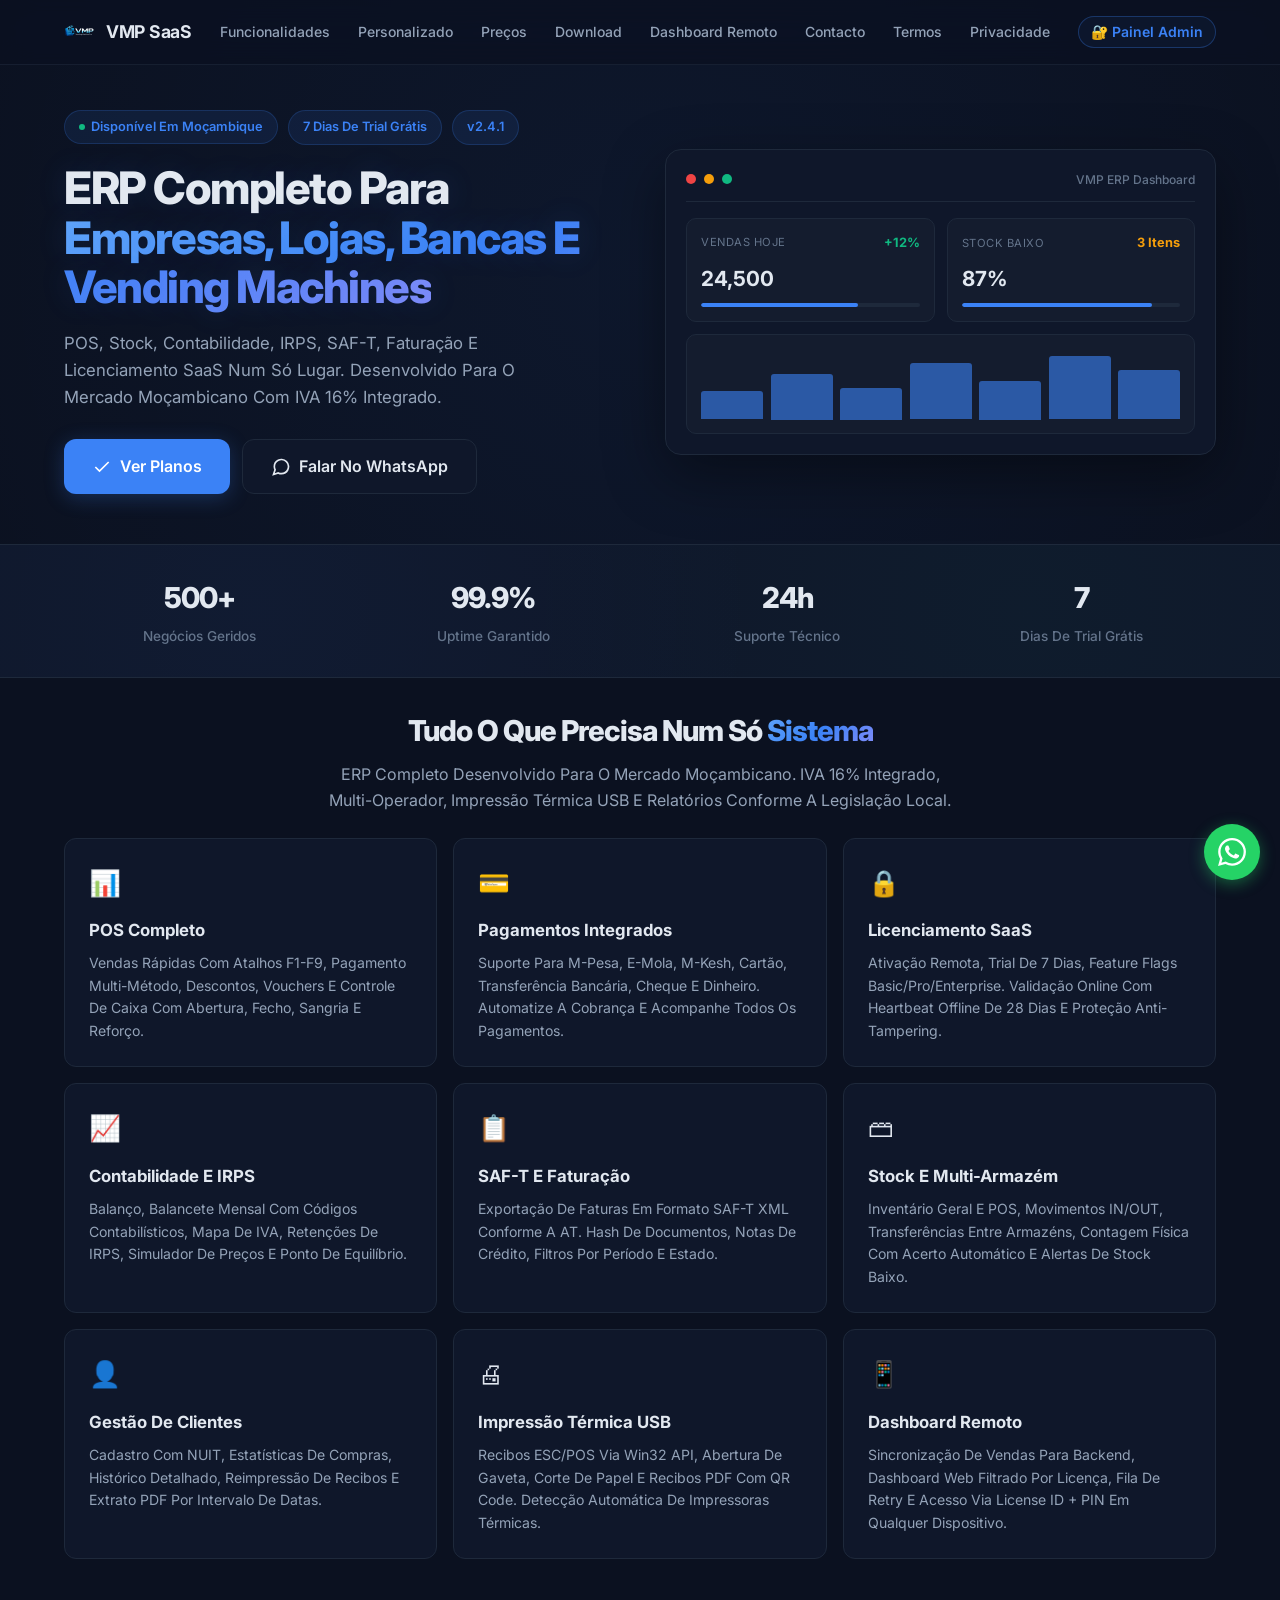
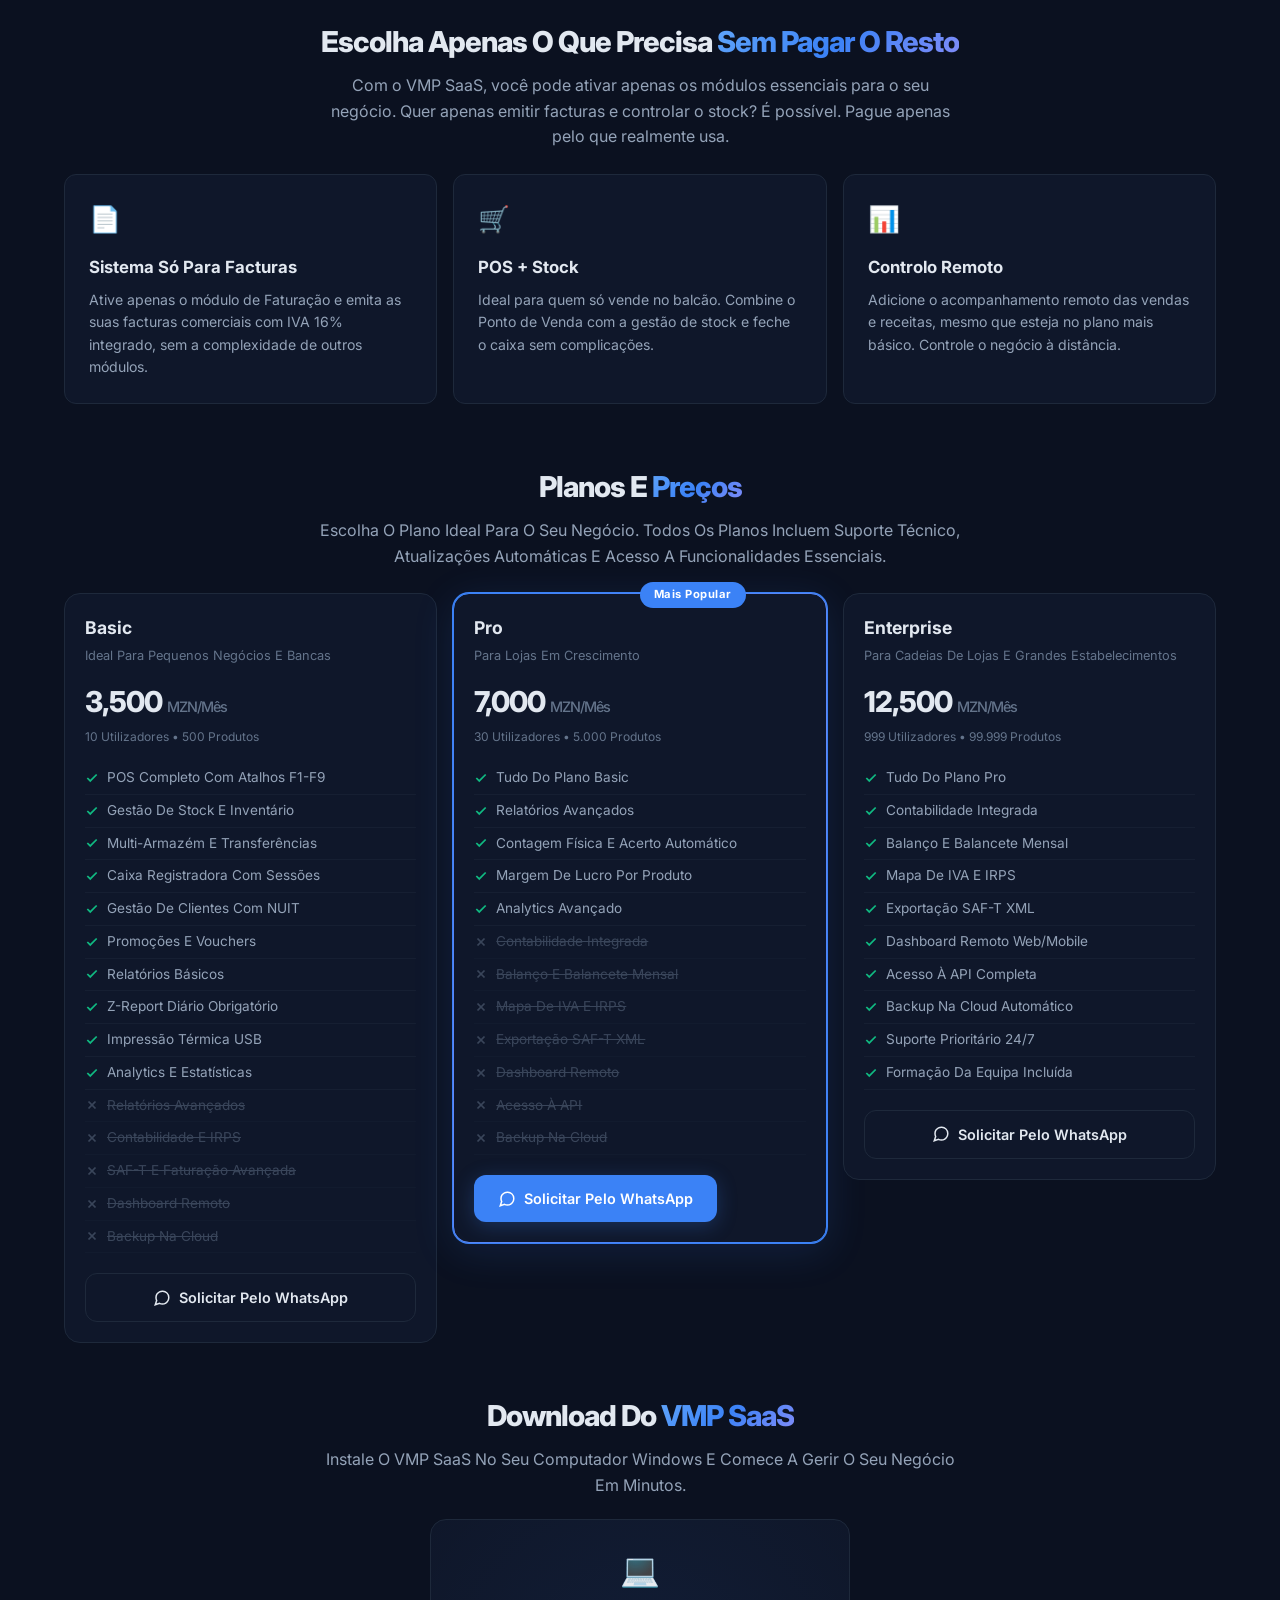
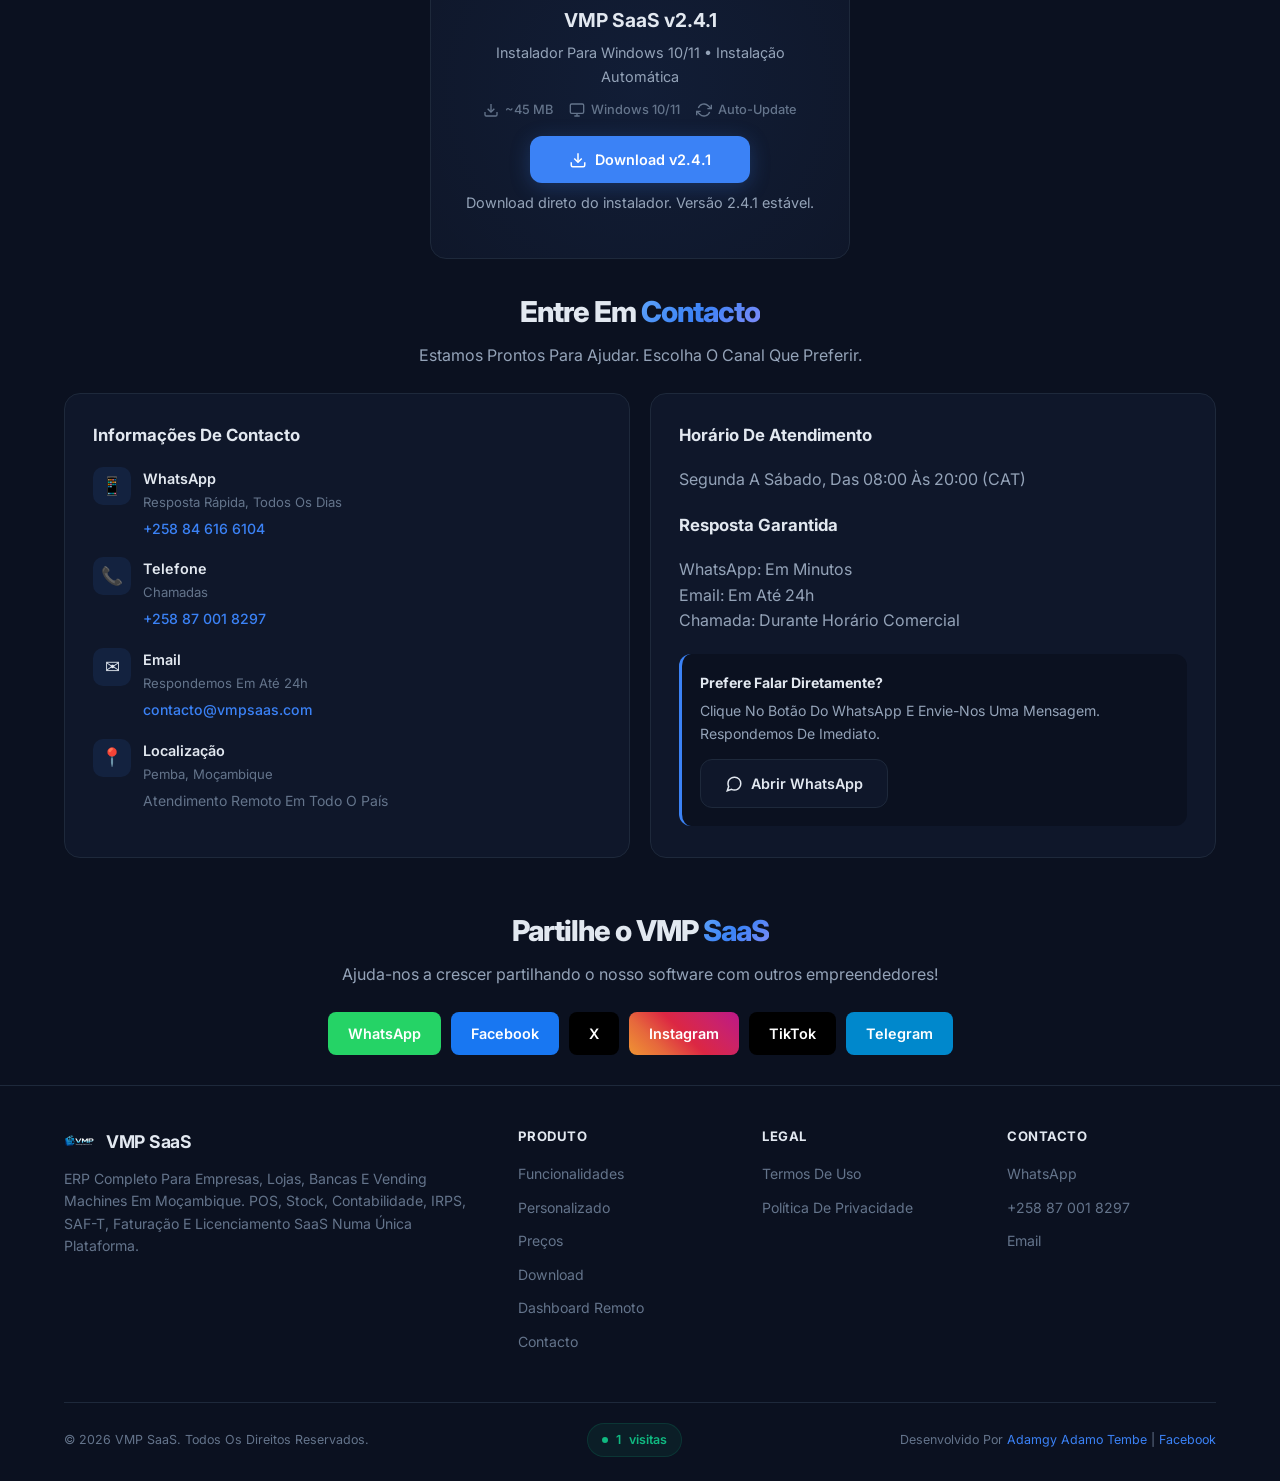
==== index.html @ 2eb7088d "fix: corrige canonical para www e reduz headings estruturais" ====
<!DOCTYPE html>
<html lang="pt">
<head>
  <meta charset="UTF-8">
  <meta name="viewport" content="width=device-width, initial-scale=1.0">
  <meta name="description" content="VMP SaaS v2.4.1 - ERP Offline-First para Moçambique. POS, Stock, Contabilidade, IRPS, SAF-T, Faturação. Trial grátis de 7 dias.">
  <meta name="keywords" content="ERP Moçambique, POS Moçambique, software gestão stock, contabilidade Moçambique, SAF-T, IRPS, faturação electrónica, VMP SaaS, sistema POS, gestão de lojas, vending machine software, M-Pesa integração, software banca Moçambique">
  <meta name="author" content="Adamgy Adamo Tembe">
  <meta name="theme-color" content="#0B1120">
  <meta name="robots" content="index, follow">
  <meta name="googlebot" content="index, follow">
  <meta name="language" content="pt">
  <meta name="revisit-after" content="7 days">
  <meta name="rating" content="general">
  <meta name="distribution" content="global">
  <meta name="geo.region" content="MZ">
  <meta name="geo.placename" content="Pemba, Moçambique">
  <meta name="geo.position" content="-12.9732;40.5178">
  <meta name="ICBM" content="-12.9732, 40.5178">

  <!-- Open Graph -->
  <meta property="og:title" content="VMP SaaS — ERP Completo Para Moçambique">
  <meta property="og:description" content="ERP Offline-First para Moçambique. POS, Stock, Contabilidade, IRPS, SAF-T, Faturação. Trial grátis de 7 dias.">
  <meta property="og:type" content="website">
  <meta property="og:url" content="https://vmpsaas.com">
  <meta property="og:image" content="https://vmpsaas.com/assets/images/logo.png">
  <meta property="og:image:width" content="512">
  <meta property="og:image:height" content="512">
  <meta property="og:image:alt" content="VMP SaaS Logo">
  <meta property="og:site_name" content="VMP SaaS">
  <meta property="og:locale" content="pt_MZ">

  <!-- Twitter Cards -->
  <meta name="twitter:card" content="summary_large_image">
  <meta name="twitter:title" content="VMP SaaS — ERP Completo Para Moçambique">
  <meta name="twitter:description" content="POS, Stock, Contabilidade, IRPS, SAF-T, Faturação. Trial grátis de 7 dias.">
  <meta name="twitter:image" content="https://vmpsaas.com/assets/images/logo.png">
  <meta name="twitter:creator" content="@adamgytembe">

  <!-- Canonical CORRIGIDO para www -->
  <link rel="canonical" href="https://www.vmpsaas.com/">

  <title>VMP SaaS — ERP Completo Para Moçambique</title>

  <link rel="preconnect" href="https://fonts.googleapis.com">
  <link rel="preconnect" href="https://fonts.gstatic.com" crossorigin>
  <link href="https://fonts.googleapis.com/css2?family=Inter:wght@400;500;600;700;800&display=swap" rel="stylesheet">
  <link rel="manifest" href="manifest.json">
  <link rel="icon" type="image/png" href="assets/images/logo.png">
  <link rel="apple-touch-icon" href="assets/images/logo.png">

  <!-- Schema.org JSON-LD (Plano Enterprise atualizado para 12.500 MZN/Mês) -->
  <script type="application/ld+json">
  {
    "@context": "https://schema.org",
    "@type": "SoftwareApplication",
    "name": "VMP SaaS",
    "applicationCategory": "BusinessApplication",
    "operatingSystem": "Windows 10, Windows 11",
    "softwareVersion": "2.4.1",
    "offers": [
      {
        "@type": "Offer",
        "name": "Basic",
        "price": "3500",
        "priceCurrency": "MZN",
        "priceValidUntil": "2027-12-31",
        "availability": "https://schema.org/InStock"
      },
      {
        "@type": "Offer",
        "name": "Pro",
        "price": "7000",
        "priceCurrency": "MZN",
        "priceValidUntil": "2027-12-31",
        "availability": "https://schema.org/InStock"
      },
      {
        "@type": "Offer",
        "name": "Enterprise",
        "price": "12500",
        "priceCurrency": "MZN",
        "priceValidUntil": "2027-12-31",
        "availability": "https://schema.org/InStock"
      }
    ],
    "aggregateRating": {
      "@type": "AggregateRating",
      "ratingValue": "4.9",
      "ratingCount": "500"
    },
    "author": {
      "@type": "Person",
      "name": "Adamgy Adamo Tembe",
      "email": "contacto@vmpsaas.com",
      "telephone": "+258846166104"
    },
    "publisher": {
      "@type": "Organization",
      "name": "VMP SaaS",
      "logo": {
        "@type": "ImageObject",
        "url": "https://vmpsaas.com/assets/images/logo.png"
      }
    },
    "description": "ERP Completo Para Empresas, Lojas, Bancas E Vending Machines Em Moçambique. POS, Stock, Contabilidade, IRPS, SAF-T, Faturação E Licenciamento SaaS.",
    "featureList": "POS Completo, Gestão de Stock, Contabilidade, IRPS, SAF-T, Faturação, Dashboard Remoto, Impressão Térmica USB, Multi-Armazém, Gestão de Clientes",
    "downloadUrl": "https://github.com/rozaytech/vmp/releases/download/v2.4.1/VMP-2.4.1-setup.exe",
    "screenshot": "https://vmpsaas.com/assets/images/logo.png",
    "inLanguage": "pt-MZ",
    "countriesSupported": "MZ",
    "availableOnDevice": "Desktop"
  }
  </script>

  <script type="application/ld+json">
  {
    "@context": "https://schema.org",
    "@type": "Organization",
    "name": "VMP SaaS",
    "url": "https://vmpsaas.com",
    "logo": "https://vmpsaas.com/assets/images/logo.png",
    "sameAs": [
      "https://github.com/rozaytech/vmp"
    ],
    "contactPoint": {
      "@type": "ContactPoint",
      "telephone": "+258-84-616-6104",
      "contactType": "customer support",
      "availableLanguage": ["Portuguese"],
      "areaServed": "MZ"
    }
  }
  </script>

  <script type="application/ld+json">
  {
    "@context": "https://schema.org",
    "@type": "FAQPage",
    "mainEntity": [
      {
        "@type": "Question",
        "name": "Quanto custa o VMP SaaS?",
        "acceptedAnswer": {
          "@type": "Answer",
          "text": "O VMP SaaS tem três planos: Basic por 3.500 MZN/mês, Pro por 7.000 MZN/mês e Enterprise por 12.500 MZN/mês. Todos incluem 7 dias de trial grátis."
        }
      },
      {
        "@type": "Question",
        "name": "O VMP SaaS funciona offline?",
        "acceptedAnswer": {
          "@type": "Answer",
          "text": "Sim, o VMP SaaS é offline-first. Funciona sem internet e sincroniza quando a conexão é restabelecida. O heartbeat offline permite 28 dias de operação sem validação online."
        }
      },
      {
        "@type": "Question",
        "name": "Quais são os requisitos do sistema?",
        "acceptedAnswer": {
          "@type": "Answer",
          "text": "Windows 10 ou Windows 11, aproximadamente 45 MB de espaço em disco, e uma impressora térmica USB opcional para recibos."
        }
      }
    ]
  }
  </script>
  <style>
    :root {
      --bg: #0B1120;
      --bg-elevated: #0F172A;
      --bg-card: #0F172A;
      --border: #1E293B;
      --border-hover: #334155;
      --text: #E2E8F0;
      --text-secondary: #94A3B8;
      --text-muted: #64748B;
      --accent: #3B82F6;
      --accent-hover: #2563EB;
      --accent-soft: rgba(59, 130, 246, 0.1);
      --success: #10B981;
      --warning: #F59E0B;
      --danger: #EF4444;
      --radius: 12px;
      --radius-lg: 16px;
      --max-width: 1200px;
    }
    * { margin: 0; padding: 0; box-sizing: border-box; }
    html { scroll-behavior: smooth; }
    body {
      font-family: 'Inter', -apple-system, BlinkMacSystemFont, sans-serif;
      background: var(--bg);
      color: var(--text);
      line-height: 1.6;
      -webkit-font-smoothing: antialiased;
      overflow-x: hidden;
    }
    ::selection {
      background: rgba(59, 130, 246, 0.3);
      color: #fff;
    }

    /* ===== LOADER ===== */
    #page-loader {
      position: fixed;
      inset: 0;
      z-index: 99999;
      background: var(--bg);
      display: flex;
      align-items: center;
      justify-content: center;
      flex-direction: column;
      gap: 24px;
      transition: opacity 0.6s ease, visibility 0.6s ease;
    }
    #page-loader.done {
      opacity: 0;
      visibility: hidden;
      pointer-events: none;
    }
    .loader-logo {
      width: 64px;
      height: 64px;
      border-radius: 16px;
      object-fit: cover;
      animation: loaderPulse 1.8s ease-in-out infinite;
      box-shadow: 0 0 40px rgba(59, 130, 246, 0.25);
    }
    @keyframes loaderPulse {
      0%, 100% { transform: scale(1); opacity: 1; }
      50% { transform: scale(1.08); opacity: 0.85; }
    }
    .loader-track {
      width: 160px;
      height: 3px;
      background: var(--border);
      border-radius: 3px;
      overflow: hidden;
      position: relative;
    }
    .loader-fill {
      position: absolute;
      left: 0; top: 0; bottom: 0;
      width: 0%;
      background: linear-gradient(90deg, var(--accent), #60A5FA);
      border-radius: 3px;
      animation: loaderFill 1.4s cubic-bezier(0.4, 0, 0.2, 1) forwards;
    }
    @keyframes loaderFill {
      0% { width: 0%; }
      40% { width: 60%; }
      100% { width: 100%; }
    }
    .loader-text {
      font-size: 0.8rem;
      color: var(--text-muted);
      font-weight: 500;
      letter-spacing: 0.5px;
      animation: fadeInUp 0.4s ease-out 0.2s both;
    }

    /* ===== VISIT COUNTER ===== */
    .visit-counter {
      display: inline-flex;
      align-items: center;
      gap: 8px;
      padding: 6px 14px;
      background: rgba(16, 185, 129, 0.08);
      border: 1px solid rgba(16, 185, 129, 0.15);
      border-radius: 20px;
      font-size: 0.78rem;
      font-weight: 600;
      color: var(--success);
      transition: all 0.3s;
    }
    .visit-counter:hover {
      background: rgba(16, 185, 129, 0.15);
      transform: translateY(-1px);
    }
    .visit-counter .vc-dot {
      width: 6px; height: 6px;
      background: var(--success);
      border-radius: 50%;
      animation: pulse 2s infinite;
    }

    .container {
      max-width: var(--max-width);
      margin: 0 auto;
      padding: 0 24px;
    }
    .header {
      position: fixed;
      top: 0; left: 0; right: 0;
      z-index: 1000;
      background: rgba(11, 17, 32, 0.75);
      backdrop-filter: blur(16px) saturate(1.2);
      -webkit-backdrop-filter: blur(16px) saturate(1.2);
      border-bottom: 1px solid rgba(30, 41, 59, 0.6);
      animation: fadeInDown 0.6s ease-out;
    }
    .header-inner {
      display: flex;
      align-items: center;
      justify-content: space-between;
      height: 64px;
    }
    .logo {
      display: flex;
      align-items: center;
      gap: 10px;
      text-decoration: none;
      color: var(--text);
      font-weight: 700;
      font-size: 1.1rem;
      letter-spacing: -0.3px;
      transition: opacity 0.2s;
    }
    .logo:hover { opacity: 0.85; }
    .logo img {
      width: 32px;
      height: 32px;
      border-radius: 8px;
      object-fit: cover;
    }
    .nav {
      display: flex;
      align-items: center;
      gap: 28px;
    }
    .nav a {
      color: var(--text-secondary);
      text-decoration: none;
      font-size: 0.875rem;
      font-weight: 500;
      transition: color 0.2s;
      position: relative;
    }
    .nav a::after {
      content: '';
      position: absolute;
      bottom: -4px;
      left: 0;
      width: 0;
      height: 2px;
      background: var(--accent);
      transition: width 0.3s;
      border-radius: 2px;
    }
    .nav a:hover { color: var(--text); }
    .nav a:hover::after { width: 100%; }
    /* Botão Discreto do Admin */
    .nav .btn-admin {
      color: var(--accent);
      font-weight: 600;
      padding: 4px 12px;
      border: 1px solid rgba(59, 130, 246, 0.3);
      border-radius: 20px;
      background: rgba(59, 130, 246, 0.05);
      transition: all 0.3s;
    }
    .nav .btn-admin:hover {
      background: rgba(59, 130, 246, 0.15);
      border-color: var(--accent);
      color: var(--accent);
    }
    .nav .btn-admin::after { display: none; }
    .nav-toggle {
      display: none;
      background: none;
      border: none;
      color: var(--text);
      cursor: pointer;
      padding: 6px;
    }
    .hero {
      position: relative;
      padding: 110px 0 50px;
      overflow: hidden;
    }
    .hero::before {
      content: '';
      position: absolute;
      top: -50%; left: -50%;
      width: 200%; height: 200%;
      background: radial-gradient(circle at 50% 50%, rgba(59, 130, 246, 0.06) 0%, transparent 55%);
      pointer-events: none;
      animation: pulseGlow 6s ease-in-out infinite;
    }
    @keyframes pulseGlow {
      0%, 100% { opacity: 0.6; transform: scale(1); }
      50% { opacity: 1; transform: scale(1.05); }
    }
    .hero-inner {
      position: relative;
      display: grid;
      grid-template-columns: 1fr 1fr;
      gap: 50px;
      align-items: center;
    }
    .hero-badges {
      display: flex;
      gap: 10px;
      margin-bottom: 20px;
      flex-wrap: wrap;
    }
    .hero-badge {
      display: inline-flex;
      align-items: center;
      gap: 6px;
      padding: 6px 14px;
      background: var(--accent-soft);
      border: 1px solid rgba(59, 130, 246, 0.2);
      border-radius: 20px;
      font-size: 0.8rem;
      font-weight: 600;
      color: var(--accent);
      animation: fadeInUp 0.5s ease-out both;
      position: relative;
      overflow: hidden;
    }
    .hero-badge:nth-child(2) { animation-delay: 0.1s; }
    .hero-badge::before {
      content: '';
      position: absolute;
      top: 0; left: -100%;
      width: 100%; height: 100%;
      background: linear-gradient(90deg, transparent, rgba(255,255,255,0.08), transparent);
      animation: shimmer 3s infinite;
    }
    @keyframes shimmer {
      0% { left: -100%; }
      50%, 100% { left: 100%; }
    }
    .dot {
      width: 6px; height: 6px;
      background: var(--success);
      border-radius: 50%;
      animation: pulse 2s infinite;
    }
    @keyframes pulse {
      0%, 100% { opacity: 1; }
      50% { opacity: 0.5; }
    }
    .hero h1 {
      font-size: 2.8rem;
      font-weight: 800;
      line-height: 1.1;
      letter-spacing: -1.5px;
      margin-bottom: 18px;
      animation: fadeInUp 0.6s ease-out 0.15s both;
      text-shadow: 0 0 30px rgba(59, 130, 246, 0.15);
    }
    .text-gradient {
      background: linear-gradient(135deg, #60A5FA 0%, #3B82F6 50%, #818CF8 100%);
      -webkit-background-clip: text;
      -webkit-text-fill-color: transparent;
      background-clip: text;
    }
    .hero p {
      font-size: 1.05rem;
      color: var(--text-secondary);
      max-width: 480px;
      margin-bottom: 28px;
      animation: fadeInUp 0.6s ease-out 0.25s both;
    }
    .hero-actions {
      display: flex;
      gap: 12px;
      flex-wrap: wrap;
      animation: fadeInUp 0.6s ease-out 0.35s both;
    }
    .btn {
      display: inline-flex;
      align-items: center;
      justify-content: center;
      gap: 8px;
      padding: 12px 24px;
      border-radius: var(--radius);
      font-size: 0.9rem;
      font-weight: 600;
      text-decoration: none;
      border: none;
      cursor: pointer;
      transition: all 0.25s cubic-bezier(0.4, 0, 0.2, 1);
      white-space: nowrap;
      position: relative;
      overflow: hidden;
    }
    .btn::before {
      content: '';
      position: absolute;
      inset: 0;
      background: linear-gradient(90deg, transparent, rgba(255,255,255,0.1), transparent);
      transform: translateX(-100%);
      transition: transform 0.5s;
    }
    .btn:hover::before { transform: translateX(100%); }
    .btn-lg {
      padding: 14px 28px;
      font-size: 1rem;
    }
    .btn-primary {
      background: var(--accent);
      color: #fff;
      box-shadow: 0 4px 20px rgba(59, 130, 246, 0.25);
    }
    .btn-primary:hover {
      background: var(--accent-hover);
      transform: translateY(-2px);
      box-shadow: 0 8px 30px rgba(59, 130, 246, 0.35);
    }
    .btn-accent {
      background: var(--bg-elevated);
      color: var(--text);
      border: 1px solid var(--border);
    }
    .btn-accent:hover {
      border-color: var(--border-hover);
      background: #1E293B;
      transform: translateY(-2px);
    }
    .btn-outline {
      background: transparent;
      color: var(--text);
      border: 1px solid var(--border);
      width: 100%;
    }
    .btn-outline:hover {
      border-color: var(--accent);
      color: var(--accent);
      transform: translateY(-2px);
    }
    .hero-visual {
      position: relative;
      animation: fadeInUp 0.8s ease-out 0.4s both;
    }
    .hero-visual-inner {
      background: var(--bg-elevated);
      border: 1px solid var(--border);
      border-radius: var(--radius-lg);
      padding: 20px;
      box-shadow: 0 20px 60px rgba(0, 0, 0, 0.4);
      transition: transform 0.4s, box-shadow 0.4s;
    }
    .hero-visual:hover .hero-visual-inner {
      transform: translateY(-4px);
      box-shadow: 0 30px 80px rgba(0, 0, 0, 0.5);
    }
    .mock-header {
      display: flex;
      align-items: center;
      gap: 8px;
      margin-bottom: 16px;
      padding-bottom: 12px;
      border-bottom: 1px solid var(--border);
    }
    .mock-dot { width: 10px; height: 10px; border-radius: 50%; }
    .mock-dot.red { background: #EF4444; }
    .mock-dot.yellow { background: #F59E0B; }
    .mock-dot.green { background: #10B981; }
    .mock-title {
      margin-left: auto;
      font-size: 0.75rem;
      color: var(--text-muted);
      font-weight: 500;
    }
    .mock-grid {
      display: grid;
      grid-template-columns: 1fr 1fr;
      gap: 12px;
    }
    .mock-card {
      background: rgba(255,255,255,0.02);
      border: 1px solid var(--border);
      border-radius: 10px;
      padding: 14px;
      transition: border-color 0.3s, transform 0.3s;
    }
    .mock-card:hover {
      border-color: var(--border-hover);
      transform: translateY(-2px);
    }
    .mock-card-header {
      display: flex;
      justify-content: space-between;
      align-items: center;
      margin-bottom: 8px;
    }
    .mock-label { font-size: 0.7rem; color: var(--text-muted); text-transform: uppercase; letter-spacing: 0.5px; }
    .mock-value { font-size: 1.3rem; font-weight: 700; }
    .mock-value.up { color: var(--success); font-size: 0.8rem; }
    .mock-value.down { color: var(--warning); font-size: 0.8rem; }
    .mock-bar {
      height: 4px;
      background: var(--border);
      border-radius: 2px;
      overflow: hidden;
      margin-top: 8px;
    }
    .mock-bar-fill {
      height: 100%;
      background: var(--accent);
      border-radius: 2px;
      animation: fillBar 1.5s ease-out forwards;
      width: 0;
    }
    @keyframes fillBar {
      to { width: var(--w, 70%); }
    }
    .mock-chart {
      grid-column: 1 / -1;
      display: flex;
      align-items: flex-end;
      gap: 8px;
      height: 100px;
      padding: 14px;
      background: rgba(255,255,255,0.02);
      border: 1px solid var(--border);
      border-radius: 10px;
    }
    .mock-bar-chart {
      flex: 1;
      background: var(--accent);
      border-radius: 3px 3px 0 0;
      opacity: 0.6;
      animation: grow 1.5s ease-out forwards;
      transform-origin: bottom;
      transition: opacity 0.3s;
    }
    .mock-bar-chart:hover { opacity: 1; }
    @keyframes grow {
      from { transform: scaleY(0); }
      to { transform: scaleY(1); }
    }
    .stats-bar {
      background: var(--bg-elevated);
      border-top: 1px solid var(--border);
      border-bottom: 1px solid var(--border);
      padding: 30px 0;
      position: relative;
      overflow: hidden;
    }
    .stats-bar::before {
      content: '';
      position: absolute;
      top: 0; left: 0; right: 0; bottom: 0;
      background: radial-gradient(circle at 20% 50%, rgba(59, 130, 246, 0.04) 0%, transparent 50%),
                  radial-gradient(circle at 80% 50%, rgba(16, 185, 129, 0.03) 0%, transparent 50%);
      pointer-events: none;
    }
    .stats-grid {
      display: grid;
      grid-template-columns: repeat(4, 1fr);
      gap: 24px;
      text-align: center;
      position: relative;
    }
    .stat-number {
      font-size: 1.8rem;
      font-weight: 800;
      color: var(--text);
      letter-spacing: -1px;
      animation: countUp 0.8s ease-out both;
    }
    .stat-label {
      font-size: 0.85rem;
      color: var(--text-muted);
      margin-top: 4px;
      font-weight: 500;
    }
    .section {
      padding: 30px 0;
      position: relative;
    }
    .section-header {
      text-align: center;
      max-width: 640px;
      margin: 0 auto 24px;
    }
    .section-header h2 {
      font-size: 1.8rem;
      font-weight: 800;
      letter-spacing: -1px;
      margin-bottom: 8px;
      animation: fadeInUp 0.6s ease-out both;
    }
    .section-header p {
      color: var(--text-secondary);
      font-size: 1rem;
      animation: fadeInUp 0.6s ease-out 0.1s both;
    }
    .grid {
      display: grid;
      gap: 16px;
    }
    .grid-3 {
      grid-template-columns: repeat(3, 1fr);
    }
    .card {
      background: var(--bg-card);
      border: 1px solid var(--border);
      border-radius: var(--radius);
      padding: 24px;
      transition: border-color 0.3s, transform 0.3s, box-shadow 0.3s;
      animation: fadeInUp 0.5s ease-out both;
      position: relative;
      overflow: hidden;
    }
    .card::before {
      content: '';
      position: absolute;
      top: 0; left: 0; right: 0;
      height: 2px;
      background: linear-gradient(90deg, transparent, var(--accent), transparent);
      opacity: 0;
      transition: opacity 0.3s;
    }
    .card:hover::before { opacity: 0.5; }
    .card:hover {
      border-color: var(--border-hover);
      transform: translateY(-4px);
      box-shadow: 0 12px 40px rgba(0, 0, 0, 0.25);
    }
    .card:nth-child(1) { animation-delay: 0.05s; }
    .card:nth-child(2) { animation-delay: 0.1s; }
    .card:nth-child(3) { animation-delay: 0.15s; }
    .card:nth-child(4) { animation-delay: 0.2s; }
    .card:nth-child(5) { animation-delay: 0.25s; }
    .card:nth-child(6) { animation-delay: 0.3s; }
    .card:nth-child(7) { animation-delay: 0.35s; }
    .card:nth-child(8) { animation-delay: 0.4s; }
    .card:nth-child(9) { animation-delay: 0.45s; }
    .card-icon {
      font-size: 1.6rem;
      margin-bottom: 14px;
      display: inline-block;
      transition: transform 0.3s;
    }
    .card:hover .card-icon { transform: scale(1.15); }
    /* NOVO: Classe para títulos de cartões (reduz headings sem quebrar visual) */
    .card-title {
      font-size: 1.05rem;
      font-weight: 700;
      margin-bottom: 8px;
      color: var(--text);
    }
    .card p {
      font-size: 0.88rem;
      color: var(--text-secondary);
      line-height: 1.6;
    }
    .pricing-grid {
      display: grid;
      grid-template-columns: repeat(3, 1fr);
      gap: 16px;
      align-items: start;
    }
    .pricing-card {
      background: var(--bg-card);
      border: 1px solid var(--border);
      border-radius: var(--radius-lg);
      padding: 20px;
      position: relative;
      transition: transform 0.3s, box-shadow 0.3s;
      animation: fadeInUp 0.6s ease-out both;
    }
    .pricing-card:nth-child(1) { animation-delay: 0.1s; }
    .pricing-card:nth-child(2) { animation-delay: 0.2s; }
    .pricing-card:nth-child(3) { animation-delay: 0.3s; }
    .pricing-card:hover {
      transform: translateY(-4px);
      box-shadow: 0 16px 50px rgba(0, 0, 0, 0.3);
    }
    .pricing-card.popular {
      border-color: var(--accent);
      box-shadow: 0 0 0 1px var(--accent), 0 8px 40px rgba(59, 130, 246, 0.15);
      position: relative;
    }
    .pricing-card.popular::after {
      content: '';
      position: absolute;
      inset: -1px;
      border-radius: var(--radius-lg);
      padding: 1px;
      background: linear-gradient(135deg, var(--accent), #818CF8, var(--accent));
      -webkit-mask: linear-gradient(#fff 0 0) content-box, linear-gradient(#fff 0 0);
      mask: linear-gradient(#fff 0 0) content-box, linear-gradient(#fff 0 0);
      -webkit-mask-composite: xor;
      mask-composite: exclude;
      opacity: 0.6;
      animation: borderRotate 4s linear infinite;
      pointer-events: none;
    }
    @keyframes borderRotate {
      0% { filter: hue-rotate(0deg); }
      100% { filter: hue-rotate(360deg); }
    }
    .pricing-card.popular:hover {
      box-shadow: 0 0 0 1px var(--accent), 0 16px 60px rgba(59, 130, 246, 0.25);
    }
    .badge-popular {
      position: absolute;
      top: -12px;
      left: 50%;
      transform: translateX(-50%);
      background: var(--accent);
      color: #fff;
      padding: 4px 14px;
      border-radius: 20px;
      font-size: 0.7rem;
      font-weight: 700;
      letter-spacing: 0.5px;
      animation: fadeInDown 0.5s ease-out 0.4s both;
      z-index: 2;
    }
    .pricing-card h3 {
      font-size: 1.1rem;
      font-weight: 700;
      margin-bottom: 4px;
    }
    .pricing-card .desc {
      font-size: 0.8rem;
      color: var(--text-muted);
      margin-bottom: 12px;
    }
    .price {
      font-size: 1.8rem;
      font-weight: 800;
      letter-spacing: -1px;
      margin-bottom: 2px;
    }
    .price span {
      font-size: 0.9rem;
      color: var(--text-muted);
      font-weight: 500;
    }
    .price-note {
      font-size: 0.75rem;
      color: var(--text-muted);
      margin-bottom: 16px;
    }
    .pricing-card ul {
      list-style: none;
      margin-bottom: 20px;
    }
    .pricing-card ul li {
      padding: 5px 0;
      font-size: 0.85rem;
      color: var(--text-secondary);
      border-bottom: 1px solid rgba(30, 41, 59, 0.5);
      display: flex;
      align-items: center;
      gap: 8px;
    }
    .pricing-card ul li::before {
      content: '';
      width: 14px; height: 14px;
      background-image: url("data:image/svg+xml,%3Csvg xmlns='http://www.w3.org/2000/svg' viewBox='0 0 24 24' fill='none' stroke='%2310B981' stroke-width='3'%3E%3Cpolyline points='20 6 9 17 4 12'/%3E%3C/svg%3E");
      background-size: contain;
      flex-shrink: 0;
    }
    .pricing-card ul li.missing {
      color: var(--text-muted);
      text-decoration: line-through;
      opacity: 0.5;
    }
    .pricing-card ul li.missing::before {
      background-image: url("data:image/svg+xml,%3Csvg xmlns='http://www.w3.org/2000/svg' viewBox='0 0 24 24' fill='none' stroke='%2364748B' stroke-width='3'%3E%3Cline x1='18' y1='6' x2='6' y2='18'/%3E%3Cline x1='6' y1='6' x2='18' y2='18'/%3E%3C/svg%3E");
    }
    .download-section { padding: 20px 0 30px; }
    .download-card {
      background: var(--bg-elevated);
      border: 1px solid var(--border);
      border-radius: var(--radius-lg);
      padding: 24px;
      text-align: center;
      max-width: 420px;
      margin: 0 auto;
      animation: fadeInUp 0.7s ease-out both;
      transition: border-color 0.3s, box-shadow 0.3s;
      position: relative;
      overflow: hidden;
    }
    .download-card::before {
      content: '';
      position: absolute;
      top: -50%; left: -50%;
      width: 200%; height: 200%;
      background: radial-gradient(circle at 50% 50%, rgba(59, 130, 246, 0.06) 0%, transparent 50%);
      pointer-events: none;
    }
    .download-card:hover {
      border-color: var(--border-hover);
      box-shadow: 0 20px 60px rgba(0, 0, 0, 0.3);
    }
    .download-card h3 {
      font-size: 1.2rem;
      font-weight: 700;
      margin-bottom: 6px;
      position: relative;
    }
    .download-card > p {
      color: var(--text-secondary);
      font-size: 0.9rem;
      margin-bottom: 20px;
      position: relative;
    }
    .download-meta {
      display: flex;
      justify-content: center;
      gap: 16px;
      margin-bottom: 20px;
      flex-wrap: wrap;
      position: relative;
    }
    .download-meta-item {
      display: flex;
      align-items: center;
      gap: 6px;
      color: var(--text-muted);
      font-size: 0.8rem;
      font-weight: 500;
    }
    .download-meta-item svg {
      width: 16px; height: 16px;
    }
    .download-btn-wrap {
      display: flex;
      justify-content: center;
      position: relative;
    }
    .download-btn-wrap .btn {
      min-width: 240px;
    }
    .mt-2 { margin-top: 12px; }
    .text-muted { color: var(--text-muted); font-size: 0.8rem; }
    .contact-section { padding-top: 0; }
    .contact-grid {
      display: grid;
      grid-template-columns: 1fr 1fr;
      gap: 20px;
    }
    .contact-info {
      background: var(--bg-elevated);
      border: 1px solid var(--border);
      border-radius: var(--radius-lg);
      padding: 28px;
      transition: border-color 0.3s, transform 0.3s;
    }
    .contact-info:hover {
      border-color: var(--border-hover);
      transform: translateY(-2px);
    }
    .contact-info h3 {
      font-size: 1.05rem;
      font-weight: 700;
      margin-bottom: 18px;
      color: var(--text);
    }
    .contact-item {
      display: flex;
      gap: 12px;
      margin-bottom: 16px;
    }
    .contact-icon {
      width: 38px; height: 38px;
      display: flex;
      align-items: center;
      justify-content: center;
      background: var(--accent-soft);
      border-radius: 10px;
      font-size: 1.1rem;
      flex-shrink: 0;
      transition: transform 0.3s, background 0.3s;
    }
    .contact-item:hover .contact-icon {
      transform: scale(1.1);
      background: rgba(59, 130, 246, 0.2);
    }
    /* NOVO: Classe para títulos de contacto (reduz headings) */
    .contact-title {
      font-size: 0.9rem;
      font-weight: 600;
      margin-bottom: 2px;
    }
    .contact-item p {
      font-size: 0.82rem;
      color: var(--text-muted);
      margin-bottom: 3px;
    }
    .contact-item a {
      color: var(--accent);
      text-decoration: none;
      font-size: 0.88rem;
      font-weight: 500;
      transition: color 0.2s;
    }
    .contact-item a:hover { text-decoration: underline; }
    .contact-highlight {
      margin-top: 20px;
      padding: 18px;
      background: var(--bg);
      border-radius: var(--radius);
      border-left: 3px solid var(--accent);
      transition: transform 0.3s;
    }
    .contact-highlight:hover { transform: translateX(4px); }
    .contact-highlight p {
      margin: 0;
      color: var(--text-secondary);
      font-size: 0.88rem;
    }
    .contact-highlight strong {
      color: var(--text);
    }

    /* ===== PARTILHA SOCIAL ===== */
    .social-section { padding: 20px 0 30px; }
    .social-share-grid { display: flex; justify-content: center; flex-wrap: wrap; gap: 10px; }
    .social-btn {
      padding: 10px 20px;
      border-radius: 8px;
      color: #fff;
      font-size: 0.9rem;
      font-weight: 600;
      text-decoration: none;
      transition: transform 0.2s, box-shadow 0.2s;
    }
    .social-btn:hover { transform: translateY(-3px); box-shadow: 0 4px 15px rgba(0,0,0,0.3); }
    .social-btn.wa { background: #25D366; }
    .social-btn.fb { background: #1877F2; }
    .social-btn.x { background: #000; }
    .social-btn.ig { background: linear-gradient(45deg, #f09433, #e6683c, #dc2743, #cc2366, #bc1888); }
    .social-btn.tiktok { background: #000; }
    .social-btn.tg { background: #0088cc; }

    .footer {
      border-top: 1px solid var(--border);
      padding: 40px 0 24px;
      position: relative;
    }
    .footer-grid {
      display: grid;
      grid-template-columns: 2fr 1fr 1fr 1fr;
      gap: 36px;
      margin-bottom: 40px;
    }
    .footer-brand p {
      color: var(--text-muted);
      font-size: 0.88rem;
      margin-top: 10px;
      line-height: 1.6;
    }
    .footer-col h4 {
      font-size: 0.82rem;
      font-weight: 700;
      text-transform: uppercase;
      letter-spacing: 0.5px;
      color: var(--text);
      margin-bottom: 14px;
    }
    .footer-col ul { list-style: none; }
    .footer-col li { margin-bottom: 8px; }
    .footer-col a {
      color: var(--text-muted);
      text-decoration: none;
      font-size: 0.88rem;
      transition: color 0.2s, transform 0.2s;
      display: inline-block;
    }
    .footer-col a:hover { color: var(--text); transform: translateX(2px); }
    .footer-bottom {
      display: flex;
      justify-content: space-between;
      align-items: center;
      padding-top: 20px;
      border-top: 1px solid var(--border);
      font-size: 0.78rem;
      color: var(--text-muted);
      flex-wrap: wrap;
      gap: 12px;
    }
    .footer-bottom a {
      color: var(--accent);
      text-decoration: none;
    }
    .scroll-top {
      position: fixed;
      bottom: 80px;
      right: 20px;
      width: 44px; height: 44px;
      background: var(--bg-elevated);
      border: 1px solid var(--border);
      border-radius: 50%;
      color: var(--text);
      display: flex;
      align-items: center;
      justify-content: center;
      cursor: pointer;
      opacity: 0;
      visibility: hidden;
      transition: all 0.3s;
      z-index: 999;
    }
    .scroll-top.visible {
      opacity: 1;
      visibility: visible;
    }
    .scroll-top:hover {
      border-color: var(--accent);
      color: var(--accent);
      transform: translateY(-3px);
      box-shadow: 0 4px 15px rgba(59, 130, 246, 0.2);
    }

    /* ===== NOVO: BOTÃO FLUTUANTE DE WHATSAPP ===== */
    .float-wa {
      position: fixed;
      bottom: 20px;
      right: 20px;
      width: 56px;
      height: 56px;
      background: #25D366;
      border-radius: 50%;
      display: flex;
      align-items: center;
      justify-content: center;
      color: #fff;
      text-decoration: none;
      box-shadow: 0 4px 15px rgba(37, 211, 102, 0.4);
      z-index: 1000;
      transition: all 0.3s ease;
    }
    .float-wa:hover {
      transform: scale(1.1);
      box-shadow: 0 6px 25px rgba(37, 211, 102, 0.6);
    }
    .float-wa svg {
      width: 28px; height: 28px;
      fill: currentColor;
    }

    @keyframes fadeInUp {
      from { opacity: 0; transform: translateY(24px); }
      to { opacity: 1; transform: translateY(0); }
    }
    @keyframes fadeInDown {
      from { opacity: 0; transform: translateY(-16px); }
      to { opacity: 1; transform: translateY(0); }
    }
    @keyframes countUp {
      from { opacity: 0; transform: scale(0.8); }
      to { opacity: 1; transform: scale(1); }
    }
    @media (prefers-reduced-motion: reduce) {
      *, *::before, *::after {
        animation-duration: 0.01ms !important;
        transition-duration: 0.01ms !important;
      }
      #page-loader { display: none !important; }
    }
    @media (max-width: 1024px) {
      .hero-inner { grid-template-columns: 1fr; gap: 40px; }
      .hero h1 { font-size: 2.2rem; }
      .stats-grid { grid-template-columns: repeat(2, 1fr); gap: 20px; }
      .grid-3 { grid-template-columns: repeat(2, 1fr); }
      .pricing-grid { grid-template-columns: 1fr; max-width: 400px; margin: 0 auto; }
      .contact-grid { grid-template-columns: 1fr; }
      .footer-grid { grid-template-columns: repeat(2, 1fr); }
    }
    @media (max-width: 640px) {
      .nav { display: none; }
      .nav-toggle { display: block; }
      .hero { padding: 90px 0 40px; }
      .hero h1 { font-size: 1.8rem; letter-spacing: -0.5px; }
      .hero-actions { flex-direction: column; }
      .hero-actions .btn { width: 100%; }
      .stats-grid { grid-template-columns: 1fr 1fr; gap: 16px; }
      .stat-number { font-size: 1.3rem; }
      .grid-3 { grid-template-columns: 1fr; }
      .section { padding: 40px 0; }
      .section-header h2 { font-size: 1.6rem; }
      .pricing-card { padding: 16px; }
      .download-card { padding: 24px 16px; }
      .download-btn-wrap .btn { width: 100%; min-width: unset; }
      .download-meta { flex-direction: column; gap: 8px; }
      .footer-grid { grid-template-columns: 1fr; gap: 20px; }
      .footer-bottom { flex-direction: column; gap: 8px; text-align: center; }
      .mock-grid { grid-template-columns: 1fr; }
      .loader-track { width: 120px; }
      .social-share-grid { flex-direction: column; align-items: stretch; }
      .social-btn { text-align: center; }
    }
  </style>
</head>
<body>

<!-- ===== LOADER ===== -->
<div id="page-loader">
  <img src="assets/images/logo.png" alt="VMP SaaS ERP Moçambique" class="loader-logo">
  <div class="loader-track">
    <div class="loader-fill"></div>
  </div>
  <div class="loader-text">A carregar VMP SaaS v2.4.1...</div>
</div>

<header class="header">
  <div class="container header-inner">
    <a href="/" class="logo">
      <img src="assets/images/logo.png" alt="VMP SaaS Logo">
      <span>VMP SaaS</span>
    </a>
    <nav class="nav">
      <a href="#funcionalidades">Funcionalidades</a>
      <a href="#personalizado">Personalizado</a>
      <a href="#precos">Preços</a>
      <a href="#download">Download</a>
      <a href="dashboard.html">Dashboard Remoto</a>
      <a href="#contacto">Contacto</a>
      <a href="termos.html">Termos</a>
      <a href="privacidade.html">Privacidade</a>
      <a href="https://vmp-admin-panel.vercel.app" target="_blank" class="btn-admin">🔐 Painel Admin</a>
    </nav>
    <button class="nav-toggle" aria-label="Menu">
      <svg width="24" height="24" viewBox="0 0 24 24" fill="none" stroke="currentColor" stroke-width="2">
        <line x1="3" y1="12" x2="21" y2="12"/><line x1="3" y1="6" x2="21" y2="6"/><line x1="3" y1="18" x2="21" y2="18"/>
      </svg>
    </button>
  </div>
</header>

<section class="hero">
  <div class="container hero-inner">
    <div class="hero-content">
      <div class="hero-badges">
        <span class="hero-badge"><span class="dot"></span> Disponível Em Moçambique</span>
        <span class="hero-badge">7 Dias De Trial Grátis</span>
        <span class="hero-badge">v2.4.1</span>
      </div>
      <h1>ERP Completo Para <span class="text-gradient">Empresas, Lojas, Bancas E Vending Machines</span></h1>
      <p>POS, Stock, Contabilidade, IRPS, SAF-T, Faturação E Licenciamento SaaS Num Só Lugar. Desenvolvido Para O Mercado Moçambicano Com IVA 16% Integrado.</p>
      <div class="hero-actions">
        <a href="#precos" class="btn btn-primary btn-lg">
          <svg width="20" height="20" viewBox="0 0 24 24" fill="none" stroke="currentColor" stroke-width="2"><polyline points="20 6 9 17 4 12"/></svg>
          Ver Planos
        </a>
        <a href="https://wa.me/258846166104?text=Ola!%20Tenho%20interesse%20no%20VMP%20SaaS" class="btn btn-accent btn-lg" target="_blank" rel="noopener">
          <svg width="20" height="20" viewBox="0 0 24 24" fill="none" stroke="currentColor" stroke-width="2"><path d="M21 11.5a8.38 8.38 0 0 1-.9 3.8 8.5 8.5 0 0 1-7.6 4.7 8.38 8.38 0 0 1-3.8-.9L3 21l1.9-5.7a8.38 8.38 0 0 1-.9-3.8 8.5 8.5 0 0 1 4.7-7.6 8.38 8.38 0 0 1 3.8-.9h.5a8.48 8.48 0 0 1 8 8v.5z"/></svg>
          Falar No WhatsApp
        </a>
      </div>
    </div>
    <div class="hero-visual">
      <div class="hero-visual-inner">
        <div class="mock-header">
          <div class="mock-dot red"></div>
          <div class="mock-dot yellow"></div>
          <div class="mock-dot green"></div>
          <span class="mock-title">VMP ERP Dashboard</span>
        </div>
        <div class="mock-grid">
          <div class="mock-card">
            <div class="mock-card-header">
              <span class="mock-label">Vendas Hoje</span>
              <span class="mock-value up">+12%</span>
            </div>
            <div class="mock-value">24,500</div>
            <div class="mock-bar"><div class="mock-bar-fill" style="--w:72%"></div></div>
          </div>
          <div class="mock-card">
            <div class="mock-card-header">
              <span class="mock-label">Stock Baixo</span>
              <span class="mock-value down">3 Itens</span>
            </div>
            <div class="mock-value">87%</div>
            <div class="mock-bar"><div class="mock-bar-fill" style="--w:87%"></div></div>
          </div>
          <div class="mock-chart">
            <div class="mock-bar-chart" style="height:40%"></div>
            <div class="mock-bar-chart" style="height:65%"></div>
            <div class="mock-bar-chart" style="height:45%"></div>
            <div class="mock-bar-chart" style="height:80%"></div>
            <div class="mock-bar-chart" style="height:55%"></div>
            <div class="mock-bar-chart" style="height:90%"></div>
            <div class="mock-bar-chart" style="height:70%"></div>
          </div>
        </div>
      </div>
    </div>
  </div>
</section>

<section class="stats-bar">
  <div class="container">
    <div class="stats-grid">
      <div>
        <div class="stat-number">500+</div>
        <div class="stat-label">Negócios Geridos</div>
      </div>
      <div>
        <div class="stat-number">99.9%</div>
        <div class="stat-label">Uptime Garantido</div>
      </div>
      <div>
        <div class="stat-number">24h</div>
        <div class="stat-label">Suporte Técnico</div>
      </div>
      <div>
        <div class="stat-number">7</div>
        <div class="stat-label">Dias De Trial Grátis</div>
      </div>
    </div>
  </div>
</section>

<section class="section features-section" id="funcionalidades">
  <div class="container">
    <div class="section-header">
      <h2>Tudo O Que Precisa Num Só <span class="text-gradient">Sistema</span></h2>
      <p>ERP Completo Desenvolvido Para O Mercado Moçambicano. IVA 16% Integrado, Multi-Operador, Impressão Térmica USB E Relatórios Conforme A Legislação Local.</p>
    </div>
    <div class="grid grid-3">
      <div class="card">
        <div class="card-icon">&#128202;</div>
        <div class="card-title">POS Completo</div>
        <p>Vendas Rápidas Com Atalhos F1-F9, Pagamento Multi-Método, Descontos, Vouchers E Controle De Caixa Com Abertura, Fecho, Sangria E Reforço.</p>
      </div>
      <div class="card">
        <div class="card-icon">&#128179;</div>
        <div class="card-title">Pagamentos Integrados</div>
        <p>Suporte Para M-Pesa, E-Mola, M-Kesh, Cartão, Transferência Bancária, Cheque E Dinheiro. Automatize A Cobrança E Acompanhe Todos Os Pagamentos.</p>
      </div>
      <div class="card">
        <div class="card-icon">&#128274;</div>
        <div class="card-title">Licenciamento SaaS</div>
        <p>Ativação Remota, Trial De 7 Dias, Feature Flags Basic/Pro/Enterprise. Validação Online Com Heartbeat Offline De 28 Dias E Proteção Anti-Tampering.</p>
      </div>
      <div class="card">
        <div class="card-icon">&#128200;</div>
        <div class="card-title">Contabilidade E IRPS</div>
        <p>Balanço, Balancete Mensal Com Códigos Contabilísticos, Mapa De IVA, Retenções De IRPS, Simulador De Preços E Ponto De Equilíbrio.</p>
      </div>
      <div class="card">
        <div class="card-icon">&#128203;</div>
        <div class="card-title">SAF-T E Faturação</div>
        <p>Exportação De Faturas Em Formato SAF-T XML Conforme A AT. Hash De Documentos, Notas De Crédito, Filtros Por Período E Estado.</p>
      </div>
      <div class="card">
        <div class="card-icon">&#128451;</div>
        <div class="card-title">Stock E Multi-Armazém</div>
        <p>Inventário Geral E POS, Movimentos IN/OUT, Transferências Entre Armazéns, Contagem Física Com Acerto Automático E Alertas De Stock Baixo.</p>
      </div>
      <div class="card">
        <div class="card-icon">&#128100;</div>
        <div class="card-title">Gestão De Clientes</div>
        <p>Cadastro Com NUIT, Estatísticas De Compras, Histórico Detalhado, Reimpressão De Recibos E Extrato PDF Por Intervalo De Datas.</p>
      </div>
      <div class="card">
        <div class="card-icon">&#128424;</div>
        <div class="card-title">Impressão Térmica USB</div>
        <p>Recibos ESC/POS Via Win32 API, Abertura De Gaveta, Corte De Papel E Recibos PDF Com QR Code. Detecção Automática De Impressoras Térmicas.</p>
      </div>
      <div class="card">
        <div class="card-icon">&#128241;</div>
        <div class="card-title">Dashboard Remoto</div>
        <p>Sincronização De Vendas Para Backend, Dashboard Web Filtrado Por Licença, Fila De Retry E Acesso Via License ID + PIN Em Qualquer Dispositivo.</p>
      </div>
    </div>
  </div>
</section>

<!-- NOVA SECÇÃO: PERSONALIZAÇÃO DE MÓDULOS -->
<section class="section" id="personalizado">
  <div class="container">
    <div class="section-header">
      <h2>Escolha Apenas O Que Precisa <span class="text-gradient">Sem Pagar O Resto</span></h2>
      <p>Com o VMP SaaS, você pode ativar apenas os módulos essenciais para o seu negócio. Quer apenas emitir facturas e controlar o stock? É possível. Pague apenas pelo que realmente usa.</p>
    </div>
    <div class="grid grid-3">
      <div class="card">
        <div class="card-icon">📄</div>
        <div class="card-title">Sistema Só Para Facturas</div>
        <p>Ative apenas o módulo de Faturação e emita as suas facturas comerciais com IVA 16% integrado, sem a complexidade de outros módulos.</p>
      </div>
      <div class="card">
        <div class="card-icon">🛒</div>
        <div class="card-title">POS + Stock</div>
        <p>Ideal para quem só vende no balcão. Combine o Ponto de Venda com a gestão de stock e feche o caixa sem complicações.</p>
      </div>
      <div class="card">
        <div class="card-icon">📊</div>
        <div class="card-title">Controlo Remoto</div>
        <p>Adicione o acompanhamento remoto das vendas e receitas, mesmo que esteja no plano mais básico. Controle o negócio à distância.</p>
      </div>
    </div>
  </div>
</section>

<section class="section" id="precos">
  <div class="container">
    <div class="section-header">
      <h2>Planos E <span class="text-gradient">Preços</span></h2>
      <p>Escolha O Plano Ideal Para O Seu Negócio. Todos Os Planos Incluem Suporte Técnico, Atualizações Automáticas E Acesso A Funcionalidades Essenciais.</p>
    </div>
    <div class="pricing-grid">
      <div class="pricing-card">
        <h3>Basic</h3>
        <p class="desc">Ideal Para Pequenos Negócios E Bancas</p>
        <div class="price">3,500 <span>MZN/Mês</span></div>
        <p class="price-note">10 Utilizadores &#8226; 500 Produtos</p>
        <ul>
          <li>POS Completo Com Atalhos F1-F9</li>
          <li>Gestão De Stock E Inventário</li>
          <li>Multi-Armazém E Transferências</li>
          <li>Caixa Registradora Com Sessões</li>
          <li>Gestão De Clientes Com NUIT</li>
          <li>Promoções E Vouchers</li>
          <li>Relatórios Básicos</li>
          <li>Z-Report Diário Obrigatório</li>
          <li>Impressão Térmica USB</li>
          <li>Analytics E Estatísticas</li>
          <li class="missing">Relatórios Avançados</li>
          <li class="missing">Contabilidade E IRPS</li>
          <li class="missing">SAF-T E Faturação Avançada</li>
          <li class="missing">Dashboard Remoto</li>
          <li class="missing">Backup Na Cloud</li>
        </ul>
        <a href="https://wa.me/258846166104?text=Quero%20o%20plano%20Basic%20do%20VMP%20SaaS" class="btn btn-outline" target="_blank" rel="noopener">
          <svg width="18" height="18" viewBox="0 0 24 24" fill="none" stroke="currentColor" stroke-width="2"><path d="M21 11.5a8.38 8.38 0 0 1-.9 3.8 8.5 8.5 0 0 1-7.6 4.7 8.38 8.38 0 0 1-3.8-.9L3 21l1.9-5.7a8.38 8.38 0 0 1-.9-3.8 8.5 8.5 0 0 1 4.7-7.6 8.38 8.38 0 0 1 3.8-.9h.5a8.48 8.48 0 0 1 8 8v.5z"/></svg>
          Solicitar Pelo WhatsApp
        </a>
      </div>
      <div class="pricing-card popular">
        <span class="badge badge-popular">Mais Popular</span>
        <h3>Pro</h3>
        <p class="desc">Para Lojas Em Crescimento</p>
        <div class="price">7,000 <span>MZN/Mês</span></div>
        <p class="price-note">30 Utilizadores &#8226; 5.000 Produtos</p>
        <ul>
          <li>Tudo Do Plano Basic</li>
          <li>Relatórios Avançados</li>
          <li>Contagem Física E Acerto Automático</li>
          <li>Margem De Lucro Por Produto</li>
          <li>Analytics Avançado</li>
          <li class="missing">Contabilidade Integrada</li>
          <li class="missing">Balanço E Balancete Mensal</li>
          <li class="missing">Mapa De IVA E IRPS</li>
          <li class="missing">Exportação SAF-T XML</li>
          <li class="missing">Dashboard Remoto</li>
          <li class="missing">Acesso À API</li>
          <li class="missing">Backup Na Cloud</li>
        </ul>
        <a href="https://wa.me/258846166104?text=Quero%20o%20plano%20Pro%20do%20VMP%20SaaS" class="btn btn-primary" target="_blank" rel="noopener">
          <svg width="18" height="18" viewBox="0 0 24 24" fill="none" stroke="currentColor" stroke-width="2"><path d="M21 11.5a8.38 8.38 0 0 1-.9 3.8 8.5 8.5 0 0 1-7.6 4.7 8.38 8.38 0 0 1-3.8-.9L3 21l1.9-5.7a8.38 8.38 0 0 1-.9-3.8 8.5 8.5 0 0 1 4.7-7.6 8.38 8.38 0 0 1 3.8-.9h.5a8.48 8.48 0 0 1 8 8v.5z"/></svg>
          Solicitar Pelo WhatsApp
        </a>
      </div>
      <div class="pricing-card">
        <h3>Enterprise</h3>
        <p class="desc">Para Cadeias De Lojas E Grandes Estabelecimentos</p>
        <div class="price">12,500 <span>MZN/Mês</span></div>
        <p class="price-note">999 Utilizadores &#8226; 99.999 Produtos</p>
        <ul>
          <li>Tudo Do Plano Pro</li>
          <li>Contabilidade Integrada</li>
          <li>Balanço E Balancete Mensal</li>
          <li>Mapa De IVA E IRPS</li>
          <li>Exportação SAF-T XML</li>
          <li>Dashboard Remoto Web/Mobile</li>
          <li>Acesso À API Completa</li>
          <li>Backup Na Cloud Automático</li>
          <li>Suporte Prioritário 24/7</li>
          <li>Formação Da Equipa Incluída</li>
        </ul>
        <a href="https://wa.me/258846166104?text=Quero%20o%20plano%20Enterprise%20do%20VMP%20SaaS" class="btn btn-outline" target="_blank" rel="noopener">
          <svg width="18" height="18" viewBox="0 0 24 24" fill="none" stroke="currentColor" stroke-width="2"><path d="M21 11.5a8.38 8.38 0 0 1-.9 3.8 8.5 8.5 0 0 1-7.6 4.7 8.38 8.38 0 0 1-3.8-.9L3 21l1.9-5.7a8.38 8.38 0 0 1-.9-3.8 8.5 8.5 0 0 1 4.7-7.6 8.38 8.38 0 0 1 3.8-.9h.5a8.48 8.48 0 0 1 8 8v.5z"/></svg>
          Solicitar Pelo WhatsApp
        </a>
      </div>
    </div>
  </div>
</section>

<section class="section download-section" id="download">
  <div class="container">
    <div class="section-header" style="margin-bottom: 20px;">
      <h2>Download Do <span class="text-gradient">VMP SaaS</span></h2>
      <p>Instale O VMP SaaS No Seu Computador Windows E Comece A Gerir O Seu Negócio Em Minutos.</p>
    </div>
    <div class="download-card">
      <div style="font-size: 2rem; margin-bottom: 10px;">&#128187;</div>
      <h3>VMP SaaS <span id="dl-version">v2.4.1</span></h3>
      <p style="margin-bottom: 12px;">Instalador Para Windows 10/11 &#8226; Instalação Automática</p>
      <div class="download-meta" style="margin-bottom: 16px;">
        <div class="download-meta-item">
          <svg viewBox="0 0 24 24" fill="none" stroke="currentColor" stroke-width="2"><path d="M21 15v4a2 2 0 0 1-2 2H5a2 2 0 0 1-2-2v-4"/><polyline points="7 10 12 15 17 10"/><line x1="12" y1="15" x2="12" y2="3"/></svg>
          <span>~45 MB</span>
        </div>
        <div class="download-meta-item">
          <svg viewBox="0 0 24 24" fill="none" stroke="currentColor" stroke-width="2"><rect x="2" y="3" width="20" height="14" rx="2" ry="2"/><line x1="8" y1="21" x2="16" y2="21"/><line x1="12" y1="17" x2="12" y2="21"/></svg>
          <span>Windows 10/11</span>
        </div>
        <div class="download-meta-item">
          <svg viewBox="0 0 24 24" fill="none" stroke="currentColor" stroke-width="2"><polyline points="23 4 23 10 17 10"/><polyline points="1 20 1 14 7 14"/><path d="M3.51 9a9 9 0 0 1 14.85-3.36L23 10M1 14l4.64 4.36A9 9 0 0 0 20.49 15"/></svg>
          <span>Auto-Update</span>
        </div>
      </div>
      <div class="download-btn-wrap">
        <a id="dl-link" href="https://github.com/rozaytech/vmp/releases/download/v2.4.1/VMP-2.4.1-setup.exe" class="btn btn-primary btn-lg" target="_blank" rel="noopener" style="min-width: 220px; padding: 12px 24px; font-size: 0.9rem;">
          <svg width="18" height="18" viewBox="0 0 24 24" fill="none" stroke="currentColor" stroke-width="2"><path d="M21 15v4a2 2 0 0 1-2 2H5a2 2 0 0 1-2-2v-4"/><polyline points="7 10 12 15 17 10"/><line x1="12" y1="15" x2="12" y2="3"/></svg>
          <span id="dl-text">Download v2.4.1</span>
        </a>
      </div>
      <p class="mt-2 text-muted" id="dl-note" style="margin-top: 8px;">Download direto do instalador. Versão 2.4.1 estável.</p>
    </div>
  </div>
</section>

<section class="section contact-section" id="contacto">
  <div class="container">
    <div class="section-header">
      <h2>Entre Em <span class="text-gradient">Contacto</span></h2>
      <p>Estamos Prontos Para Ajudar. Escolha O Canal Que Preferir.</p>
    </div>
    <div class="contact-grid">
      <div class="contact-info">
        <h3>Informações De Contacto</h3>
        <div class="contact-item">
          <div class="contact-icon">&#128241;</div>
          <div>
            <div class="contact-title">WhatsApp</div>
            <p>Resposta Rápida, Todos Os Dias</p>
            <a href="https://wa.me/258846166104" target="_blank" rel="noopener">+258 84 616 6104</a>
          </div>
        </div>
        <div class="contact-item">
          <div class="contact-icon">&#128222;</div>
          <div>
            <div class="contact-title">Telefone</div>
            <p>Chamadas</p>
            <a href="tel:+258870018297">+258 87 001 8297</a>
          </div>
        </div>
        <div class="contact-item">
          <div class="contact-icon">&#9993;</div>
          <div>
            <div class="contact-title">Email</div>
            <p>Respondemos Em Até 24h</p>
            <a href="mailto:contacto@vmpsaas.com">contacto@vmpsaas.com</a>
          </div>
        </div>
        <div class="contact-item">
          <div class="contact-icon">&#128205;</div>
          <div>
            <div class="contact-title">Localização</div>
            <p>Pemba, Moçambique</p>
            <span style="color: var(--text-muted); font-size: 0.875rem;">Atendimento Remoto Em Todo O País</span>
          </div>
        </div>
      </div>
      <div class="contact-info">
        <h3>Horário De Atendimento</h3>
        <p style="margin-bottom: 20px; color: var(--text-secondary);">Segunda A Sábado, Das 08:00 Às 20:00 (CAT)</p>
        <h3>Resposta Garantida</h3>
        <p style="color: var(--text-secondary);">WhatsApp: Em Minutos<br>Email: Em Até 24h<br>Chamada: Durante Horário Comercial</p>
        <div class="contact-highlight">
          <p><strong>Prefere Falar Diretamente?</strong></p>
          <p style="margin-top: 6px;">Clique No Botão Do WhatsApp E Envie-Nos Uma Mensagem. Respondemos De Imediato.</p>
          <a href="https://wa.me/258846166104" class="btn btn-accent" style="margin-top: 14px;" target="_blank" rel="noopener">
            <svg width="18" height="18" viewBox="0 0 24 24" fill="none" stroke="currentColor" stroke-width="2"><path d="M21 11.5a8.38 8.38 0 0 1-.9 3.8 8.5 8.5 0 0 1-7.6 4.7 8.38 8.38 0 0 1-3.8-.9L3 21l1.9-5.7a8.38 8.38 0 0 1-.9-3.8 8.5 8.5 0 0 1 4.7-7.6 8.38 8.38 0 0 1 3.8-.9h.5a8.48 8.48 0 0 1 8 8v.5z"/></svg>
            Abrir WhatsApp
          </a>
        </div>
      </div>
    </div>
  </div>
</section>

<!-- NOVA SECÇÃO: PARTILHA SOCIAL -->
<section class="section social-section" id="partilhar">
  <div class="container">
    <div class="section-header">
      <h2>Partilhe o VMP <span class="text-gradient">SaaS</span></h2>
      <p>Ajuda-nos a crescer partilhando o nosso software com outros empreendedores!</p>
    </div>
    <div class="social-share-grid">
      <a href="https://api.whatsapp.com/send?text=Confira%20o%20VMP%20SaaS!%20https://vmpsaas.com" class="social-btn wa" target="_blank" rel="noopener">WhatsApp</a>
      <a href="https://www.facebook.com/sharer/sharer.php?u=https://vmpsaas.com" class="social-btn fb" target="_blank" rel="noopener">Facebook</a>
      <a href="https://twitter.com/intent/tweet?url=https://vmpsaas.com&text=VMP%20SaaS%20-%20ERP%20Completo%20Para%20Mo%C3%A7ambique" class="social-btn x" target="_blank" rel="noopener">X</a>
      <a href="https://www.instagram.com/rozay_camuflado" class="social-btn ig" target="_blank" rel="noopener">Instagram</a>
      <a href="https://www.tiktok.com/share?url=https://vmpsaas.com" class="social-btn tiktok" target="_blank" rel="noopener">TikTok</a>
      <a href="https://t.me/share/url?url=https://vmpsaas.com&text=VMP%20SaaS" class="social-btn tg" target="_blank" rel="noopener">Telegram</a>
    </div>
  </div>
</section>

<footer class="footer">
  <div class="container">
    <div class="footer-grid">
      <div class="footer-brand">
        <a href="/" class="logo">
          <img src="assets/images/logo.png" alt="VMP SaaS" style="width: 32px; height: 32px;">
          <span>VMP SaaS</span>
        </a>
        <p>ERP Completo Para Empresas, Lojas, Bancas E Vending Machines Em Moçambique. POS, Stock, Contabilidade, IRPS, SAF-T, Faturação E Licenciamento SaaS Numa Única Plataforma.</p>
      </div>
      <div class="footer-col">
        <h4>Produto</h4>
        <ul>
          <li><a href="#funcionalidades">Funcionalidades</a></li>
          <li><a href="#personalizado">Personalizado</a></li>
          <li><a href="#precos">Preços</a></li>
          <li><a href="#download">Download</a></li>
          <li><a href="dashboard.html">Dashboard Remoto</a></li>
          <li><a href="#contacto">Contacto</a></li>
        </ul>
      </div>
      <div class="footer-col">
        <h4>Legal</h4>
        <ul>
          <li><a href="termos.html">Termos De Uso</a></li>
          <li><a href="privacidade.html">Política De Privacidade</a></li>
        </ul>
      </div>
      <div class="footer-col">
        <h4>Contacto</h4>
        <ul>
          <li><a href="https://wa.me/258846166104" target="_blank" rel="noopener">WhatsApp</a></li>
          <li><a href="tel:+258870018297">+258 87 001 8297</a></li>
          <li><a href="mailto:contacto@vmpsaas.com">Email</a></li>
        </ul>
      </div>
    </div>
    <div class="footer-bottom">
      <span>&#169; <span class="current-year">2026</span> VMP SaaS. Todos Os Direitos Reservados.</span>
      <span id="visit-counter-wrap">
        <span class="visit-counter">
          <span class="vc-dot"></span>
          <span id="visit-count">—</span> visitas
        </span>
      </span>
      <span>Desenvolvido Por <a href="https://www.instagram.com/rozay_camuflado?igsi=MXM5eTZyNHJsaXkx" target="_blank" rel="noopener">Adamgy Adamo Tembe</a> | <a href="https://www.facebook.com/share/1D7jcPzTu9/" target="_blank" rel="noopener">Facebook</a></span>
    </div>
  </div>
</footer>

<!-- ===== BOTÃO FLUTUANTE DE WHATSAPP ===== -->
<a href="https://wa.me/258846166104" class="float-wa" target="_blank" rel="noopener" aria-label="Fale connosco no WhatsApp">
  <svg viewBox="0 0 24 24"><path d="M17.472 14.382c-.297-.149-1.758-.867-2.03-.967-.273-.099-.471-.148-.67.15-.197.297-.767.966-.94 1.164-.173.199-.347.223-.644.075-.297-.15-1.255-.463-2.39-1.475-.883-.788-1.48-1.761-1.653-2.059-.173-.297-.018-.458.13-.606.134-.133.298-.347.446-.52.149-.174.198-.298.298-.497.099-.198.05-.371-.025-.52-.075-.149-.669-1.612-.916-2.207-.242-.579-.487-.5-.669-.51-.173-.008-.371-.01-.57-.01-.198 0-.52.074-.792.372-.272.297-1.04 1.016-1.04 2.479 0 1.462 1.065 2.875 1.213 3.074.149.198 2.096 3.2 5.077 4.487.709.306 1.262.489 1.694.625.712.227 1.36.195 1.871.118.571-.085 1.758-.719 2.006-1.413.248-.694.248-1.289.173-1.413-.074-.124-.272-.198-.57-.347m-5.421 7.403h-.004a9.87 9.87 0 01-5.031-1.378l-.361-.214-3.741.982.998-3.648-.235-.374a9.86 9.86 0 01-1.51-5.26c.001-5.45 4.436-9.884 9.888-9.884 2.64 0 5.122 1.03 6.988 2.898a9.825 9.825 0 012.893 6.994c-.003 5.45-4.437 9.884-9.885 9.884m8.413-18.297A11.815 11.815 0 0012.05 0C5.495 0 .16 5.335.157 11.892c0 2.096.547 4.142 1.588 5.945L.057 24l6.305-1.654a11.882 11.882 0 005.683 1.448h.005c6.554 0 11.89-5.335 11.893-11.893a11.821 11.821 0 00-3.48-8.413z"/></svg>
</a>

<button class="scroll-top" aria-label="Voltar Ao Topo">
  <svg width="20" height="20" viewBox="0 0 24 24" fill="none" stroke="currentColor" stroke-width="2.5"><polyline points="18 15 12 9 6 15"/></svg>
</button>

<script>
  // ===== LOADER =====
  window.addEventListener('load', function() {
    // Reduzido o tempo de espera do loader para 400ms
    setTimeout(function() {
      document.getElementById('page-loader').classList.add('done');
    }, 400);
  });

  // ===== SCROLL TO TOP =====
  // Declarado UMA ÚNICA VEZ, fora de qualquer escopo de função
  const scrollBtn = document.querySelector('.scroll-top');
  if (scrollBtn) {
    window.addEventListener('scroll', () => {
      scrollBtn.classList.toggle('visible', window.scrollY > 400);
    });
    scrollBtn.addEventListener('click', () => window.scrollTo({ top: 0, behavior: 'smooth' }));
  }

  // ===== GITHUB RELEASE (CORRIGIDO: REMOVIDA A CHAMADA DA API) =====
  // O link já aponta diretamente para o .exe. Nenhuma requisição externa é necessária.
  const dlLink = document.getElementById('dl-link');
  const dlText = document.getElementById('dl-text');
  const dlVersion = document.getElementById('dl-version');
  const dlNote = document.getElementById('dl-note');

  // Define tudo manualmente para a v2.4.1 sem fazer fetch à API do GitHub
  dlVersion.textContent = 'v2.4.1';
  dlText.textContent = 'Download v2.4.1';
  dlNote.textContent = 'Download direto do instalador. Versão 2.4.1 estável.';
  dlLink.href = 'https://github.com/rozaytech/vmp/releases/download/v2.4.1/VMP-2.4.1-setup.exe';

  // ===== CURRENT YEAR =====
  document.querySelector('.current-year').textContent = new Date().getFullYear();

  // ===== VISIT COUNTER =====
  (function visitCounter() {
    const key = 'vmp_visit_count';
    const lastVisitKey = 'vmp_last_visit_date';
    const today = new Date().toDateString();
    let count = parseInt(localStorage.getItem(key) || '0', 10);
    const lastVisit = localStorage.getItem(lastVisitKey);

    if (lastVisit !== today) {
      count++;
      localStorage.setItem(key, count);
      localStorage.setItem(lastVisitKey, today);
    }

    const el = document.getElementById('visit-count');
    if (el) {
      el.textContent = count.toLocaleString('pt-MZ');
    }
  })();

  // ===== INTERSECTION OBSERVER =====
  if ('IntersectionObserver' in window) {
    const observer = new IntersectionObserver((entries) => {
      entries.forEach(entry => {
        if (entry.isIntersecting) {
          entry.target.style.animationPlayState = 'running';
          observer.unobserve(entry.target);
        }
      });
    }, { threshold: 0.1 });

    document.querySelectorAll('.card, .pricing-card, .stat-number').forEach(el => {
      el.style.animationPlayState = 'paused';
      observer.observe(el);
    });
  }

  // ===== TOGGLE NAVBAR MOBILE (CORREÇÃO DO HAMBÚRGUER) =====
  document.querySelector('.nav-toggle').addEventListener('click', function() {
    const nav = document.querySelector('.nav');
    if (nav.style.display === 'flex') {
      nav.style.display = 'none';
    } else {
      nav.style.display = 'flex';
      // Aplica estilos verticais quando está no mobile
      if (window.innerWidth <= 640) {
        nav.style.flexDirection = 'column';
        nav.style.position = 'absolute';
        nav.style.top = '64px';
        nav.style.left = '0';
        nav.style.right = '0';
        nav.style.backgroundColor = '#0B1120';
        nav.style.padding = '20px';
        nav.style.zIndex = '1000';
      }
    }
  });
</script>

</body>
</html>
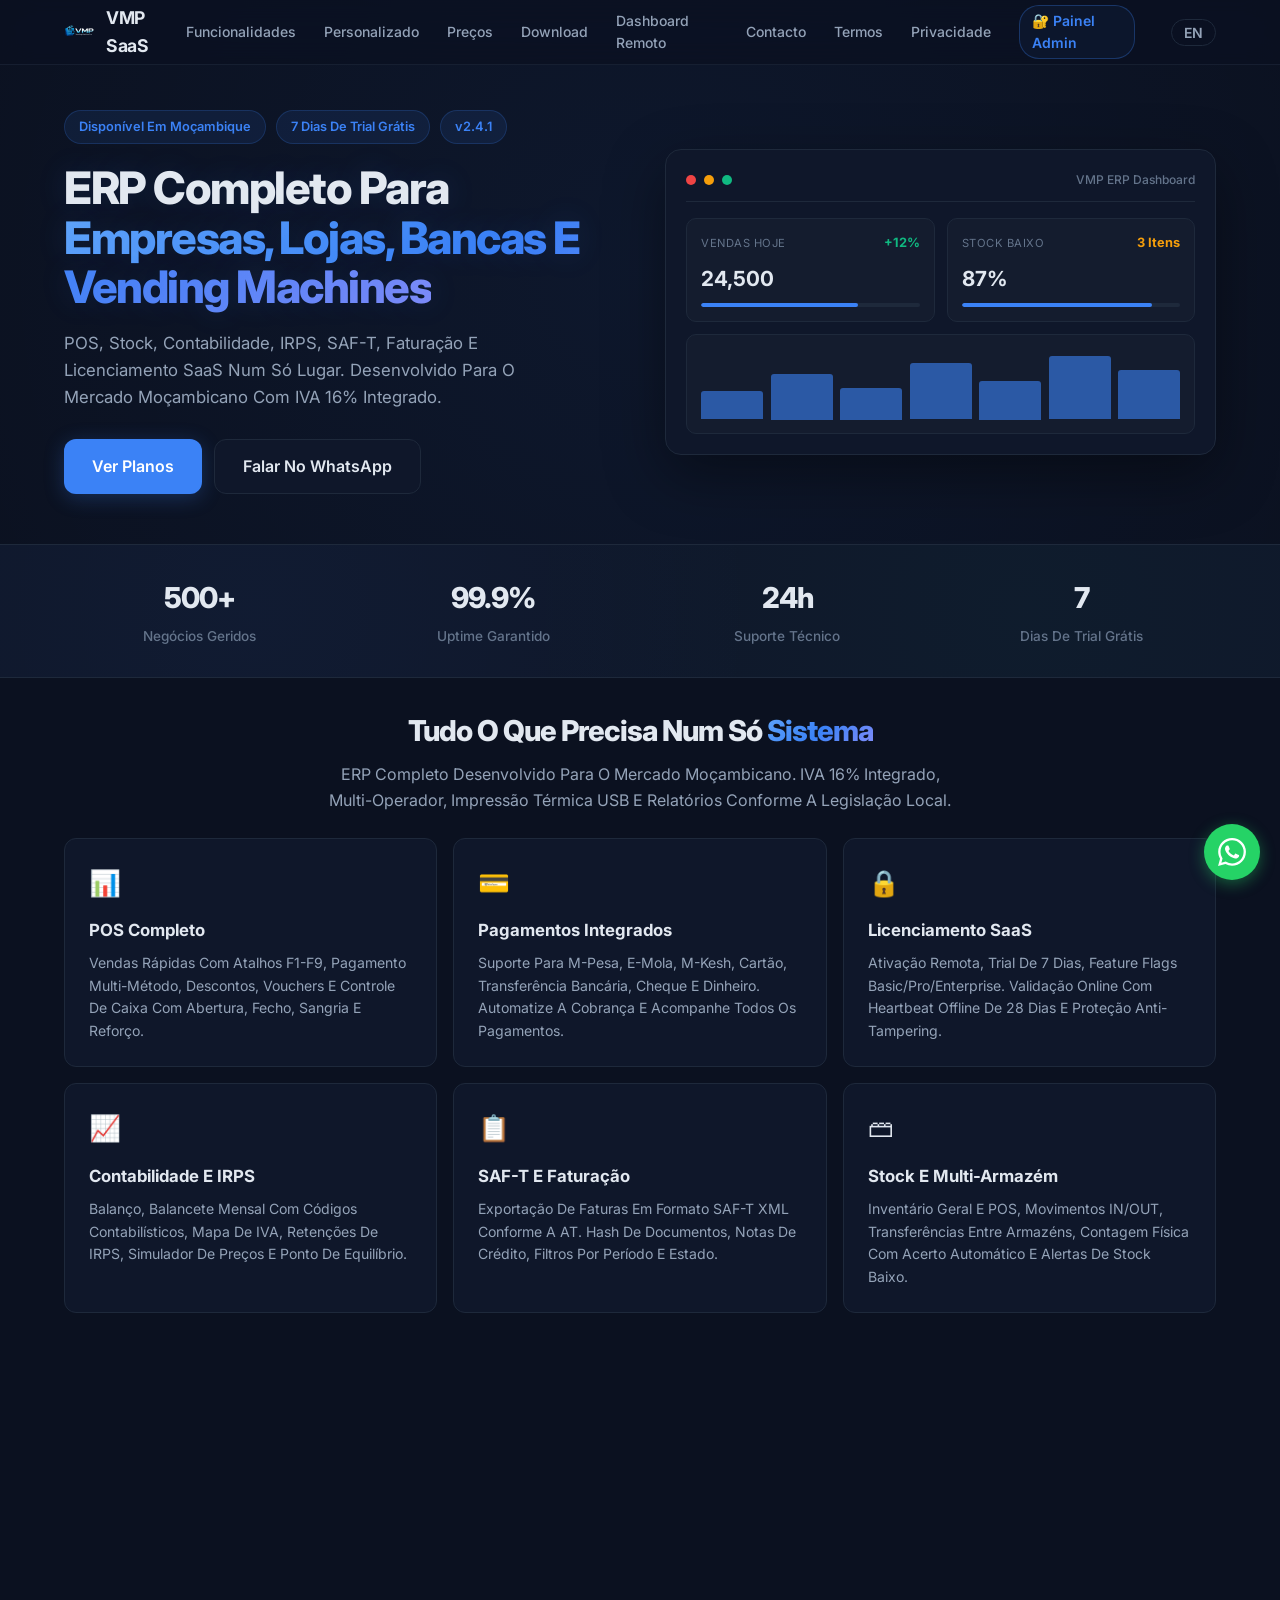
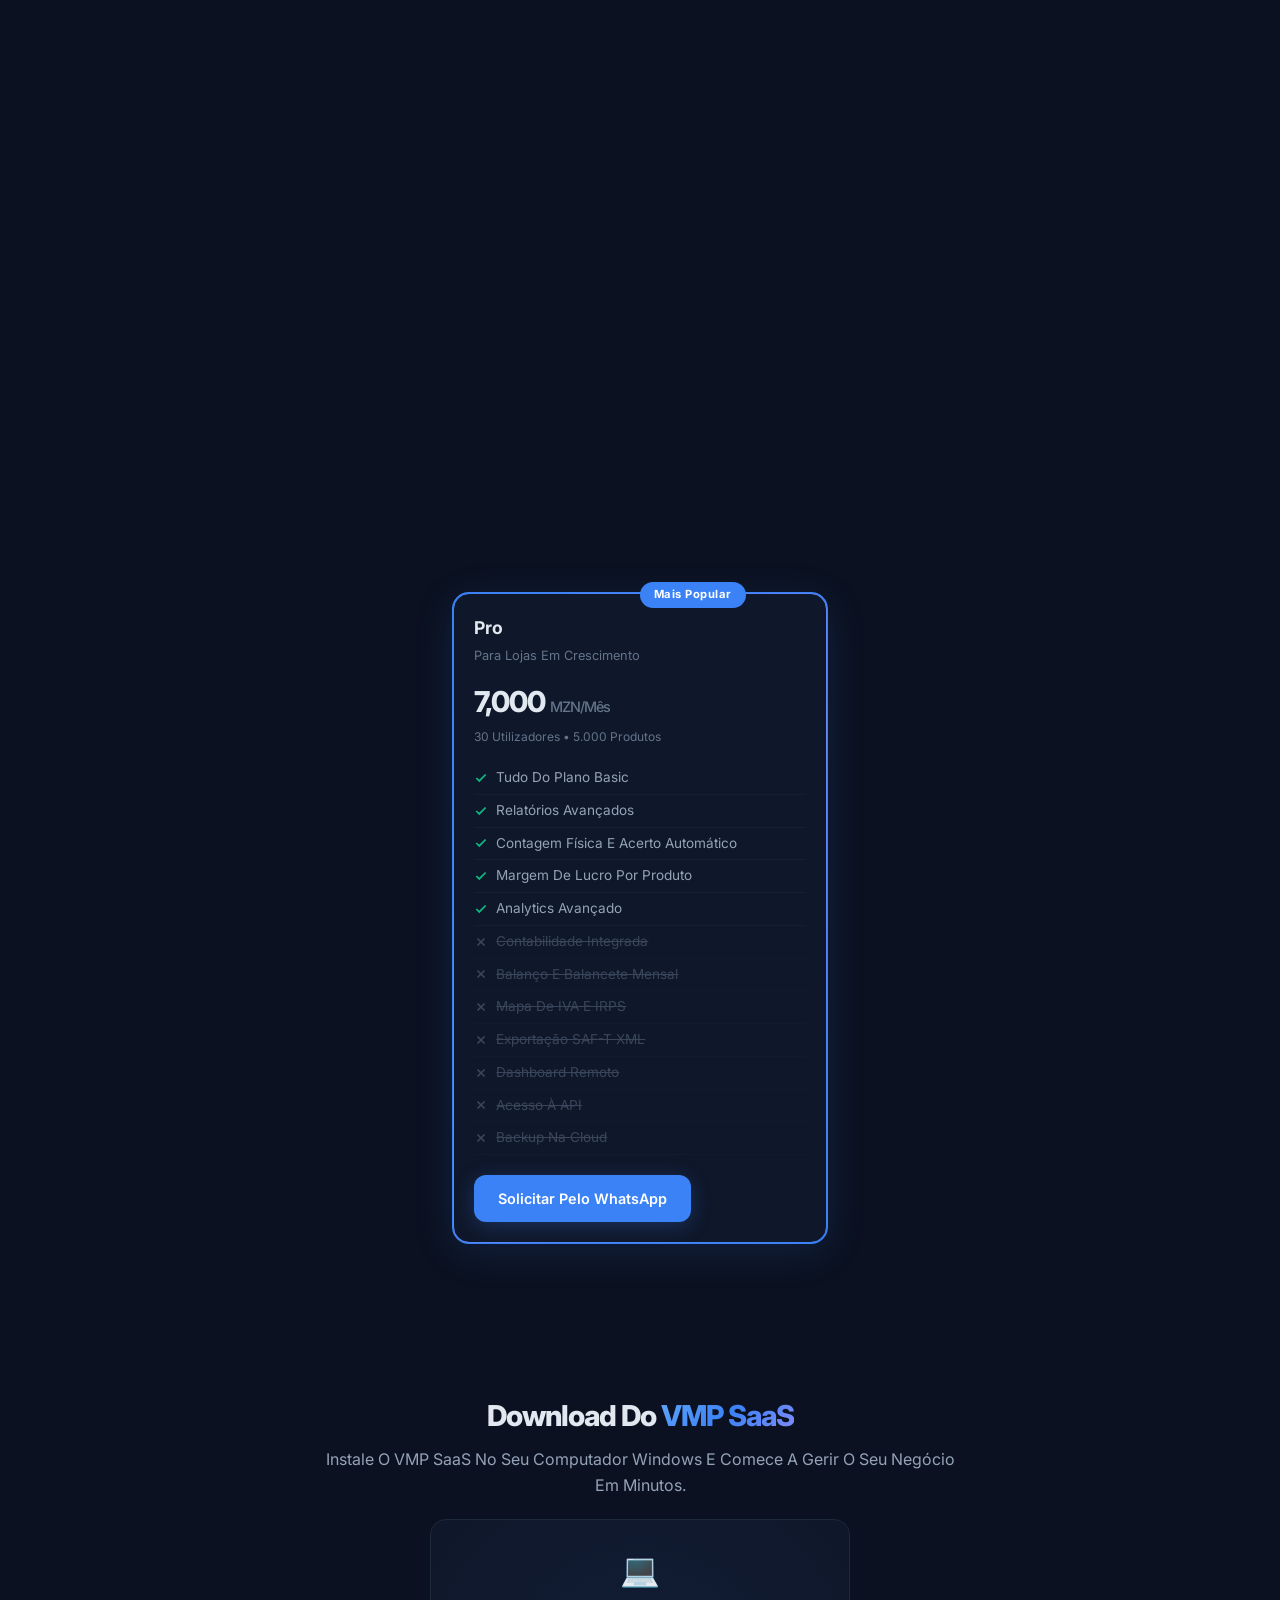
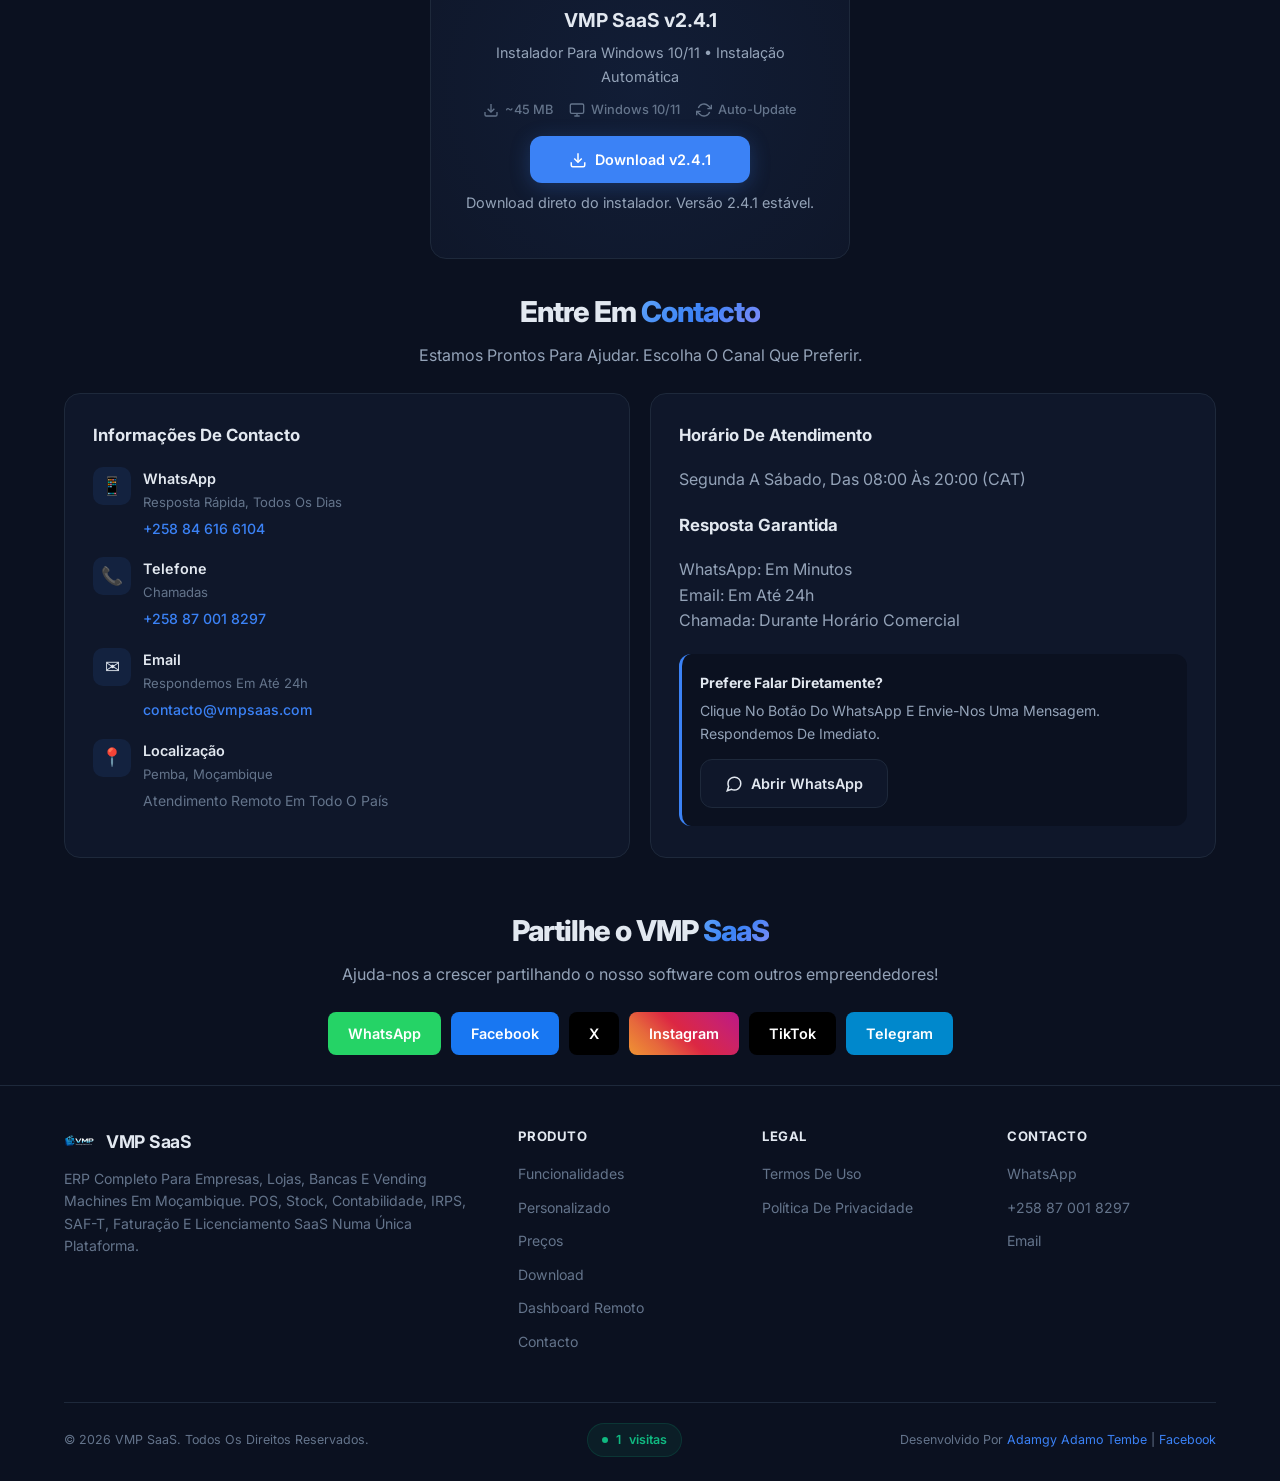
==== commit 5f9e265b: "feat: Adiciona botão de tradução PT/EN e login criativo com bonecos animados" ====
--- a/index.html
+++ b/index.html
@@ -1141,6 +1141,26 @@
       fill: currentColor;
     }
 
+    /* ===== NOVO: ESTILOS DO BOTÃO DE TRADUÇÃO ===== */
+    .lang-toggle-btn {
+      background: transparent;
+      border: 1px solid var(--border);
+      color: var(--text-secondary);
+      padding: 4px 12px;
+      border-radius: 20px;
+      font-size: 0.875rem;
+      font-weight: 600;
+      cursor: pointer;
+      transition: all 0.3s;
+      font-family: inherit;
+      margin-left: 8px;
+    }
+    .lang-toggle-btn:hover {
+      border-color: var(--accent);
+      color: var(--accent);
+      background: var(--accent-soft);
+    }
+
     @keyframes fadeInUp {
       from { opacity: 0; transform: translateY(24px); }
       to { opacity: 1; transform: translateY(0); }
@@ -1212,15 +1232,15 @@
       <span>VMP SaaS</span>
     </a>
     <nav class="nav">
-      <a href="#funcionalidades">Funcionalidades</a>
-      <a href="#personalizado">Personalizado</a>
-      <a href="#precos">Preços</a>
-      <a href="#download">Download</a>
-      <a href="dashboard.html">Dashboard Remoto</a>
-      <a href="#contacto">Contacto</a>
-      <a href="termos.html">Termos</a>
-      <a href="privacidade.html">Privacidade</a>
-      <a href="https://vmp-admin-panel.vercel.app" target="_blank" class="btn-admin">🔐 Painel Admin</a>
+      <a href="#funcionalidades" data-i18n="nav_funcionalidades">Funcionalidades</a>
+      <a href="#personalizado" data-i18n="nav_personalizado">Personalizado</a>
+      <a href="#precos" data-i18n="nav_precos">Preços</a>
+      <a href="#download" data-i18n="nav_download">Download</a>
+      <a href="dashboard.html" data-i18n="nav_dashboard">Dashboard Remoto</a>
+      <a href="#contacto" data-i18n="nav_contacto">Contacto</a>
+      <a href="termos.html" data-i18n="nav_termos">Termos</a>
+      <a href="privacidade.html" data-i18n="nav_privacidade">Privacidade</a>
+      <a href="https://vmp-admin-panel.vercel.app" target="_blank" class="btn-admin" data-i18n="nav_admin">🔐 Painel Admin</a>
     </nav>
     <button class="nav-toggle" aria-label="Menu">
       <svg width="24" height="24" viewBox="0 0 24 24" fill="none" stroke="currentColor" stroke-width="2">
@@ -1234,18 +1254,18 @@
   <div class="container hero-inner">
     <div class="hero-content">
       <div class="hero-badges">
-        <span class="hero-badge"><span class="dot"></span> Disponível Em Moçambique</span>
-        <span class="hero-badge">7 Dias De Trial Grátis</span>
+        <span class="hero-badge" data-i18n="hero_badge_1"><span class="dot"></span> Disponível Em Moçambique</span>
+        <span class="hero-badge" data-i18n="hero_badge_2">7 Dias De Trial Grátis</span>
         <span class="hero-badge">v2.4.1</span>
       </div>
-      <h1>ERP Completo Para <span class="text-gradient">Empresas, Lojas, Bancas E Vending Machines</span></h1>
-      <p>POS, Stock, Contabilidade, IRPS, SAF-T, Faturação E Licenciamento SaaS Num Só Lugar. Desenvolvido Para O Mercado Moçambicano Com IVA 16% Integrado.</p>
+      <h1><span data-i18n="hero_title_1">ERP Completo Para</span> <span class="text-gradient" data-i18n="hero_title_2">Empresas, Lojas, Bancas E Vending Machines</span></h1>
+      <p data-i18n="hero_subtitle">POS, Stock, Contabilidade, IRPS, SAF-T, Faturação E Licenciamento SaaS Num Só Lugar. Desenvolvido Para O Mercado Moçambicano Com IVA 16% Integrado.</p>
       <div class="hero-actions">
-        <a href="#precos" class="btn btn-primary btn-lg">
+        <a href="#precos" class="btn btn-primary btn-lg" data-i18n="hero_btn_planos">
           <svg width="20" height="20" viewBox="0 0 24 24" fill="none" stroke="currentColor" stroke-width="2"><polyline points="20 6 9 17 4 12"/></svg>
           Ver Planos
         </a>
-        <a href="https://wa.me/258846166104?text=Ola!%20Tenho%20interesse%20no%20VMP%20SaaS" class="btn btn-accent btn-lg" target="_blank" rel="noopener">
+        <a href="https://wa.me/258846166104?text=Ola!%20Tenho%20interesse%20no%20VMP%20SaaS" class="btn btn-accent btn-lg" target="_blank" rel="noopener" data-i18n="hero_btn_whatsapp">
           <svg width="20" height="20" viewBox="0 0 24 24" fill="none" stroke="currentColor" stroke-width="2"><path d="M21 11.5a8.38 8.38 0 0 1-.9 3.8 8.5 8.5 0 0 1-7.6 4.7 8.38 8.38 0 0 1-3.8-.9L3 21l1.9-5.7a8.38 8.38 0 0 1-.9-3.8 8.5 8.5 0 0 1 4.7-7.6 8.38 8.38 0 0 1 3.8-.9h.5a8.48 8.48 0 0 1 8 8v.5z"/></svg>
           Falar No WhatsApp
         </a>
@@ -1296,19 +1316,19 @@
     <div class="stats-grid">
       <div>
         <div class="stat-number">500+</div>
-        <div class="stat-label">Negócios Geridos</div>
+        <div class="stat-label" data-i18n="stat_1">Negócios Geridos</div>
       </div>
       <div>
         <div class="stat-number">99.9%</div>
-        <div class="stat-label">Uptime Garantido</div>
+        <div class="stat-label" data-i18n="stat_2">Uptime Garantido</div>
       </div>
       <div>
         <div class="stat-number">24h</div>
-        <div class="stat-label">Suporte Técnico</div>
+        <div class="stat-label" data-i18n="stat_3">Suporte Técnico</div>
       </div>
       <div>
         <div class="stat-number">7</div>
-        <div class="stat-label">Dias De Trial Grátis</div>
+        <div class="stat-label" data-i18n="stat_4">Dias De Trial Grátis</div>
       </div>
     </div>
   </div>
@@ -1317,8 +1337,8 @@
 <section class="section features-section" id="funcionalidades">
   <div class="container">
     <div class="section-header">
-      <h2>Tudo O Que Precisa Num Só <span class="text-gradient">Sistema</span></h2>
-      <p>ERP Completo Desenvolvido Para O Mercado Moçambicano. IVA 16% Integrado, Multi-Operador, Impressão Térmica USB E Relatórios Conforme A Legislação Local.</p>
+      <h2><span data-i18n="feat_title">Tudo O Que Precisa Num Só</span> <span class="text-gradient" data-i18n="feat_title_2">Sistema</span></h2>
+      <p data-i18n="feat_sub">ERP Completo Desenvolvido Para O Mercado Moçambicano. IVA 16% Integrado, Multi-Operador, Impressão Térmica USB E Relatórios Conforme A Legislação Local.</p>
     </div>
     <div class="grid grid-3">
       <div class="card">
@@ -1374,8 +1394,8 @@
 <section class="section" id="personalizado">
   <div class="container">
     <div class="section-header">
-      <h2>Escolha Apenas O Que Precisa <span class="text-gradient">Sem Pagar O Resto</span></h2>
-      <p>Com o VMP SaaS, você pode ativar apenas os módulos essenciais para o seu negócio. Quer apenas emitir facturas e controlar o stock? É possível. Pague apenas pelo que realmente usa.</p>
+      <h2><span data-i18n="custom_title">Escolha Apenas O Que Precisa</span> <span class="text-gradient" data-i18n="custom_title_2">Sem Pagar O Resto</span></h2>
+      <p data-i18n="custom_sub">Com o VMP SaaS, você pode ativar apenas os módulos essenciais para o seu negócio. Quer apenas emitir facturas e controlar o stock? É possível. Pague apenas pelo que realmente usa.</p>
     </div>
     <div class="grid grid-3">
       <div class="card">
@@ -1400,8 +1420,8 @@
 <section class="section" id="precos">
   <div class="container">
     <div class="section-header">
-      <h2>Planos E <span class="text-gradient">Preços</span></h2>
-      <p>Escolha O Plano Ideal Para O Seu Negócio. Todos Os Planos Incluem Suporte Técnico, Atualizações Automáticas E Acesso A Funcionalidades Essenciais.</p>
+      <h2><span data-i18n="pricing_title">Planos E</span> <span class="text-gradient" data-i18n="pricing_title_2">Preços</span></h2>
+      <p data-i18n="pricing_sub">Escolha O Plano Ideal Para O Seu Negócio. Todos Os Planos Incluem Suporte Técnico, Atualizações Automáticas E Acesso A Funcionalidades Essenciais.</p>
     </div>
     <div class="pricing-grid">
       <div class="pricing-card">
@@ -1426,7 +1446,7 @@
           <li class="missing">Dashboard Remoto</li>
           <li class="missing">Backup Na Cloud</li>
         </ul>
-        <a href="https://wa.me/258846166104?text=Quero%20o%20plano%20Basic%20do%20VMP%20SaaS" class="btn btn-outline" target="_blank" rel="noopener">
+        <a href="https://wa.me/258846166104?text=Quero%20o%20plano%20Basic%20do%20VMP%20SaaS" class="btn btn-outline" target="_blank" rel="noopener" data-i18n="btn_solicitar">
           <svg width="18" height="18" viewBox="0 0 24 24" fill="none" stroke="currentColor" stroke-width="2"><path d="M21 11.5a8.38 8.38 0 0 1-.9 3.8 8.5 8.5 0 0 1-7.6 4.7 8.38 8.38 0 0 1-3.8-.9L3 21l1.9-5.7a8.38 8.38 0 0 1-.9-3.8 8.5 8.5 0 0 1 4.7-7.6 8.38 8.38 0 0 1 3.8-.9h.5a8.48 8.48 0 0 1 8 8v.5z"/></svg>
           Solicitar Pelo WhatsApp
         </a>
@@ -1451,7 +1471,7 @@
           <li class="missing">Acesso À API</li>
           <li class="missing">Backup Na Cloud</li>
         </ul>
-        <a href="https://wa.me/258846166104?text=Quero%20o%20plano%20Pro%20do%20VMP%20SaaS" class="btn btn-primary" target="_blank" rel="noopener">
+        <a href="https://wa.me/258846166104?text=Quero%20o%20plano%20Pro%20do%20VMP%20SaaS" class="btn btn-primary" target="_blank" rel="noopener" data-i18n="btn_solicitar">
           <svg width="18" height="18" viewBox="0 0 24 24" fill="none" stroke="currentColor" stroke-width="2"><path d="M21 11.5a8.38 8.38 0 0 1-.9 3.8 8.5 8.5 0 0 1-7.6 4.7 8.38 8.38 0 0 1-3.8-.9L3 21l1.9-5.7a8.38 8.38 0 0 1-.9-3.8 8.5 8.5 0 0 1 4.7-7.6 8.38 8.38 0 0 1 3.8-.9h.5a8.48 8.48 0 0 1 8 8v.5z"/></svg>
           Solicitar Pelo WhatsApp
         </a>
@@ -1473,7 +1493,7 @@
           <li>Suporte Prioritário 24/7</li>
           <li>Formação Da Equipa Incluída</li>
         </ul>
-        <a href="https://wa.me/258846166104?text=Quero%20o%20plano%20Enterprise%20do%20VMP%20SaaS" class="btn btn-outline" target="_blank" rel="noopener">
+        <a href="https://wa.me/258846166104?text=Quero%20o%20plano%20Enterprise%20do%20VMP%20SaaS" class="btn btn-outline" target="_blank" rel="noopener" data-i18n="btn_solicitar">
           <svg width="18" height="18" viewBox="0 0 24 24" fill="none" stroke="currentColor" stroke-width="2"><path d="M21 11.5a8.38 8.38 0 0 1-.9 3.8 8.5 8.5 0 0 1-7.6 4.7 8.38 8.38 0 0 1-3.8-.9L3 21l1.9-5.7a8.38 8.38 0 0 1-.9-3.8 8.5 8.5 0 0 1 4.7-7.6 8.38 8.38 0 0 1 3.8-.9h.5a8.48 8.48 0 0 1 8 8v.5z"/></svg>
           Solicitar Pelo WhatsApp
         </a>
@@ -1485,8 +1505,8 @@
 <section class="section download-section" id="download">
   <div class="container">
     <div class="section-header" style="margin-bottom: 20px;">
-      <h2>Download Do <span class="text-gradient">VMP SaaS</span></h2>
-      <p>Instale O VMP SaaS No Seu Computador Windows E Comece A Gerir O Seu Negócio Em Minutos.</p>
+      <h2><span data-i18n="download_title">Download Do</span> <span class="text-gradient" data-i18n="download_title_2">VMP SaaS</span></h2>
+      <p data-i18n="download_sub">Instale O VMP SaaS No Seu Computador Windows E Comece A Gerir O Seu Negócio Em Minutos.</p>
     </div>
     <div class="download-card">
       <div style="font-size: 2rem; margin-bottom: 10px;">&#128187;</div>
@@ -1509,7 +1529,7 @@
       <div class="download-btn-wrap">
         <a id="dl-link" href="https://github.com/rozaytech/vmp/releases/download/v2.4.1/VMP-2.4.1-setup.exe" class="btn btn-primary btn-lg" target="_blank" rel="noopener" style="min-width: 220px; padding: 12px 24px; font-size: 0.9rem;">
           <svg width="18" height="18" viewBox="0 0 24 24" fill="none" stroke="currentColor" stroke-width="2"><path d="M21 15v4a2 2 0 0 1-2 2H5a2 2 0 0 1-2-2v-4"/><polyline points="7 10 12 15 17 10"/><line x1="12" y1="15" x2="12" y2="3"/></svg>
-          <span id="dl-text">Download v2.4.1</span>
+          <span id="dl-text" data-i18n="download_btn">Download v2.4.1</span>
         </a>
       </div>
       <p class="mt-2 text-muted" id="dl-note" style="margin-top: 8px;">Download direto do instalador. Versão 2.4.1 estável.</p>
@@ -1520,8 +1540,8 @@
 <section class="section contact-section" id="contacto">
   <div class="container">
     <div class="section-header">
-      <h2>Entre Em <span class="text-gradient">Contacto</span></h2>
-      <p>Estamos Prontos Para Ajudar. Escolha O Canal Que Preferir.</p>
+      <h2><span data-i18n="contact_title">Entre Em</span> <span class="text-gradient" data-i18n="contact_title_2">Contacto</span></h2>
+      <p data-i18n="contact_sub">Estamos Prontos Para Ajudar. Escolha O Canal Que Preferir.</p>
     </div>
     <div class="contact-grid">
       <div class="contact-info">
@@ -1606,7 +1626,7 @@
         <p>ERP Completo Para Empresas, Lojas, Bancas E Vending Machines Em Moçambique. POS, Stock, Contabilidade, IRPS, SAF-T, Faturação E Licenciamento SaaS Numa Única Plataforma.</p>
       </div>
       <div class="footer-col">
-        <h4>Produto</h4>
+        <h4 data-i18n="footer_produto">Produto</h4>
         <ul>
           <li><a href="#funcionalidades">Funcionalidades</a></li>
           <li><a href="#personalizado">Personalizado</a></li>
@@ -1617,14 +1637,14 @@
         </ul>
       </div>
       <div class="footer-col">
-        <h4>Legal</h4>
+        <h4 data-i18n="footer_legal">Legal</h4>
         <ul>
           <li><a href="termos.html">Termos De Uso</a></li>
           <li><a href="privacidade.html">Política De Privacidade</a></li>
         </ul>
       </div>
       <div class="footer-col">
-        <h4>Contacto</h4>
+        <h4 data-i18n="footer_contacto">Contacto</h4>
         <ul>
           <li><a href="https://wa.me/258846166104" target="_blank" rel="noopener">WhatsApp</a></li>
           <li><a href="tel:+258870018297">+258 87 001 8297</a></li>
@@ -1747,6 +1767,7 @@
     }
   });
 </script>
-
+<!-- NOVO: Script de Tradução -->
+<script src="assets/js/i18n.js" defer></script>
 </body>
 </html>
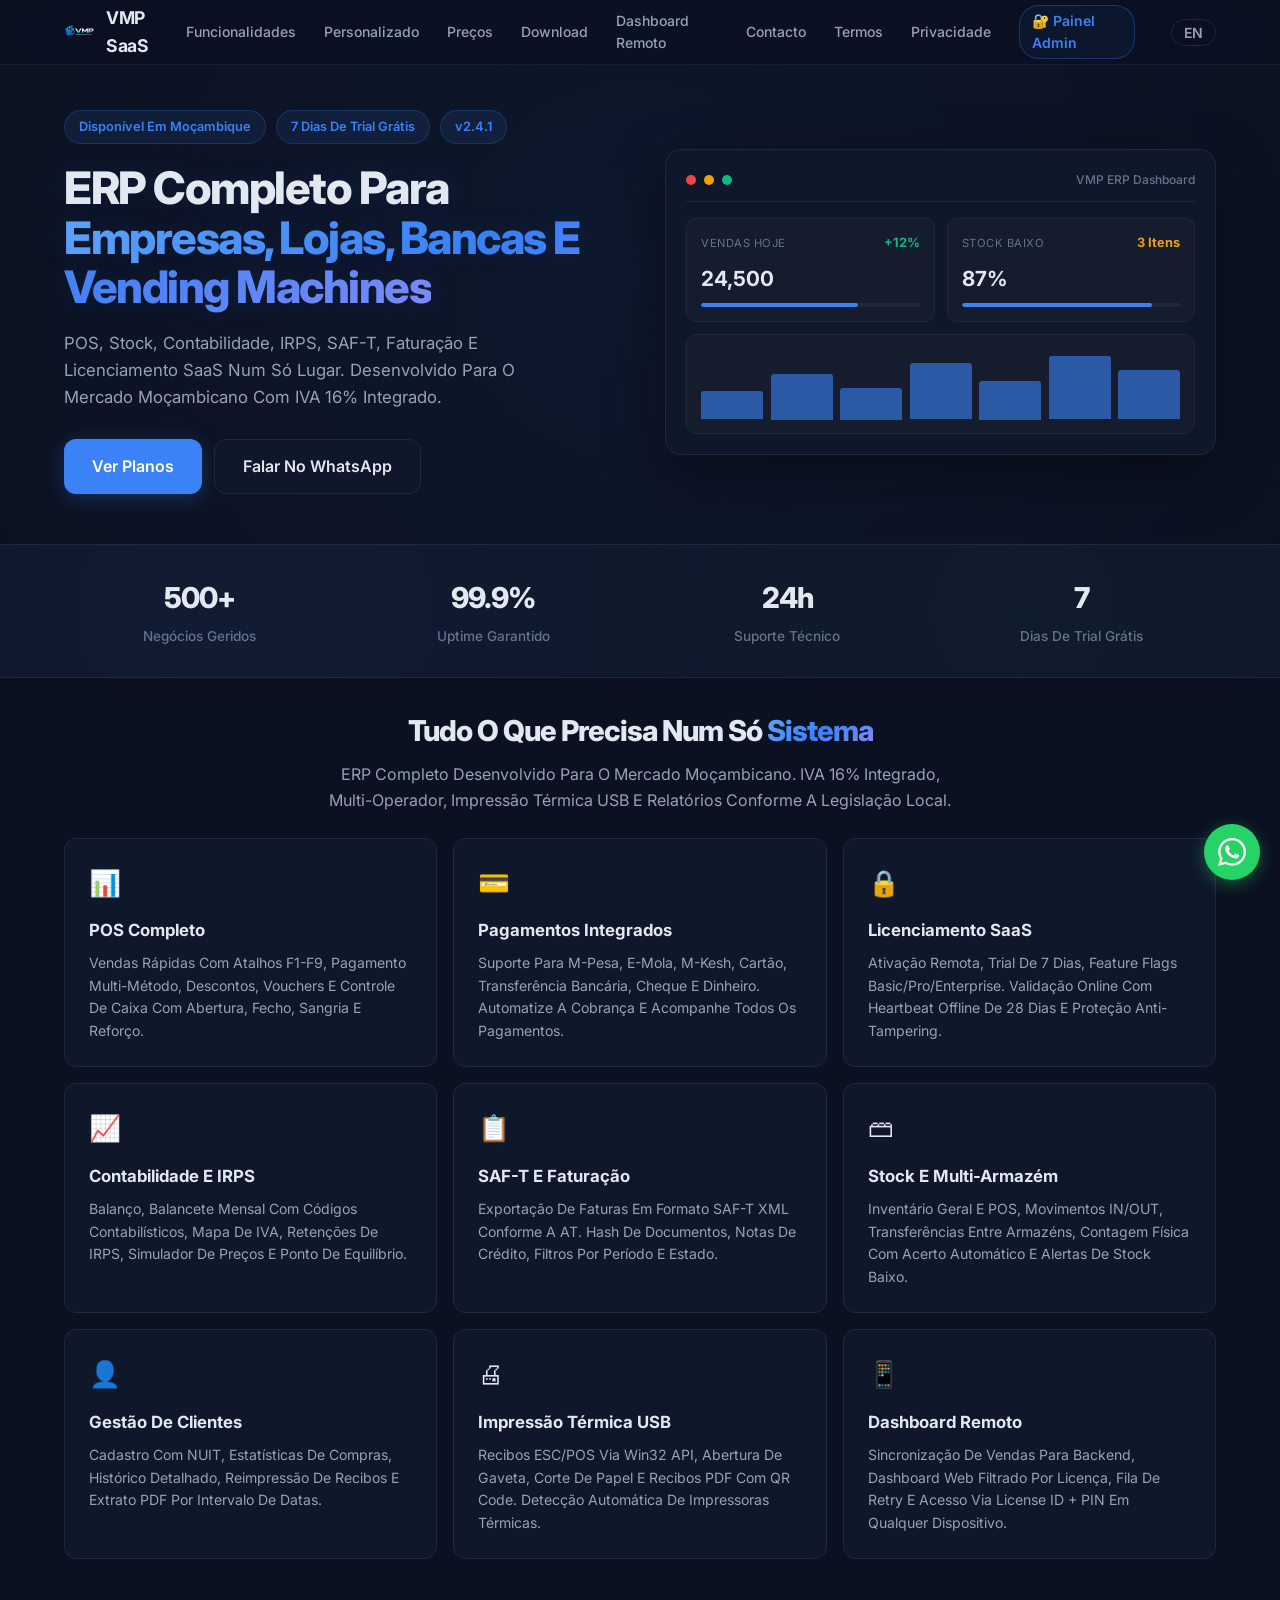
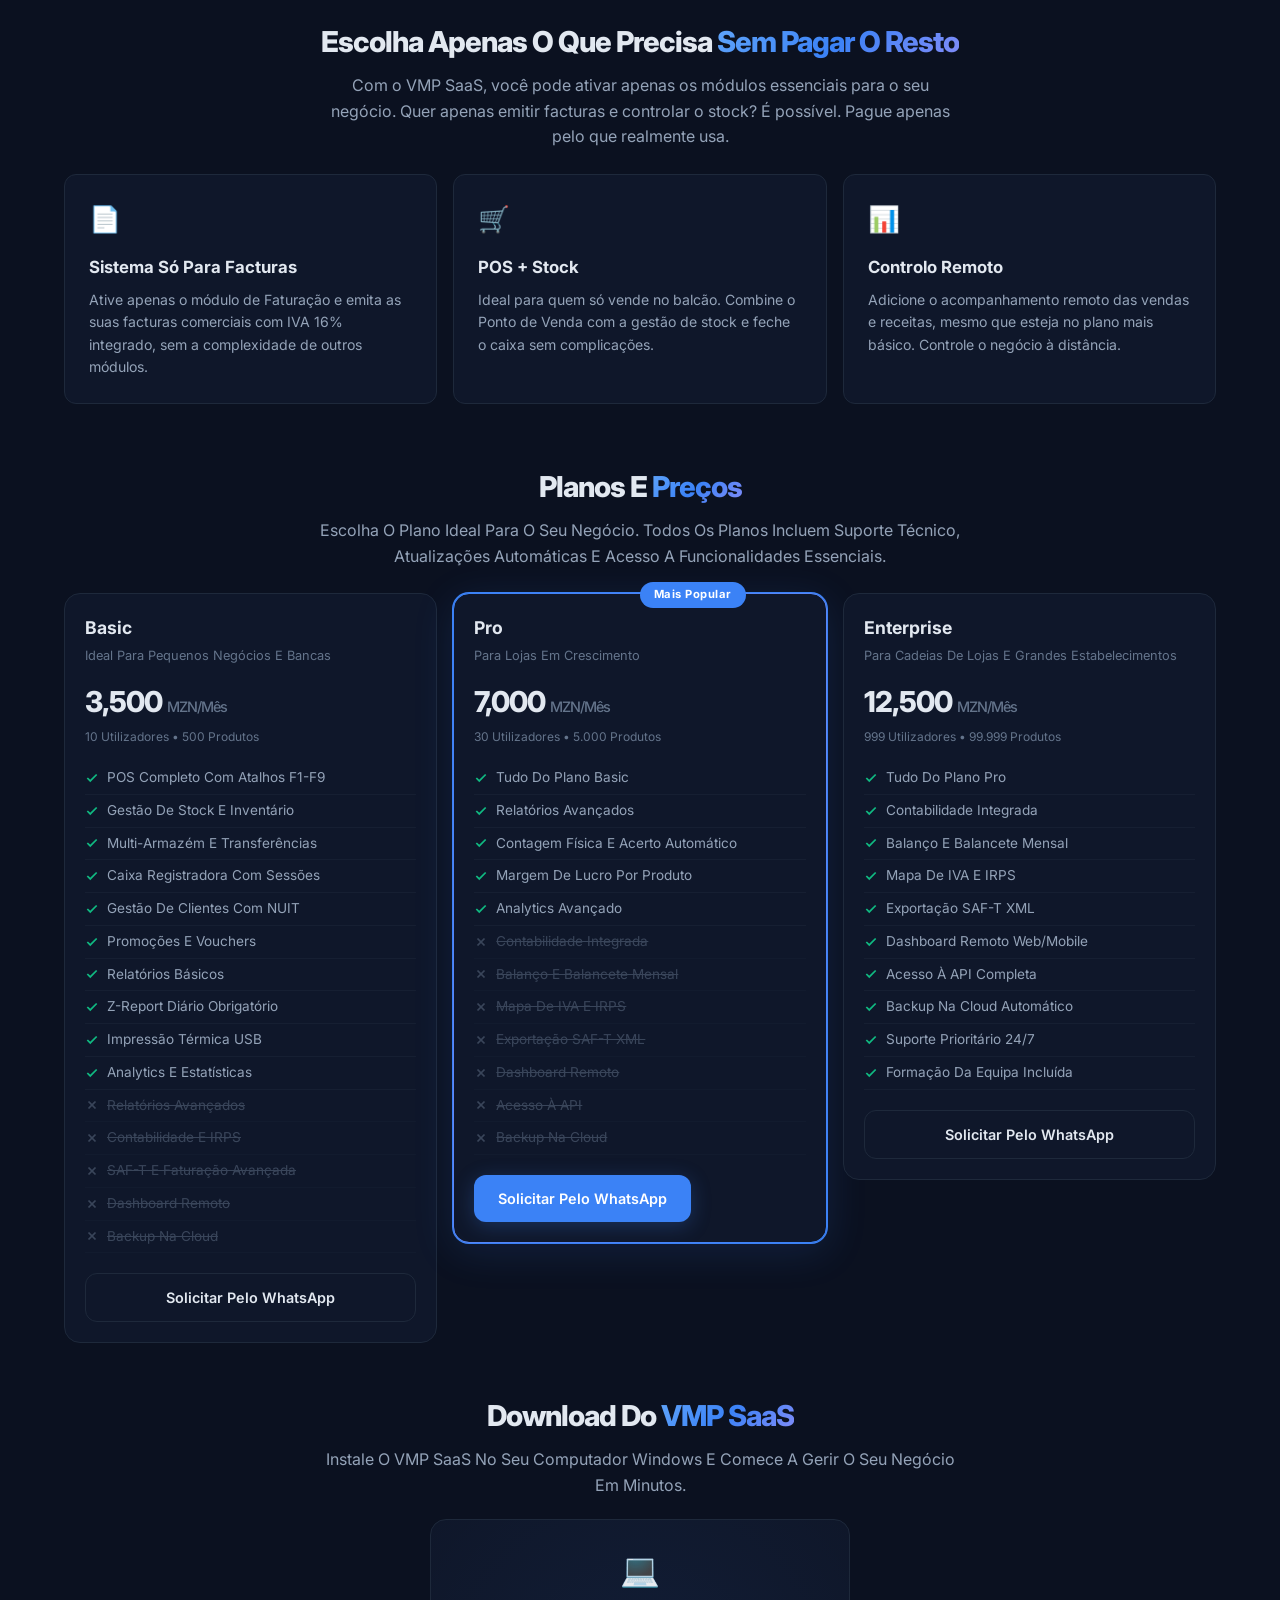
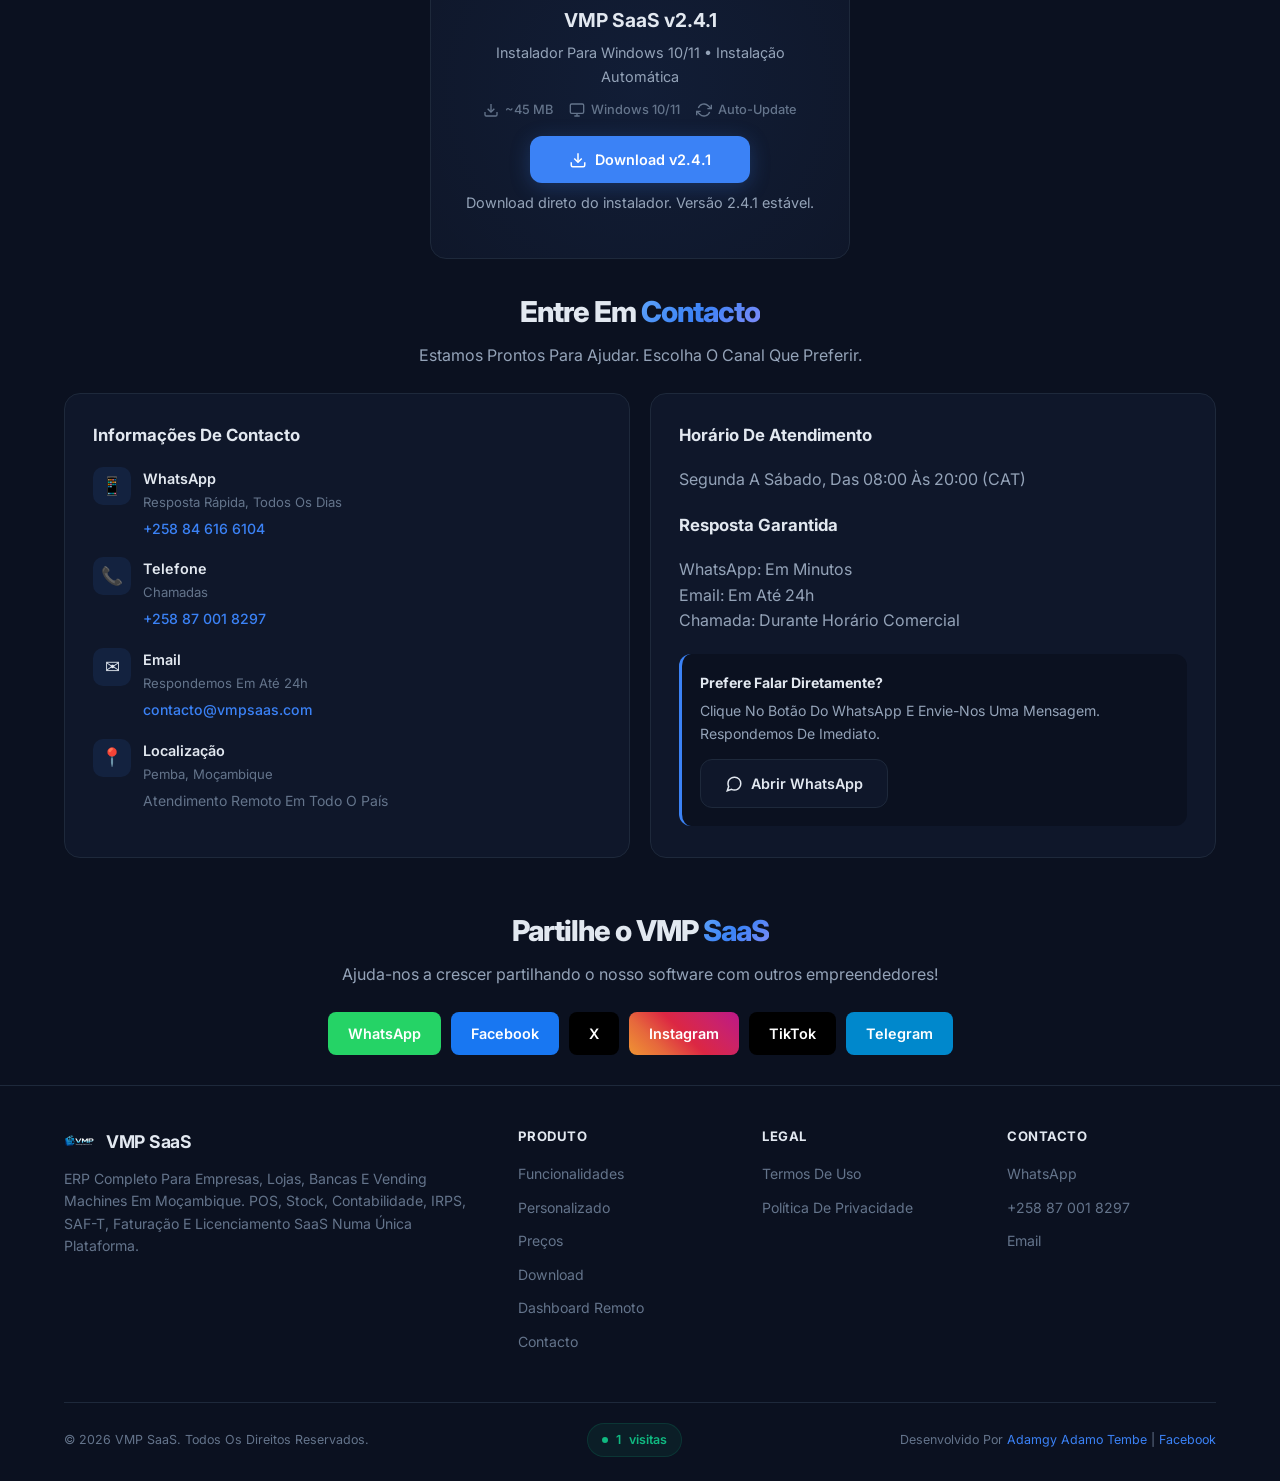
==== commit fd13da3b: "feat: Atualiza link do painel admin para o novo subdominio admin.vmpsaas.com" ====
--- a/index.html
+++ b/index.html
@@ -1240,7 +1240,7 @@
       <a href="#contacto" data-i18n="nav_contacto">Contacto</a>
       <a href="termos.html" data-i18n="nav_termos">Termos</a>
       <a href="privacidade.html" data-i18n="nav_privacidade">Privacidade</a>
-      <a href="https://vmp-admin-panel.vercel.app" target="_blank" class="btn-admin" data-i18n="nav_admin">🔐 Painel Admin</a>
+      <a href="https://admin.vmpsaas.com" target="_blank" class="btn-admin" data-i18n="nav_admin">🔐 Painel Admin</a>
     </nav>
     <button class="nav-toggle" aria-label="Menu">
       <svg width="24" height="24" viewBox="0 0 24 24" fill="none" stroke="currentColor" stroke-width="2">
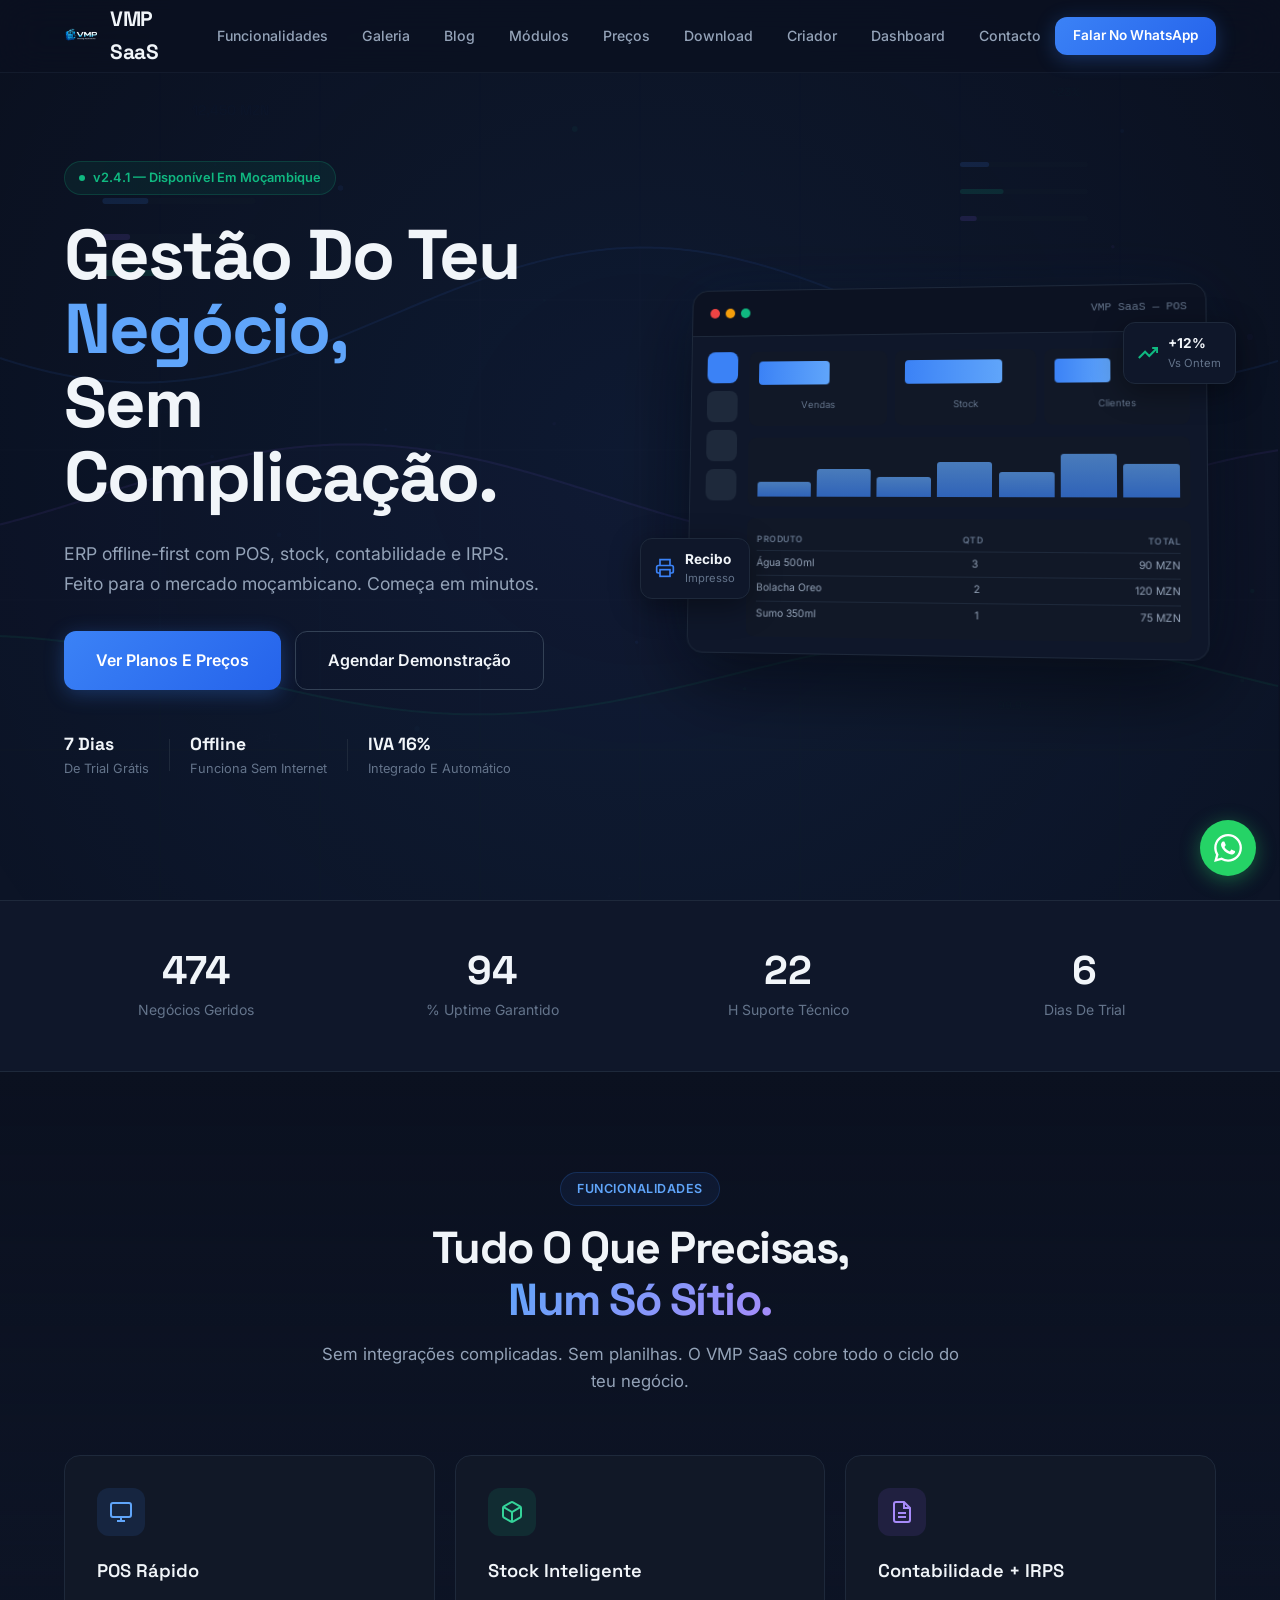
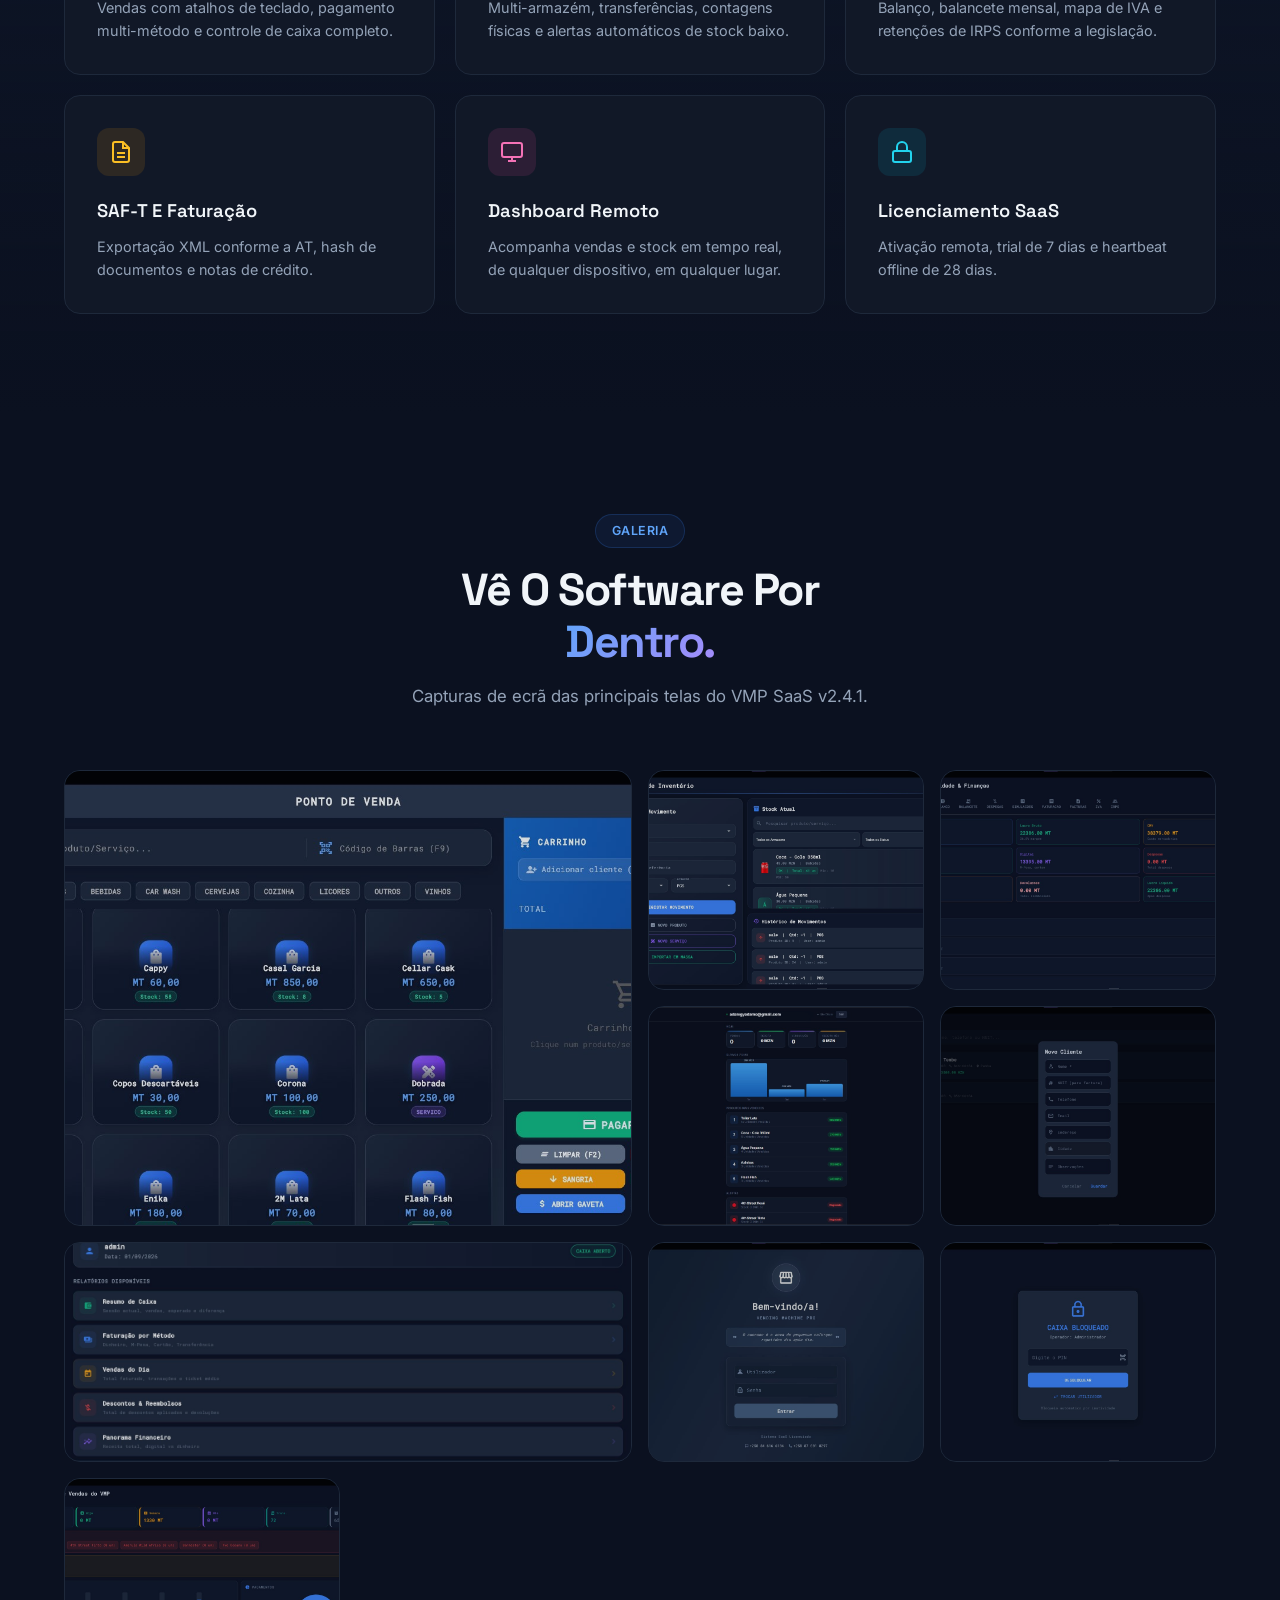
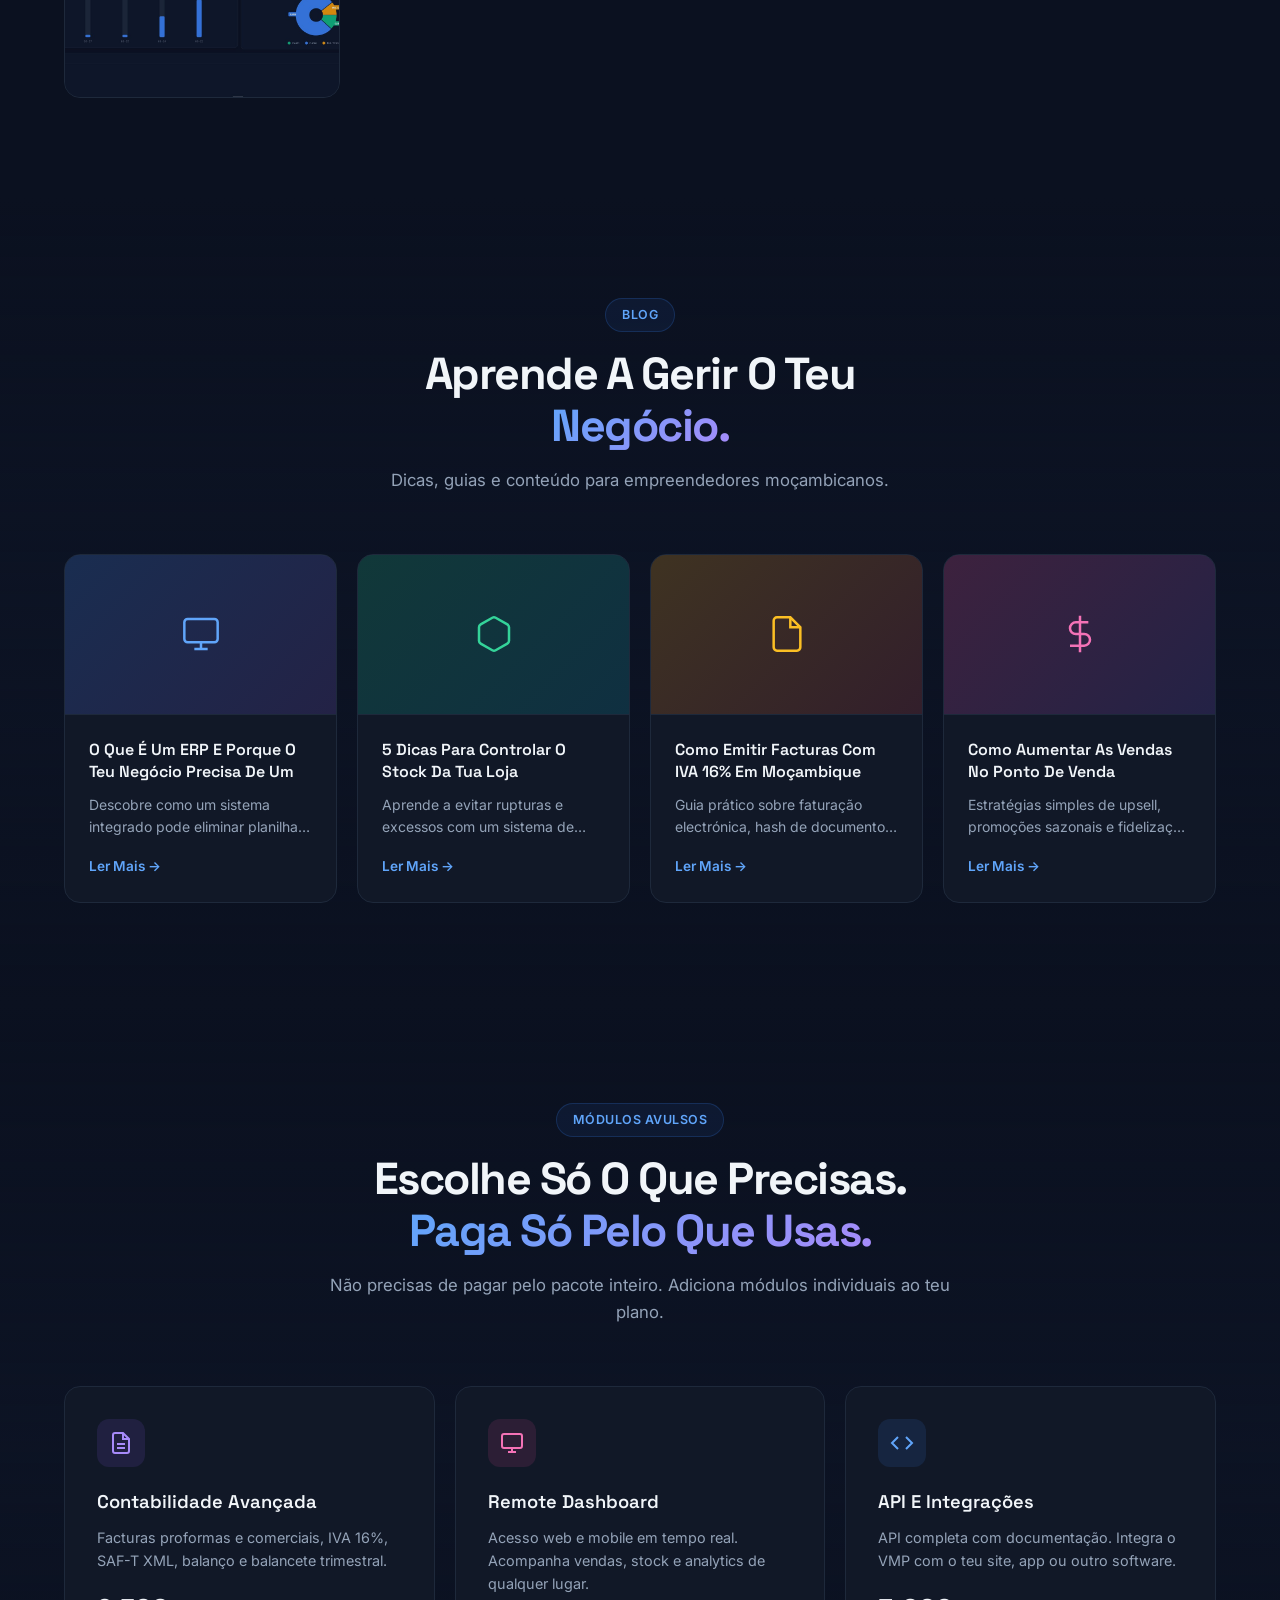
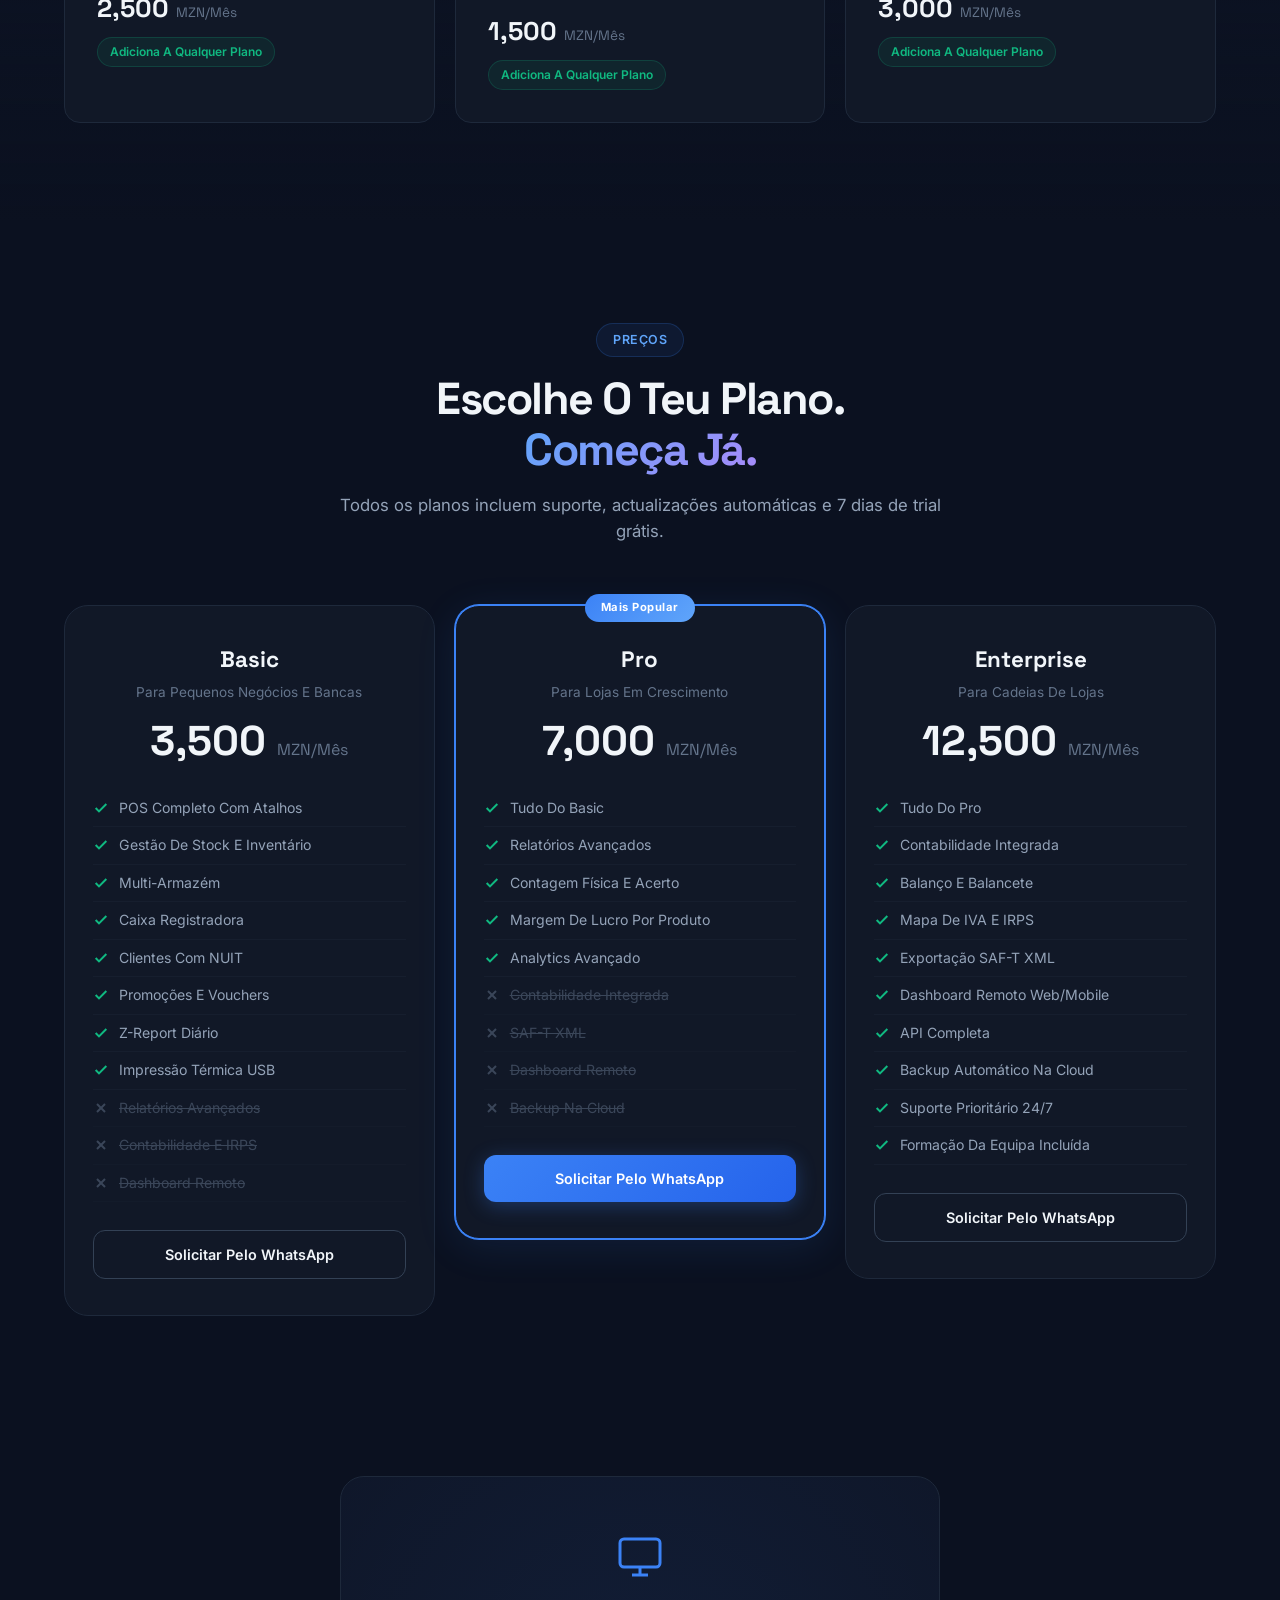
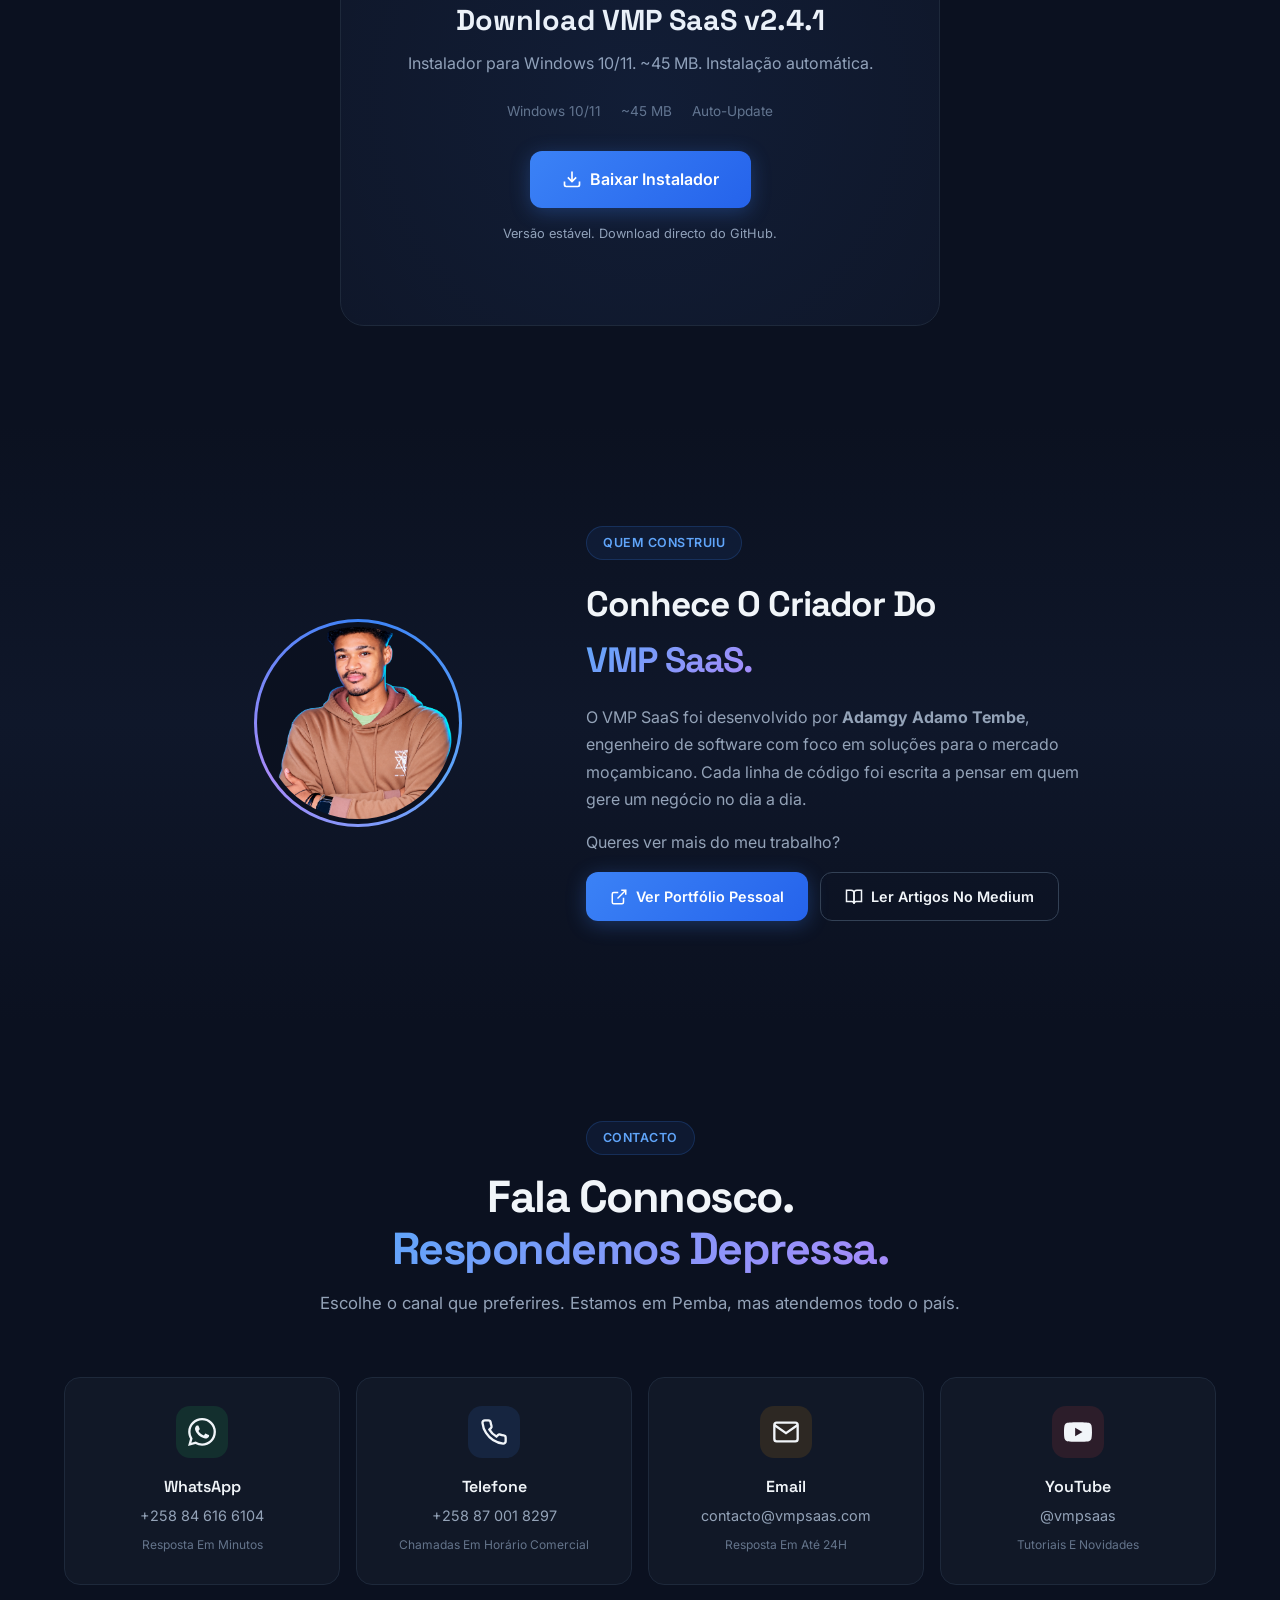
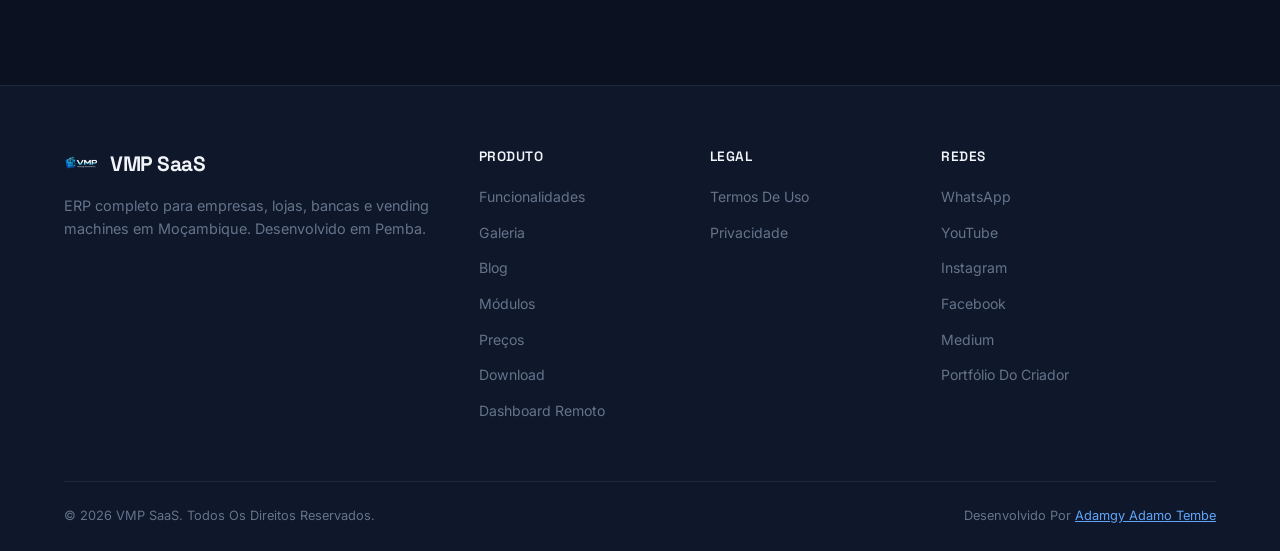
==== commit 39ef3c46: "v2.4.1: Blog modal, módulos avulsos e Title Case - Blog: 4 cards abrem modal com artigo completo (PT" ====
--- a/index.html
+++ b/index.html
@@ -1,55 +1,34 @@
 <!DOCTYPE html>
-<html lang="pt">
+<html lang="pt-MZ">
 <head>
   <meta charset="UTF-8">
   <meta name="viewport" content="width=device-width, initial-scale=1.0">
-  <meta name="description" content="VMP SaaS v2.4.1 - ERP Offline-First para Moçambique. POS, Stock, Contabilidade, IRPS, SAF-T, Faturação. Trial grátis de 7 dias.">
-  <meta name="keywords" content="ERP Moçambique, POS Moçambique, software gestão stock, contabilidade Moçambique, SAF-T, IRPS, faturação electrónica, VMP SaaS, sistema POS, gestão de lojas, vending machine software, M-Pesa integração, software banca Moçambique">
+  <meta name="description" content="VMP SaaS v2.4.1 — ERP Offline-First para Moçambique. POS, Stock, Contabilidade, IRPS, SAF-T. Trial grátis de 7 dias.">
+  <meta name="keywords" content="ERP Moçambique, POS, software gestão stock, contabilidade, SAF-T, IRPS, faturação, VMP SaaS">
   <meta name="author" content="Adamgy Adamo Tembe">
   <meta name="theme-color" content="#0B1120">
   <meta name="robots" content="index, follow">
-  <meta name="googlebot" content="index, follow">
-  <meta name="language" content="pt">
-  <meta name="revisit-after" content="7 days">
-  <meta name="rating" content="general">
-  <meta name="distribution" content="global">
   <meta name="geo.region" content="MZ">
   <meta name="geo.placename" content="Pemba, Moçambique">
-  <meta name="geo.position" content="-12.9732;40.5178">
-  <meta name="ICBM" content="-12.9732, 40.5178">
-
-  <!-- Open Graph -->
+
   <meta property="og:title" content="VMP SaaS — ERP Completo Para Moçambique">
-  <meta property="og:description" content="ERP Offline-First para Moçambique. POS, Stock, Contabilidade, IRPS, SAF-T, Faturação. Trial grátis de 7 dias.">
+  <meta property="og:description" content="ERP Offline-First para Moçambique. POS, Stock, Contabilidade, IRPS, SAF-T. Trial grátis de 7 dias.">
   <meta property="og:type" content="website">
   <meta property="og:url" content="https://vmpsaas.com">
   <meta property="og:image" content="https://vmpsaas.com/assets/images/logo.png">
-  <meta property="og:image:width" content="512">
-  <meta property="og:image:height" content="512">
-  <meta property="og:image:alt" content="VMP SaaS Logo">
   <meta property="og:site_name" content="VMP SaaS">
   <meta property="og:locale" content="pt_MZ">
 
-  <!-- Twitter Cards -->
-  <meta name="twitter:card" content="summary_large_image">
-  <meta name="twitter:title" content="VMP SaaS — ERP Completo Para Moçambique">
-  <meta name="twitter:description" content="POS, Stock, Contabilidade, IRPS, SAF-T, Faturação. Trial grátis de 7 dias.">
-  <meta name="twitter:image" content="https://vmpsaas.com/assets/images/logo.png">
-  <meta name="twitter:creator" content="@adamgytembe">
-
-  <!-- Canonical CORRIGIDO para www -->
-  <link rel="canonical" href="https://www.vmpsaas.com/">
-
   <title>VMP SaaS — ERP Completo Para Moçambique</title>
 
   <link rel="preconnect" href="https://fonts.googleapis.com">
   <link rel="preconnect" href="https://fonts.gstatic.com" crossorigin>
-  <link href="https://fonts.googleapis.com/css2?family=Inter:wght@400;500;600;700;800&display=swap" rel="stylesheet">
+  <link href="https://fonts.googleapis.com/css2?family=Space+Grotesk:wght@400;500;600;700&family=Inter:wght@400;500;600;700&display=swap" rel="stylesheet">
   <link rel="manifest" href="manifest.json">
   <link rel="icon" type="image/png" href="assets/images/logo.png">
   <link rel="apple-touch-icon" href="assets/images/logo.png">
-
-  <!-- Schema.org JSON-LD (Plano Enterprise atualizado para 12.500 MZN/Mês) -->
+  <link rel="stylesheet" href="assets/css/style.css">
+
   <script type="application/ld+json">
   {
     "@context": "https://schema.org",
@@ -59,1715 +38,578 @@
     "operatingSystem": "Windows 10, Windows 11",
     "softwareVersion": "2.4.1",
     "offers": [
-      {
-        "@type": "Offer",
-        "name": "Basic",
-        "price": "3500",
-        "priceCurrency": "MZN",
-        "priceValidUntil": "2027-12-31",
-        "availability": "https://schema.org/InStock"
-      },
-      {
-        "@type": "Offer",
-        "name": "Pro",
-        "price": "7000",
-        "priceCurrency": "MZN",
-        "priceValidUntil": "2027-12-31",
-        "availability": "https://schema.org/InStock"
-      },
-      {
-        "@type": "Offer",
-        "name": "Enterprise",
-        "price": "12500",
-        "priceCurrency": "MZN",
-        "priceValidUntil": "2027-12-31",
-        "availability": "https://schema.org/InStock"
-      }
+      {"@type": "Offer", "name": "Basic", "price": "3500", "priceCurrency": "MZN", "availability": "https://schema.org/InStock"},
+      {"@type": "Offer", "name": "Pro", "price": "7000", "priceCurrency": "MZN", "availability": "https://schema.org/InStock"},
+      {"@type": "Offer", "name": "Enterprise", "price": "12500", "priceCurrency": "MZN", "availability": "https://schema.org/InStock"}
     ],
-    "aggregateRating": {
-      "@type": "AggregateRating",
-      "ratingValue": "4.9",
-      "ratingCount": "500"
-    },
-    "author": {
-      "@type": "Person",
-      "name": "Adamgy Adamo Tembe",
-      "email": "contacto@vmpsaas.com",
-      "telephone": "+258846166104"
-    },
-    "publisher": {
-      "@type": "Organization",
-      "name": "VMP SaaS",
-      "logo": {
-        "@type": "ImageObject",
-        "url": "https://vmpsaas.com/assets/images/logo.png"
-      }
-    },
-    "description": "ERP Completo Para Empresas, Lojas, Bancas E Vending Machines Em Moçambique. POS, Stock, Contabilidade, IRPS, SAF-T, Faturação E Licenciamento SaaS.",
-    "featureList": "POS Completo, Gestão de Stock, Contabilidade, IRPS, SAF-T, Faturação, Dashboard Remoto, Impressão Térmica USB, Multi-Armazém, Gestão de Clientes",
-    "downloadUrl": "https://github.com/rozaytech/vmp/releases/download/v2.4.1/VMP-2.4.1-setup.exe",
-    "screenshot": "https://vmpsaas.com/assets/images/logo.png",
-    "inLanguage": "pt-MZ",
-    "countriesSupported": "MZ",
-    "availableOnDevice": "Desktop"
+    "aggregateRating": {"@type": "AggregateRating", "ratingValue": "4.9", "ratingCount": "500"},
+    "author": {"@type": "Person", "name": "Adamgy Adamo Tembe", "email": "contacto@vmpsaas.com", "telephone": "+258846166104"},
+    "description": "ERP Completo Para Empresas, Lojas, Bancas E Vending Machines Em Moçambique.",
+    "downloadUrl": "https://github.com/rozaytech/vmp/releases/download/v2.4.1/VMP-2.4.1-setup.exe"
   }
   </script>
-
-  <script type="application/ld+json">
-  {
-    "@context": "https://schema.org",
-    "@type": "Organization",
-    "name": "VMP SaaS",
-    "url": "https://vmpsaas.com",
-    "logo": "https://vmpsaas.com/assets/images/logo.png",
-    "sameAs": [
-      "https://github.com/rozaytech/vmp"
-    ],
-    "contactPoint": {
-      "@type": "ContactPoint",
-      "telephone": "+258-84-616-6104",
-      "contactType": "customer support",
-      "availableLanguage": ["Portuguese"],
-      "areaServed": "MZ"
-    }
-  }
-  </script>
-
-  <script type="application/ld+json">
-  {
-    "@context": "https://schema.org",
-    "@type": "FAQPage",
-    "mainEntity": [
-      {
-        "@type": "Question",
-        "name": "Quanto custa o VMP SaaS?",
-        "acceptedAnswer": {
-          "@type": "Answer",
-          "text": "O VMP SaaS tem três planos: Basic por 3.500 MZN/mês, Pro por 7.000 MZN/mês e Enterprise por 12.500 MZN/mês. Todos incluem 7 dias de trial grátis."
-        }
-      },
-      {
-        "@type": "Question",
-        "name": "O VMP SaaS funciona offline?",
-        "acceptedAnswer": {
-          "@type": "Answer",
-          "text": "Sim, o VMP SaaS é offline-first. Funciona sem internet e sincroniza quando a conexão é restabelecida. O heartbeat offline permite 28 dias de operação sem validação online."
-        }
-      },
-      {
-        "@type": "Question",
-        "name": "Quais são os requisitos do sistema?",
-        "acceptedAnswer": {
-          "@type": "Answer",
-          "text": "Windows 10 ou Windows 11, aproximadamente 45 MB de espaço em disco, e uma impressora térmica USB opcional para recibos."
-        }
-      }
-    ]
-  }
-  </script>
-  <style>
-    :root {
-      --bg: #0B1120;
-      --bg-elevated: #0F172A;
-      --bg-card: #0F172A;
-      --border: #1E293B;
-      --border-hover: #334155;
-      --text: #E2E8F0;
-      --text-secondary: #94A3B8;
-      --text-muted: #64748B;
-      --accent: #3B82F6;
-      --accent-hover: #2563EB;
-      --accent-soft: rgba(59, 130, 246, 0.1);
-      --success: #10B981;
-      --warning: #F59E0B;
-      --danger: #EF4444;
-      --radius: 12px;
-      --radius-lg: 16px;
-      --max-width: 1200px;
-    }
-    * { margin: 0; padding: 0; box-sizing: border-box; }
-    html { scroll-behavior: smooth; }
-    body {
-      font-family: 'Inter', -apple-system, BlinkMacSystemFont, sans-serif;
-      background: var(--bg);
-      color: var(--text);
-      line-height: 1.6;
-      -webkit-font-smoothing: antialiased;
-      overflow-x: hidden;
-    }
-    ::selection {
-      background: rgba(59, 130, 246, 0.3);
-      color: #fff;
-    }
-
-    /* ===== LOADER ===== */
-    #page-loader {
-      position: fixed;
-      inset: 0;
-      z-index: 99999;
-      background: var(--bg);
-      display: flex;
-      align-items: center;
-      justify-content: center;
-      flex-direction: column;
-      gap: 24px;
-      transition: opacity 0.6s ease, visibility 0.6s ease;
-    }
-    #page-loader.done {
-      opacity: 0;
-      visibility: hidden;
-      pointer-events: none;
-    }
-    .loader-logo {
-      width: 64px;
-      height: 64px;
-      border-radius: 16px;
-      object-fit: cover;
-      animation: loaderPulse 1.8s ease-in-out infinite;
-      box-shadow: 0 0 40px rgba(59, 130, 246, 0.25);
-    }
-    @keyframes loaderPulse {
-      0%, 100% { transform: scale(1); opacity: 1; }
-      50% { transform: scale(1.08); opacity: 0.85; }
-    }
-    .loader-track {
-      width: 160px;
-      height: 3px;
-      background: var(--border);
-      border-radius: 3px;
-      overflow: hidden;
-      position: relative;
-    }
-    .loader-fill {
-      position: absolute;
-      left: 0; top: 0; bottom: 0;
-      width: 0%;
-      background: linear-gradient(90deg, var(--accent), #60A5FA);
-      border-radius: 3px;
-      animation: loaderFill 1.4s cubic-bezier(0.4, 0, 0.2, 1) forwards;
-    }
-    @keyframes loaderFill {
-      0% { width: 0%; }
-      40% { width: 60%; }
-      100% { width: 100%; }
-    }
-    .loader-text {
-      font-size: 0.8rem;
-      color: var(--text-muted);
-      font-weight: 500;
-      letter-spacing: 0.5px;
-      animation: fadeInUp 0.4s ease-out 0.2s both;
-    }
-
-    /* ===== VISIT COUNTER ===== */
-    .visit-counter {
-      display: inline-flex;
-      align-items: center;
-      gap: 8px;
-      padding: 6px 14px;
-      background: rgba(16, 185, 129, 0.08);
-      border: 1px solid rgba(16, 185, 129, 0.15);
-      border-radius: 20px;
-      font-size: 0.78rem;
-      font-weight: 600;
-      color: var(--success);
-      transition: all 0.3s;
-    }
-    .visit-counter:hover {
-      background: rgba(16, 185, 129, 0.15);
-      transform: translateY(-1px);
-    }
-    .visit-counter .vc-dot {
-      width: 6px; height: 6px;
-      background: var(--success);
-      border-radius: 50%;
-      animation: pulse 2s infinite;
-    }
-
-    .container {
-      max-width: var(--max-width);
-      margin: 0 auto;
-      padding: 0 24px;
-    }
-    .header {
-      position: fixed;
-      top: 0; left: 0; right: 0;
-      z-index: 1000;
-      background: rgba(11, 17, 32, 0.75);
-      backdrop-filter: blur(16px) saturate(1.2);
-      -webkit-backdrop-filter: blur(16px) saturate(1.2);
-      border-bottom: 1px solid rgba(30, 41, 59, 0.6);
-      animation: fadeInDown 0.6s ease-out;
-    }
-    .header-inner {
-      display: flex;
-      align-items: center;
-      justify-content: space-between;
-      height: 64px;
-    }
-    .logo {
-      display: flex;
-      align-items: center;
-      gap: 10px;
-      text-decoration: none;
-      color: var(--text);
-      font-weight: 700;
-      font-size: 1.1rem;
-      letter-spacing: -0.3px;
-      transition: opacity 0.2s;
-    }
-    .logo:hover { opacity: 0.85; }
-    .logo img {
-      width: 32px;
-      height: 32px;
-      border-radius: 8px;
-      object-fit: cover;
-    }
-    .nav {
-      display: flex;
-      align-items: center;
-      gap: 28px;
-    }
-    .nav a {
-      color: var(--text-secondary);
-      text-decoration: none;
-      font-size: 0.875rem;
-      font-weight: 500;
-      transition: color 0.2s;
-      position: relative;
-    }
-    .nav a::after {
-      content: '';
-      position: absolute;
-      bottom: -4px;
-      left: 0;
-      width: 0;
-      height: 2px;
-      background: var(--accent);
-      transition: width 0.3s;
-      border-radius: 2px;
-    }
-    .nav a:hover { color: var(--text); }
-    .nav a:hover::after { width: 100%; }
-    /* Botão Discreto do Admin */
-    .nav .btn-admin {
-      color: var(--accent);
-      font-weight: 600;
-      padding: 4px 12px;
-      border: 1px solid rgba(59, 130, 246, 0.3);
-      border-radius: 20px;
-      background: rgba(59, 130, 246, 0.05);
-      transition: all 0.3s;
-    }
-    .nav .btn-admin:hover {
-      background: rgba(59, 130, 246, 0.15);
-      border-color: var(--accent);
-      color: var(--accent);
-    }
-    .nav .btn-admin::after { display: none; }
-    .nav-toggle {
-      display: none;
-      background: none;
-      border: none;
-      color: var(--text);
-      cursor: pointer;
-      padding: 6px;
-    }
-    .hero {
-      position: relative;
-      padding: 110px 0 50px;
-      overflow: hidden;
-    }
-    .hero::before {
-      content: '';
-      position: absolute;
-      top: -50%; left: -50%;
-      width: 200%; height: 200%;
-      background: radial-gradient(circle at 50% 50%, rgba(59, 130, 246, 0.06) 0%, transparent 55%);
-      pointer-events: none;
-      animation: pulseGlow 6s ease-in-out infinite;
-    }
-    @keyframes pulseGlow {
-      0%, 100% { opacity: 0.6; transform: scale(1); }
-      50% { opacity: 1; transform: scale(1.05); }
-    }
-    .hero-inner {
-      position: relative;
-      display: grid;
-      grid-template-columns: 1fr 1fr;
-      gap: 50px;
-      align-items: center;
-    }
-    .hero-badges {
-      display: flex;
-      gap: 10px;
-      margin-bottom: 20px;
-      flex-wrap: wrap;
-    }
-    .hero-badge {
-      display: inline-flex;
-      align-items: center;
-      gap: 6px;
-      padding: 6px 14px;
-      background: var(--accent-soft);
-      border: 1px solid rgba(59, 130, 246, 0.2);
-      border-radius: 20px;
-      font-size: 0.8rem;
-      font-weight: 600;
-      color: var(--accent);
-      animation: fadeInUp 0.5s ease-out both;
-      position: relative;
-      overflow: hidden;
-    }
-    .hero-badge:nth-child(2) { animation-delay: 0.1s; }
-    .hero-badge::before {
-      content: '';
-      position: absolute;
-      top: 0; left: -100%;
-      width: 100%; height: 100%;
-      background: linear-gradient(90deg, transparent, rgba(255,255,255,0.08), transparent);
-      animation: shimmer 3s infinite;
-    }
-    @keyframes shimmer {
-      0% { left: -100%; }
-      50%, 100% { left: 100%; }
-    }
-    .dot {
-      width: 6px; height: 6px;
-      background: var(--success);
-      border-radius: 50%;
-      animation: pulse 2s infinite;
-    }
-    @keyframes pulse {
-      0%, 100% { opacity: 1; }
-      50% { opacity: 0.5; }
-    }
-    .hero h1 {
-      font-size: 2.8rem;
-      font-weight: 800;
-      line-height: 1.1;
-      letter-spacing: -1.5px;
-      margin-bottom: 18px;
-      animation: fadeInUp 0.6s ease-out 0.15s both;
-      text-shadow: 0 0 30px rgba(59, 130, 246, 0.15);
-    }
-    .text-gradient {
-      background: linear-gradient(135deg, #60A5FA 0%, #3B82F6 50%, #818CF8 100%);
-      -webkit-background-clip: text;
-      -webkit-text-fill-color: transparent;
-      background-clip: text;
-    }
-    .hero p {
-      font-size: 1.05rem;
-      color: var(--text-secondary);
-      max-width: 480px;
-      margin-bottom: 28px;
-      animation: fadeInUp 0.6s ease-out 0.25s both;
-    }
-    .hero-actions {
-      display: flex;
-      gap: 12px;
-      flex-wrap: wrap;
-      animation: fadeInUp 0.6s ease-out 0.35s both;
-    }
-    .btn {
-      display: inline-flex;
-      align-items: center;
-      justify-content: center;
-      gap: 8px;
-      padding: 12px 24px;
-      border-radius: var(--radius);
-      font-size: 0.9rem;
-      font-weight: 600;
-      text-decoration: none;
-      border: none;
-      cursor: pointer;
-      transition: all 0.25s cubic-bezier(0.4, 0, 0.2, 1);
-      white-space: nowrap;
-      position: relative;
-      overflow: hidden;
-    }
-    .btn::before {
-      content: '';
-      position: absolute;
-      inset: 0;
-      background: linear-gradient(90deg, transparent, rgba(255,255,255,0.1), transparent);
-      transform: translateX(-100%);
-      transition: transform 0.5s;
-    }
-    .btn:hover::before { transform: translateX(100%); }
-    .btn-lg {
-      padding: 14px 28px;
-      font-size: 1rem;
-    }
-    .btn-primary {
-      background: var(--accent);
-      color: #fff;
-      box-shadow: 0 4px 20px rgba(59, 130, 246, 0.25);
-    }
-    .btn-primary:hover {
-      background: var(--accent-hover);
-      transform: translateY(-2px);
-      box-shadow: 0 8px 30px rgba(59, 130, 246, 0.35);
-    }
-    .btn-accent {
-      background: var(--bg-elevated);
-      color: var(--text);
-      border: 1px solid var(--border);
-    }
-    .btn-accent:hover {
-      border-color: var(--border-hover);
-      background: #1E293B;
-      transform: translateY(-2px);
-    }
-    .btn-outline {
-      background: transparent;
-      color: var(--text);
-      border: 1px solid var(--border);
-      width: 100%;
-    }
-    .btn-outline:hover {
-      border-color: var(--accent);
-      color: var(--accent);
-      transform: translateY(-2px);
-    }
-    .hero-visual {
-      position: relative;
-      animation: fadeInUp 0.8s ease-out 0.4s both;
-    }
-    .hero-visual-inner {
-      background: var(--bg-elevated);
-      border: 1px solid var(--border);
-      border-radius: var(--radius-lg);
-      padding: 20px;
-      box-shadow: 0 20px 60px rgba(0, 0, 0, 0.4);
-      transition: transform 0.4s, box-shadow 0.4s;
-    }
-    .hero-visual:hover .hero-visual-inner {
-      transform: translateY(-4px);
-      box-shadow: 0 30px 80px rgba(0, 0, 0, 0.5);
-    }
-    .mock-header {
-      display: flex;
-      align-items: center;
-      gap: 8px;
-      margin-bottom: 16px;
-      padding-bottom: 12px;
-      border-bottom: 1px solid var(--border);
-    }
-    .mock-dot { width: 10px; height: 10px; border-radius: 50%; }
-    .mock-dot.red { background: #EF4444; }
-    .mock-dot.yellow { background: #F59E0B; }
-    .mock-dot.green { background: #10B981; }
-    .mock-title {
-      margin-left: auto;
-      font-size: 0.75rem;
-      color: var(--text-muted);
-      font-weight: 500;
-    }
-    .mock-grid {
-      display: grid;
-      grid-template-columns: 1fr 1fr;
-      gap: 12px;
-    }
-    .mock-card {
-      background: rgba(255,255,255,0.02);
-      border: 1px solid var(--border);
-      border-radius: 10px;
-      padding: 14px;
-      transition: border-color 0.3s, transform 0.3s;
-    }
-    .mock-card:hover {
-      border-color: var(--border-hover);
-      transform: translateY(-2px);
-    }
-    .mock-card-header {
-      display: flex;
-      justify-content: space-between;
-      align-items: center;
-      margin-bottom: 8px;
-    }
-    .mock-label { font-size: 0.7rem; color: var(--text-muted); text-transform: uppercase; letter-spacing: 0.5px; }
-    .mock-value { font-size: 1.3rem; font-weight: 700; }
-    .mock-value.up { color: var(--success); font-size: 0.8rem; }
-    .mock-value.down { color: var(--warning); font-size: 0.8rem; }
-    .mock-bar {
-      height: 4px;
-      background: var(--border);
-      border-radius: 2px;
-      overflow: hidden;
-      margin-top: 8px;
-    }
-    .mock-bar-fill {
-      height: 100%;
-      background: var(--accent);
-      border-radius: 2px;
-      animation: fillBar 1.5s ease-out forwards;
-      width: 0;
-    }
-    @keyframes fillBar {
-      to { width: var(--w, 70%); }
-    }
-    .mock-chart {
-      grid-column: 1 / -1;
-      display: flex;
-      align-items: flex-end;
-      gap: 8px;
-      height: 100px;
-      padding: 14px;
-      background: rgba(255,255,255,0.02);
-      border: 1px solid var(--border);
-      border-radius: 10px;
-    }
-    .mock-bar-chart {
-      flex: 1;
-      background: var(--accent);
-      border-radius: 3px 3px 0 0;
-      opacity: 0.6;
-      animation: grow 1.5s ease-out forwards;
-      transform-origin: bottom;
-      transition: opacity 0.3s;
-    }
-    .mock-bar-chart:hover { opacity: 1; }
-    @keyframes grow {
-      from { transform: scaleY(0); }
-      to { transform: scaleY(1); }
-    }
-    .stats-bar {
-      background: var(--bg-elevated);
-      border-top: 1px solid var(--border);
-      border-bottom: 1px solid var(--border);
-      padding: 30px 0;
-      position: relative;
-      overflow: hidden;
-    }
-    .stats-bar::before {
-      content: '';
-      position: absolute;
-      top: 0; left: 0; right: 0; bottom: 0;
-      background: radial-gradient(circle at 20% 50%, rgba(59, 130, 246, 0.04) 0%, transparent 50%),
-                  radial-gradient(circle at 80% 50%, rgba(16, 185, 129, 0.03) 0%, transparent 50%);
-      pointer-events: none;
-    }
-    .stats-grid {
-      display: grid;
-      grid-template-columns: repeat(4, 1fr);
-      gap: 24px;
-      text-align: center;
-      position: relative;
-    }
-    .stat-number {
-      font-size: 1.8rem;
-      font-weight: 800;
-      color: var(--text);
-      letter-spacing: -1px;
-      animation: countUp 0.8s ease-out both;
-    }
-    .stat-label {
-      font-size: 0.85rem;
-      color: var(--text-muted);
-      margin-top: 4px;
-      font-weight: 500;
-    }
-    .section {
-      padding: 30px 0;
-      position: relative;
-    }
-    .section-header {
-      text-align: center;
-      max-width: 640px;
-      margin: 0 auto 24px;
-    }
-    .section-header h2 {
-      font-size: 1.8rem;
-      font-weight: 800;
-      letter-spacing: -1px;
-      margin-bottom: 8px;
-      animation: fadeInUp 0.6s ease-out both;
-    }
-    .section-header p {
-      color: var(--text-secondary);
-      font-size: 1rem;
-      animation: fadeInUp 0.6s ease-out 0.1s both;
-    }
-    .grid {
-      display: grid;
-      gap: 16px;
-    }
-    .grid-3 {
-      grid-template-columns: repeat(3, 1fr);
-    }
-    .card {
-      background: var(--bg-card);
-      border: 1px solid var(--border);
-      border-radius: var(--radius);
-      padding: 24px;
-      transition: border-color 0.3s, transform 0.3s, box-shadow 0.3s;
-      animation: fadeInUp 0.5s ease-out both;
-      position: relative;
-      overflow: hidden;
-    }
-    .card::before {
-      content: '';
-      position: absolute;
-      top: 0; left: 0; right: 0;
-      height: 2px;
-      background: linear-gradient(90deg, transparent, var(--accent), transparent);
-      opacity: 0;
-      transition: opacity 0.3s;
-    }
-    .card:hover::before { opacity: 0.5; }
-    .card:hover {
-      border-color: var(--border-hover);
-      transform: translateY(-4px);
-      box-shadow: 0 12px 40px rgba(0, 0, 0, 0.25);
-    }
-    .card:nth-child(1) { animation-delay: 0.05s; }
-    .card:nth-child(2) { animation-delay: 0.1s; }
-    .card:nth-child(3) { animation-delay: 0.15s; }
-    .card:nth-child(4) { animation-delay: 0.2s; }
-    .card:nth-child(5) { animation-delay: 0.25s; }
-    .card:nth-child(6) { animation-delay: 0.3s; }
-    .card:nth-child(7) { animation-delay: 0.35s; }
-    .card:nth-child(8) { animation-delay: 0.4s; }
-    .card:nth-child(9) { animation-delay: 0.45s; }
-    .card-icon {
-      font-size: 1.6rem;
-      margin-bottom: 14px;
-      display: inline-block;
-      transition: transform 0.3s;
-    }
-    .card:hover .card-icon { transform: scale(1.15); }
-    /* NOVO: Classe para títulos de cartões (reduz headings sem quebrar visual) */
-    .card-title {
-      font-size: 1.05rem;
-      font-weight: 700;
-      margin-bottom: 8px;
-      color: var(--text);
-    }
-    .card p {
-      font-size: 0.88rem;
-      color: var(--text-secondary);
-      line-height: 1.6;
-    }
-    .pricing-grid {
-      display: grid;
-      grid-template-columns: repeat(3, 1fr);
-      gap: 16px;
-      align-items: start;
-    }
-    .pricing-card {
-      background: var(--bg-card);
-      border: 1px solid var(--border);
-      border-radius: var(--radius-lg);
-      padding: 20px;
-      position: relative;
-      transition: transform 0.3s, box-shadow 0.3s;
-      animation: fadeInUp 0.6s ease-out both;
-    }
-    .pricing-card:nth-child(1) { animation-delay: 0.1s; }
-    .pricing-card:nth-child(2) { animation-delay: 0.2s; }
-    .pricing-card:nth-child(3) { animation-delay: 0.3s; }
-    .pricing-card:hover {
-      transform: translateY(-4px);
-      box-shadow: 0 16px 50px rgba(0, 0, 0, 0.3);
-    }
-    .pricing-card.popular {
-      border-color: var(--accent);
-      box-shadow: 0 0 0 1px var(--accent), 0 8px 40px rgba(59, 130, 246, 0.15);
-      position: relative;
-    }
-    .pricing-card.popular::after {
-      content: '';
-      position: absolute;
-      inset: -1px;
-      border-radius: var(--radius-lg);
-      padding: 1px;
-      background: linear-gradient(135deg, var(--accent), #818CF8, var(--accent));
-      -webkit-mask: linear-gradient(#fff 0 0) content-box, linear-gradient(#fff 0 0);
-      mask: linear-gradient(#fff 0 0) content-box, linear-gradient(#fff 0 0);
-      -webkit-mask-composite: xor;
-      mask-composite: exclude;
-      opacity: 0.6;
-      animation: borderRotate 4s linear infinite;
-      pointer-events: none;
-    }
-    @keyframes borderRotate {
-      0% { filter: hue-rotate(0deg); }
-      100% { filter: hue-rotate(360deg); }
-    }
-    .pricing-card.popular:hover {
-      box-shadow: 0 0 0 1px var(--accent), 0 16px 60px rgba(59, 130, 246, 0.25);
-    }
-    .badge-popular {
-      position: absolute;
-      top: -12px;
-      left: 50%;
-      transform: translateX(-50%);
-      background: var(--accent);
-      color: #fff;
-      padding: 4px 14px;
-      border-radius: 20px;
-      font-size: 0.7rem;
-      font-weight: 700;
-      letter-spacing: 0.5px;
-      animation: fadeInDown 0.5s ease-out 0.4s both;
-      z-index: 2;
-    }
-    .pricing-card h3 {
-      font-size: 1.1rem;
-      font-weight: 700;
-      margin-bottom: 4px;
-    }
-    .pricing-card .desc {
-      font-size: 0.8rem;
-      color: var(--text-muted);
-      margin-bottom: 12px;
-    }
-    .price {
-      font-size: 1.8rem;
-      font-weight: 800;
-      letter-spacing: -1px;
-      margin-bottom: 2px;
-    }
-    .price span {
-      font-size: 0.9rem;
-      color: var(--text-muted);
-      font-weight: 500;
-    }
-    .price-note {
-      font-size: 0.75rem;
-      color: var(--text-muted);
-      margin-bottom: 16px;
-    }
-    .pricing-card ul {
-      list-style: none;
-      margin-bottom: 20px;
-    }
-    .pricing-card ul li {
-      padding: 5px 0;
-      font-size: 0.85rem;
-      color: var(--text-secondary);
-      border-bottom: 1px solid rgba(30, 41, 59, 0.5);
-      display: flex;
-      align-items: center;
-      gap: 8px;
-    }
-    .pricing-card ul li::before {
-      content: '';
-      width: 14px; height: 14px;
-      background-image: url("data:image/svg+xml,%3Csvg xmlns='http://www.w3.org/2000/svg' viewBox='0 0 24 24' fill='none' stroke='%2310B981' stroke-width='3'%3E%3Cpolyline points='20 6 9 17 4 12'/%3E%3C/svg%3E");
-      background-size: contain;
-      flex-shrink: 0;
-    }
-    .pricing-card ul li.missing {
-      color: var(--text-muted);
-      text-decoration: line-through;
-      opacity: 0.5;
-    }
-    .pricing-card ul li.missing::before {
-      background-image: url("data:image/svg+xml,%3Csvg xmlns='http://www.w3.org/2000/svg' viewBox='0 0 24 24' fill='none' stroke='%2364748B' stroke-width='3'%3E%3Cline x1='18' y1='6' x2='6' y2='18'/%3E%3Cline x1='6' y1='6' x2='18' y2='18'/%3E%3C/svg%3E");
-    }
-    .download-section { padding: 20px 0 30px; }
-    .download-card {
-      background: var(--bg-elevated);
-      border: 1px solid var(--border);
-      border-radius: var(--radius-lg);
-      padding: 24px;
-      text-align: center;
-      max-width: 420px;
-      margin: 0 auto;
-      animation: fadeInUp 0.7s ease-out both;
-      transition: border-color 0.3s, box-shadow 0.3s;
-      position: relative;
-      overflow: hidden;
-    }
-    .download-card::before {
-      content: '';
-      position: absolute;
-      top: -50%; left: -50%;
-      width: 200%; height: 200%;
-      background: radial-gradient(circle at 50% 50%, rgba(59, 130, 246, 0.06) 0%, transparent 50%);
-      pointer-events: none;
-    }
-    .download-card:hover {
-      border-color: var(--border-hover);
-      box-shadow: 0 20px 60px rgba(0, 0, 0, 0.3);
-    }
-    .download-card h3 {
-      font-size: 1.2rem;
-      font-weight: 700;
-      margin-bottom: 6px;
-      position: relative;
-    }
-    .download-card > p {
-      color: var(--text-secondary);
-      font-size: 0.9rem;
-      margin-bottom: 20px;
-      position: relative;
-    }
-    .download-meta {
-      display: flex;
-      justify-content: center;
-      gap: 16px;
-      margin-bottom: 20px;
-      flex-wrap: wrap;
-      position: relative;
-    }
-    .download-meta-item {
-      display: flex;
-      align-items: center;
-      gap: 6px;
-      color: var(--text-muted);
-      font-size: 0.8rem;
-      font-weight: 500;
-    }
-    .download-meta-item svg {
-      width: 16px; height: 16px;
-    }
-    .download-btn-wrap {
-      display: flex;
-      justify-content: center;
-      position: relative;
-    }
-    .download-btn-wrap .btn {
-      min-width: 240px;
-    }
-    .mt-2 { margin-top: 12px; }
-    .text-muted { color: var(--text-muted); font-size: 0.8rem; }
-    .contact-section { padding-top: 0; }
-    .contact-grid {
-      display: grid;
-      grid-template-columns: 1fr 1fr;
-      gap: 20px;
-    }
-    .contact-info {
-      background: var(--bg-elevated);
-      border: 1px solid var(--border);
-      border-radius: var(--radius-lg);
-      padding: 28px;
-      transition: border-color 0.3s, transform 0.3s;
-    }
-    .contact-info:hover {
-      border-color: var(--border-hover);
-      transform: translateY(-2px);
-    }
-    .contact-info h3 {
-      font-size: 1.05rem;
-      font-weight: 700;
-      margin-bottom: 18px;
-      color: var(--text);
-    }
-    .contact-item {
-      display: flex;
-      gap: 12px;
-      margin-bottom: 16px;
-    }
-    .contact-icon {
-      width: 38px; height: 38px;
-      display: flex;
-      align-items: center;
-      justify-content: center;
-      background: var(--accent-soft);
-      border-radius: 10px;
-      font-size: 1.1rem;
-      flex-shrink: 0;
-      transition: transform 0.3s, background 0.3s;
-    }
-    .contact-item:hover .contact-icon {
-      transform: scale(1.1);
-      background: rgba(59, 130, 246, 0.2);
-    }
-    /* NOVO: Classe para títulos de contacto (reduz headings) */
-    .contact-title {
-      font-size: 0.9rem;
-      font-weight: 600;
-      margin-bottom: 2px;
-    }
-    .contact-item p {
-      font-size: 0.82rem;
-      color: var(--text-muted);
-      margin-bottom: 3px;
-    }
-    .contact-item a {
-      color: var(--accent);
-      text-decoration: none;
-      font-size: 0.88rem;
-      font-weight: 500;
-      transition: color 0.2s;
-    }
-    .contact-item a:hover { text-decoration: underline; }
-    .contact-highlight {
-      margin-top: 20px;
-      padding: 18px;
-      background: var(--bg);
-      border-radius: var(--radius);
-      border-left: 3px solid var(--accent);
-      transition: transform 0.3s;
-    }
-    .contact-highlight:hover { transform: translateX(4px); }
-    .contact-highlight p {
-      margin: 0;
-      color: var(--text-secondary);
-      font-size: 0.88rem;
-    }
-    .contact-highlight strong {
-      color: var(--text);
-    }
-
-    /* ===== PARTILHA SOCIAL ===== */
-    .social-section { padding: 20px 0 30px; }
-    .social-share-grid { display: flex; justify-content: center; flex-wrap: wrap; gap: 10px; }
-    .social-btn {
-      padding: 10px 20px;
-      border-radius: 8px;
-      color: #fff;
-      font-size: 0.9rem;
-      font-weight: 600;
-      text-decoration: none;
-      transition: transform 0.2s, box-shadow 0.2s;
-    }
-    .social-btn:hover { transform: translateY(-3px); box-shadow: 0 4px 15px rgba(0,0,0,0.3); }
-    .social-btn.wa { background: #25D366; }
-    .social-btn.fb { background: #1877F2; }
-    .social-btn.x { background: #000; }
-    .social-btn.ig { background: linear-gradient(45deg, #f09433, #e6683c, #dc2743, #cc2366, #bc1888); }
-    .social-btn.tiktok { background: #000; }
-    .social-btn.tg { background: #0088cc; }
-
-    .footer {
-      border-top: 1px solid var(--border);
-      padding: 40px 0 24px;
-      position: relative;
-    }
-    .footer-grid {
-      display: grid;
-      grid-template-columns: 2fr 1fr 1fr 1fr;
-      gap: 36px;
-      margin-bottom: 40px;
-    }
-    .footer-brand p {
-      color: var(--text-muted);
-      font-size: 0.88rem;
-      margin-top: 10px;
-      line-height: 1.6;
-    }
-    .footer-col h4 {
-      font-size: 0.82rem;
-      font-weight: 700;
-      text-transform: uppercase;
-      letter-spacing: 0.5px;
-      color: var(--text);
-      margin-bottom: 14px;
-    }
-    .footer-col ul { list-style: none; }
-    .footer-col li { margin-bottom: 8px; }
-    .footer-col a {
-      color: var(--text-muted);
-      text-decoration: none;
-      font-size: 0.88rem;
-      transition: color 0.2s, transform 0.2s;
-      display: inline-block;
-    }
-    .footer-col a:hover { color: var(--text); transform: translateX(2px); }
-    .footer-bottom {
-      display: flex;
-      justify-content: space-between;
-      align-items: center;
-      padding-top: 20px;
-      border-top: 1px solid var(--border);
-      font-size: 0.78rem;
-      color: var(--text-muted);
-      flex-wrap: wrap;
-      gap: 12px;
-    }
-    .footer-bottom a {
-      color: var(--accent);
-      text-decoration: none;
-    }
-    .scroll-top {
-      position: fixed;
-      bottom: 80px;
-      right: 20px;
-      width: 44px; height: 44px;
-      background: var(--bg-elevated);
-      border: 1px solid var(--border);
-      border-radius: 50%;
-      color: var(--text);
-      display: flex;
-      align-items: center;
-      justify-content: center;
-      cursor: pointer;
-      opacity: 0;
-      visibility: hidden;
-      transition: all 0.3s;
-      z-index: 999;
-    }
-    .scroll-top.visible {
-      opacity: 1;
-      visibility: visible;
-    }
-    .scroll-top:hover {
-      border-color: var(--accent);
-      color: var(--accent);
-      transform: translateY(-3px);
-      box-shadow: 0 4px 15px rgba(59, 130, 246, 0.2);
-    }
-
-    /* ===== NOVO: BOTÃO FLUTUANTE DE WHATSAPP ===== */
-    .float-wa {
-      position: fixed;
-      bottom: 20px;
-      right: 20px;
-      width: 56px;
-      height: 56px;
-      background: #25D366;
-      border-radius: 50%;
-      display: flex;
-      align-items: center;
-      justify-content: center;
-      color: #fff;
-      text-decoration: none;
-      box-shadow: 0 4px 15px rgba(37, 211, 102, 0.4);
-      z-index: 1000;
-      transition: all 0.3s ease;
-    }
-    .float-wa:hover {
-      transform: scale(1.1);
-      box-shadow: 0 6px 25px rgba(37, 211, 102, 0.6);
-    }
-    .float-wa svg {
-      width: 28px; height: 28px;
-      fill: currentColor;
-    }
-
-    /* ===== NOVO: ESTILOS DO BOTÃO DE TRADUÇÃO ===== */
-    .lang-toggle-btn {
-      background: transparent;
-      border: 1px solid var(--border);
-      color: var(--text-secondary);
-      padding: 4px 12px;
-      border-radius: 20px;
-      font-size: 0.875rem;
-      font-weight: 600;
-      cursor: pointer;
-      transition: all 0.3s;
-      font-family: inherit;
-      margin-left: 8px;
-    }
-    .lang-toggle-btn:hover {
-      border-color: var(--accent);
-      color: var(--accent);
-      background: var(--accent-soft);
-    }
-
-    @keyframes fadeInUp {
-      from { opacity: 0; transform: translateY(24px); }
-      to { opacity: 1; transform: translateY(0); }
-    }
-    @keyframes fadeInDown {
-      from { opacity: 0; transform: translateY(-16px); }
-      to { opacity: 1; transform: translateY(0); }
-    }
-    @keyframes countUp {
-      from { opacity: 0; transform: scale(0.8); }
-      to { opacity: 1; transform: scale(1); }
-    }
-    @media (prefers-reduced-motion: reduce) {
-      *, *::before, *::after {
-        animation-duration: 0.01ms !important;
-        transition-duration: 0.01ms !important;
-      }
-      #page-loader { display: none !important; }
-    }
-    @media (max-width: 1024px) {
-      .hero-inner { grid-template-columns: 1fr; gap: 40px; }
-      .hero h1 { font-size: 2.2rem; }
-      .stats-grid { grid-template-columns: repeat(2, 1fr); gap: 20px; }
-      .grid-3 { grid-template-columns: repeat(2, 1fr); }
-      .pricing-grid { grid-template-columns: 1fr; max-width: 400px; margin: 0 auto; }
-      .contact-grid { grid-template-columns: 1fr; }
-      .footer-grid { grid-template-columns: repeat(2, 1fr); }
-    }
-    @media (max-width: 640px) {
-      .nav { display: none; }
-      .nav-toggle { display: block; }
-      .hero { padding: 90px 0 40px; }
-      .hero h1 { font-size: 1.8rem; letter-spacing: -0.5px; }
-      .hero-actions { flex-direction: column; }
-      .hero-actions .btn { width: 100%; }
-      .stats-grid { grid-template-columns: 1fr 1fr; gap: 16px; }
-      .stat-number { font-size: 1.3rem; }
-      .grid-3 { grid-template-columns: 1fr; }
-      .section { padding: 40px 0; }
-      .section-header h2 { font-size: 1.6rem; }
-      .pricing-card { padding: 16px; }
-      .download-card { padding: 24px 16px; }
-      .download-btn-wrap .btn { width: 100%; min-width: unset; }
-      .download-meta { flex-direction: column; gap: 8px; }
-      .footer-grid { grid-template-columns: 1fr; gap: 20px; }
-      .footer-bottom { flex-direction: column; gap: 8px; text-align: center; }
-      .mock-grid { grid-template-columns: 1fr; }
-      .loader-track { width: 120px; }
-      .social-share-grid { flex-direction: column; align-items: stretch; }
-      .social-btn { text-align: center; }
-    }
-  </style>
 </head>
 <body>
 
-<!-- ===== LOADER ===== -->
-<div id="page-loader">
-  <img src="assets/images/logo.png" alt="VMP SaaS ERP Moçambique" class="loader-logo">
-  <div class="loader-track">
-    <div class="loader-fill"></div>
-  </div>
-  <div class="loader-text">A carregar VMP SaaS v2.4.1...</div>
-</div>
-
-<header class="header">
+<canvas id="heroCanvas" class="hero-canvas"></canvas>
+
+<header class="site-header" id="header">
   <div class="container header-inner">
-    <a href="/" class="logo">
-      <img src="assets/images/logo.png" alt="VMP SaaS Logo">
+    <a href="/" class="brand">
+      <img src="assets/images/logo.png" alt="VMP SaaS">
       <span>VMP SaaS</span>
     </a>
-    <nav class="nav">
-      <a href="#funcionalidades" data-i18n="nav_funcionalidades">Funcionalidades</a>
-      <a href="#personalizado" data-i18n="nav_personalizado">Personalizado</a>
-      <a href="#precos" data-i18n="nav_precos">Preços</a>
-      <a href="#download" data-i18n="nav_download">Download</a>
-      <a href="dashboard.html" data-i18n="nav_dashboard">Dashboard Remoto</a>
-      <a href="#contacto" data-i18n="nav_contacto">Contacto</a>
-      <a href="termos.html" data-i18n="nav_termos">Termos</a>
-      <a href="privacidade.html" data-i18n="nav_privacidade">Privacidade</a>
-      <a href="https://admin.vmpsaas.com" target="_blank" class="btn-admin" data-i18n="nav_admin">🔐 Painel Admin</a>
+    <nav class="main-nav" id="mainNav">
+      <a href="#funcionalidades">Funcionalidades</a>
+      <a href="#galeria">Galeria</a>
+      <a href="#blog">Blog</a>
+      <a href="#modulos">Módulos</a>
+      <a href="#precos">Preços</a>
+      <a href="#download">Download</a>
+      <a href="#criador">Criador</a>
+      <a href="dashboard.html">Dashboard</a>
+      <a href="#contacto">Contacto</a>
     </nav>
-    <button class="nav-toggle" aria-label="Menu">
-      <svg width="24" height="24" viewBox="0 0 24 24" fill="none" stroke="currentColor" stroke-width="2">
-        <line x1="3" y1="12" x2="21" y2="12"/><line x1="3" y1="6" x2="21" y2="6"/><line x1="3" y1="18" x2="21" y2="18"/>
-      </svg>
-    </button>
+    <div class="header-actions">
+      <a href="https://wa.me/258846166104" class="btn btn-sm btn-primary" target="_blank" rel="noopener">Falar No WhatsApp</a>
+      <button class="nav-toggle" id="navToggle" aria-label="Menu">
+        <span></span><span></span><span></span>
+      </button>
+    </div>
   </div>
 </header>
 
-<section class="hero">
+<section class="hero" id="hero">
   <div class="container hero-inner">
-    <div class="hero-content">
-      <div class="hero-badges">
-        <span class="hero-badge" data-i18n="hero_badge_1"><span class="dot"></span> Disponível Em Moçambique</span>
-        <span class="hero-badge" data-i18n="hero_badge_2">7 Dias De Trial Grátis</span>
-        <span class="hero-badge">v2.4.1</span>
-      </div>
-      <h1><span data-i18n="hero_title_1">ERP Completo Para</span> <span class="text-gradient" data-i18n="hero_title_2">Empresas, Lojas, Bancas E Vending Machines</span></h1>
-      <p data-i18n="hero_subtitle">POS, Stock, Contabilidade, IRPS, SAF-T, Faturação E Licenciamento SaaS Num Só Lugar. Desenvolvido Para O Mercado Moçambicano Com IVA 16% Integrado.</p>
-      <div class="hero-actions">
-        <a href="#precos" class="btn btn-primary btn-lg" data-i18n="hero_btn_planos">
-          <svg width="20" height="20" viewBox="0 0 24 24" fill="none" stroke="currentColor" stroke-width="2"><polyline points="20 6 9 17 4 12"/></svg>
-          Ver Planos
-        </a>
-        <a href="https://wa.me/258846166104?text=Ola!%20Tenho%20interesse%20no%20VMP%20SaaS" class="btn btn-accent btn-lg" target="_blank" rel="noopener" data-i18n="hero_btn_whatsapp">
-          <svg width="20" height="20" viewBox="0 0 24 24" fill="none" stroke="currentColor" stroke-width="2"><path d="M21 11.5a8.38 8.38 0 0 1-.9 3.8 8.5 8.5 0 0 1-7.6 4.7 8.38 8.38 0 0 1-3.8-.9L3 21l1.9-5.7a8.38 8.38 0 0 1-.9-3.8 8.5 8.5 0 0 1 4.7-7.6 8.38 8.38 0 0 1 3.8-.9h.5a8.48 8.48 0 0 1 8 8v.5z"/></svg>
-          Falar No WhatsApp
-        </a>
+    <div class="hero-text">
+      <div class="hero-label">
+        <span class="pulse-dot"></span>
+        v2.4.1 — Disponível Em Moçambique
+      </div>
+      <h1 class="hero-title">
+        <span class="line">Gestão Do Teu</span>
+        <span class="line accent">Negócio,</span>
+        <span class="line">Sem Complicação.</span>
+      </h1>
+      <p class="hero-sub">ERP offline-first com POS, stock, contabilidade e IRPS. Feito para o mercado moçambicano. Começa em minutos.</p>
+      <div class="hero-ctas">
+        <a href="#precos" class="btn btn-lg btn-primary">Ver Planos E Preços</a>
+        <a href="https://wa.me/258846166104?text=Olá!%20Tenho%20interesse%20no%20VMP%20SaaS" class="btn btn-lg btn-outline" target="_blank" rel="noopener">Agendar Demonstração</a>
+      </div>
+      <div class="hero-trust">
+        <div class="trust-item">
+          <strong>7 Dias</strong>
+          <span>De Trial Grátis</span>
+        </div>
+        <div class="trust-divider"></div>
+        <div class="trust-item">
+          <strong>Offline</strong>
+          <span>Funciona Sem Internet</span>
+        </div>
+        <div class="trust-divider"></div>
+        <div class="trust-item">
+          <strong>IVA 16%</strong>
+          <span>Integrado E Automático</span>
+        </div>
       </div>
     </div>
     <div class="hero-visual">
-      <div class="hero-visual-inner">
-        <div class="mock-header">
-          <div class="mock-dot red"></div>
-          <div class="mock-dot yellow"></div>
-          <div class="mock-dot green"></div>
-          <span class="mock-title">VMP ERP Dashboard</span>
-        </div>
-        <div class="mock-grid">
-          <div class="mock-card">
-            <div class="mock-card-header">
-              <span class="mock-label">Vendas Hoje</span>
-              <span class="mock-value up">+12%</span>
+      <div class="mockup-frame">
+        <div class="mockup-header">
+          <div class="mockup-dots"><span></span><span></span><span></span></div>
+          <div class="mockup-title">VMP SaaS — POS</div>
+        </div>
+        <div class="mockup-body">
+          <div class="mockup-sidebar">
+            <div class="mockup-nav-item active"></div>
+            <div class="mockup-nav-item"></div>
+            <div class="mockup-nav-item"></div>
+            <div class="mockup-nav-item"></div>
+          </div>
+          <div class="mockup-content">
+            <div class="mockup-kpi-row">
+              <div class="mockup-kpi"><div class="kpi-bar" style="--h:60%"></div><span>Vendas</span></div>
+              <div class="mockup-kpi"><div class="kpi-bar" style="--h:80%"></div><span>Stock</span></div>
+              <div class="mockup-kpi"><div class="kpi-bar" style="--h:45%"></div><span>Clientes</span></div>
             </div>
-            <div class="mock-value">24,500</div>
-            <div class="mock-bar"><div class="mock-bar-fill" style="--w:72%"></div></div>
+            <div class="mockup-chart">
+              <div class="chart-col" style="--h:30%"></div>
+              <div class="chart-col" style="--h:55%"></div>
+              <div class="chart-col" style="--h:40%"></div>
+              <div class="chart-col" style="--h:70%"></div>
+              <div class="chart-col" style="--h:50%"></div>
+              <div class="chart-col" style="--h:85%"></div>
+              <div class="chart-col" style="--h:65%"></div>
+            </div>
+            <div class="mockup-table">
+              <div class="table-row head"><span>Produto</span><span>Qtd</span><span>Total</span></div>
+              <div class="table-row"><span>Água 500ml</span><span>3</span><span>90 MZN</span></div>
+              <div class="table-row"><span>Bolacha Oreo</span><span>2</span><span>120 MZN</span></div>
+              <div class="table-row"><span>Sumo 350ml</span><span>1</span><span>75 MZN</span></div>
+            </div>
           </div>
-          <div class="mock-card">
-            <div class="mock-card-header">
-              <span class="mock-label">Stock Baixo</span>
-              <span class="mock-value down">3 Itens</span>
-            </div>
-            <div class="mock-value">87%</div>
-            <div class="mock-bar"><div class="mock-bar-fill" style="--w:87%"></div></div>
-          </div>
-          <div class="mock-chart">
-            <div class="mock-bar-chart" style="height:40%"></div>
-            <div class="mock-bar-chart" style="height:65%"></div>
-            <div class="mock-bar-chart" style="height:45%"></div>
-            <div class="mock-bar-chart" style="height:80%"></div>
-            <div class="mock-bar-chart" style="height:55%"></div>
-            <div class="mock-bar-chart" style="height:90%"></div>
-            <div class="mock-bar-chart" style="height:70%"></div>
-          </div>
-        </div>
+        </div>
+      </div>
+      <div class="mockup-float-card float-1">
+        <div class="float-icon">
+          <svg width="20" height="20" viewBox="0 0 24 24" fill="none" stroke="#10B981" stroke-width="2.5"><polyline points="23 6 13.5 15.5 8.5 10.5 1 18"/><polyline points="17 6 23 6 23 12"/></svg>
+        </div>
+        <div class="float-text"><strong>+12%</strong><span>Vs Ontem</span></div>
+      </div>
+      <div class="mockup-float-card float-2">
+        <div class="float-icon">
+          <svg width="20" height="20" viewBox="0 0 24 24" fill="none" stroke="#3B82F6" stroke-width="2"><polyline points="6 9 6 2 18 2 18 9"/><path d="M6 18H4a2 2 0 0 1-2-2v-5a2 2 0 0 1 2-2h16a2 2 0 0 1 2 2v5a2 2 0 0 1-2 2h-2"/><rect x="6" y="14" width="12" height="8"/></svg>
+        </div>
+        <div class="float-text"><strong>Recibo</strong><span>Impresso</span></div>
       </div>
     </div>
   </div>
 </section>
 
 <section class="stats-bar">
-  <div class="container">
-    <div class="stats-grid">
-      <div>
-        <div class="stat-number">500+</div>
-        <div class="stat-label" data-i18n="stat_1">Negócios Geridos</div>
-      </div>
-      <div>
-        <div class="stat-number">99.9%</div>
-        <div class="stat-label" data-i18n="stat_2">Uptime Garantido</div>
-      </div>
-      <div>
-        <div class="stat-number">24h</div>
-        <div class="stat-label" data-i18n="stat_3">Suporte Técnico</div>
-      </div>
-      <div>
-        <div class="stat-number">7</div>
-        <div class="stat-label" data-i18n="stat_4">Dias De Trial Grátis</div>
-      </div>
-    </div>
-  </div>
-</section>
-
-<section class="section features-section" id="funcionalidades">
+  <div class="container stats-inner">
+    <div class="stat">
+      <div class="stat-num" data-target="500">0</div>
+      <div class="stat-label">Negócios Geridos</div>
+    </div>
+    <div class="stat">
+      <div class="stat-num" data-target="99">0</div>
+      <div class="stat-label">% Uptime Garantido</div>
+    </div>
+    <div class="stat">
+      <div class="stat-num" data-target="24">0</div>
+      <div class="stat-label">H Suporte Técnico</div>
+    </div>
+    <div class="stat">
+      <div class="stat-num" data-target="7">0</div>
+      <div class="stat-label">Dias De Trial</div>
+    </div>
+  </div>
+</section>
+<section class="section features" id="funcionalidades">
   <div class="container">
     <div class="section-header">
-      <h2><span data-i18n="feat_title">Tudo O Que Precisa Num Só</span> <span class="text-gradient" data-i18n="feat_title_2">Sistema</span></h2>
-      <p data-i18n="feat_sub">ERP Completo Desenvolvido Para O Mercado Moçambicano. IVA 16% Integrado, Multi-Operador, Impressão Térmica USB E Relatórios Conforme A Legislação Local.</p>
-    </div>
-    <div class="grid grid-3">
-      <div class="card">
-        <div class="card-icon">&#128202;</div>
-        <div class="card-title">POS Completo</div>
-        <p>Vendas Rápidas Com Atalhos F1-F9, Pagamento Multi-Método, Descontos, Vouchers E Controle De Caixa Com Abertura, Fecho, Sangria E Reforço.</p>
-      </div>
-      <div class="card">
-        <div class="card-icon">&#128179;</div>
-        <div class="card-title">Pagamentos Integrados</div>
-        <p>Suporte Para M-Pesa, E-Mola, M-Kesh, Cartão, Transferência Bancária, Cheque E Dinheiro. Automatize A Cobrança E Acompanhe Todos Os Pagamentos.</p>
-      </div>
-      <div class="card">
-        <div class="card-icon">&#128274;</div>
-        <div class="card-title">Licenciamento SaaS</div>
-        <p>Ativação Remota, Trial De 7 Dias, Feature Flags Basic/Pro/Enterprise. Validação Online Com Heartbeat Offline De 28 Dias E Proteção Anti-Tampering.</p>
-      </div>
-      <div class="card">
-        <div class="card-icon">&#128200;</div>
-        <div class="card-title">Contabilidade E IRPS</div>
-        <p>Balanço, Balancete Mensal Com Códigos Contabilísticos, Mapa De IVA, Retenções De IRPS, Simulador De Preços E Ponto De Equilíbrio.</p>
-      </div>
-      <div class="card">
-        <div class="card-icon">&#128203;</div>
-        <div class="card-title">SAF-T E Faturação</div>
-        <p>Exportação De Faturas Em Formato SAF-T XML Conforme A AT. Hash De Documentos, Notas De Crédito, Filtros Por Período E Estado.</p>
-      </div>
-      <div class="card">
-        <div class="card-icon">&#128451;</div>
-        <div class="card-title">Stock E Multi-Armazém</div>
-        <p>Inventário Geral E POS, Movimentos IN/OUT, Transferências Entre Armazéns, Contagem Física Com Acerto Automático E Alertas De Stock Baixo.</p>
-      </div>
-      <div class="card">
-        <div class="card-icon">&#128100;</div>
-        <div class="card-title">Gestão De Clientes</div>
-        <p>Cadastro Com NUIT, Estatísticas De Compras, Histórico Detalhado, Reimpressão De Recibos E Extrato PDF Por Intervalo De Datas.</p>
-      </div>
-      <div class="card">
-        <div class="card-icon">&#128424;</div>
-        <div class="card-title">Impressão Térmica USB</div>
-        <p>Recibos ESC/POS Via Win32 API, Abertura De Gaveta, Corte De Papel E Recibos PDF Com QR Code. Detecção Automática De Impressoras Térmicas.</p>
-      </div>
-      <div class="card">
-        <div class="card-icon">&#128241;</div>
-        <div class="card-title">Dashboard Remoto</div>
-        <p>Sincronização De Vendas Para Backend, Dashboard Web Filtrado Por Licença, Fila De Retry E Acesso Via License ID + PIN Em Qualquer Dispositivo.</p>
-      </div>
-    </div>
-  </div>
-</section>
-
-<!-- NOVA SECÇÃO: PERSONALIZAÇÃO DE MÓDULOS -->
-<section class="section" id="personalizado">
+      <span class="section-tag">Funcionalidades</span>
+      <h2>Tudo O Que Precisas,<br><span class="text-gradient">Num Só Sítio.</span></h2>
+      <p>Sem integrações complicadas. Sem planilhas. O VMP SaaS cobre todo o ciclo do teu negócio.</p>
+    </div>
+    <div class="features-grid">
+      <div class="feature-card">
+        <div class="feature-icon" style="--bg: rgba(59,130,246,0.12); --color: #60A5FA;">
+          <svg width="24" height="24" viewBox="0 0 24 24" fill="none" stroke="#60A5FA" stroke-width="2"><rect x="2" y="3" width="20" height="14" rx="2"/><line x1="8" y1="21" x2="16" y2="21"/><line x1="12" y1="17" x2="12" y2="21"/></svg>
+        </div>
+        <h3>POS Rápido</h3>
+        <p>Vendas com atalhos de teclado, pagamento multi-método e controle de caixa completo.</p>
+      </div>
+      <div class="feature-card">
+        <div class="feature-icon" style="--bg: rgba(16,185,129,0.12); --color: #34D399;">
+          <svg width="24" height="24" viewBox="0 0 24 24" fill="none" stroke="#34D399" stroke-width="2"><path d="M21 16V8a2 2 0 0 0-1-1.73l-7-4a2 2 0 0 0-2 0l-7 4A2 2 0 0 0 3 8v8a2 2 0 0 0 1 1.73l7 4a2 2 0 0 0 2 0l7-4A2 2 0 0 0 21 16z"/><polyline points="3.27 6.96 12 12.01 20.73 6.96"/><line x1="12" y1="22.08" x2="12" y2="12"/></svg>
+        </div>
+        <h3>Stock Inteligente</h3>
+        <p>Multi-armazém, transferências, contagens físicas e alertas automáticos de stock baixo.</p>
+      </div>
+      <div class="feature-card">
+        <div class="feature-icon" style="--bg: rgba(139,92,246,0.12); --color: #A78BFA;">
+          <svg width="24" height="24" viewBox="0 0 24 24" fill="none" stroke="#A78BFA" stroke-width="2"><path d="M14 2H6a2 2 0 0 0-2 2v16a2 2 0 0 0 2 2h12a2 2 0 0 0 2-2V8z"/><polyline points="14 2 14 8 20 8"/><line x1="16" y1="13" x2="8" y2="13"/><line x1="16" y1="17" x2="8" y2="17"/></svg>
+        </div>
+        <h3>Contabilidade + IRPS</h3>
+        <p>Balanço, balancete mensal, mapa de IVA e retenções de IRPS conforme a legislação.</p>
+      </div>
+      <div class="feature-card">
+        <div class="feature-icon" style="--bg: rgba(245,158,11,0.12); --color: #FBBF24;">
+          <svg width="24" height="24" viewBox="0 0 24 24" fill="none" stroke="#FBBF24" stroke-width="2"><path d="M14 2H6a2 2 0 0 0-2 2v16a2 2 0 0 0 2 2h12a2 2 0 0 0 2-2V8z"/><polyline points="14 2 14 8 20 8"/><line x1="16" y1="13" x2="8" y2="13"/><line x1="16" y1="17" x2="8" y2="17"/></svg>
+        </div>
+        <h3>SAF-T E Faturação</h3>
+        <p>Exportação XML conforme a AT, hash de documentos e notas de crédito.</p>
+      </div>
+      <div class="feature-card">
+        <div class="feature-icon" style="--bg: rgba(236,72,153,0.12); --color: #F472B6;">
+          <svg width="24" height="24" viewBox="0 0 24 24" fill="none" stroke="#F472B6" stroke-width="2"><rect x="2" y="3" width="20" height="14" rx="2"/><line x1="8" y1="21" x2="16" y2="21"/><line x1="12" y1="17" x2="12" y2="21"/></svg>
+        </div>
+        <h3>Dashboard Remoto</h3>
+        <p>Acompanha vendas e stock em tempo real, de qualquer dispositivo, em qualquer lugar.</p>
+      </div>
+      <div class="feature-card">
+        <div class="feature-icon" style="--bg: rgba(6,182,212,0.12); --color: #22D3EE;">
+          <svg width="24" height="24" viewBox="0 0 24 24" fill="none" stroke="#22D3EE" stroke-width="2"><rect x="3" y="11" width="18" height="11" rx="2" ry="2"/><path d="M7 11V7a5 5 0 0 1 10 0v4"/></svg>
+        </div>
+        <h3>Licenciamento SaaS</h3>
+        <p>Ativação remota, trial de 7 dias e heartbeat offline de 28 dias.</p>
+      </div>
+    </div>
+  </div>
+</section>
+
+<section class="section gallery" id="galeria">
   <div class="container">
     <div class="section-header">
-      <h2><span data-i18n="custom_title">Escolha Apenas O Que Precisa</span> <span class="text-gradient" data-i18n="custom_title_2">Sem Pagar O Resto</span></h2>
-      <p data-i18n="custom_sub">Com o VMP SaaS, você pode ativar apenas os módulos essenciais para o seu negócio. Quer apenas emitir facturas e controlar o stock? É possível. Pague apenas pelo que realmente usa.</p>
-    </div>
-    <div class="grid grid-3">
-      <div class="card">
-        <div class="card-icon">📄</div>
-        <div class="card-title">Sistema Só Para Facturas</div>
-        <p>Ative apenas o módulo de Faturação e emita as suas facturas comerciais com IVA 16% integrado, sem a complexidade de outros módulos.</p>
-      </div>
-      <div class="card">
-        <div class="card-icon">🛒</div>
-        <div class="card-title">POS + Stock</div>
-        <p>Ideal para quem só vende no balcão. Combine o Ponto de Venda com a gestão de stock e feche o caixa sem complicações.</p>
-      </div>
-      <div class="card">
-        <div class="card-icon">📊</div>
-        <div class="card-title">Controlo Remoto</div>
-        <p>Adicione o acompanhamento remoto das vendas e receitas, mesmo que esteja no plano mais básico. Controle o negócio à distância.</p>
-      </div>
-    </div>
-  </div>
-</section>
-
-<section class="section" id="precos">
+      <span class="section-tag">Galeria</span>
+      <h2>Vê O Software Por<br><span class="text-gradient">Dentro.</span></h2>
+      <p>Capturas de ecrã das principais telas do VMP SaaS v2.4.1.</p>
+    </div>
+    <div class="gallery-grid">
+      <div class="gallery-item large">
+        <img src="assets/images/gallery/pos-screen.jpg" alt="Tela Do POS VMP SaaS" loading="lazy">
+        <div class="gallery-overlay"><span>Ponto De Venda</span></div>
+      </div>
+      <div class="gallery-item">
+        <img src="assets/images/gallery/stock-screen.jpg" alt="Gestão De Stock" loading="lazy">
+        <div class="gallery-overlay"><span>Stock E Armazéns</span></div>
+      </div>
+      <div class="gallery-item">
+        <img src="assets/images/gallery/accounting-screen.jpg" alt="Contabilidade" loading="lazy">
+        <div class="gallery-overlay"><span>Contabilidade</span></div>
+      </div>
+      <div class="gallery-item">
+        <img src="assets/images/gallery/dashboard-screen.jpg" alt="Dashboard Remoto" loading="lazy">
+        <div class="gallery-overlay"><span>Dashboard Remoto</span></div>
+      </div>
+      <div class="gallery-item">
+        <img src="assets/images/gallery/customers-screen.jpg" alt="Gestão De Clientes" loading="lazy">
+        <div class="gallery-overlay"><span>Clientes</span></div>
+      </div>
+      <div class="gallery-item wide">
+        <img src="assets/images/gallery/reports-screen.jpg" alt="Relatórios" loading="lazy">
+        <div class="gallery-overlay"><span>Relatórios E Analytics</span></div>
+      </div>
+      <div class="gallery-item">
+        <img src="assets/images/gallery/login-screen.jpg" alt="Tela De Login" loading="lazy">
+        <div class="gallery-overlay"><span>Login</span></div>
+      </div>
+      <div class="gallery-item">
+        <img src="assets/images/gallery/lock-screen.jpg" alt="Bloqueio De Segurança" loading="lazy">
+        <div class="gallery-overlay"><span>Bloqueio De Segurança</span></div>
+      </div>
+      <div class="gallery-item">
+        <img src="assets/images/gallery/local-dashboard-screen.jpg" alt="Dashboard Local" loading="lazy">
+        <div class="gallery-overlay"><span>Dashboard Local</span></div>
+      </div>
+    </div>
+  </div>
+</section>
+<section class="section blog" id="blog">
   <div class="container">
     <div class="section-header">
-      <h2><span data-i18n="pricing_title">Planos E</span> <span class="text-gradient" data-i18n="pricing_title_2">Preços</span></h2>
-      <p data-i18n="pricing_sub">Escolha O Plano Ideal Para O Seu Negócio. Todos Os Planos Incluem Suporte Técnico, Atualizações Automáticas E Acesso A Funcionalidades Essenciais.</p>
+      <span class="section-tag">Blog</span>
+      <h2>Aprende A Gerir O Teu<br><span class="text-gradient">Negócio.</span></h2>
+      <p>Dicas, guias e conteúdo para empreendedores moçambicanos.</p>
+    </div>
+    <div class="blog-grid">
+      <article class="blog-card">
+        <div class="blog-image" style="background: linear-gradient(135deg, rgba(59,130,246,0.2), rgba(139,92,246,0.15));">
+          <svg width="40" height="40" viewBox="0 0 24 24" fill="none" stroke="#60A5FA" stroke-width="1.5"><rect x="2" y="3" width="20" height="14" rx="2"/><line x1="8" y1="21" x2="16" y2="21"/><line x1="12" y1="17" x2="12" y2="21"/></svg>
+        </div>
+        <div class="blog-content">
+          <h3>O Que É Um ERP E Porque O Teu Negócio Precisa De Um</h3>
+          <p>Descobre como um sistema integrado pode eliminar planilhas e reduzir erros no dia a dia da tua loja.</p>
+          <a href="#" class="blog-link" data-blog-id="1">Ler Mais →</a>
+        </div>
+      </article>
+      <article class="blog-card">
+        <div class="blog-image" style="background: linear-gradient(135deg, rgba(16,185,129,0.2), rgba(6,182,212,0.15));">
+          <svg width="40" height="40" viewBox="0 0 24 24" fill="none" stroke="#34D399" stroke-width="1.5"><path d="M21 16V8a2 2 0 0 0-1-1.73l-7-4a2 2 0 0 0-2 0l-7 4A2 2 0 0 0 3 8v8a2 2 0 0 0 1 1.73l7 4a2 2 0 0 0 2 0l7-4A2 2 0 0 0 21 16z"/></svg>
+        </div>
+        <div class="blog-content">
+          <h3>5 Dicas Para Controlar O Stock Da Tua Loja</h3>
+          <p>Aprende a evitar rupturas e excessos com um sistema de gestão de inventário simples e eficaz.</p>
+          <a href="#" class="blog-link" data-blog-id="2">Ler Mais →</a>
+        </div>
+      </article>
+      <article class="blog-card">
+        <div class="blog-image" style="background: linear-gradient(135deg, rgba(245,158,11,0.2), rgba(239,68,68,0.15));">
+          <svg width="40" height="40" viewBox="0 0 24 24" fill="none" stroke="#FBBF24" stroke-width="1.5"><path d="M14 2H6a2 2 0 0 0-2 2v16a2 2 0 0 0 2 2h12a2 2 0 0 0 2-2V8z"/><polyline points="14 2 14 8 20 8"/></svg>
+        </div>
+        <div class="blog-content">
+          <h3>Como Emitir Facturas Com IVA 16% Em Moçambique</h3>
+          <p>Guia prático sobre faturação electrónica, hash de documentos e obrigações perante a AT.</p>
+          <a href="#" class="blog-link" data-blog-id="3">Ler Mais →</a>
+        </div>
+      </article>
+      <article class="blog-card">
+        <div class="blog-image" style="background: linear-gradient(135deg, rgba(236,72,153,0.2), rgba(139,92,246,0.15));">
+          <svg width="40" height="40" viewBox="0 0 24 24" fill="none" stroke="#F472B6" stroke-width="1.5"><line x1="12" y1="1" x2="12" y2="23"/><path d="M17 5H9.5a3.5 3.5 0 0 0 0 7h5a3.5 3.5 0 0 1 0 7H6"/></svg>
+        </div>
+        <div class="blog-content">
+          <h3>Como Aumentar As Vendas No Ponto De Venda</h3>
+          <p>Estratégias simples de upsell, promoções sazonais e fidelização de clientes no caixa.</p>
+          <a href="#" class="blog-link" data-blog-id="4">Ler Mais →</a>
+        </div>
+      </article>
+    </div>
+  </div>
+</section>
+
+<section class="section modules" id="modulos">
+  <div class="container">
+    <div class="section-header">
+      <span class="section-tag">Módulos Avulsos</span>
+      <h2>Escolhe Só O Que Precisas.<br><span class="text-gradient">Paga Só Pelo Que Usas.</span></h2>
+      <p>Não precisas de pagar pelo pacote inteiro. Adiciona módulos individuais ao teu plano.</p>
+    </div>
+    <div class="modules-grid">
+      <div class="module-card">
+        <div class="module-icon" style="--bg: rgba(139,92,246,0.12); --color: #A78BFA;">
+          <svg width="24" height="24" viewBox="0 0 24 24" fill="none" stroke="#A78BFA" stroke-width="2"><path d="M14 2H6a2 2 0 0 0-2 2v16a2 2 0 0 0 2 2h12a2 2 0 0 0 2-2V8z"/><polyline points="14 2 14 8 20 8"/><line x1="16" y1="13" x2="8" y2="13"/><line x1="16" y1="17" x2="8" y2="17"/></svg>
+        </div>
+        <h3>Contabilidade Avançada</h3>
+        <p>Facturas proformas e comerciais, IVA 16%, SAF-T XML, balanço e balancete trimestral.</p>
+        <div class="module-price">2,500 <span>MZN/Mês</span></div>
+        <span class="module-note">Adiciona A Qualquer Plano</span>
+      </div>
+      <div class="module-card">
+        <div class="module-icon" style="--bg: rgba(236,72,153,0.12); --color: #F472B6;">
+          <svg width="24" height="24" viewBox="0 0 24 24" fill="none" stroke="#F472B6" stroke-width="2"><rect x="2" y="3" width="20" height="14" rx="2"/><line x1="8" y1="21" x2="16" y2="21"/><line x1="12" y1="17" x2="12" y2="21"/></svg>
+        </div>
+        <h3>Remote Dashboard</h3>
+        <p>Acesso web e mobile em tempo real. Acompanha vendas, stock e analytics de qualquer lugar.</p>
+        <div class="module-price">1,500 <span>MZN/Mês</span></div>
+        <span class="module-note">Adiciona A Qualquer Plano</span>
+      </div>
+      <div class="module-card">
+        <div class="module-icon" style="--bg: rgba(59,130,246,0.12); --color: #60A5FA;">
+          <svg width="24" height="24" viewBox="0 0 24 24" fill="none" stroke="#60A5FA" stroke-width="2"><polyline points="16 18 22 12 16 6"/><polyline points="8 6 2 12 8 18"/></svg>
+        </div>
+        <h3>API E Integrações</h3>
+        <p>API completa com documentação. Integra o VMP com o teu site, app ou outro software.</p>
+        <div class="module-price">3,000 <span>MZN/Mês</span></div>
+        <span class="module-note">Adiciona A Qualquer Plano</span>
+      </div>
+    </div>
+  </div>
+</section>
+<section class="section pricing" id="precos">
+  <div class="container">
+    <div class="section-header">
+      <span class="section-tag">Preços</span>
+      <h2>Escolhe O Teu Plano.<br><span class="text-gradient">Começa Já.</span></h2>
+      <p>Todos os planos incluem suporte, actualizações automáticas e 7 dias de trial grátis.</p>
     </div>
     <div class="pricing-grid">
       <div class="pricing-card">
-        <h3>Basic</h3>
-        <p class="desc">Ideal Para Pequenos Negócios E Bancas</p>
-        <div class="price">3,500 <span>MZN/Mês</span></div>
-        <p class="price-note">10 Utilizadores &#8226; 500 Produtos</p>
-        <ul>
-          <li>POS Completo Com Atalhos F1-F9</li>
+        <div class="pricing-header">
+          <h3>Basic</h3>
+          <p class="pricing-desc">Para Pequenos Negócios E Bancas</p>
+          <div class="pricing-price">3,500 <span>MZN/Mês</span></div>
+        </div>
+        <ul class="pricing-list">
+          <li>POS Completo Com Atalhos</li>
           <li>Gestão De Stock E Inventário</li>
-          <li>Multi-Armazém E Transferências</li>
-          <li>Caixa Registradora Com Sessões</li>
-          <li>Gestão De Clientes Com NUIT</li>
+          <li>Multi-Armazém</li>
+          <li>Caixa Registradora</li>
+          <li>Clientes Com NUIT</li>
           <li>Promoções E Vouchers</li>
-          <li>Relatórios Básicos</li>
-          <li>Z-Report Diário Obrigatório</li>
+          <li>Z-Report Diário</li>
           <li>Impressão Térmica USB</li>
-          <li>Analytics E Estatísticas</li>
           <li class="missing">Relatórios Avançados</li>
           <li class="missing">Contabilidade E IRPS</li>
-          <li class="missing">SAF-T E Faturação Avançada</li>
+          <li class="missing">Dashboard Remoto</li>
+        </ul>
+        <a href="https://wa.me/258846166104?text=Quero%20o%20plano%20Basic" class="btn btn-outline btn-full" target="_blank" rel="noopener">Solicitar Pelo WhatsApp</a>
+      </div>
+      <div class="pricing-card popular">
+        <div class="popular-badge">Mais Popular</div>
+        <div class="pricing-header">
+          <h3>Pro</h3>
+          <p class="pricing-desc">Para Lojas Em Crescimento</p>
+          <div class="pricing-price">7,000 <span>MZN/Mês</span></div>
+        </div>
+        <ul class="pricing-list">
+          <li>Tudo Do Basic</li>
+          <li>Relatórios Avançados</li>
+          <li>Contagem Física E Acerto</li>
+          <li>Margem De Lucro Por Produto</li>
+          <li>Analytics Avançado</li>
+          <li class="missing">Contabilidade Integrada</li>
+          <li class="missing">SAF-T XML</li>
           <li class="missing">Dashboard Remoto</li>
           <li class="missing">Backup Na Cloud</li>
         </ul>
-        <a href="https://wa.me/258846166104?text=Quero%20o%20plano%20Basic%20do%20VMP%20SaaS" class="btn btn-outline" target="_blank" rel="noopener" data-i18n="btn_solicitar">
-          <svg width="18" height="18" viewBox="0 0 24 24" fill="none" stroke="currentColor" stroke-width="2"><path d="M21 11.5a8.38 8.38 0 0 1-.9 3.8 8.5 8.5 0 0 1-7.6 4.7 8.38 8.38 0 0 1-3.8-.9L3 21l1.9-5.7a8.38 8.38 0 0 1-.9-3.8 8.5 8.5 0 0 1 4.7-7.6 8.38 8.38 0 0 1 3.8-.9h.5a8.48 8.48 0 0 1 8 8v.5z"/></svg>
-          Solicitar Pelo WhatsApp
-        </a>
-      </div>
-      <div class="pricing-card popular">
-        <span class="badge badge-popular">Mais Popular</span>
-        <h3>Pro</h3>
-        <p class="desc">Para Lojas Em Crescimento</p>
-        <div class="price">7,000 <span>MZN/Mês</span></div>
-        <p class="price-note">30 Utilizadores &#8226; 5.000 Produtos</p>
-        <ul>
-          <li>Tudo Do Plano Basic</li>
-          <li>Relatórios Avançados</li>
-          <li>Contagem Física E Acerto Automático</li>
-          <li>Margem De Lucro Por Produto</li>
-          <li>Analytics Avançado</li>
-          <li class="missing">Contabilidade Integrada</li>
-          <li class="missing">Balanço E Balancete Mensal</li>
-          <li class="missing">Mapa De IVA E IRPS</li>
-          <li class="missing">Exportação SAF-T XML</li>
-          <li class="missing">Dashboard Remoto</li>
-          <li class="missing">Acesso À API</li>
-          <li class="missing">Backup Na Cloud</li>
-        </ul>
-        <a href="https://wa.me/258846166104?text=Quero%20o%20plano%20Pro%20do%20VMP%20SaaS" class="btn btn-primary" target="_blank" rel="noopener" data-i18n="btn_solicitar">
-          <svg width="18" height="18" viewBox="0 0 24 24" fill="none" stroke="currentColor" stroke-width="2"><path d="M21 11.5a8.38 8.38 0 0 1-.9 3.8 8.5 8.5 0 0 1-7.6 4.7 8.38 8.38 0 0 1-3.8-.9L3 21l1.9-5.7a8.38 8.38 0 0 1-.9-3.8 8.5 8.5 0 0 1 4.7-7.6 8.38 8.38 0 0 1 3.8-.9h.5a8.48 8.48 0 0 1 8 8v.5z"/></svg>
-          Solicitar Pelo WhatsApp
-        </a>
+        <a href="https://wa.me/258846166104?text=Quero%20o%20plano%20Pro" class="btn btn-primary btn-full" target="_blank" rel="noopener">Solicitar Pelo WhatsApp</a>
       </div>
       <div class="pricing-card">
-        <h3>Enterprise</h3>
-        <p class="desc">Para Cadeias De Lojas E Grandes Estabelecimentos</p>
-        <div class="price">12,500 <span>MZN/Mês</span></div>
-        <p class="price-note">999 Utilizadores &#8226; 99.999 Produtos</p>
-        <ul>
-          <li>Tudo Do Plano Pro</li>
+        <div class="pricing-header">
+          <h3>Enterprise</h3>
+          <p class="pricing-desc">Para Cadeias De Lojas</p>
+          <div class="pricing-price">12,500 <span>MZN/Mês</span></div>
+        </div>
+        <ul class="pricing-list">
+          <li>Tudo Do Pro</li>
           <li>Contabilidade Integrada</li>
-          <li>Balanço E Balancete Mensal</li>
+          <li>Balanço E Balancete</li>
           <li>Mapa De IVA E IRPS</li>
           <li>Exportação SAF-T XML</li>
           <li>Dashboard Remoto Web/Mobile</li>
-          <li>Acesso À API Completa</li>
-          <li>Backup Na Cloud Automático</li>
+          <li>API Completa</li>
+          <li>Backup Automático Na Cloud</li>
           <li>Suporte Prioritário 24/7</li>
           <li>Formação Da Equipa Incluída</li>
         </ul>
-        <a href="https://wa.me/258846166104?text=Quero%20o%20plano%20Enterprise%20do%20VMP%20SaaS" class="btn btn-outline" target="_blank" rel="noopener" data-i18n="btn_solicitar">
-          <svg width="18" height="18" viewBox="0 0 24 24" fill="none" stroke="currentColor" stroke-width="2"><path d="M21 11.5a8.38 8.38 0 0 1-.9 3.8 8.5 8.5 0 0 1-7.6 4.7 8.38 8.38 0 0 1-3.8-.9L3 21l1.9-5.7a8.38 8.38 0 0 1-.9-3.8 8.5 8.5 0 0 1 4.7-7.6 8.38 8.38 0 0 1 3.8-.9h.5a8.48 8.48 0 0 1 8 8v.5z"/></svg>
-          Solicitar Pelo WhatsApp
-        </a>
-      </div>
-    </div>
-  </div>
-</section>
-
-<section class="section download-section" id="download">
-  <div class="container">
-    <div class="section-header" style="margin-bottom: 20px;">
-      <h2><span data-i18n="download_title">Download Do</span> <span class="text-gradient" data-i18n="download_title_2">VMP SaaS</span></h2>
-      <p data-i18n="download_sub">Instale O VMP SaaS No Seu Computador Windows E Comece A Gerir O Seu Negócio Em Minutos.</p>
-    </div>
-    <div class="download-card">
-      <div style="font-size: 2rem; margin-bottom: 10px;">&#128187;</div>
-      <h3>VMP SaaS <span id="dl-version">v2.4.1</span></h3>
-      <p style="margin-bottom: 12px;">Instalador Para Windows 10/11 &#8226; Instalação Automática</p>
-      <div class="download-meta" style="margin-bottom: 16px;">
-        <div class="download-meta-item">
-          <svg viewBox="0 0 24 24" fill="none" stroke="currentColor" stroke-width="2"><path d="M21 15v4a2 2 0 0 1-2 2H5a2 2 0 0 1-2-2v-4"/><polyline points="7 10 12 15 17 10"/><line x1="12" y1="15" x2="12" y2="3"/></svg>
-          <span>~45 MB</span>
-        </div>
-        <div class="download-meta-item">
-          <svg viewBox="0 0 24 24" fill="none" stroke="currentColor" stroke-width="2"><rect x="2" y="3" width="20" height="14" rx="2" ry="2"/><line x1="8" y1="21" x2="16" y2="21"/><line x1="12" y1="17" x2="12" y2="21"/></svg>
-          <span>Windows 10/11</span>
-        </div>
-        <div class="download-meta-item">
-          <svg viewBox="0 0 24 24" fill="none" stroke="currentColor" stroke-width="2"><polyline points="23 4 23 10 17 10"/><polyline points="1 20 1 14 7 14"/><path d="M3.51 9a9 9 0 0 1 14.85-3.36L23 10M1 14l4.64 4.36A9 9 0 0 0 20.49 15"/></svg>
-          <span>Auto-Update</span>
-        </div>
-      </div>
-      <div class="download-btn-wrap">
-        <a id="dl-link" href="https://github.com/rozaytech/vmp/releases/download/v2.4.1/VMP-2.4.1-setup.exe" class="btn btn-primary btn-lg" target="_blank" rel="noopener" style="min-width: 220px; padding: 12px 24px; font-size: 0.9rem;">
-          <svg width="18" height="18" viewBox="0 0 24 24" fill="none" stroke="currentColor" stroke-width="2"><path d="M21 15v4a2 2 0 0 1-2 2H5a2 2 0 0 1-2-2v-4"/><polyline points="7 10 12 15 17 10"/><line x1="12" y1="15" x2="12" y2="3"/></svg>
-          <span id="dl-text" data-i18n="download_btn">Download v2.4.1</span>
-        </a>
-      </div>
-      <p class="mt-2 text-muted" id="dl-note" style="margin-top: 8px;">Download direto do instalador. Versão 2.4.1 estável.</p>
-    </div>
-  </div>
-</section>
-
-<section class="section contact-section" id="contacto">
+        <a href="https://wa.me/258846166104?text=Quero%20o%20plano%20Enterprise" class="btn btn-outline btn-full" target="_blank" rel="noopener">Solicitar Pelo WhatsApp</a>
+      </div>
+    </div>
+  </div>
+</section>
+
+<section class="section download" id="download">
+  <div class="container">
+    <div class="download-box">
+      <div class="download-icon">
+        <svg width="48" height="48" viewBox="0 0 24 24" fill="none" stroke="#3B82F6" stroke-width="1.5"><rect x="2" y="3" width="20" height="14" rx="2"/><line x1="8" y1="21" x2="16" y2="21"/><line x1="12" y1="17" x2="12" y2="21"/></svg>
+      </div>
+      <h2>Download VMP SaaS v2.4.1</h2>
+      <p>Instalador para Windows 10/11. ~45 MB. Instalação automática.</p>
+      <div class="download-meta">
+        <span>Windows 10/11</span>
+        <span>~45 MB</span>
+        <span>Auto-Update</span>
+      </div>
+      <a href="https://github.com/rozaytech/vmp/releases/download/v2.4.1/VMP-2.4.1-setup.exe" class="btn btn-lg btn-primary" target="_blank" rel="noopener">
+        <svg width="20" height="20" viewBox="0 0 24 24" fill="none" stroke="currentColor" stroke-width="2"><path d="M21 15v4a2 2 0 0 1-2 2H5a2 2 0 0 1-2-2v-4"/><polyline points="7 10 12 15 17 10"/><line x1="12" y1="15" x2="12" y2="3"/></svg>
+        Baixar Instalador
+      </a>
+      <p class="download-note">Versão estável. Download directo do GitHub.</p>
+    </div>
+  </div>
+</section>
+
+<section class="section creator" id="criador">
+  <div class="container">
+    <div class="creator-inner">
+      <div class="creator-visual">
+        <div class="creator-photo-wrap">
+          <div class="creator-photo-ring"></div>
+          <img src="assets/images/criador.png" alt="Adamgy Adamo Tembe" class="creator-photo">
+        </div>
+      </div>
+      <div class="creator-content">
+        <span class="section-tag">Quem Construiu</span>
+        <h2>Conhece O Criador Do<br><span class="text-gradient">VMP SaaS.</span></h2>
+        <p>O VMP SaaS foi desenvolvido por <strong>Adamgy Adamo Tembe</strong>, engenheiro de software com foco em soluções para o mercado moçambicano. Cada linha de código foi escrita a pensar em quem gere um negócio no dia a dia.</p>
+        <p>Queres ver mais do meu trabalho?</p>
+        <div class="creator-cta">
+          <a href="https://adamgy.vmpsaas.com/" class="btn btn-primary" target="_blank" rel="noopener">
+            <svg width="18" height="18" viewBox="0 0 24 24" fill="none" stroke="currentColor" stroke-width="2"><path d="M18 13v6a2 2 0 0 1-2 2H5a2 2 0 0 1-2-2V8a2 2 0 0 1 2-2h6"/><polyline points="15 3 21 3 21 9"/><line x1="10" y1="14" x2="21" y2="3"/></svg>
+            Ver Portfólio Pessoal
+          </a>
+          <a href="https://medium.com/@freelancer.adamgy" class="btn btn-outline" target="_blank" rel="noopener">
+            <svg width="18" height="18" viewBox="0 0 24 24" fill="none" stroke="currentColor" stroke-width="2"><path d="M2 3h6a4 4 0 0 1 4 4v14a3 3 0 0 0-3-3H2z"/><path d="M22 3h-6a4 4 0 0 0-4 4v14a3 3 0 0 1 3-3h7z"/></svg>
+            Ler Artigos No Medium
+          </a>
+        </div>
+      </div>
+    </div>
+  </div>
+</section>
+
+<section class="section contact" id="contacto">
   <div class="container">
     <div class="section-header">
-      <h2><span data-i18n="contact_title">Entre Em</span> <span class="text-gradient" data-i18n="contact_title_2">Contacto</span></h2>
-      <p data-i18n="contact_sub">Estamos Prontos Para Ajudar. Escolha O Canal Que Preferir.</p>
+      <span class="section-tag">Contacto</span>
+      <h2>Fala Connosco.<br><span class="text-gradient">Respondemos Depressa.</span></h2>
+      <p>Escolhe o canal que preferires. Estamos em Pemba, mas atendemos todo o país.</p>
     </div>
     <div class="contact-grid">
-      <div class="contact-info">
-        <h3>Informações De Contacto</h3>
-        <div class="contact-item">
-          <div class="contact-icon">&#128241;</div>
-          <div>
-            <div class="contact-title">WhatsApp</div>
-            <p>Resposta Rápida, Todos Os Dias</p>
-            <a href="https://wa.me/258846166104" target="_blank" rel="noopener">+258 84 616 6104</a>
-          </div>
-        </div>
-        <div class="contact-item">
-          <div class="contact-icon">&#128222;</div>
-          <div>
-            <div class="contact-title">Telefone</div>
-            <p>Chamadas</p>
-            <a href="tel:+258870018297">+258 87 001 8297</a>
-          </div>
-        </div>
-        <div class="contact-item">
-          <div class="contact-icon">&#9993;</div>
-          <div>
-            <div class="contact-title">Email</div>
-            <p>Respondemos Em Até 24h</p>
-            <a href="mailto:contacto@vmpsaas.com">contacto@vmpsaas.com</a>
-          </div>
-        </div>
-        <div class="contact-item">
-          <div class="contact-icon">&#128205;</div>
-          <div>
-            <div class="contact-title">Localização</div>
-            <p>Pemba, Moçambique</p>
-            <span style="color: var(--text-muted); font-size: 0.875rem;">Atendimento Remoto Em Todo O País</span>
-          </div>
-        </div>
-      </div>
-      <div class="contact-info">
-        <h3>Horário De Atendimento</h3>
-        <p style="margin-bottom: 20px; color: var(--text-secondary);">Segunda A Sábado, Das 08:00 Às 20:00 (CAT)</p>
-        <h3>Resposta Garantida</h3>
-        <p style="color: var(--text-secondary);">WhatsApp: Em Minutos<br>Email: Em Até 24h<br>Chamada: Durante Horário Comercial</p>
-        <div class="contact-highlight">
-          <p><strong>Prefere Falar Diretamente?</strong></p>
-          <p style="margin-top: 6px;">Clique No Botão Do WhatsApp E Envie-Nos Uma Mensagem. Respondemos De Imediato.</p>
-          <a href="https://wa.me/258846166104" class="btn btn-accent" style="margin-top: 14px;" target="_blank" rel="noopener">
-            <svg width="18" height="18" viewBox="0 0 24 24" fill="none" stroke="currentColor" stroke-width="2"><path d="M21 11.5a8.38 8.38 0 0 1-.9 3.8 8.5 8.5 0 0 1-7.6 4.7 8.38 8.38 0 0 1-3.8-.9L3 21l1.9-5.7a8.38 8.38 0 0 1-.9-3.8 8.5 8.5 0 0 1 4.7-7.6 8.38 8.38 0 0 1 3.8-.9h.5a8.48 8.48 0 0 1 8 8v.5z"/></svg>
-            Abrir WhatsApp
-          </a>
-        </div>
-      </div>
-    </div>
-  </div>
-</section>
-
-<!-- NOVA SECÇÃO: PARTILHA SOCIAL -->
-<section class="section social-section" id="partilhar">
-  <div class="container">
-    <div class="section-header">
-      <h2>Partilhe o VMP <span class="text-gradient">SaaS</span></h2>
-      <p>Ajuda-nos a crescer partilhando o nosso software com outros empreendedores!</p>
-    </div>
-    <div class="social-share-grid">
-      <a href="https://api.whatsapp.com/send?text=Confira%20o%20VMP%20SaaS!%20https://vmpsaas.com" class="social-btn wa" target="_blank" rel="noopener">WhatsApp</a>
-      <a href="https://www.facebook.com/sharer/sharer.php?u=https://vmpsaas.com" class="social-btn fb" target="_blank" rel="noopener">Facebook</a>
-      <a href="https://twitter.com/intent/tweet?url=https://vmpsaas.com&text=VMP%20SaaS%20-%20ERP%20Completo%20Para%20Mo%C3%A7ambique" class="social-btn x" target="_blank" rel="noopener">X</a>
-      <a href="https://www.instagram.com/rozay_camuflado" class="social-btn ig" target="_blank" rel="noopener">Instagram</a>
-      <a href="https://www.tiktok.com/share?url=https://vmpsaas.com" class="social-btn tiktok" target="_blank" rel="noopener">TikTok</a>
-      <a href="https://t.me/share/url?url=https://vmpsaas.com&text=VMP%20SaaS" class="social-btn tg" target="_blank" rel="noopener">Telegram</a>
-    </div>
-  </div>
-</section>
-
-<footer class="footer">
+      <a href="https://wa.me/258846166104" class="contact-card" target="_blank" rel="noopener">
+        <div class="contact-icon" style="--bg: rgba(37,211,102,0.12); --color: #25D366;">
+          <svg width="28" height="28" viewBox="0 0 24 24" fill="currentColor"><path d="M17.472 14.382c-.297-.149-1.758-.867-2.03-.967-.273-.099-.471-.148-.67.15-.197.297-.767.966-.94 1.164-.173.199-.347.223-.644.075-.297-.15-1.255-.463-2.39-1.475-.883-.788-1.48-1.761-1.653-2.059-.173-.297-.018-.458.13-.606.134-.133.298-.347.446-.52.149-.174.198-.298.298-.497.099-.198.05-.371-.025-.52-.075-.149-.669-1.612-.916-2.207-.242-.579-.487-.5-.669-.51-.173-.008-.371-.01-.57-.01-.198 0-.52.074-.792.372-.272.297-1.04 1.016-1.04 2.479 0 1.462 1.065 2.875 1.213 3.074.149.198 2.096 3.2 5.077 4.487.709.306 1.262.489 1.694.625.712.227 1.36.195 1.871.118.571-.085 1.758-.719 2.006-1.413.248-.694.248-1.289.173-1.413-.074-.124-.272-.198-.57-.347m-5.421 7.403h-.004a9.87 9.87 0 01-5.031-1.378l-.361-.214-3.741.982.998-3.648-.235-.374a9.86 9.86 0 01-1.51-5.26c.001-5.45 4.436-9.884 9.888-9.884 2.64 0 5.122 1.03 6.988 2.898a9.825 9.825 0 012.893 6.994c-.003 5.45-4.437 9.884-9.885 9.884m8.413-18.297A11.815 11.815 0 0012.05 0C5.495 0 .16 5.335.157 11.892c0 2.096.547 4.142 1.588 5.945L.057 24l6.305-1.654a11.882 11.882 0 005.683 1.448h.005c6.554 0 11.89-5.335 11.893-11.893a11.821 11.821 0 00-3.48-8.413z"/></svg>
+        </div>
+        <h3>WhatsApp</h3>
+        <p>+258 84 616 6104</p>
+        <span class="contact-note">Resposta Em Minutos</span>
+      </a>
+      <a href="tel:+258870018297" class="contact-card">
+        <div class="contact-icon" style="--bg: rgba(59,130,246,0.12); --color: #60A5FA;">
+          <svg width="28" height="28" viewBox="0 0 24 24" fill="none" stroke="currentColor" stroke-width="2"><path d="M22 16.92v3a2 2 0 0 1-2.18 2 19.79 19.79 0 0 1-8.63-3.07 19.5 19.5 0 0 1-6-6 19.79 19.79 0 0 1-3.07-8.67A2 2 0 0 1 4.11 2h3a2 2 0 0 1 2 1.72c.127.96.361 1.903.7 2.81a2 2 0 0 1-.45 2.11L8.09 9.91a16 16 0 0 0 6 6l1.27-1.27a2 2 0 0 1 2.11-.45c.907.339 1.85.573 2.81.7A2 2 0 0 1 22 16.92z"/></svg>
+        </div>
+        <h3>Telefone</h3>
+        <p>+258 87 001 8297</p>
+        <span class="contact-note">Chamadas Em Horário Comercial</span>
+      </a>
+      <a href="mailto:contacto@vmpsaas.com" class="contact-card">
+        <div class="contact-icon" style="--bg: rgba(245,158,11,0.12); --color: #FBBF24;">
+          <svg width="28" height="28" viewBox="0 0 24 24" fill="none" stroke="currentColor" stroke-width="2"><path d="M4 4h16c1.1 0 2 .9 2 2v12c0 1.1-.9 2-2 2H4c-1.1 0-2-.9-2-2V6c0-1.1.9-2 2-2z"/><polyline points="22,6 12,13 2,6"/></svg>
+        </div>
+        <h3>Email</h3>
+        <p>contacto@vmpsaas.com</p>
+        <span class="contact-note">Resposta Em Até 24H</span>
+      </a>
+      <a href="https://www.youtube.com/@vmpsaas" class="contact-card" target="_blank" rel="noopener">
+        <div class="contact-icon" style="--bg: rgba(239,68,68,0.12); --color: #F87171;">
+          <svg width="28" height="28" viewBox="0 0 24 24" fill="currentColor"><path d="M23.498 6.186a3.016 3.016 0 0 0-2.122-2.136C19.505 3.545 12 3.545 12 3.545s-7.505 0-9.377.505A3.017 3.017 0 0 0 .502 6.186C0 8.07 0 12 0 12s0 3.93.502 5.814a3.016 3.016 0 0 0 2.122 2.136c1.871.505 9.376.505 9.376.505s7.505 0 9.377-.505a3.015 3.015 0 0 0 2.122-2.136C24 15.93 24 12 24 12s0-3.93-.502-5.814zM9.545 15.568V8.432L15.818 12l-6.273 3.568z"/></svg>
+        </div>
+        <h3>YouTube</h3>
+        <p>@vmpsaas</p>
+        <span class="contact-note">Tutoriais E Novidades</span>
+      </a>
+    </div>
+  </div>
+</section>
+
+<footer class="site-footer">
   <div class="container">
     <div class="footer-grid">
       <div class="footer-brand">
-        <a href="/" class="logo">
-          <img src="assets/images/logo.png" alt="VMP SaaS" style="width: 32px; height: 32px;">
+        <a href="/" class="brand">
+          <img src="assets/images/logo.png" alt="VMP SaaS">
           <span>VMP SaaS</span>
         </a>
-        <p>ERP Completo Para Empresas, Lojas, Bancas E Vending Machines Em Moçambique. POS, Stock, Contabilidade, IRPS, SAF-T, Faturação E Licenciamento SaaS Numa Única Plataforma.</p>
+        <p>ERP completo para empresas, lojas, bancas e vending machines em Moçambique. Desenvolvido em Pemba.</p>
       </div>
       <div class="footer-col">
-        <h4 data-i18n="footer_produto">Produto</h4>
+        <h4>Produto</h4>
         <ul>
           <li><a href="#funcionalidades">Funcionalidades</a></li>
-          <li><a href="#personalizado">Personalizado</a></li>
+          <li><a href="#galeria">Galeria</a></li>
+          <li><a href="#blog">Blog</a></li>
+          <li><a href="#modulos">Módulos</a></li>
           <li><a href="#precos">Preços</a></li>
           <li><a href="#download">Download</a></li>
           <li><a href="dashboard.html">Dashboard Remoto</a></li>
-          <li><a href="#contacto">Contacto</a></li>
         </ul>
       </div>
       <div class="footer-col">
-        <h4 data-i18n="footer_legal">Legal</h4>
+        <h4>Legal</h4>
         <ul>
           <li><a href="termos.html">Termos De Uso</a></li>
-          <li><a href="privacidade.html">Política De Privacidade</a></li>
+          <li><a href="privacidade.html">Privacidade</a></li>
         </ul>
       </div>
       <div class="footer-col">
-        <h4 data-i18n="footer_contacto">Contacto</h4>
+        <h4>Redes</h4>
         <ul>
           <li><a href="https://wa.me/258846166104" target="_blank" rel="noopener">WhatsApp</a></li>
-          <li><a href="tel:+258870018297">+258 87 001 8297</a></li>
-          <li><a href="mailto:contacto@vmpsaas.com">Email</a></li>
+          <li><a href="https://www.youtube.com/@vmpsaas" target="_blank" rel="noopener">YouTube</a></li>
+          <li><a href="https://www.instagram.com/rozay_camuflado" target="_blank" rel="noopener">Instagram</a></li>
+          <li><a href="https://www.facebook.com/share/1D7jcPzTu9/" target="_blank" rel="noopener">Facebook</a></li>
+          <li><a href="https://medium.com/@freelancer.adamgy" target="_blank" rel="noopener">Medium</a></li>
+          <li><a href="https://adamgy.vmpsaas.com/" target="_blank" rel="noopener">Portfólio Do Criador</a></li>
         </ul>
       </div>
     </div>
     <div class="footer-bottom">
-      <span>&#169; <span class="current-year">2026</span> VMP SaaS. Todos Os Direitos Reservados.</span>
-      <span id="visit-counter-wrap">
-        <span class="visit-counter">
-          <span class="vc-dot"></span>
-          <span id="visit-count">—</span> visitas
-        </span>
-      </span>
-      <span>Desenvolvido Por <a href="https://www.instagram.com/rozay_camuflado?igsi=MXM5eTZyNHJsaXkx" target="_blank" rel="noopener">Adamgy Adamo Tembe</a> | <a href="https://www.facebook.com/share/1D7jcPzTu9/" target="_blank" rel="noopener">Facebook</a></span>
+      <span>&copy; 2026 VMP SaaS. Todos Os Direitos Reservados.</span>
+      <span>Desenvolvido Por <a href="https://www.instagram.com/rozay_camuflado" target="_blank" rel="noopener">Adamgy Adamo Tembe</a></span>
     </div>
   </div>
 </footer>
 
-<!-- ===== BOTÃO FLUTUANTE DE WHATSAPP ===== -->
-<a href="https://wa.me/258846166104" class="float-wa" target="_blank" rel="noopener" aria-label="Fale connosco no WhatsApp">
+<a href="https://wa.me/258846166104" class="float-wa" target="_blank" rel="noopener" aria-label="Falar No WhatsApp">
   <svg viewBox="0 0 24 24"><path d="M17.472 14.382c-.297-.149-1.758-.867-2.03-.967-.273-.099-.471-.148-.67.15-.197.297-.767.966-.94 1.164-.173.199-.347.223-.644.075-.297-.15-1.255-.463-2.39-1.475-.883-.788-1.48-1.761-1.653-2.059-.173-.297-.018-.458.13-.606.134-.133.298-.347.446-.52.149-.174.198-.298.298-.497.099-.198.05-.371-.025-.52-.075-.149-.669-1.612-.916-2.207-.242-.579-.487-.5-.669-.51-.173-.008-.371-.01-.57-.01-.198 0-.52.074-.792.372-.272.297-1.04 1.016-1.04 2.479 0 1.462 1.065 2.875 1.213 3.074.149.198 2.096 3.2 5.077 4.487.709.306 1.262.489 1.694.625.712.227 1.36.195 1.871.118.571-.085 1.758-.719 2.006-1.413.248-.694.248-1.289.173-1.413-.074-.124-.272-.198-.57-.347m-5.421 7.403h-.004a9.87 9.87 0 01-5.031-1.378l-.361-.214-3.741.982.998-3.648-.235-.374a9.86 9.86 0 01-1.51-5.26c.001-5.45 4.436-9.884 9.888-9.884 2.64 0 5.122 1.03 6.988 2.898a9.825 9.825 0 012.893 6.994c-.003 5.45-4.437 9.884-9.885 9.884m8.413-18.297A11.815 11.815 0 0012.05 0C5.495 0 .16 5.335.157 11.892c0 2.096.547 4.142 1.588 5.945L.057 24l6.305-1.654a11.882 11.882 0 005.683 1.448h.005c6.554 0 11.89-5.335 11.893-11.893a11.821 11.821 0 00-3.48-8.413z"/></svg>
 </a>
 
-<button class="scroll-top" aria-label="Voltar Ao Topo">
+<button class="scroll-top" id="scrollTop" aria-label="Voltar Ao Topo">
   <svg width="20" height="20" viewBox="0 0 24 24" fill="none" stroke="currentColor" stroke-width="2.5"><polyline points="18 15 12 9 6 15"/></svg>
 </button>
 
-<script>
-  // ===== LOADER =====
-  window.addEventListener('load', function() {
-    // Reduzido o tempo de espera do loader para 400ms
-    setTimeout(function() {
-      document.getElementById('page-loader').classList.add('done');
-    }, 400);
-  });
-
-  // ===== SCROLL TO TOP =====
-  // Declarado UMA ÚNICA VEZ, fora de qualquer escopo de função
-  const scrollBtn = document.querySelector('.scroll-top');
-  if (scrollBtn) {
-    window.addEventListener('scroll', () => {
-      scrollBtn.classList.toggle('visible', window.scrollY > 400);
-    });
-    scrollBtn.addEventListener('click', () => window.scrollTo({ top: 0, behavior: 'smooth' }));
-  }
-
-  // ===== GITHUB RELEASE (CORRIGIDO: REMOVIDA A CHAMADA DA API) =====
-  // O link já aponta diretamente para o .exe. Nenhuma requisição externa é necessária.
-  const dlLink = document.getElementById('dl-link');
-  const dlText = document.getElementById('dl-text');
-  const dlVersion = document.getElementById('dl-version');
-  const dlNote = document.getElementById('dl-note');
-
-  // Define tudo manualmente para a v2.4.1 sem fazer fetch à API do GitHub
-  dlVersion.textContent = 'v2.4.1';
-  dlText.textContent = 'Download v2.4.1';
-  dlNote.textContent = 'Download direto do instalador. Versão 2.4.1 estável.';
-  dlLink.href = 'https://github.com/rozaytech/vmp/releases/download/v2.4.1/VMP-2.4.1-setup.exe';
-
-  // ===== CURRENT YEAR =====
-  document.querySelector('.current-year').textContent = new Date().getFullYear();
-
-  // ===== VISIT COUNTER =====
-  (function visitCounter() {
-    const key = 'vmp_visit_count';
-    const lastVisitKey = 'vmp_last_visit_date';
-    const today = new Date().toDateString();
-    let count = parseInt(localStorage.getItem(key) || '0', 10);
-    const lastVisit = localStorage.getItem(lastVisitKey);
-
-    if (lastVisit !== today) {
-      count++;
-      localStorage.setItem(key, count);
-      localStorage.setItem(lastVisitKey, today);
-    }
-
-    const el = document.getElementById('visit-count');
-    if (el) {
-      el.textContent = count.toLocaleString('pt-MZ');
-    }
-  })();
-
-  // ===== INTERSECTION OBSERVER =====
-  if ('IntersectionObserver' in window) {
-    const observer = new IntersectionObserver((entries) => {
-      entries.forEach(entry => {
-        if (entry.isIntersecting) {
-          entry.target.style.animationPlayState = 'running';
-          observer.unobserve(entry.target);
-        }
-      });
-    }, { threshold: 0.1 });
-
-    document.querySelectorAll('.card, .pricing-card, .stat-number').forEach(el => {
-      el.style.animationPlayState = 'paused';
-      observer.observe(el);
-    });
-  }
-
-  // ===== TOGGLE NAVBAR MOBILE (CORREÇÃO DO HAMBÚRGUER) =====
-  document.querySelector('.nav-toggle').addEventListener('click', function() {
-    const nav = document.querySelector('.nav');
-    if (nav.style.display === 'flex') {
-      nav.style.display = 'none';
-    } else {
-      nav.style.display = 'flex';
-      // Aplica estilos verticais quando está no mobile
-      if (window.innerWidth <= 640) {
-        nav.style.flexDirection = 'column';
-        nav.style.position = 'absolute';
-        nav.style.top = '64px';
-        nav.style.left = '0';
-        nav.style.right = '0';
-        nav.style.backgroundColor = '#0B1120';
-        nav.style.padding = '20px';
-        nav.style.zIndex = '1000';
-      }
-    }
-  });
-</script>
-<!-- NOVO: Script de Tradução -->
-<script src="assets/js/i18n.js" defer></script>
+<div class="blog-modal" id="blogModal">
+  <div class="blog-modal-backdrop"></div>
+  <div class="blog-modal-card">
+    <button class="blog-modal-close" id="blogModalClose" aria-label="Fechar">&times;</button>
+    <h3 id="blogModalTitle"></h3>
+    <div class="blog-modal-body" id="blogModalBody"></div>
+  </div>
+</div>
+
+<script src="assets/js/script.js"></script>
 </body>
-</html>+</html>
--- a/assets/css/style.css
+++ b/assets/css/style.css
@@ -0,0 +1,523 @@
+/* =========================================================
+   VMP SaaS — Redesign v2.4.1
+   Fontes: Space Grotesk (títulos) + Inter (corpo)
+   Paleta: Dark Navy (#0B1120, #0F172A, #1E293B)
+   ========================================================= */
+
+:root {
+  --bg: #0B1120;
+  --bg-elevated: #0F172A;
+  --bg-card: #111827;
+  --bg-hover: #1E293B;
+  --border: #1E293B;
+  --border-light: #334155;
+  --text: #F1F5F9;
+  --text-secondary: #94A3B8;
+  --text-muted: #64748B;
+  --accent: #3B82F6;
+  --accent-light: #60A5FA;
+  --accent-glow: rgba(59,130,246,0.35);
+  --success: #10B981;
+  --warning: #F59E0B;
+  --danger: #EF4444;
+  --radius: 12px;
+  --radius-lg: 16px;
+  --radius-xl: 24px;
+  --font-title: 'Space Grotesk', sans-serif;
+  --font-body: 'Inter', sans-serif;
+  --max-width: 1200px;
+}
+
+*, *::before, *::after { margin: 0; padding: 0; box-sizing: border-box; }
+html { scroll-behavior: smooth; }
+body {
+  font-family: var(--font-body);
+  background: var(--bg);
+  color: var(--text);
+  line-height: 1.6;
+  -webkit-font-smoothing: antialiased;
+  overflow-x: hidden;
+}
+::selection { background: rgba(59,130,246,0.25); color: #fff; }
+
+/* ===== HERO CANVAS (GRÁFICOS/DASHBOARDS) ===== */
+.hero-canvas {
+  position: fixed; top: 0; left: 0;
+  width: 100%; height: 100%;
+  z-index: 0;
+  pointer-events: none;
+  opacity: 0.35;
+}
+
+/* ===== UTILIDADES ===== */
+.container { max-width: var(--max-width); margin: 0 auto; padding: 0 24px; }
+.text-gradient {
+  background: linear-gradient(135deg, var(--accent-light), #A78BFA);
+  -webkit-background-clip: text;
+  -webkit-text-fill-color: transparent;
+  background-clip: text;
+}
+
+/* ===== BOTÕES ===== */
+.btn {
+  display: inline-flex; align-items: center; justify-content: center; gap: 8px;
+  padding: 12px 24px; border-radius: var(--radius); font-family: var(--font-body);
+  font-size: 0.9rem; font-weight: 600; text-decoration: none; border: none;
+  cursor: pointer; transition: all 0.25s cubic-bezier(0.4,0,0.2,1);
+  white-space: nowrap; position: relative; overflow: hidden;
+}
+.btn::before {
+  content: ''; position: absolute; inset: 0;
+  background: linear-gradient(90deg, transparent, rgba(255,255,255,0.08), transparent);
+  transform: translateX(-100%); transition: transform 0.6s;
+}
+.btn:hover::before { transform: translateX(100%); }
+.btn-sm { padding: 8px 18px; font-size: 0.85rem; }
+.btn-lg { padding: 16px 32px; font-size: 1rem; }
+.btn-primary {
+  background: linear-gradient(135deg, var(--accent), #2563EB);
+  color: #fff; box-shadow: 0 4px 20px rgba(59,130,246,0.3);
+}
+.btn-primary:hover { transform: translateY(-2px); box-shadow: 0 8px 30px rgba(59,130,246,0.4); color: #fff; }
+.btn-outline {
+  background: transparent; color: var(--text);
+  border: 1.5px solid var(--border-light);
+}
+.btn-outline:hover { border-color: var(--accent); color: var(--accent-light); transform: translateY(-2px); }
+.btn-full { width: 100%; }
+
+/* ===== HEADER ===== */
+.site-header {
+  position: fixed; top: 0; left: 0; right: 0; z-index: 1000;
+  background: rgba(11,17,32,0.7); backdrop-filter: blur(20px); -webkit-backdrop-filter: blur(20px);
+  border-bottom: 1px solid rgba(30,41,59,0.5);
+  transition: all 0.3s;
+}
+.site-header.scrolled { background: rgba(11,17,32,0.92); }
+.header-inner { display: flex; align-items: center; justify-content: space-between; height: 72px; }
+.brand {
+  display: flex; align-items: center; gap: 10px;
+  font-family: var(--font-title); font-size: 1.3rem; font-weight: 700;
+  color: var(--text); text-decoration: none; letter-spacing: -0.5px;
+}
+.brand img { width: 36px; height: 36px; border-radius: 8px; object-fit: cover; }
+.main-nav { display: flex; align-items: center; gap: 6px; }
+.main-nav a {
+  padding: 8px 14px; border-radius: 8px; font-size: 0.88rem; font-weight: 500;
+  color: var(--text-secondary); text-decoration: none; transition: all 0.2s;
+}
+.main-nav a:hover { color: var(--text); background: rgba(255,255,255,0.04); }
+.header-actions { display: flex; align-items: center; gap: 12px; }
+.nav-toggle {
+  display: none; flex-direction: column; gap: 5px; background: none; border: none;
+  cursor: pointer; padding: 6px;
+}
+.nav-toggle span { display: block; width: 24px; height: 2px; background: var(--text); border-radius: 2px; transition: 0.3s; }
+.nav-toggle.active span:nth-child(1) { transform: rotate(45deg) translate(5px,5px); }
+.nav-toggle.active span:nth-child(2) { opacity: 0; }
+.nav-toggle.active span:nth-child(3) { transform: rotate(-45deg) translate(5px,-5px); }
+
+/* ===== HERO ===== */
+.hero {
+  position: relative; z-index: 1;
+  min-height: 100vh; display: flex; align-items: center;
+  padding: 120px 0 80px; overflow: hidden;
+}
+.hero::before {
+  content: ''; position: absolute; top: -50%; left: -50%; width: 200%; height: 200%;
+  background: radial-gradient(circle at 50% 50%, rgba(59,130,246,0.08) 0%, transparent 50%);
+  pointer-events: none; animation: pulseGlow 8s ease-in-out infinite;
+}
+@keyframes pulseGlow { 0%,100%{opacity:0.5;transform:scale(1)} 50%{opacity:1;transform:scale(1.05)} }
+.hero-inner { display: grid; grid-template-columns: 1fr 1fr; gap: 60px; align-items: center; position: relative; }
+.hero-label {
+  display: inline-flex; align-items: center; gap: 8px;
+  padding: 6px 14px; background: rgba(16,185,129,0.08);
+  border: 1px solid rgba(16,185,129,0.2); border-radius: 100px;
+  font-size: 0.8rem; font-weight: 600; color: var(--success); margin-bottom: 24px;
+}
+.pulse-dot { width: 6px; height: 6px; border-radius: 50%; background: var(--success); animation: pulse 2s infinite; }
+@keyframes pulse { 0%,100%{opacity:1} 50%{opacity:0.3} }
+.hero-title {
+  font-family: var(--font-title); font-size: clamp(2.5rem, 5.5vw, 4.5rem);
+  font-weight: 700; line-height: 1.05; letter-spacing: -2px; margin-bottom: 24px;
+}
+.hero-title .line { display: block; }
+.hero-title .accent { color: var(--accent-light); }
+.hero-sub { font-size: 1.1rem; color: var(--text-secondary); max-width: 480px; margin-bottom: 32px; line-height: 1.7; }
+.hero-ctas { display: flex; gap: 14px; flex-wrap: wrap; margin-bottom: 40px; }
+.hero-trust { display: flex; align-items: center; gap: 20px; flex-wrap: wrap; }
+.trust-item { display: flex; flex-direction: column; }
+.trust-item strong { font-family: var(--font-title); font-size: 1.1rem; color: var(--text); }
+.trust-item span { font-size: 0.8rem; color: var(--text-muted); }
+.trust-divider { width: 1px; height: 32px; background: var(--border); }
+
+/* ===== MOCKUP ===== */
+.hero-visual { position: relative; display: flex; justify-content: center; }
+.mockup-frame {
+  background: var(--bg-elevated); border: 1px solid var(--border); border-radius: var(--radius-lg);
+  box-shadow: 0 25px 80px rgba(0,0,0,0.6), 0 0 60px rgba(59,130,246,0.08);
+  overflow: hidden; width: 100%; max-width: 520px;
+  transform: perspective(1000px) rotateY(-5deg) rotateX(3deg);
+  transition: transform 0.5s;
+}
+.mockup-frame:hover { transform: perspective(1000px) rotateY(0deg) rotateX(0deg); }
+.mockup-header {
+  display: flex; align-items: center; gap: 10px; padding: 14px 18px;
+  border-bottom: 1px solid var(--border); background: rgba(0,0,0,0.2);
+}
+.mockup-dots { display: flex; gap: 6px; }
+.mockup-dots span { width: 10px; height: 10px; border-radius: 50%; }
+.mockup-dots span:nth-child(1) { background: #EF4444; }
+.mockup-dots span:nth-child(2) { background: #F59E0B; }
+.mockup-dots span:nth-child(3) { background: #10B981; }
+.mockup-title { margin-left: auto; font-size: 0.7rem; color: var(--text-muted); font-family: monospace; }
+.mockup-body { display: flex; padding: 16px; gap: 12px; }
+.mockup-sidebar { display: flex; flex-direction: column; gap: 8px; }
+.mockup-nav-item { width: 32px; height: 32px; border-radius: 8px; background: var(--bg-hover); }
+.mockup-nav-item.active { background: var(--accent); }
+.mockup-content { flex: 1; display: flex; flex-direction: column; gap: 12px; }
+.mockup-kpi-row { display: flex; gap: 8px; }
+.mockup-kpi { flex: 1; background: var(--bg-card); border-radius: 8px; padding: 10px; text-align: center; }
+.mockup-kpi .kpi-bar { height: 24px; background: linear-gradient(90deg, var(--accent), var(--accent-light)); border-radius: 4px; margin-bottom: 6px; width: var(--h); animation: growBar 1.5s ease-out forwards; }
+@keyframes growBar { from { width: 0; } to { width: var(--h); } }
+.mockup-kpi span { font-size: 0.6rem; color: var(--text-muted); }
+.mockup-chart { display: flex; align-items: flex-end; gap: 6px; height: 70px; background: var(--bg-card); border-radius: 8px; padding: 10px; }
+.chart-col { flex: 1; background: linear-gradient(to top, var(--accent), var(--accent-light)); border-radius: 3px 3px 0 0; height: var(--h); opacity: 0.7; animation: growCol 1.2s ease-out forwards; transform-origin: bottom; }
+@keyframes growCol { from { transform: scaleY(0); } to { transform: scaleY(1); } }
+.mockup-table { background: var(--bg-card); border-radius: 8px; padding: 10px; }
+.table-row { display: flex; justify-content: space-between; font-size: 0.65rem; padding: 4px 0; color: var(--text-secondary); border-bottom: 1px solid var(--border); }
+.table-row.head { color: var(--text-muted); font-weight: 600; text-transform: uppercase; font-size: 0.55rem; letter-spacing: 0.5px; }
+.table-row:last-child { border-bottom: none; }
+.mockup-float-card {
+  position: absolute; background: var(--bg-elevated); border: 1px solid var(--border);
+  border-radius: var(--radius); padding: 10px 14px; display: flex; align-items: center; gap: 10px;
+  box-shadow: 0 8px 30px rgba(0,0,0,0.4); animation: float 4s ease-in-out infinite;
+}
+.mockup-float-card .float-icon { display: flex; align-items: center; justify-content: center; }
+.mockup-float-card .float-text { display: flex; flex-direction: column; }
+.mockup-float-card .float-text strong { font-size: 0.85rem; color: var(--text); }
+.mockup-float-card .float-text span { font-size: 0.7rem; color: var(--text-muted); }
+.float-1 { top: 10%; right: -20px; animation-delay: 0s; }
+.float-2 { bottom: 15%; left: -30px; animation-delay: 2s; }
+@keyframes float { 0%,100%{transform:translateY(0)} 50%{transform:translateY(-10px)} }
+
+/* ===== STATS ===== */
+.stats-bar { position: relative; z-index: 1; background: var(--bg-elevated); border-top: 1px solid var(--border); border-bottom: 1px solid var(--border); padding: 50px 0; }
+.stats-inner { display: grid; grid-template-columns: repeat(4, 1fr); gap: 32px; text-align: center; }
+.stat-num { font-family: var(--font-title); font-size: 2.5rem; font-weight: 700; color: var(--text); line-height: 1; }
+.stat-label { font-size: 0.875rem; color: var(--text-muted); margin-top: 8px; }
+
+/* ===== SECTIONS ===== */
+.section { position: relative; z-index: 1; padding: 100px 0; }
+.section-header { text-align: center; max-width: 640px; margin: 0 auto 60px; }
+.section-tag {
+  display: inline-block; padding: 6px 16px; background: rgba(59,130,246,0.08);
+  border: 1px solid rgba(59,130,246,0.2); border-radius: 100px;
+  font-size: 0.78rem; font-weight: 600; color: var(--accent-light); text-transform: uppercase; letter-spacing: 0.5px; margin-bottom: 16px;
+}
+.section-header h2 { font-family: var(--font-title); font-size: clamp(1.8rem, 4vw, 2.8rem); font-weight: 700; letter-spacing: -1.5px; line-height: 1.15; margin-bottom: 16px; }
+.section-header p { font-size: 1.05rem; color: var(--text-secondary); }
+
+/* ===== FEATURES ===== */
+.features { background: linear-gradient(180deg, var(--bg) 0%, rgba(15,23,42,0.5) 50%, var(--bg) 100%); }
+.features-grid { display: grid; grid-template-columns: repeat(3, 1fr); gap: 20px; }
+.feature-card {
+  background: var(--bg-card); border: 1px solid var(--border); border-radius: var(--radius-lg);
+  padding: 32px; transition: all 0.3s; position: relative; overflow: hidden;
+}
+.feature-card::before {
+  content: ''; position: absolute; top: 0; left: 0; right: 0; height: 2px;
+  background: linear-gradient(90deg, transparent, var(--accent), transparent); opacity: 0; transition: opacity 0.3s;
+}
+.feature-card:hover::before { opacity: 0.6; }
+.feature-card:hover { border-color: var(--border-light); transform: translateY(-6px); box-shadow: 0 20px 50px rgba(0,0,0,0.3); }
+.feature-icon {
+  width: 48px; height: 48px; border-radius: 12px; display: flex; align-items: center; justify-content: center;
+  font-size: 1.4rem; margin-bottom: 20px; background: var(--bg); transition: transform 0.3s;
+}
+.feature-card:hover .feature-icon { transform: scale(1.1); }
+.feature-card h3 { font-family: var(--font-title); font-size: 1.15rem; font-weight: 600; margin-bottom: 10px; }
+.feature-card p { font-size: 0.9rem; color: var(--text-secondary); line-height: 1.6; }
+
+/* ===== GALLERY ===== */
+.gallery-grid { display: grid; grid-template-columns: repeat(4, 1fr); grid-auto-rows: 220px; gap: 16px; }
+.gallery-item {
+  position: relative; border-radius: var(--radius-lg); overflow: hidden;
+  border: 1px solid var(--border); background: var(--bg-elevated);
+  transition: all 0.3s; cursor: pointer;
+}
+.gallery-item:hover { transform: translateY(-4px); border-color: var(--border-light); box-shadow: 0 16px 40px rgba(0,0,0,0.4); }
+.gallery-item img { width: 100%; height: 100%; object-fit: cover; opacity: 0.85; transition: opacity 0.3s; }
+.gallery-item:hover img { opacity: 1; }
+.gallery-item.large { grid-column: span 2; grid-row: span 2; }
+.gallery-item.wide { grid-column: span 2; }
+.gallery-overlay {
+  position: absolute; inset: 0; background: linear-gradient(to top, rgba(11,17,32,0.9) 0%, transparent 60%);
+  display: flex; align-items: flex-end; padding: 20px; opacity: 0; transition: opacity 0.3s;
+}
+.gallery-item:hover .gallery-overlay { opacity: 1; }
+.gallery-overlay span { font-family: var(--font-title); font-size: 1rem; font-weight: 600; color: var(--text); }
+
+/* ===== BLOG ===== */
+.blog { background: linear-gradient(180deg, var(--bg) 0%, rgba(15,23,42,0.4) 50%, var(--bg) 100%); }
+.blog-grid { display: grid; grid-template-columns: repeat(4, 1fr); gap: 20px; }
+.blog-card {
+  background: var(--bg-card); border: 1px solid var(--border); border-radius: var(--radius-lg);
+  overflow: hidden; transition: all 0.3s; cursor: pointer;
+}
+.blog-card:hover { border-color: var(--border-light); transform: translateY(-6px); box-shadow: 0 20px 50px rgba(0,0,0,0.3); }
+.blog-image {
+  height: 160px; display: flex; align-items: center; justify-content: center;
+  border-bottom: 1px solid var(--border);
+}
+.blog-content { padding: 24px; }
+.blog-content h3 { font-family: var(--font-title); font-size: 1rem; font-weight: 600; margin-bottom: 10px; line-height: 1.4; }
+.blog-content p { font-size: 0.875rem; color: var(--text-secondary); line-height: 1.6; margin-bottom: 14px; display: -webkit-box; -webkit-line-clamp: 2; -webkit-box-orient: vertical; overflow: hidden; }
+.blog-link { font-size: 0.85rem; font-weight: 600; color: var(--accent-light); text-decoration: none; transition: color 0.2s; pointer-events: auto; }
+.blog-link:hover { color: var(--accent); }
+
+/* ===== MODULES ===== */
+.modules { background: linear-gradient(180deg, var(--bg) 0%, rgba(15,23,42,0.4) 50%, var(--bg) 100%); }
+.modules-grid { display: grid; grid-template-columns: repeat(3, 1fr); gap: 20px; }
+.module-card {
+  background: var(--bg-card); border: 1px solid var(--border); border-radius: var(--radius-lg);
+  padding: 32px; transition: all 0.3s; position: relative; overflow: hidden;
+}
+.module-card::before {
+  content: ''; position: absolute; top: 0; left: 0; right: 0; height: 2px;
+  background: linear-gradient(90deg, transparent, var(--accent), transparent); opacity: 0; transition: opacity 0.3s;
+}
+.module-card:hover::before { opacity: 0.6; }
+.module-card:hover { border-color: var(--border-light); transform: translateY(-6px); box-shadow: 0 20px 50px rgba(0,0,0,0.3); }
+.module-icon {
+  width: 48px; height: 48px; border-radius: 12px; display: flex; align-items: center; justify-content: center;
+  font-size: 1.4rem; margin-bottom: 20px; background: var(--bg); transition: transform 0.3s;
+}
+.module-card:hover .module-icon { transform: scale(1.1); }
+.module-card h3 { font-family: var(--font-title); font-size: 1.15rem; font-weight: 600; margin-bottom: 10px; }
+.module-card p { font-size: 0.9rem; color: var(--text-secondary); line-height: 1.6; margin-bottom: 16px; }
+.module-price { font-family: var(--font-title); font-size: 1.6rem; font-weight: 700; color: var(--text); margin-bottom: 8px; }
+.module-price span { font-size: 0.85rem; font-weight: 400; color: var(--text-muted); }
+.module-note {
+  display: inline-block; padding: 4px 12px; background: rgba(16,185,129,0.08);
+  border: 1px solid rgba(16,185,129,0.2); border-radius: 100px;
+  font-size: 0.75rem; font-weight: 600; color: var(--success);
+}
+
+/* ===== PRICING ===== */
+.pricing-grid { display: grid; grid-template-columns: repeat(3, 1fr); gap: 20px; align-items: start; }
+.pricing-card {
+  background: var(--bg-card); border: 1px solid var(--border); border-radius: var(--radius-xl);
+  padding: 36px 28px; position: relative; transition: all 0.3s;
+}
+.pricing-card:hover { border-color: var(--border-light); transform: translateY(-6px); box-shadow: 0 20px 60px rgba(0,0,0,0.35); }
+.pricing-card.popular { border-color: var(--accent); box-shadow: 0 0 0 1px var(--accent), 0 8px 40px rgba(59,130,246,0.12); }
+.pricing-card.popular:hover { box-shadow: 0 0 0 1px var(--accent), 0 20px 60px rgba(59,130,246,0.2); }
+.popular-badge {
+  position: absolute; top: -12px; left: 50%; transform: translateX(-50%);
+  background: linear-gradient(135deg, var(--accent), var(--accent-light)); color: #fff;
+  padding: 5px 16px; border-radius: 100px; font-size: 0.7rem; font-weight: 700; letter-spacing: 0.5px;
+}
+.pricing-header { text-align: center; margin-bottom: 28px; }
+.pricing-header h3 { font-family: var(--font-title); font-size: 1.4rem; font-weight: 700; margin-bottom: 4px; }
+.pricing-desc { font-size: 0.85rem; color: var(--text-muted); margin-bottom: 16px; }
+.pricing-price { font-family: var(--font-title); font-size: 2.6rem; font-weight: 700; color: var(--text); line-height: 1; }
+.pricing-price span { font-size: 1rem; font-weight: 400; color: var(--text-muted); }
+.pricing-list { list-style: none; margin-bottom: 28px; }
+.pricing-list li { display: flex; align-items: center; gap: 10px; padding: 7px 0; font-size: 0.88rem; color: var(--text-secondary); border-bottom: 1px solid rgba(30,41,59,0.4); }
+.pricing-list li::before {
+  content: ''; flex-shrink: 0; width: 16px; height: 16px;
+  background-image: url("data:image/svg+xml,%3Csvg xmlns='http://www.w3.org/2000/svg' viewBox='0 0 24 24' fill='none' stroke='%2310B981' stroke-width='3'%3E%3Cpolyline points='20 6 9 17 4 12'/%3E%3C/svg%3E");
+  background-size: contain;
+}
+.pricing-list li.missing { color: var(--text-muted); text-decoration: line-through; opacity: 0.5; }
+.pricing-list li.missing::before {
+  background-image: url("data:image/svg+xml,%3Csvg xmlns='http://www.w3.org/2000/svg' viewBox='0 0 24 24' fill='none' stroke='%2364748B' stroke-width='3'%3E%3Cline x1='18' y1='6' x2='6' y2='18'/%3E%3Cline x1='6' y1='6' x2='18' y2='18'/%3E%3C/svg%3E");
+}
+
+/* ===== DOWNLOAD ===== */
+.download { padding: 60px 0 100px; }
+.download-box {
+  background: var(--bg-elevated); border: 1px solid var(--border); border-radius: var(--radius-xl);
+  padding: 56px 40px; text-align: center; max-width: 600px; margin: 0 auto;
+  position: relative; overflow: hidden;
+}
+.download-box::before {
+  content: ''; position: absolute; top: -50%; left: -50%; width: 200%; height: 200%;
+  background: radial-gradient(circle at 50% 50%, rgba(59,130,246,0.06) 0%, transparent 50%);
+  pointer-events: none;
+}
+.download-icon { margin-bottom: 16px; display: flex; justify-content: center; }
+.download-box h2 { font-family: var(--font-title); font-size: 1.8rem; margin-bottom: 8px; }
+.download-box > p { color: var(--text-secondary); margin-bottom: 24px; }
+.download-meta { display: flex; justify-content: center; gap: 20px; margin-bottom: 28px; flex-wrap: wrap; }
+.download-meta span { font-size: 0.85rem; color: var(--text-muted); }
+.download-note { margin-top: 16px; font-size: 0.8rem; color: var(--text-muted); }
+
+/* ===== CREATOR ===== */
+.creator { background: linear-gradient(180deg, var(--bg) 0%, var(--bg-elevated) 50%, var(--bg) 100%); }
+.creator-inner { display: grid; grid-template-columns: 1fr 1.5fr; gap: 60px; align-items: center; max-width: 900px; margin: 0 auto; }
+.creator-visual { display: flex; justify-content: center; }
+.creator-photo-wrap {
+  position: relative; width: 200px; height: 200px;
+}
+.creator-photo-ring {
+  position: absolute; inset: -4px; border-radius: 50%;
+  background: conic-gradient(from 0deg, var(--accent), var(--accent-light), #A78BFA, var(--accent));
+  animation: spinRing 10s linear infinite;
+}
+.creator-photo-ring::before {
+  content: ''; position: absolute; inset: 3px; border-radius: 50%; background: var(--bg);
+}
+@keyframes spinRing { to { transform: rotate(360deg); } }
+.creator-photo {
+  position: absolute; inset: 4px; width: calc(100% - 8px); height: calc(100% - 8px);
+  border-radius: 50%; object-fit: cover; z-index: 1;
+}
+.creator-content .section-tag { margin-bottom: 16px; }
+.creator-content h2 { font-family: var(--font-title); font-size: clamp(1.6rem, 3vw, 2.2rem); font-weight: 700; margin-bottom: 16px; letter-spacing: -1px; }
+.creator-content p { color: var(--text-secondary); margin-bottom: 16px; font-size: 1rem; line-height: 1.7; }
+.creator-cta { display: flex; gap: 12px; flex-wrap: wrap; }
+
+/* ===== CONTACT ===== */
+.contact-grid { display: grid; grid-template-columns: repeat(4, 1fr); gap: 16px; }
+.contact-card {
+  background: var(--bg-card); border: 1px solid var(--border); border-radius: var(--radius-lg);
+  padding: 28px 20px; text-align: center; text-decoration: none; color: inherit;
+  transition: all 0.3s; display: block;
+}
+.contact-card:hover { border-color: var(--border-light); transform: translateY(-4px); box-shadow: 0 12px 40px rgba(0,0,0,0.25); }
+.contact-icon {
+  width: 52px; height: 52px; border-radius: 14px; display: flex; align-items: center; justify-content: center;
+  margin: 0 auto 16px; background: var(--bg); transition: transform 0.3s;
+}
+.contact-card:hover .contact-icon { transform: scale(1.1); }
+.contact-card h3 { font-family: var(--font-title); font-size: 1rem; font-weight: 600; margin-bottom: 4px; color: var(--text); }
+.contact-card p { font-size: 0.9rem; color: var(--text-secondary); margin-bottom: 4px; }
+.contact-note { font-size: 0.75rem; color: var(--text-muted); }
+
+/* ===== FOOTER ===== */
+.site-footer { background: var(--bg-elevated); border-top: 1px solid var(--border); padding: 60px 0 24px; position: relative; z-index: 1; }
+.footer-grid { display: grid; grid-template-columns: 2fr 1fr 1fr 1.5fr; gap: 48px; margin-bottom: 48px; }
+.footer-brand p { margin-top: 12px; font-size: 0.9rem; color: var(--text-muted); line-height: 1.6; }
+.footer-col h4 { font-family: var(--font-title); font-size: 0.85rem; font-weight: 600; text-transform: uppercase; letter-spacing: 0.5px; color: var(--text); margin-bottom: 16px; }
+.footer-col ul { list-style: none; }
+.footer-col li { margin-bottom: 10px; }
+.footer-col a { color: var(--text-muted); font-size: 0.88rem; text-decoration: none; transition: all 0.2s; }
+.footer-col a:hover { color: var(--text); }
+.footer-bottom { display: flex; justify-content: space-between; align-items: center; padding-top: 24px; border-top: 1px solid var(--border); font-size: 0.8rem; color: var(--text-muted); flex-wrap: wrap; gap: 12px; }
+.footer-bottom a { color: var(--accent-light); }
+
+/* ===== FLOAT WHATSAPP ===== */
+.float-wa {
+  position: fixed; bottom: 24px; right: 24px; width: 56px; height: 56px;
+  background: #25D366; border-radius: 50%; display: flex; align-items: center; justify-content: center;
+  color: #fff; text-decoration: none; box-shadow: 0 4px 20px rgba(37,211,102,0.4);
+  z-index: 1000; transition: all 0.3s;
+}
+.float-wa:hover { transform: scale(1.1); box-shadow: 0 6px 30px rgba(37,211,102,0.6); }
+.float-wa svg { width: 28px; height: 28px; fill: currentColor; }
+
+/* ===== SCROLL TOP ===== */
+.scroll-top {
+  position: fixed; bottom: 92px; right: 24px; width: 44px; height: 44px;
+  border-radius: 50%; background: var(--bg-elevated); border: 1px solid var(--border);
+  color: var(--text); display: flex; align-items: center; justify-content: center;
+  cursor: pointer; opacity: 0; visibility: hidden; transition: all 0.3s; z-index: 999;
+}
+.scroll-top.visible { opacity: 1; visibility: visible; }
+.scroll-top:hover { border-color: var(--accent); color: var(--accent); transform: translateY(-2px); }
+
+/* ===== BLOG MODAL ===== */
+.blog-modal {
+  position: fixed; inset: 0; z-index: 2000;
+  display: flex; align-items: center; justify-content: center;
+  opacity: 0; visibility: hidden; transition: opacity 0.2s, visibility 0.2s;
+}
+.blog-modal.active { opacity: 1; visibility: visible; }
+.blog-modal-backdrop {
+  position: absolute; inset: 0; background: rgba(11,17,32,0.85); backdrop-filter: blur(4px);
+}
+.blog-modal-card {
+  position: relative; z-index: 1;
+  background: var(--bg-card); border: 1px solid var(--border); border-radius: var(--radius-xl);
+  max-width: 640px; width: 90%; max-height: 80vh;
+  display: flex; flex-direction: column;
+  box-shadow: 0 25px 80px rgba(0,0,0,0.6);
+}
+.blog-modal-close {
+  position: absolute; top: 16px; right: 20px;
+  background: none; border: none; color: var(--text-muted);
+  font-size: 1.8rem; line-height: 1; cursor: pointer; padding: 0; width: 36px; height: 36px;
+  display: flex; align-items: center; justify-content: center; border-radius: 8px;
+  transition: all 0.2s; z-index: 2;
+}
+.blog-modal-close:hover { color: var(--text); background: var(--bg-hover); }
+.blog-modal-card h3 {
+  font-family: var(--font-title); font-size: 1.3rem; font-weight: 700;
+  padding: 28px 32px 0; margin: 0; line-height: 1.3;
+}
+.blog-modal-body {
+  padding: 20px 32px 32px; overflow-y: auto;
+  font-size: 0.95rem; color: var(--text-secondary); line-height: 1.75;
+}
+.blog-modal-body p { margin-bottom: 14px; }
+.blog-modal-body p:last-child { margin-bottom: 0; }
+
+/* ===== RESPONSIVE ===== */
+@media (max-width: 1024px) {
+  .hero-inner { grid-template-columns: 1fr; text-align: center; gap: 50px; }
+  .hero-sub { margin-left: auto; margin-right: auto; }
+  .hero-ctas { justify-content: center; }
+  .hero-trust { justify-content: center; }
+  .hero-visual { order: -1; }
+  .mockup-frame { max-width: 420px; transform: none; }
+  .mockup-float-card { display: none; }
+  .features-grid { grid-template-columns: repeat(2, 1fr); }
+  .gallery-grid { grid-template-columns: repeat(2, 1fr); grid-auto-rows: 180px; }
+  .gallery-item.large { grid-column: span 2; grid-row: span 1; }
+  .gallery-item.wide { grid-column: span 2; }
+  .blog-grid { grid-template-columns: repeat(2, 1fr); }
+  .modules-grid { grid-template-columns: 1fr; max-width: 480px; margin: 0 auto; }
+  .pricing-grid { grid-template-columns: 1fr; max-width: 480px; margin: 0 auto; }
+  .creator-inner { grid-template-columns: 1fr; text-align: center; }
+  .creator-cta { justify-content: center; }
+  .contact-grid { grid-template-columns: repeat(2, 1fr); }
+  .footer-grid { grid-template-columns: repeat(2, 1fr); }
+  .stats-inner { grid-template-columns: repeat(2, 1fr); gap: 24px; }
+}
+
+@media (max-width: 640px) {
+  .main-nav {
+    position: fixed; top: 72px; left: 0; right: 0; bottom: 0;
+    background: rgba(11,17,32,0.98); backdrop-filter: blur(20px);
+    flex-direction: column; padding: 40px 24px; gap: 8px;
+    transform: translateX(100%); opacity: 0; pointer-events: none; transition: all 0.3s;
+  }
+  .main-nav.open { transform: translateX(0); opacity: 1; pointer-events: all; }
+  .main-nav a { font-size: 1.1rem; padding: 12px; width: 100%; text-align: center; }
+  .nav-toggle { display: flex; }
+  .hero { padding: 100px 0 60px; }
+  .hero-title { font-size: 2.2rem; }
+  .hero-ctas { flex-direction: column; }
+  .hero-ctas .btn { width: 100%; }
+  .trust-divider { display: none; }
+  .features-grid { grid-template-columns: 1fr; }
+  .gallery-grid { grid-template-columns: 1fr; grid-auto-rows: 200px; }
+  .gallery-item.large, .gallery-item.wide { grid-column: span 1; }
+  .blog-grid { grid-template-columns: 1fr; }
+  .contact-grid { grid-template-columns: 1fr; }
+  .footer-grid { grid-template-columns: 1fr; gap: 32px; }
+  .footer-bottom { flex-direction: column; text-align: center; }
+  .stats-inner { grid-template-columns: 1fr 1fr; }
+  .stat-num { font-size: 1.8rem; }
+  .section { padding: 60px 0; }
+  .blog-modal-card { width: 95%; max-height: 85vh; border-radius: var(--radius-lg); }
+  .blog-modal-card h3 { padding: 24px 24px 0; font-size: 1.1rem; }
+  .blog-modal-body { padding: 16px 24px 24px; }
+}
+
+@media (prefers-reduced-motion: reduce) {
+  *, *::before, *::after { animation-duration: 0.01ms !important; transition-duration: 0.01ms !important; }
+}
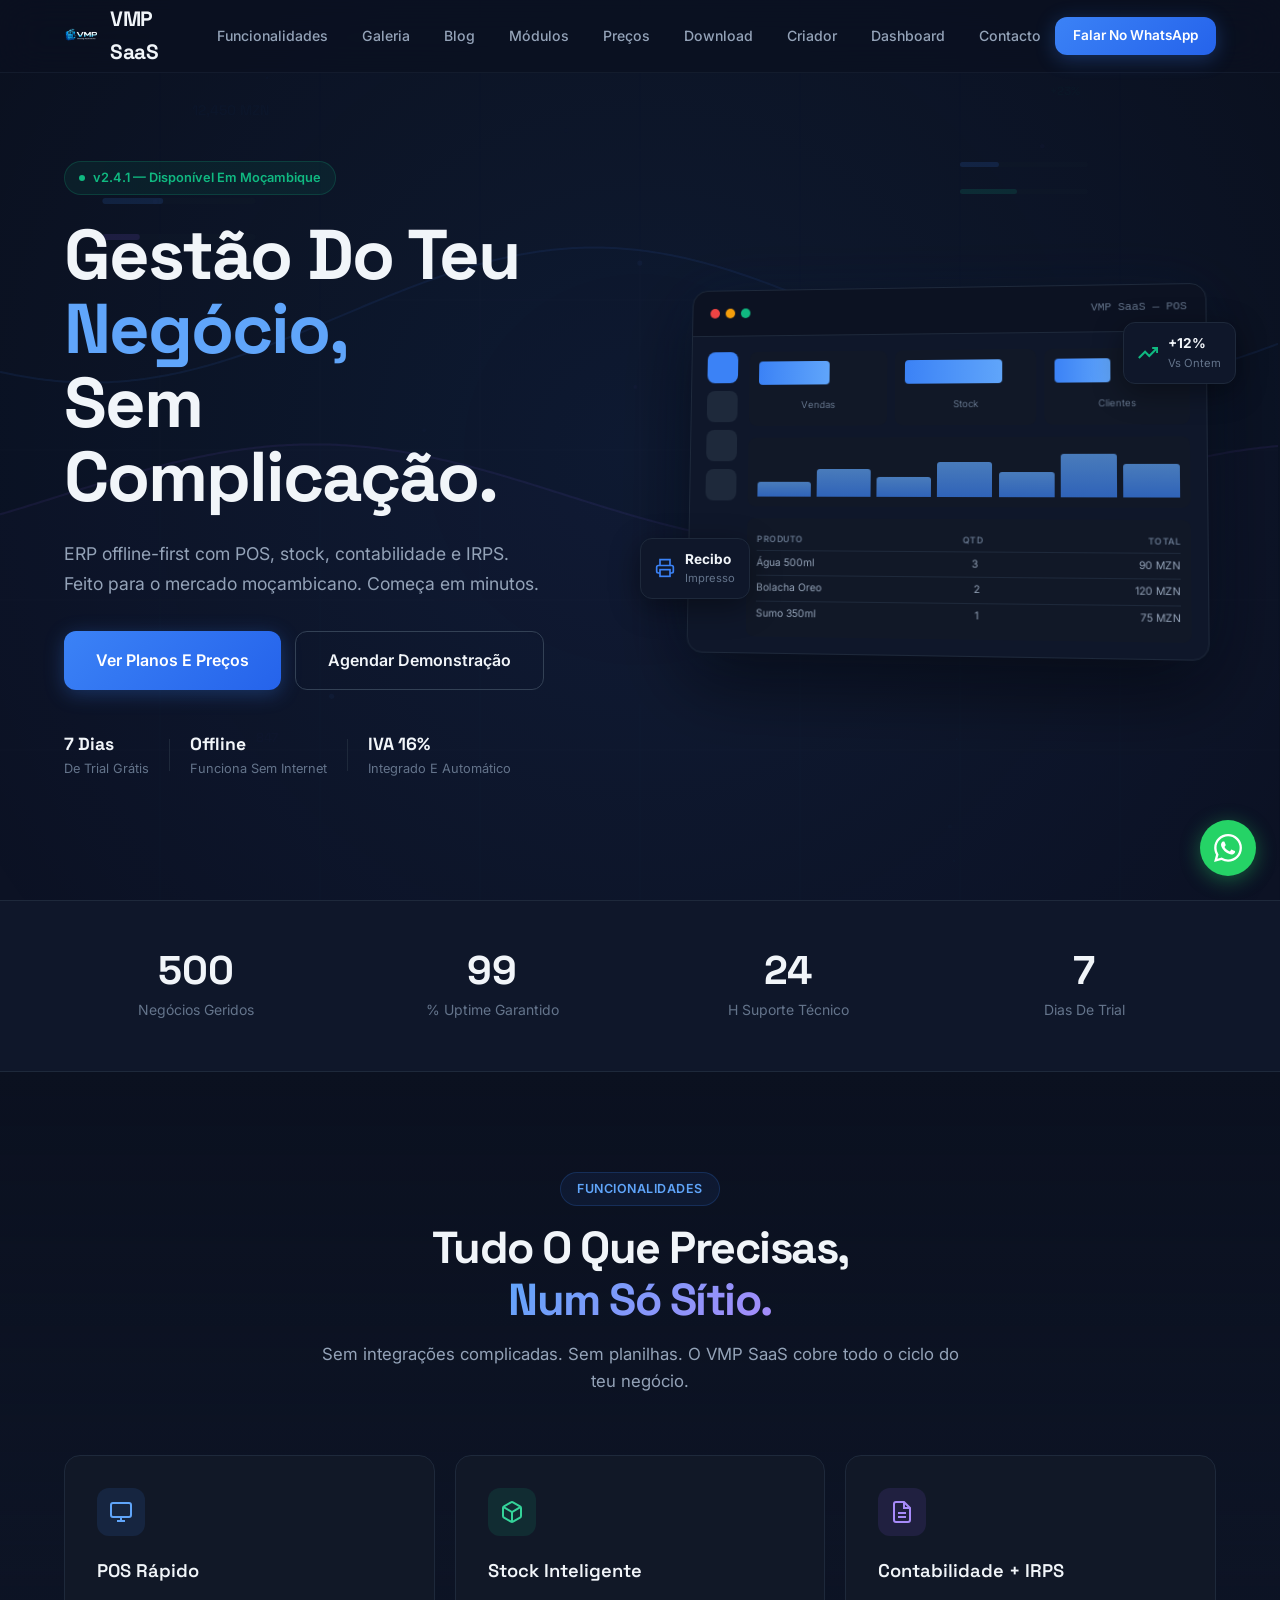
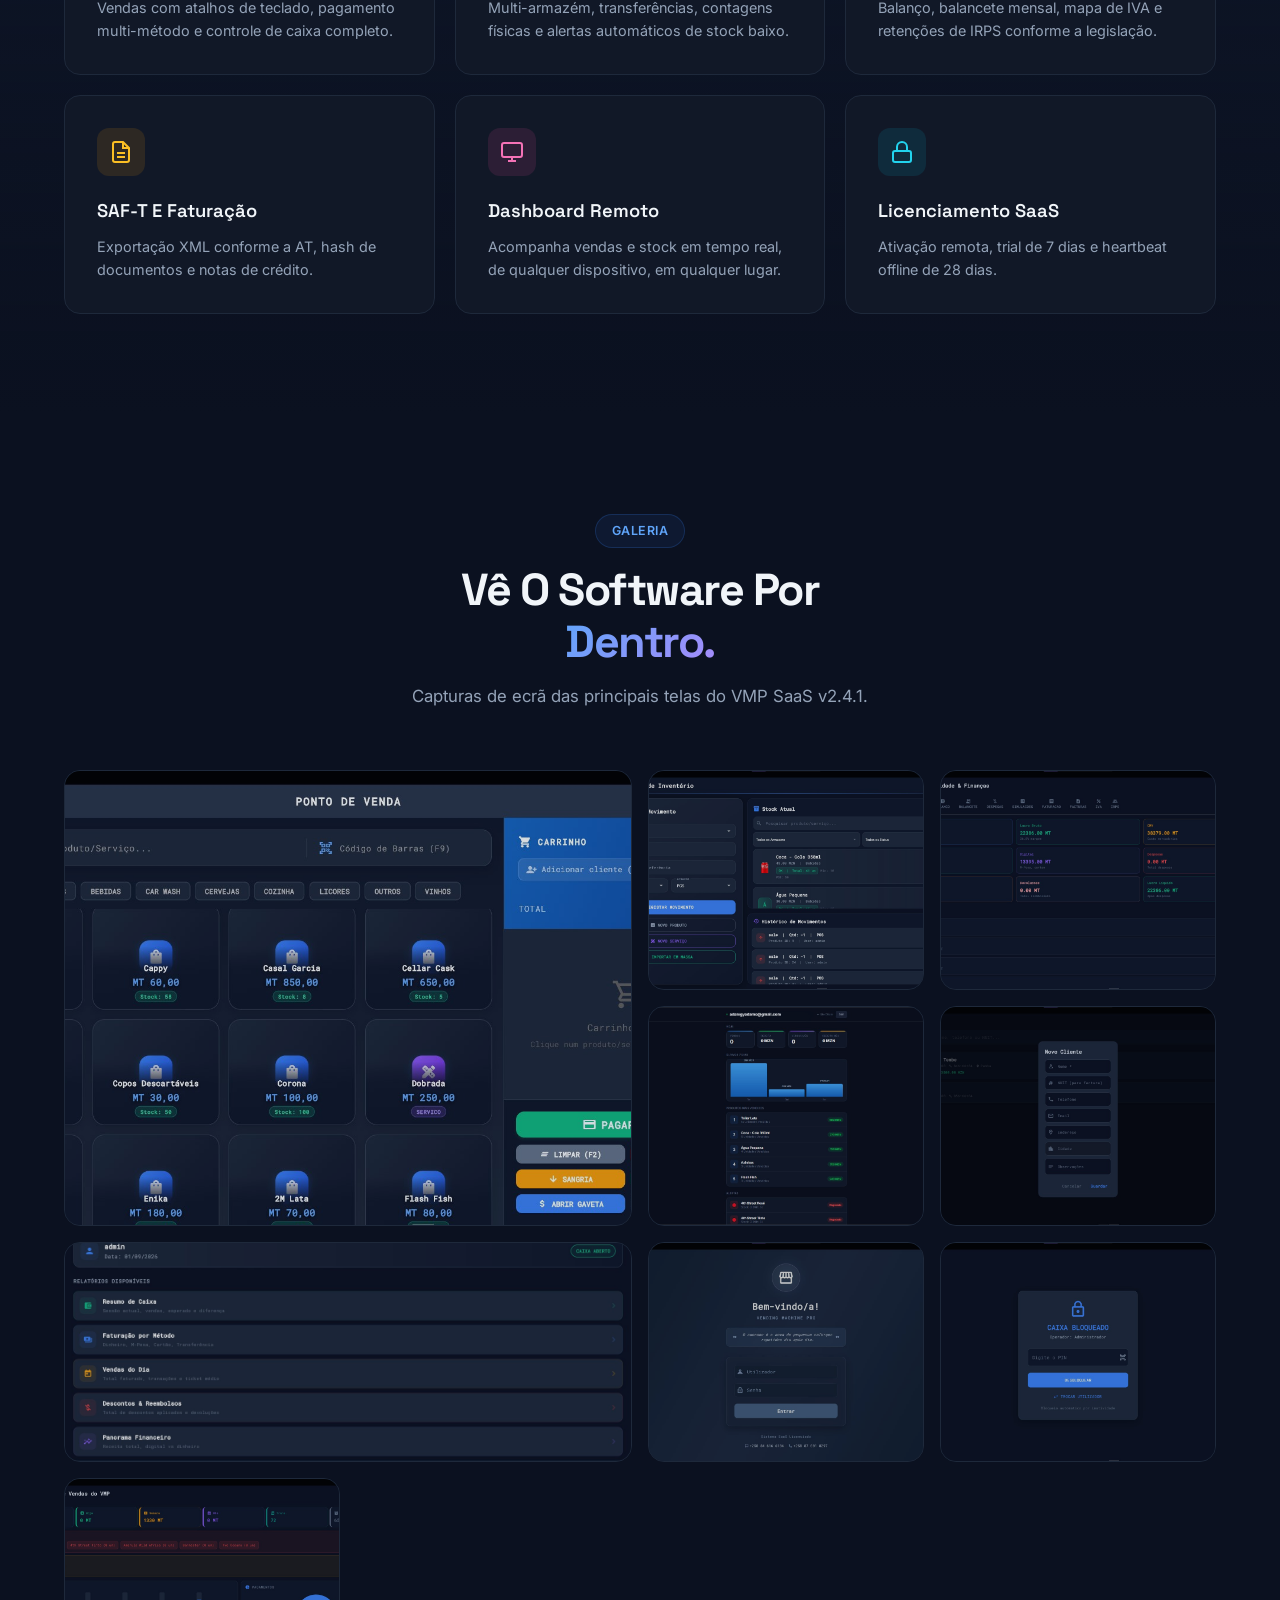
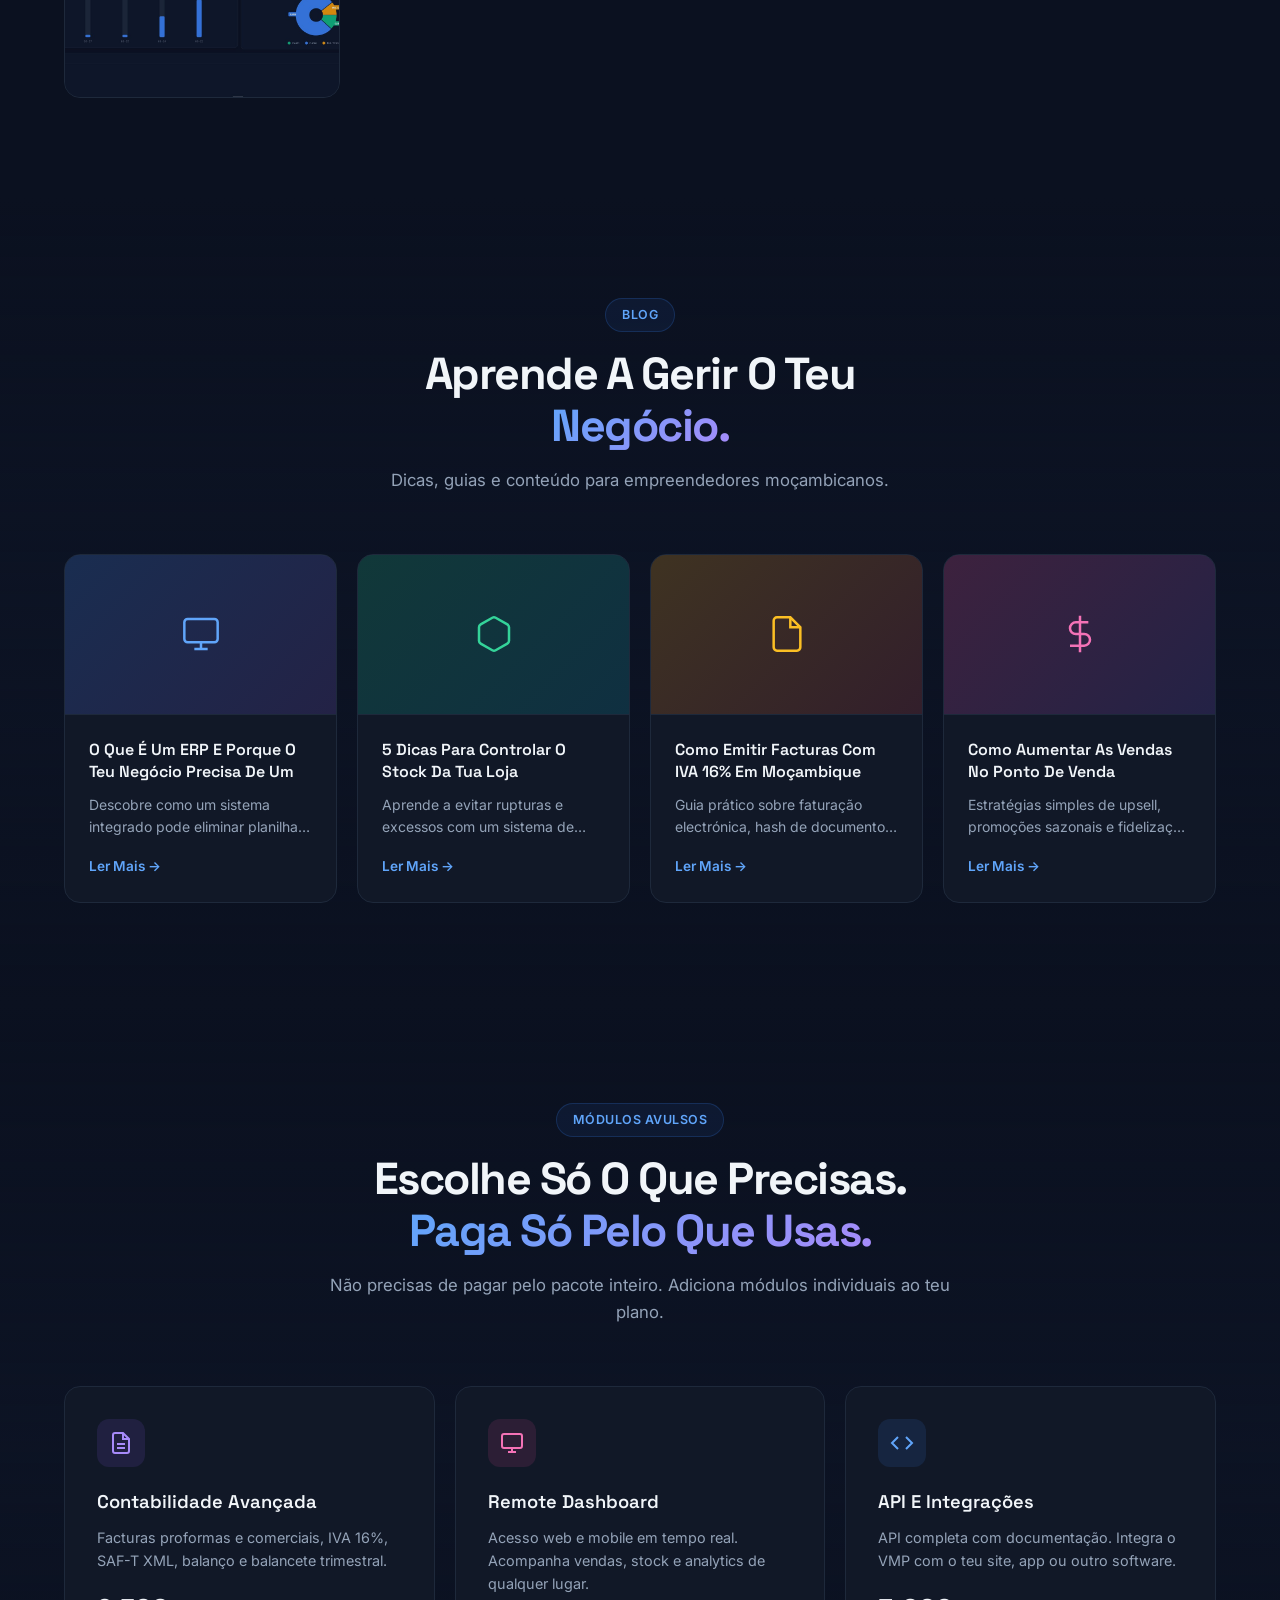
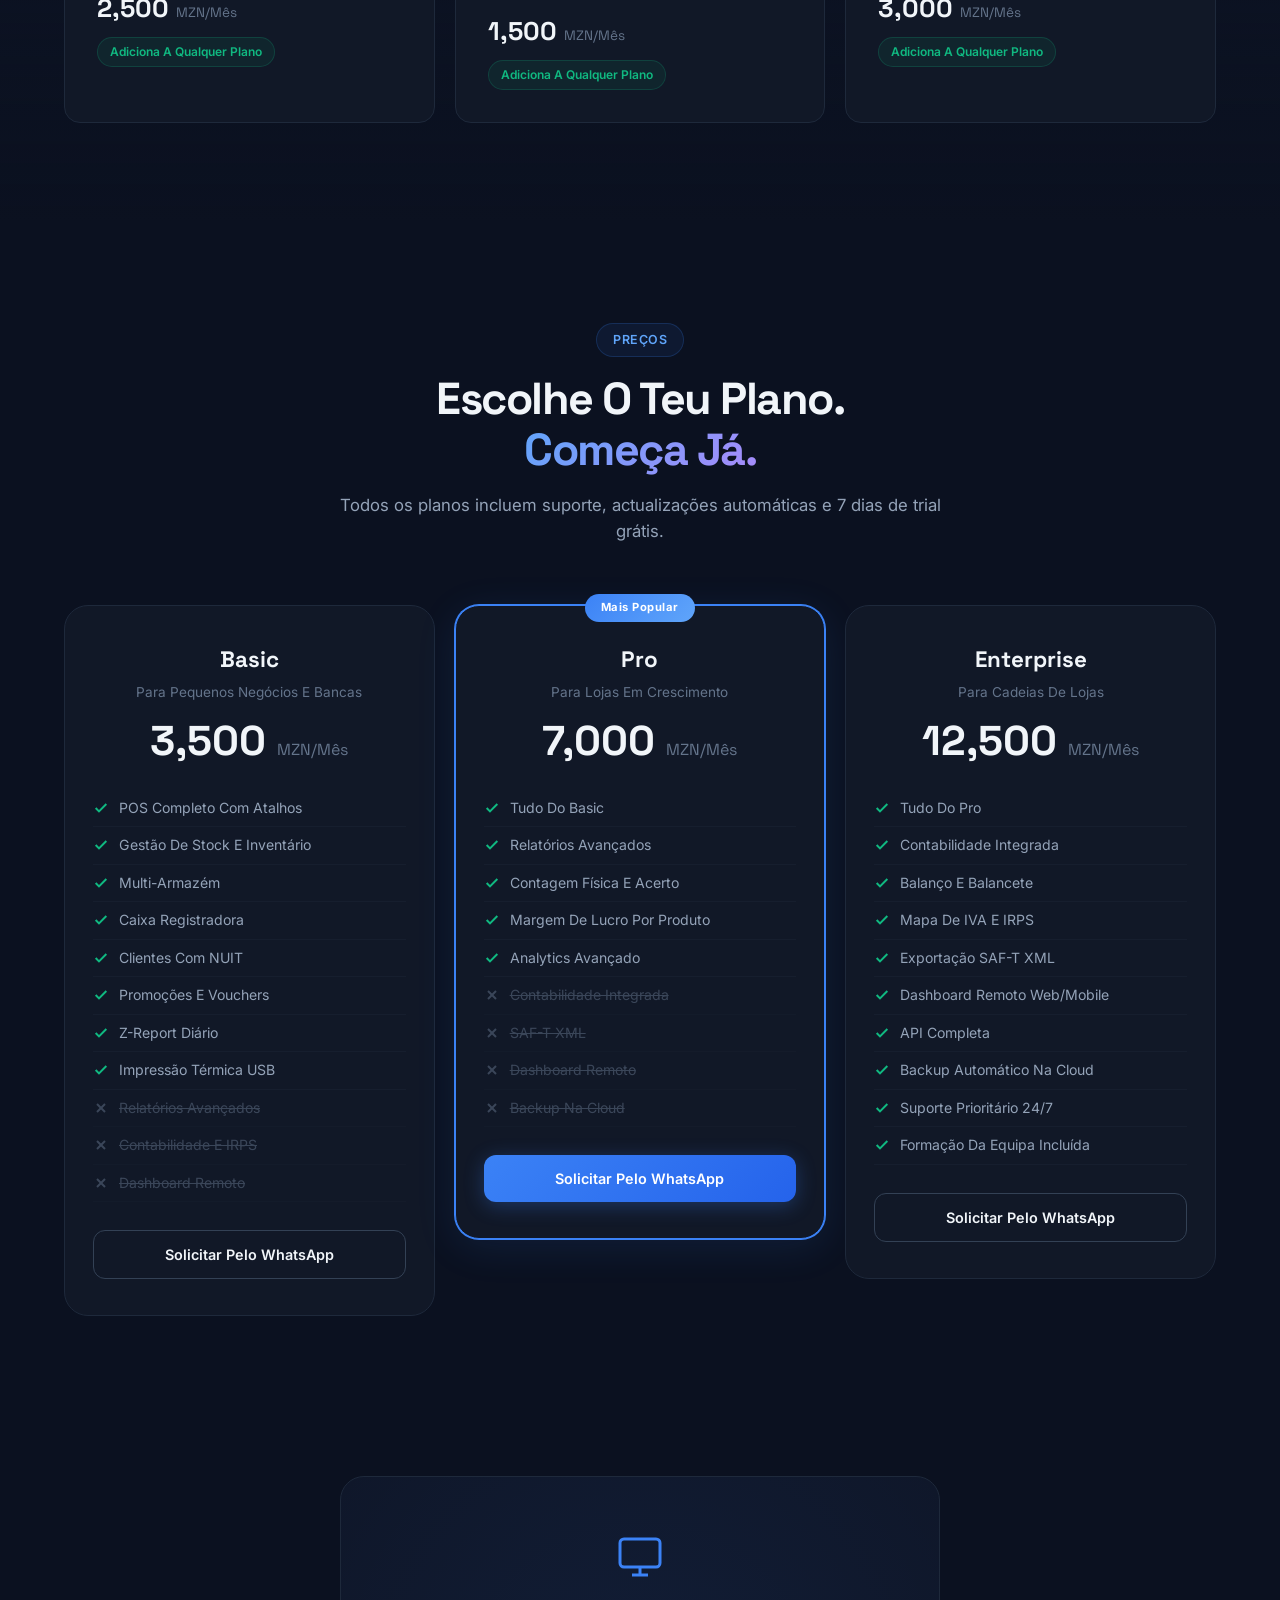
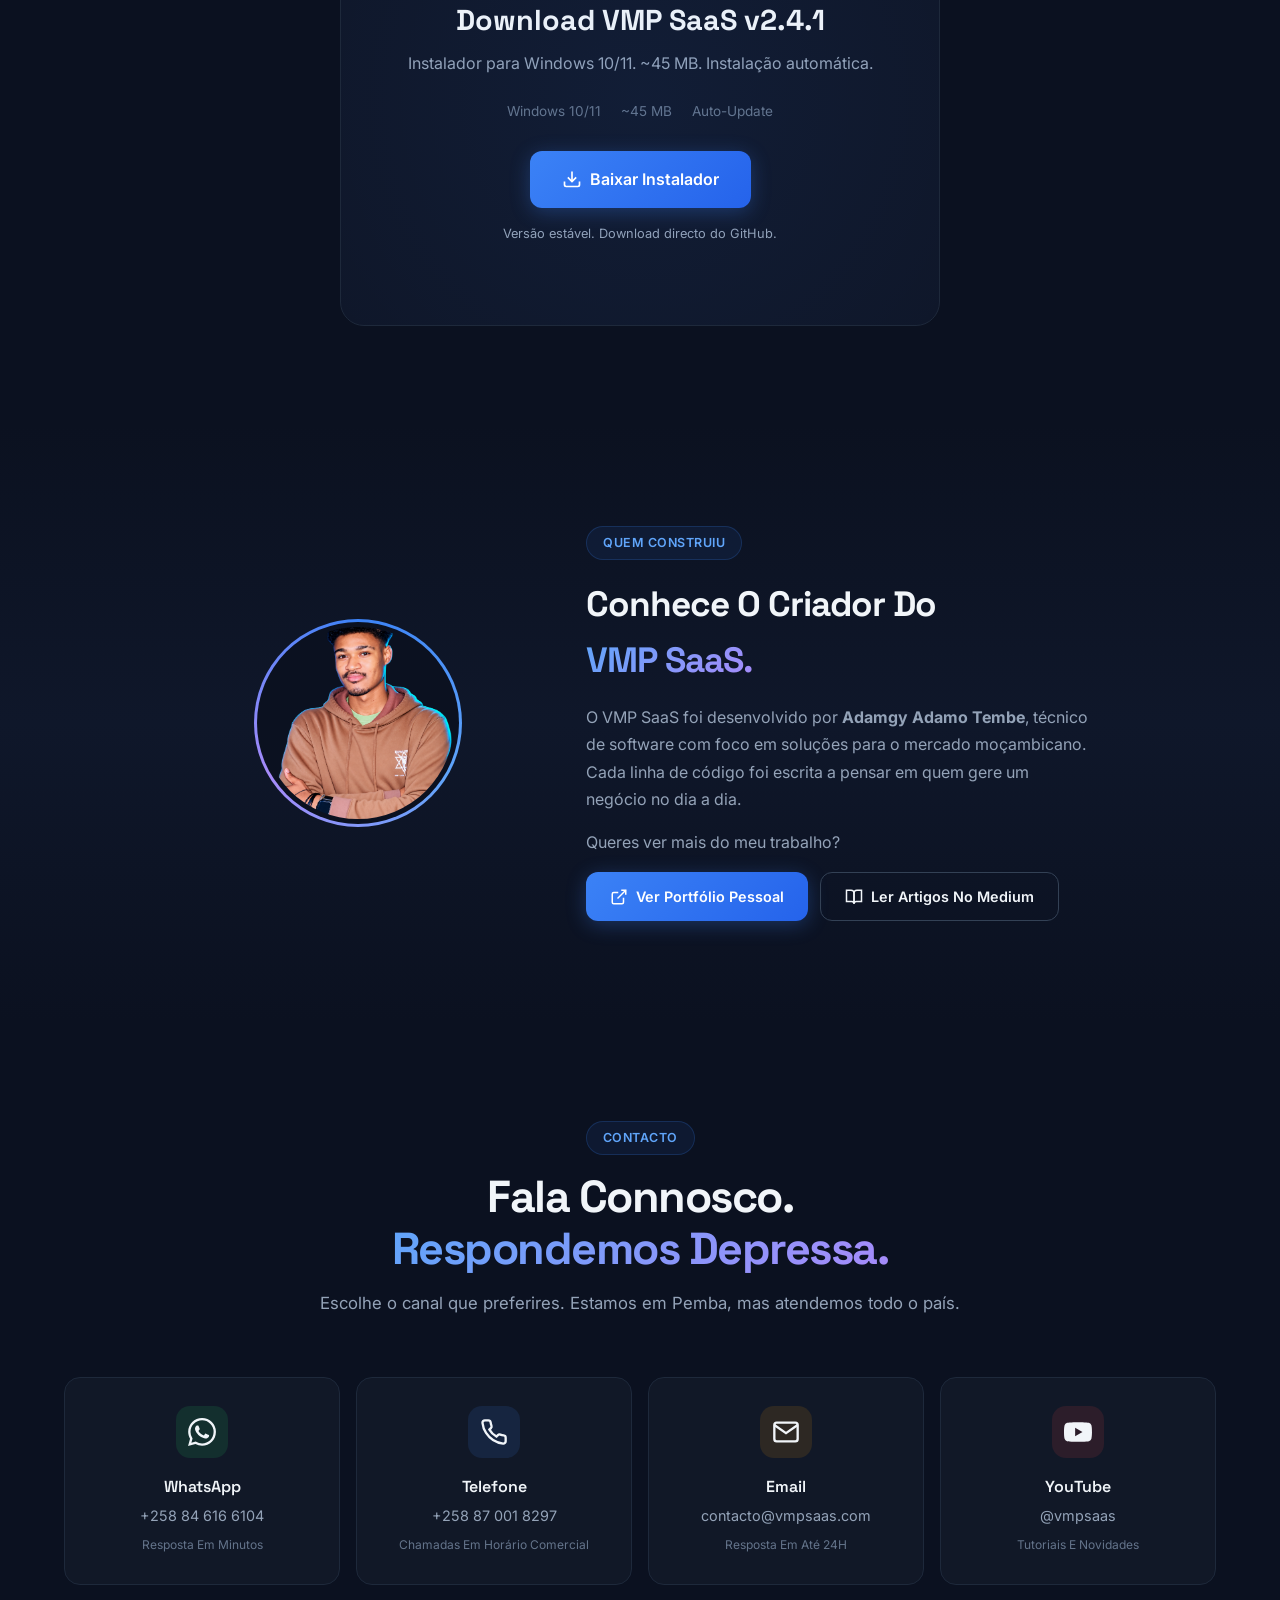
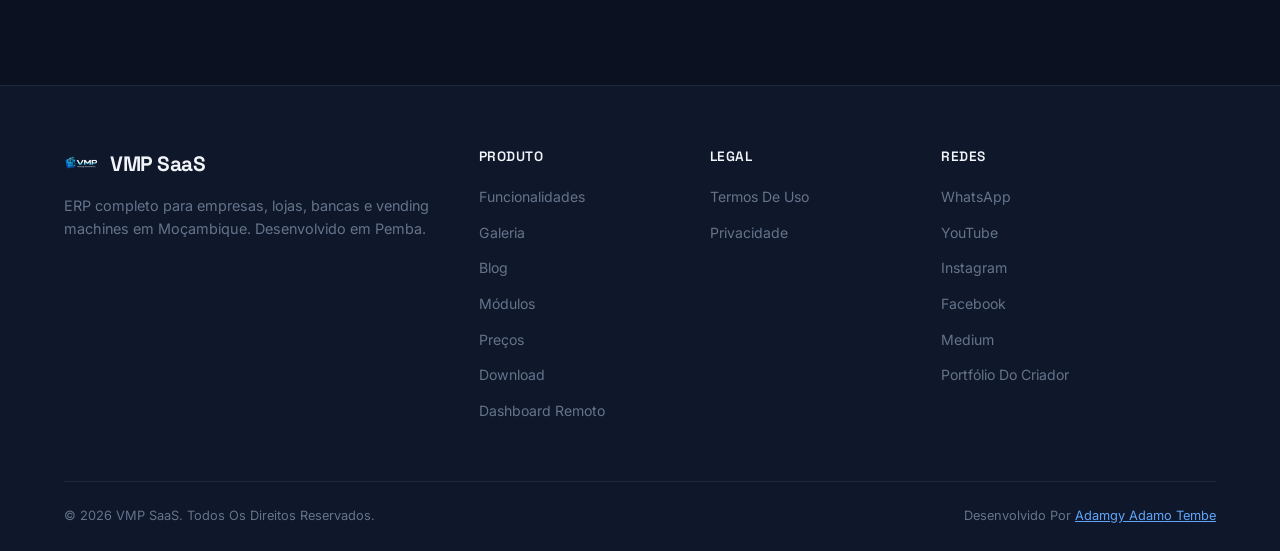
==== commit 0793ec36: "SEO: adicionar canonical tags, sitemap.xml, blog posts, FAQPage schema, Organization schema, melhori" ====
--- a/index.html
+++ b/index.html
@@ -10,6 +10,7 @@
   <meta name="robots" content="index, follow">
   <meta name="geo.region" content="MZ">
   <meta name="geo.placename" content="Pemba, Moçambique">
+  <link rel="canonical" href="https://www.vmpsaas.com/">
 
   <meta property="og:title" content="VMP SaaS — ERP Completo Para Moçambique">
   <meta property="og:description" content="ERP Offline-First para Moçambique. POS, Stock, Contabilidade, IRPS, SAF-T. Trial grátis de 7 dias.">
@@ -19,7 +20,7 @@
   <meta property="og:site_name" content="VMP SaaS">
   <meta property="og:locale" content="pt_MZ">
 
-  <title>VMP SaaS — ERP Completo Para Moçambique</title>
+  <title>VMP SaaS — ERP Completo Para Moçambique | POS, Stock, Contabilidade e SAF-T</title>
 
   <link rel="preconnect" href="https://fonts.googleapis.com">
   <link rel="preconnect" href="https://fonts.gstatic.com" crossorigin>
@@ -29,6 +30,7 @@
   <link rel="apple-touch-icon" href="assets/images/logo.png">
   <link rel="stylesheet" href="assets/css/style.css">
 
+  <!-- SoftwareApplication Schema (existente) -->
   <script type="application/ld+json">
   {
     "@context": "https://schema.org",
@@ -46,6 +48,30 @@
     "author": {"@type": "Person", "name": "Adamgy Adamo Tembe", "email": "contacto@vmpsaas.com", "telephone": "+258846166104"},
     "description": "ERP Completo Para Empresas, Lojas, Bancas E Vending Machines Em Moçambique.",
     "downloadUrl": "https://github.com/rozaytech/vmp/releases/download/v2.4.1/VMP-2.4.1-setup.exe"
+  }
+  </script>
+
+  <!-- Organization Schema (novo) -->
+  <script type="application/ld+json">
+  {
+    "@context": "https://schema.org",
+    "@type": "Organization",
+    "name": "VMP SaaS",
+    "url": "https://www.vmpsaas.com",
+    "logo": "https://vmpsaas.com/assets/images/logo.png",
+    "description": "ERP Offline-First para Moçambique. POS, Stock, Contabilidade, IRPS, SAF-T.",
+    "contactPoint": {
+      "@type": "ContactPoint",
+      "telephone": "+258846166104",
+      "contactType": "sales",
+      "availableLanguage": ["Portuguese"]
+    },
+    "sameAs": [
+      "https://www.youtube.com/@vmpsaas",
+      "https://wa.me/258846166104",
+      "https://www.instagram.com/rozay_camuflado",
+      "https://www.facebook.com/share/1D7jcPzTu9/"
+    ]
   }
   </script>
 </head>
@@ -302,7 +328,7 @@
         <div class="blog-content">
           <h3>O Que É Um ERP E Porque O Teu Negócio Precisa De Um</h3>
           <p>Descobre como um sistema integrado pode eliminar planilhas e reduzir erros no dia a dia da tua loja.</p>
-          <a href="#" class="blog-link" data-blog-id="1">Ler Mais →</a>
+          <a href="/blog/o-que-e-um-erp.html" class="blog-link">Ler Mais →</a>
         </div>
       </article>
       <article class="blog-card">
@@ -312,7 +338,7 @@
         <div class="blog-content">
           <h3>5 Dicas Para Controlar O Stock Da Tua Loja</h3>
           <p>Aprende a evitar rupturas e excessos com um sistema de gestão de inventário simples e eficaz.</p>
-          <a href="#" class="blog-link" data-blog-id="2">Ler Mais →</a>
+          <a href="/blog/5-dicas-controlar-stock.html" class="blog-link">Ler Mais →</a>
         </div>
       </article>
       <article class="blog-card">
@@ -322,7 +348,7 @@
         <div class="blog-content">
           <h3>Como Emitir Facturas Com IVA 16% Em Moçambique</h3>
           <p>Guia prático sobre faturação electrónica, hash de documentos e obrigações perante a AT.</p>
-          <a href="#" class="blog-link" data-blog-id="3">Ler Mais →</a>
+          <a href="/blog/como-emitir-facturas-iva-mocambique.html" class="blog-link">Ler Mais →</a>
         </div>
       </article>
       <article class="blog-card">
@@ -332,7 +358,7 @@
         <div class="blog-content">
           <h3>Como Aumentar As Vendas No Ponto De Venda</h3>
           <p>Estratégias simples de upsell, promoções sazonais e fidelização de clientes no caixa.</p>
-          <a href="#" class="blog-link" data-blog-id="4">Ler Mais →</a>
+          <a href="/blog/como-aumentar-vendas-ponto-de-venda.html" class="blog-link">Ler Mais →</a>
         </div>
       </article>
     </div>
@@ -377,6 +403,7 @@
     </div>
   </div>
 </section>
+
 <section class="section pricing" id="precos">
   <div class="container">
     <div class="section-header">
@@ -484,7 +511,7 @@
       <div class="creator-content">
         <span class="section-tag">Quem Construiu</span>
         <h2>Conhece O Criador Do<br><span class="text-gradient">VMP SaaS.</span></h2>
-        <p>O VMP SaaS foi desenvolvido por <strong>Adamgy Adamo Tembe</strong>, engenheiro de software com foco em soluções para o mercado moçambicano. Cada linha de código foi escrita a pensar em quem gere um negócio no dia a dia.</p>
+        <p>O VMP SaaS foi desenvolvido por <strong>Adamgy Adamo Tembe</strong>, técnico de software com foco em soluções para o mercado moçambicano. Cada linha de código foi escrita a pensar em quem gere um negócio no dia a dia.</p>
         <p>Queres ver mais do meu trabalho?</p>
         <div class="creator-cta">
           <a href="https://adamgy.vmpsaas.com/" class="btn btn-primary" target="_blank" rel="noopener">
@@ -601,15 +628,48 @@
   <svg width="20" height="20" viewBox="0 0 24 24" fill="none" stroke="currentColor" stroke-width="2.5"><polyline points="18 15 12 9 6 15"/></svg>
 </button>
 
-<div class="blog-modal" id="blogModal">
-  <div class="blog-modal-backdrop"></div>
-  <div class="blog-modal-card">
-    <button class="blog-modal-close" id="blogModalClose" aria-label="Fechar">&times;</button>
-    <h3 id="blogModalTitle"></h3>
-    <div class="blog-modal-body" id="blogModalBody"></div>
-  </div>
-</div>
+<!-- FAQPage Schema -->
+<script type="application/ld+json">
+{
+  "@context": "https://schema.org",
+  "@type": "FAQPage",
+  "mainEntity": [
+    {
+      "@type": "Question",
+      "name": "Quais são os planos disponíveis?",
+      "acceptedAnswer": {
+        "@type": "Answer",
+        "text": "Temos três planos: Basic (3.500 MZN/mês), Pro (7.000 MZN/mês) e Enterprise (12.500 MZN/mês). Cada plano inclui diferentes funcionalidades e limites de utilizadores e produtos."
+      }
+    },
+    {
+      "@type": "Question",
+      "name": "Posso testar o VMP SaaS antes de pagar?",
+      "acceptedAnswer": {
+        "@type": "Answer",
+        "text": "Sim, oferecemos 7 dias de trial grátis com todas as funcionalidades do plano Enterprise. Após o trial, pode escolher o plano que melhor se adapta ao seu negócio."
+      }
+    },
+    {
+      "@type": "Question",
+      "name": "O VMP SaaS funciona sem internet?",
+      "acceptedAnswer": {
+        "@type": "Answer",
+        "text": "Sim, o VMP SaaS é offline-first. Funciona perfeitamente sem internet, e sincroniza automaticamente os dados quando a conexão é restabelecida. Ideal para zonas com internet instável."
+      }
+    },
+    {
+      "@type": "Question",
+      "name": "O IVA já está incluído nos preços?",
+      "acceptedAnswer": {
+        "@type": "Answer",
+        "text": "Os preços são apresentados sem IVA. O IVA de 16% é aplicado na faturação, conforme exige a legislação moçambicana."
+      }
+    }
+  ]
+}
+</script>
 
 <script src="assets/js/script.js"></script>
 </body>
-</html>
+</html>
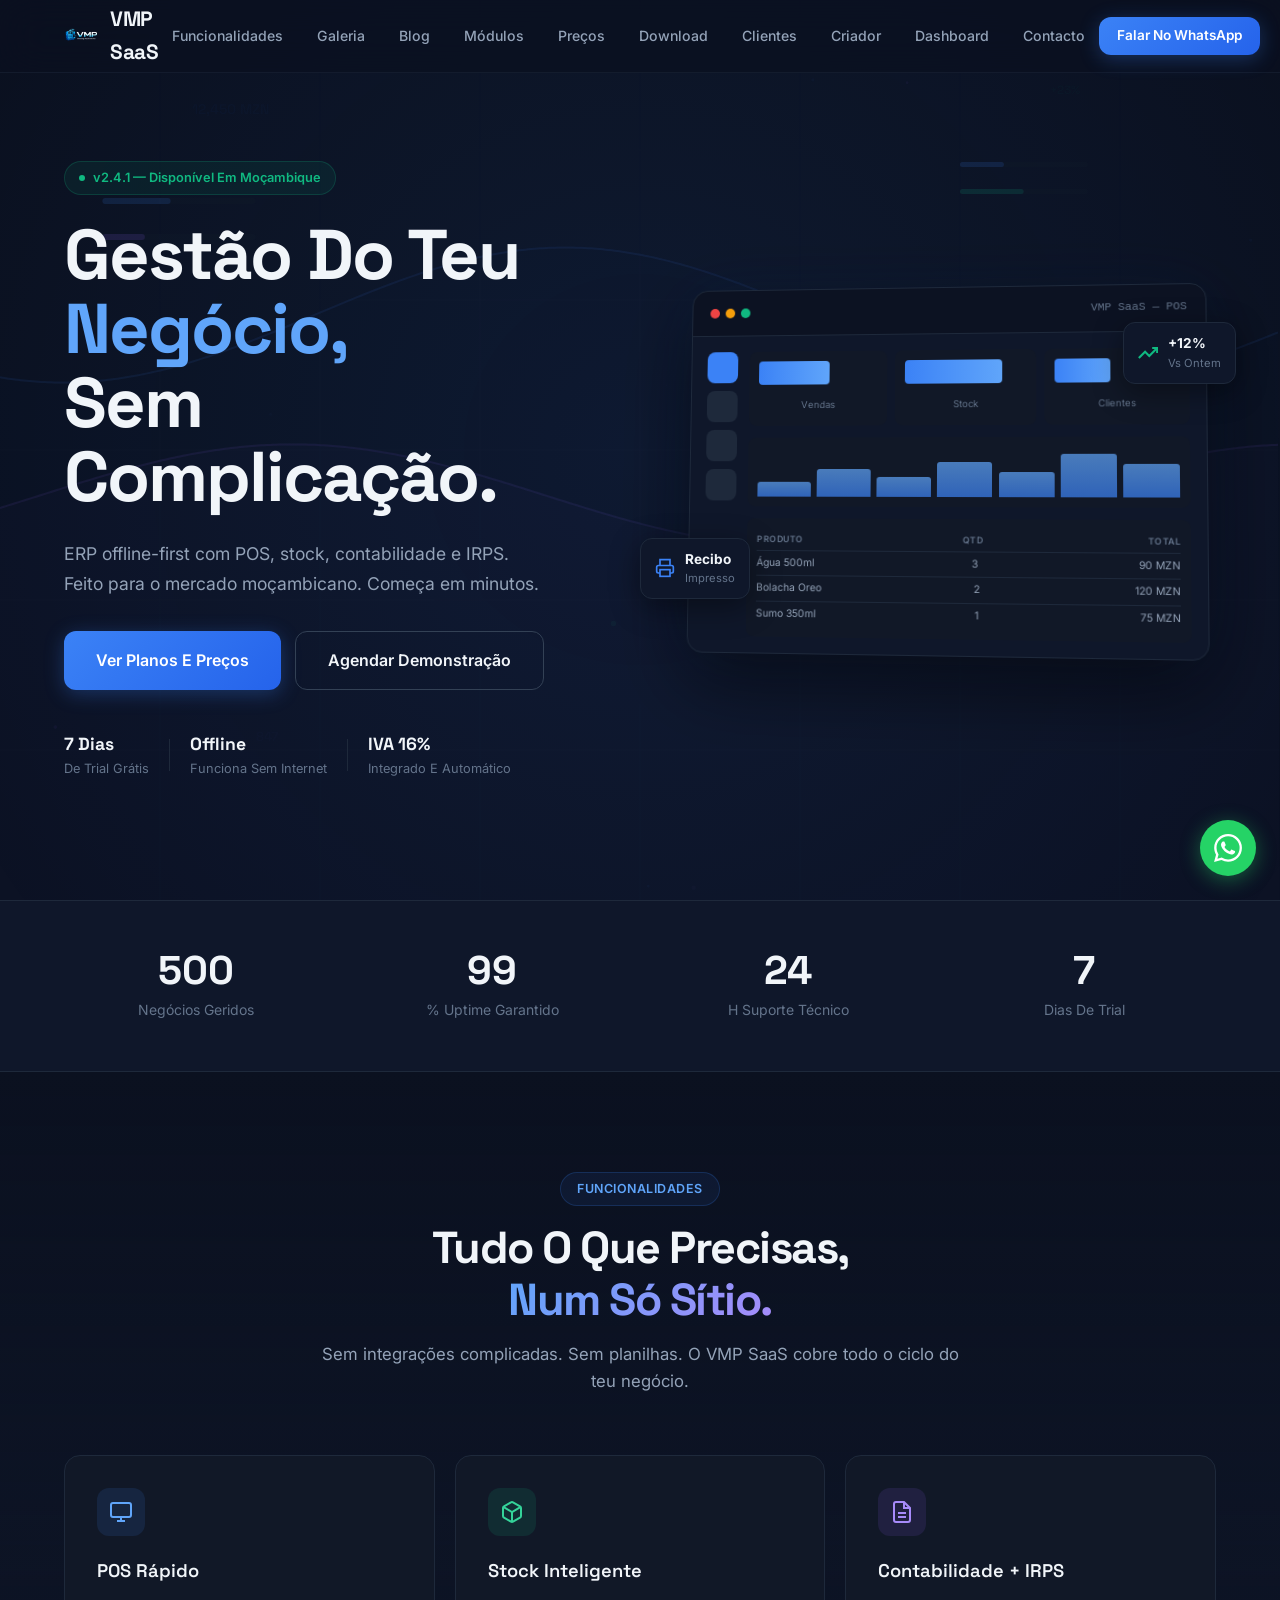
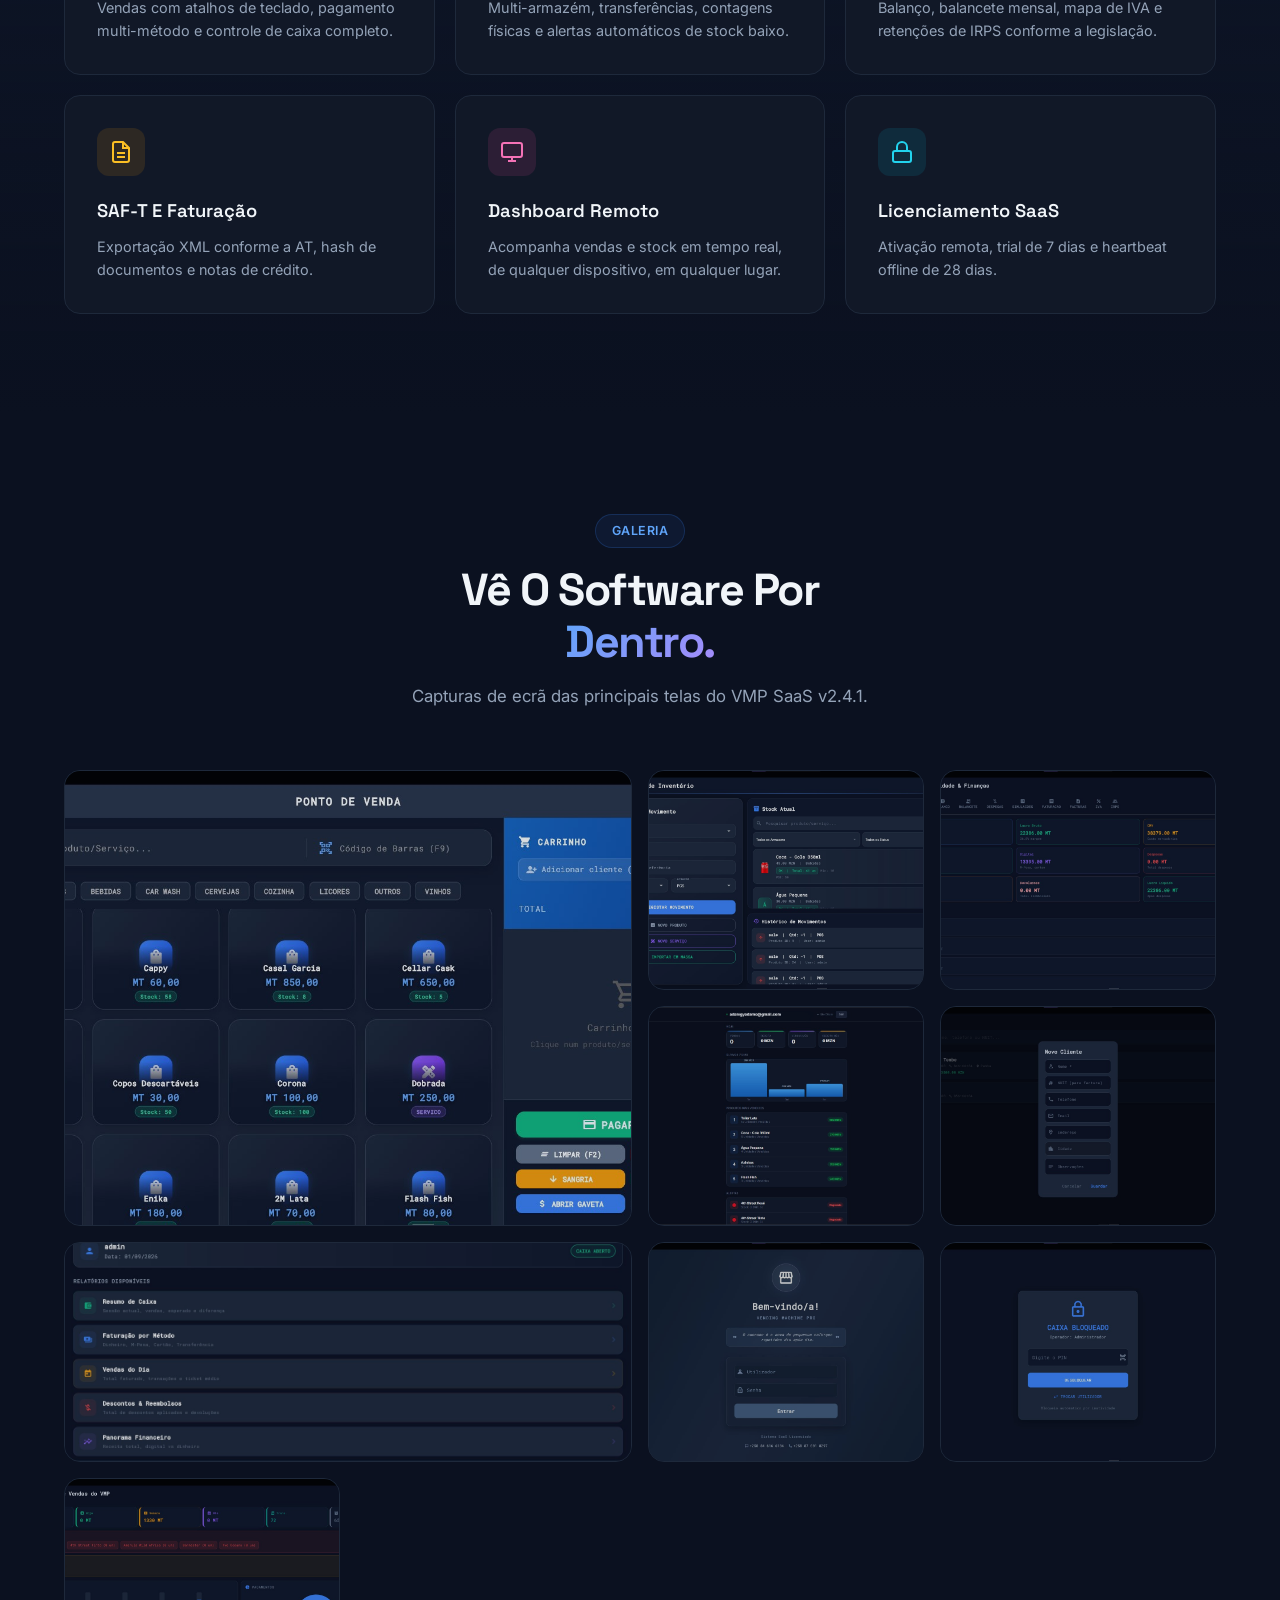
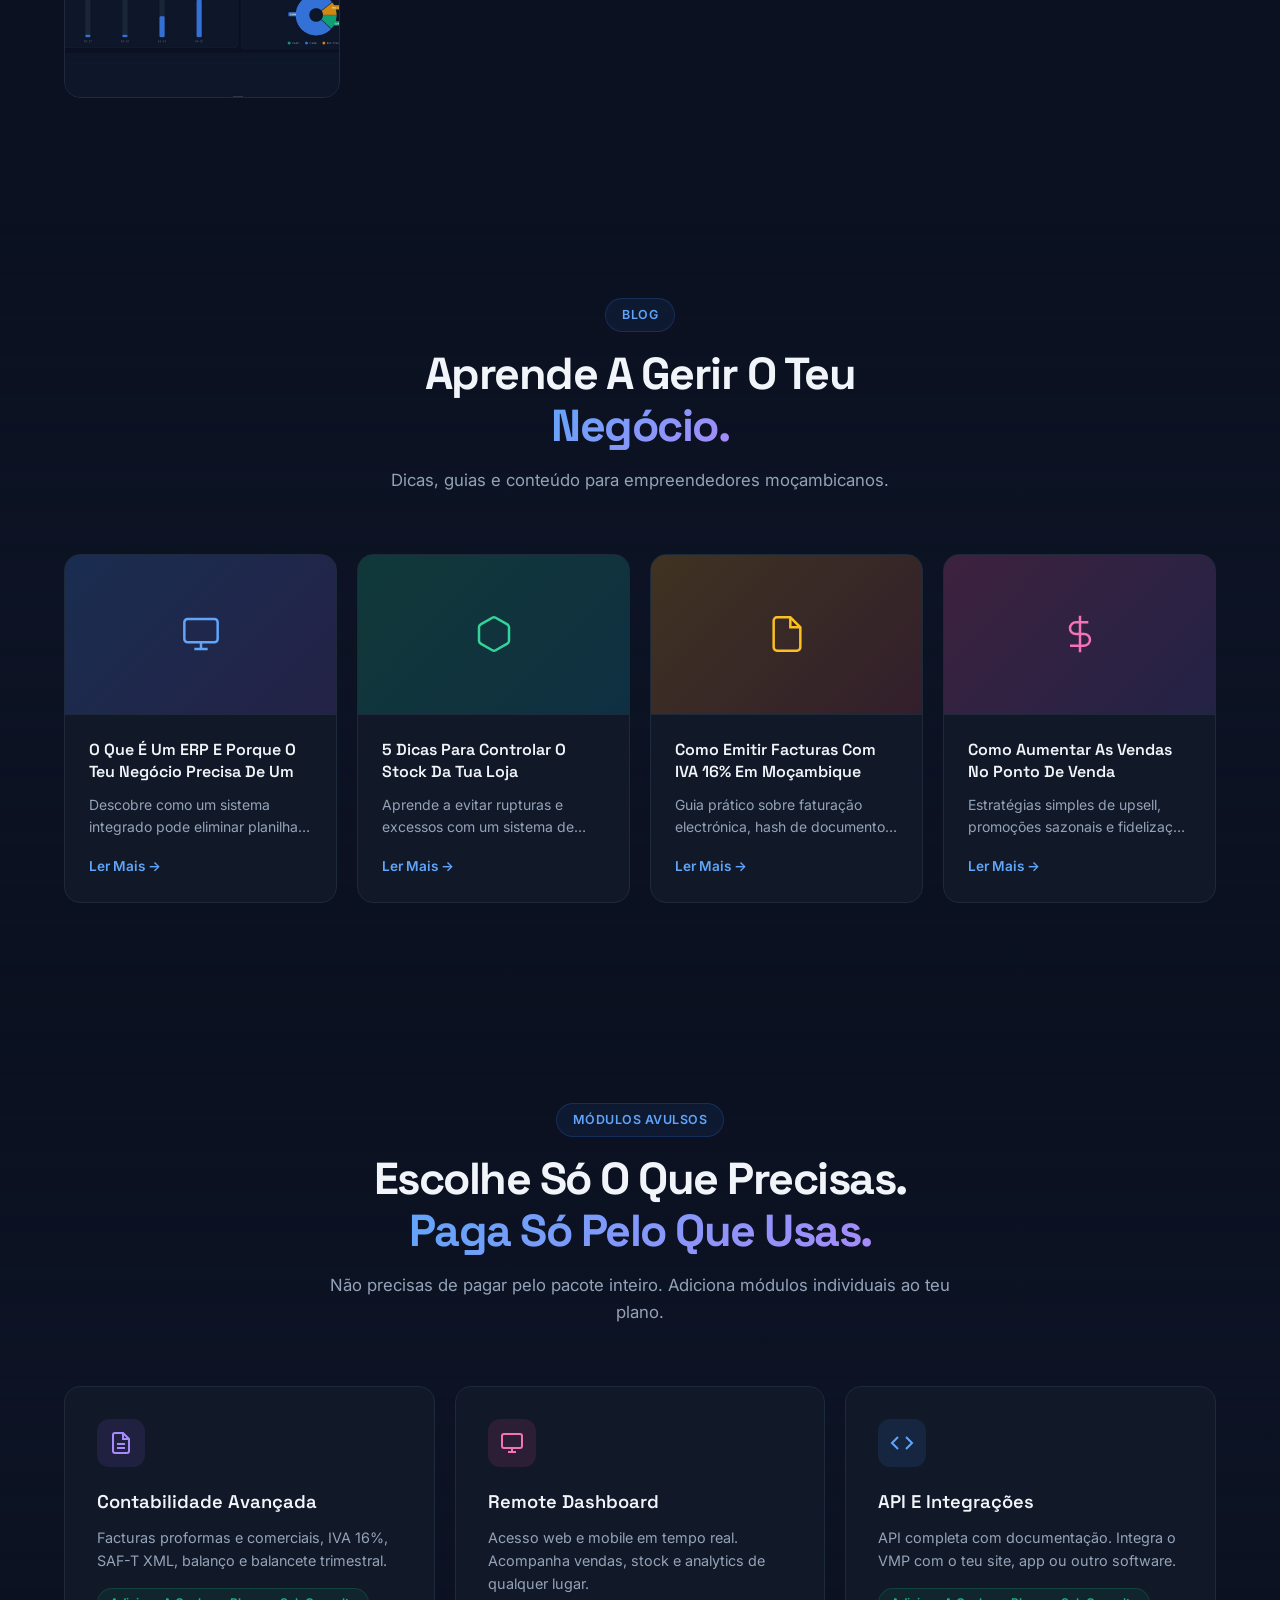
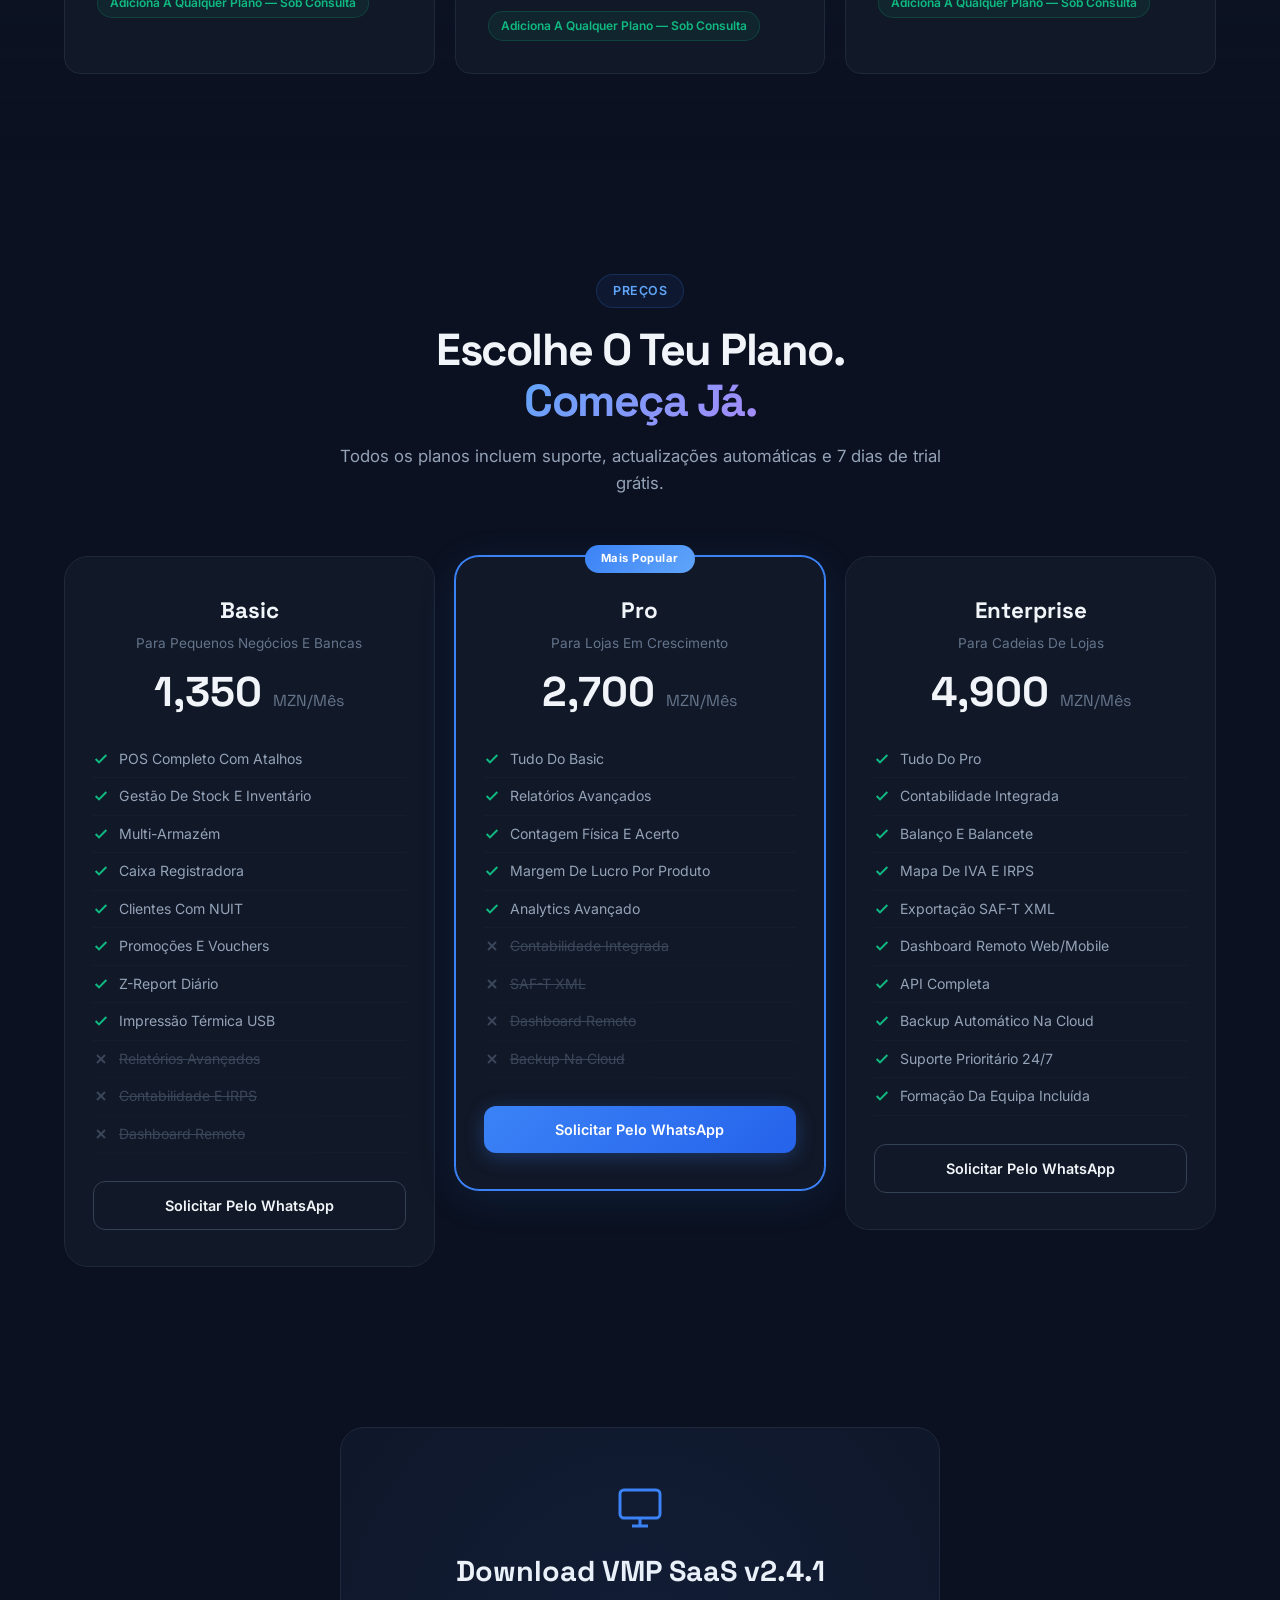
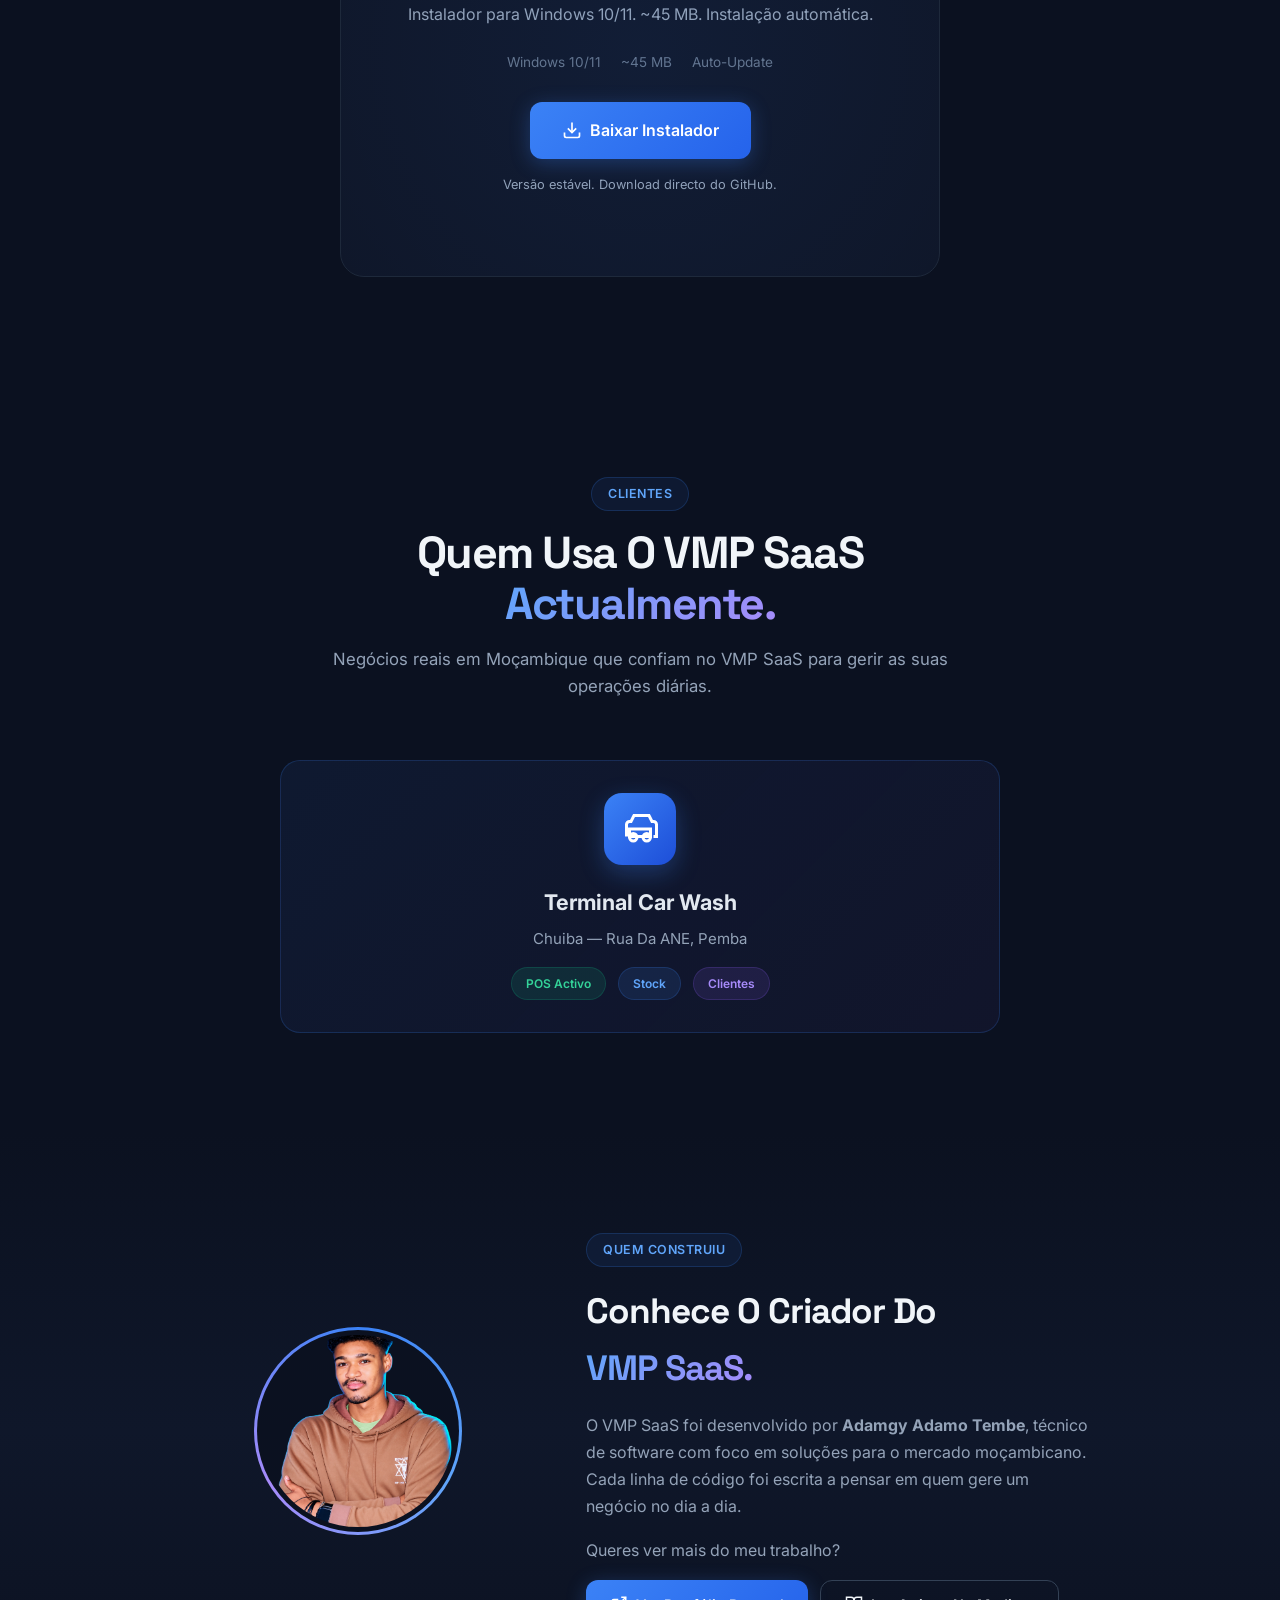
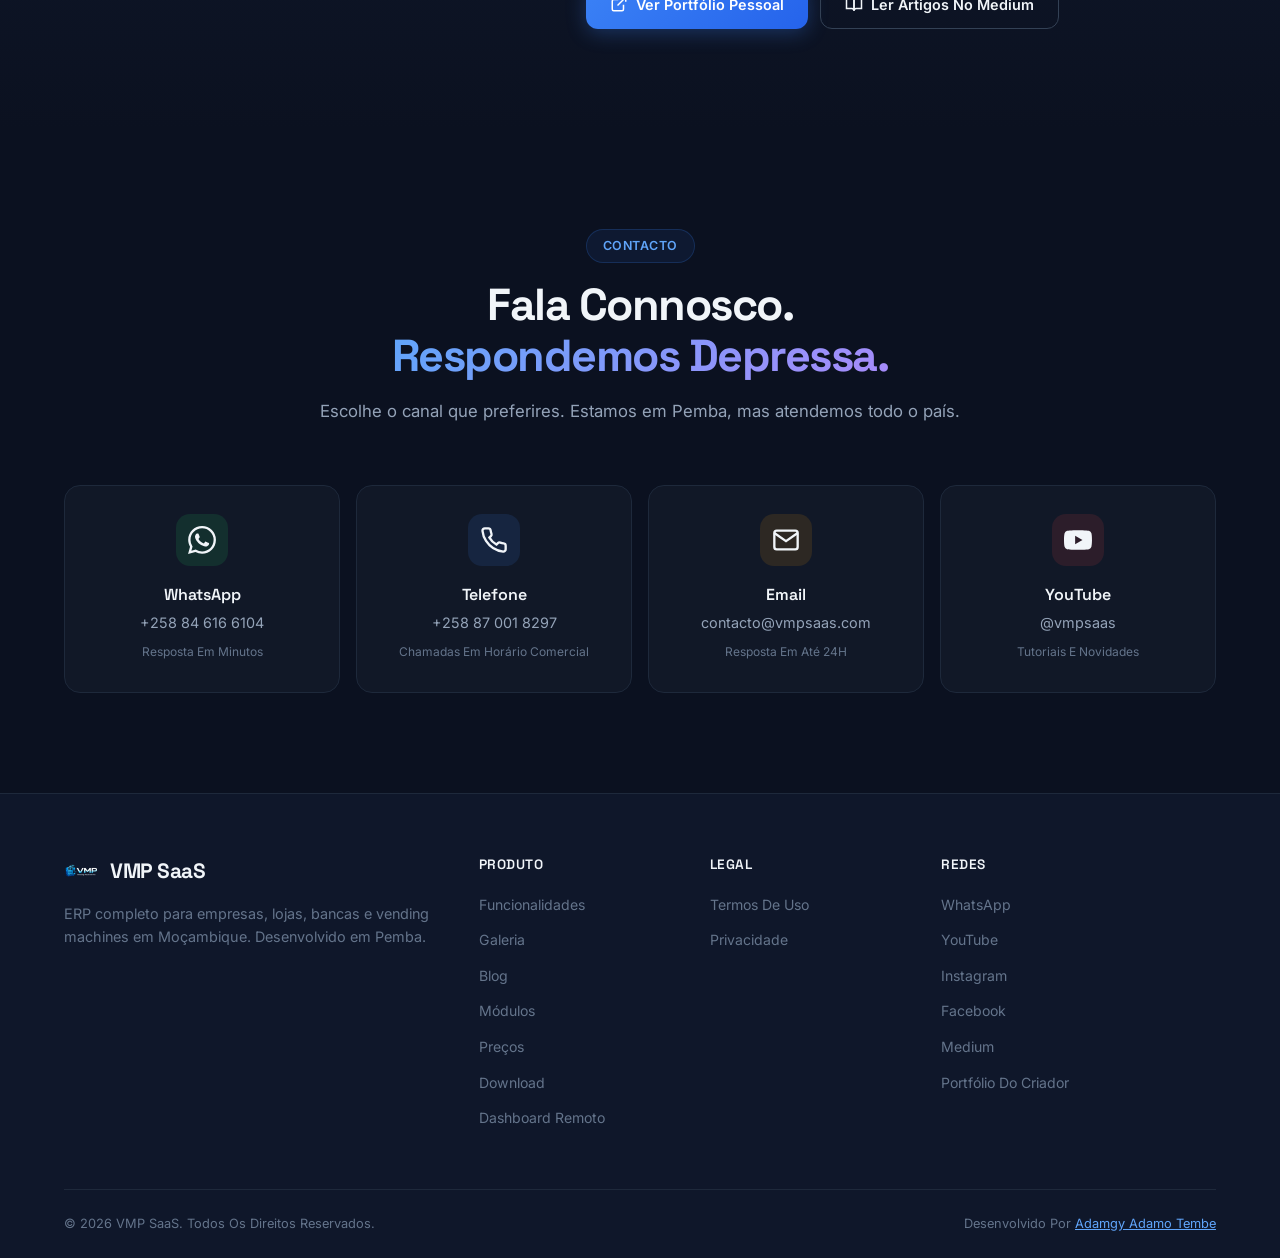
==== commit 41308aac: "feat: Atualiza preços na landing e termos; adiciona secção de clientes (Terminal Car Wash)" ====
--- a/index.html
+++ b/index.html
@@ -40,9 +40,9 @@
     "operatingSystem": "Windows 10, Windows 11",
     "softwareVersion": "2.4.1",
     "offers": [
-      {"@type": "Offer", "name": "Basic", "price": "3500", "priceCurrency": "MZN", "availability": "https://schema.org/InStock"},
-      {"@type": "Offer", "name": "Pro", "price": "7000", "priceCurrency": "MZN", "availability": "https://schema.org/InStock"},
-      {"@type": "Offer", "name": "Enterprise", "price": "12500", "priceCurrency": "MZN", "availability": "https://schema.org/InStock"}
+      {"@type": "Offer", "name": "Basic", "price": "1350", "priceCurrency": "MZN", "availability": "https://schema.org/InStock"},
+      {"@type": "Offer", "name": "Pro", "price": "2700", "priceCurrency": "MZN", "availability": "https://schema.org/InStock"},
+      {"@type": "Offer", "name": "Enterprise", "price": "4900", "priceCurrency": "MZN", "availability": "https://schema.org/InStock"}
     ],
     "aggregateRating": {"@type": "AggregateRating", "ratingValue": "4.9", "ratingCount": "500"},
     "author": {"@type": "Person", "name": "Adamgy Adamo Tembe", "email": "contacto@vmpsaas.com", "telephone": "+258846166104"},
@@ -92,6 +92,7 @@
       <a href="#modulos">Módulos</a>
       <a href="#precos">Preços</a>
       <a href="#download">Download</a>
+      <a href="#clientes">Clientes</a>
       <a href="#criador">Criador</a>
       <a href="dashboard.html">Dashboard</a>
       <a href="#contacto">Contacto</a>
@@ -379,8 +380,7 @@
         </div>
         <h3>Contabilidade Avançada</h3>
         <p>Facturas proformas e comerciais, IVA 16%, SAF-T XML, balanço e balancete trimestral.</p>
-        <div class="module-price">2,500 <span>MZN/Mês</span></div>
-        <span class="module-note">Adiciona A Qualquer Plano</span>
+        <span class="module-note">Adiciona A Qualquer Plano — Sob Consulta</span>
       </div>
       <div class="module-card">
         <div class="module-icon" style="--bg: rgba(236,72,153,0.12); --color: #F472B6;">
@@ -388,8 +388,7 @@
         </div>
         <h3>Remote Dashboard</h3>
         <p>Acesso web e mobile em tempo real. Acompanha vendas, stock e analytics de qualquer lugar.</p>
-        <div class="module-price">1,500 <span>MZN/Mês</span></div>
-        <span class="module-note">Adiciona A Qualquer Plano</span>
+        <span class="module-note">Adiciona A Qualquer Plano — Sob Consulta</span>
       </div>
       <div class="module-card">
         <div class="module-icon" style="--bg: rgba(59,130,246,0.12); --color: #60A5FA;">
@@ -397,8 +396,7 @@
         </div>
         <h3>API E Integrações</h3>
         <p>API completa com documentação. Integra o VMP com o teu site, app ou outro software.</p>
-        <div class="module-price">3,000 <span>MZN/Mês</span></div>
-        <span class="module-note">Adiciona A Qualquer Plano</span>
+        <span class="module-note">Adiciona A Qualquer Plano — Sob Consulta</span>
       </div>
     </div>
   </div>
@@ -416,7 +414,7 @@
         <div class="pricing-header">
           <h3>Basic</h3>
           <p class="pricing-desc">Para Pequenos Negócios E Bancas</p>
-          <div class="pricing-price">3,500 <span>MZN/Mês</span></div>
+          <div class="pricing-price">1,350 <span>MZN/Mês</span></div>
         </div>
         <ul class="pricing-list">
           <li>POS Completo Com Atalhos</li>
@@ -438,7 +436,7 @@
         <div class="pricing-header">
           <h3>Pro</h3>
           <p class="pricing-desc">Para Lojas Em Crescimento</p>
-          <div class="pricing-price">7,000 <span>MZN/Mês</span></div>
+          <div class="pricing-price">2,700 <span>MZN/Mês</span></div>
         </div>
         <ul class="pricing-list">
           <li>Tudo Do Basic</li>
@@ -457,7 +455,7 @@
         <div class="pricing-header">
           <h3>Enterprise</h3>
           <p class="pricing-desc">Para Cadeias De Lojas</p>
-          <div class="pricing-price">12,500 <span>MZN/Mês</span></div>
+          <div class="pricing-price">4,900 <span>MZN/Mês</span></div>
         </div>
         <ul class="pricing-list">
           <li>Tudo Do Pro</li>
@@ -495,6 +493,30 @@
         Baixar Instalador
       </a>
       <p class="download-note">Versão estável. Download directo do GitHub.</p>
+    </div>
+  </div>
+</section>
+
+<section class="section clients" id="clientes">
+  <div class="container">
+    <div class="section-header">
+      <span class="section-tag">Clientes</span>
+      <h2>Quem Usa O VMP SaaS<br><span class="text-gradient">Actualmente.</span></h2>
+      <p>Negócios reais em Moçambique que confiam no VMP SaaS para gerir as suas operações diárias.</p>
+    </div>
+    <div style="display: grid; grid-template-columns: repeat(auto-fit, minmax(320px, 1fr)); gap: 24px; max-width: 720px; margin: 0 auto;">
+      <div style="background: linear-gradient(135deg, rgba(59,130,246,0.08), rgba(139,92,246,0.05)); border: 1px solid rgba(59,130,246,0.2); border-radius: 20px; padding: 32px; text-align: center;">
+        <div style="width: 72px; height: 72px; border-radius: 18px; background: linear-gradient(135deg, #3B82F6, #1D4ED8); display: flex; align-items: center; justify-content: center; margin: 0 auto 20px; box-shadow: 0 8px 24px rgba(59,130,246,0.3);">
+          <svg width="36" height="36" viewBox="0 0 24 24" fill="none" stroke="#fff" stroke-width="2"><path d="M5 17h14v-5H5v5zm-2 0V9a2 2 0 0 1 2-2h1l2-4h10l2 4h1a2 2 0 0 1 2 2v8h-2"/><circle cx="7.5" cy="17.5" r="2.5"/><circle cx="16.5" cy="17.5" r="2.5"/></svg>
+        </div>
+        <h3 style="font-size: 1.35rem; font-weight: 700; color: #E2E8F0; margin-bottom: 8px;">Terminal Car Wash</h3>
+        <p style="color: #94A3B8; font-size: 0.9375rem; margin-bottom: 16px;">Chuiba — Rua Da ANE, Pemba</p>
+        <div style="display: flex; justify-content: center; gap: 12px; flex-wrap: wrap;">
+          <span style="padding: 6px 14px; background: rgba(16,185,129,0.12); color: #34D399; border-radius: 20px; font-size: 0.75rem; font-weight: 600; border: 1px solid rgba(16,185,129,0.2);">POS Activo</span>
+          <span style="padding: 6px 14px; background: rgba(59,130,246,0.12); color: #60A5FA; border-radius: 20px; font-size: 0.75rem; font-weight: 600; border: 1px solid rgba(59,130,246,0.2);">Stock</span>
+          <span style="padding: 6px 14px; background: rgba(139,92,246,0.12); color: #A78BFA; border-radius: 20px; font-size: 0.75rem; font-weight: 600; border: 1px solid rgba(139,92,246,0.2);">Clientes</span>
+        </div>
+      </div>
     </div>
   </div>
 </section>
@@ -639,7 +661,7 @@
       "name": "Quais são os planos disponíveis?",
       "acceptedAnswer": {
         "@type": "Answer",
-        "text": "Temos três planos: Basic (3.500 MZN/mês), Pro (7.000 MZN/mês) e Enterprise (12.500 MZN/mês). Cada plano inclui diferentes funcionalidades e limites de utilizadores e produtos."
+        "text": "Temos três planos: Basic (1.350 MZN/mês), Pro (2.700 MZN/mês) e Enterprise (4.900 MZN/mês). Cada plano inclui diferentes funcionalidades e limites de utilizadores e produtos."
       }
     },
     {
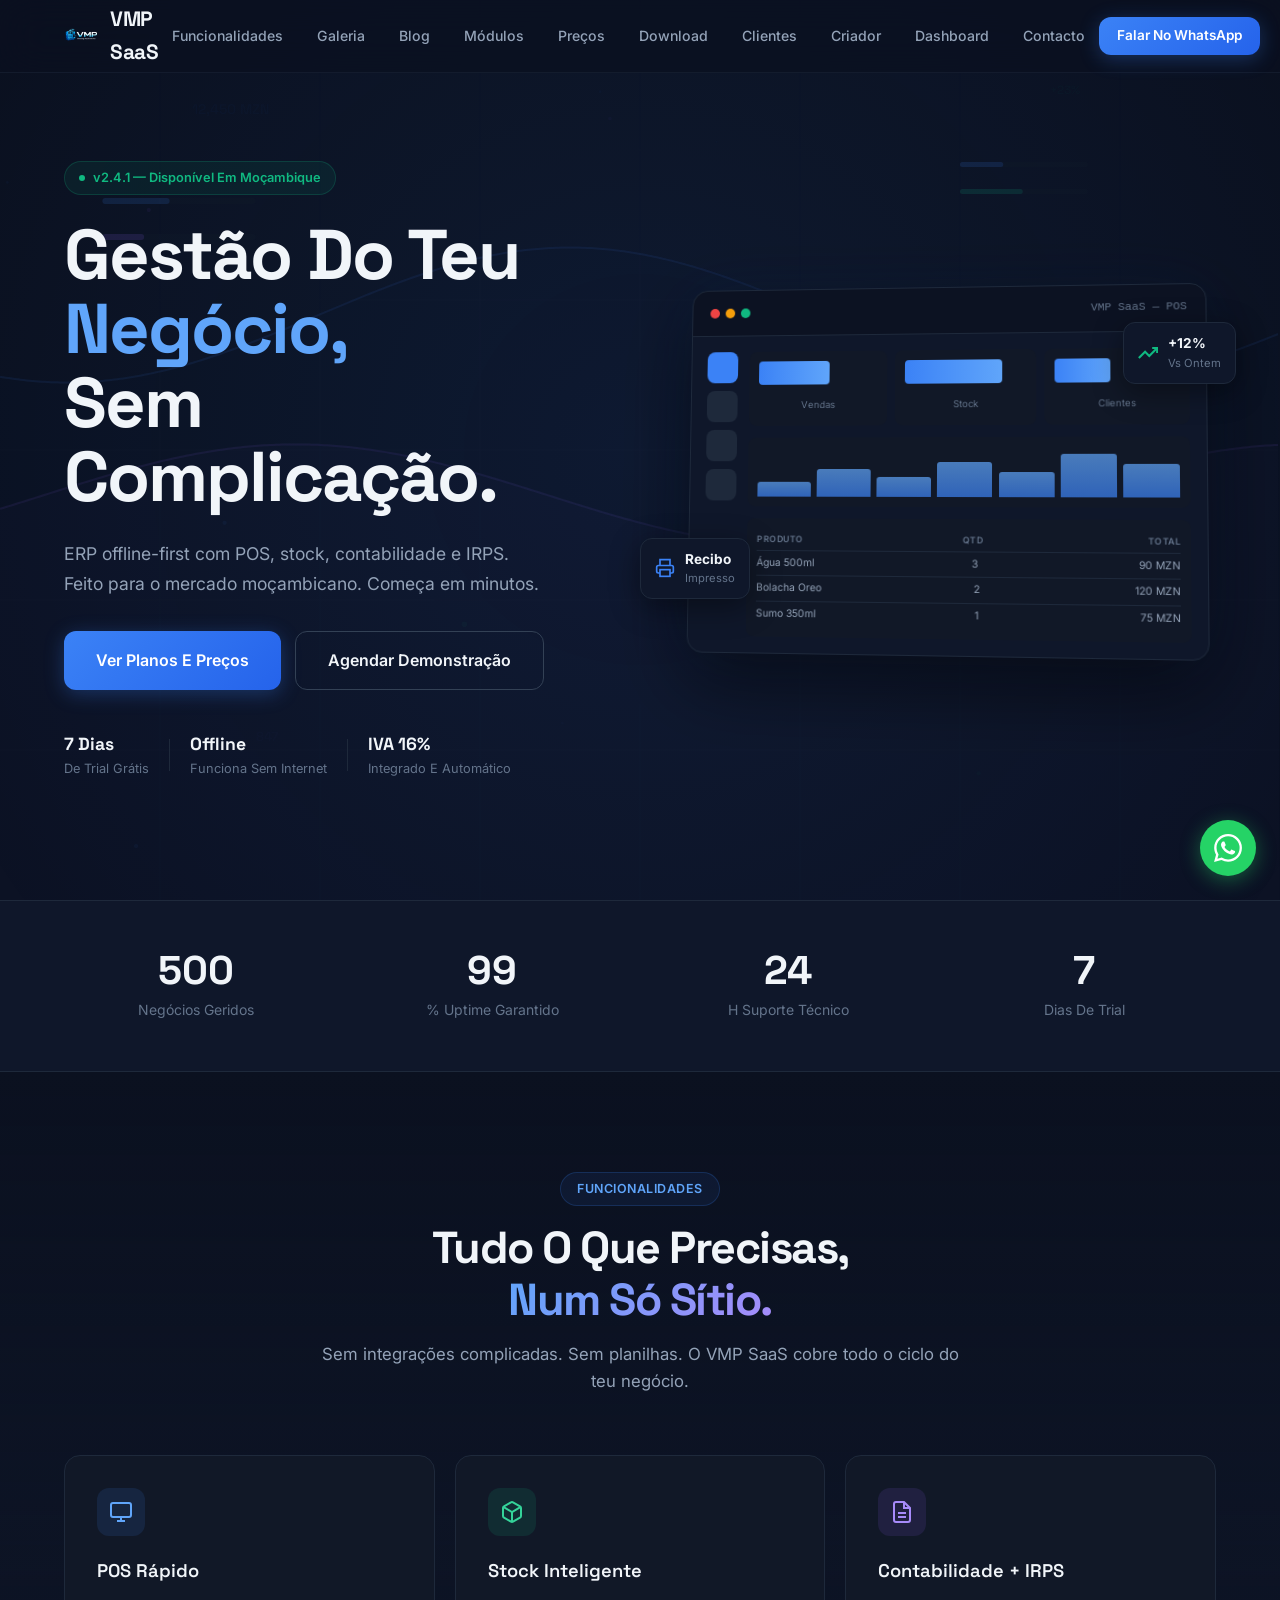
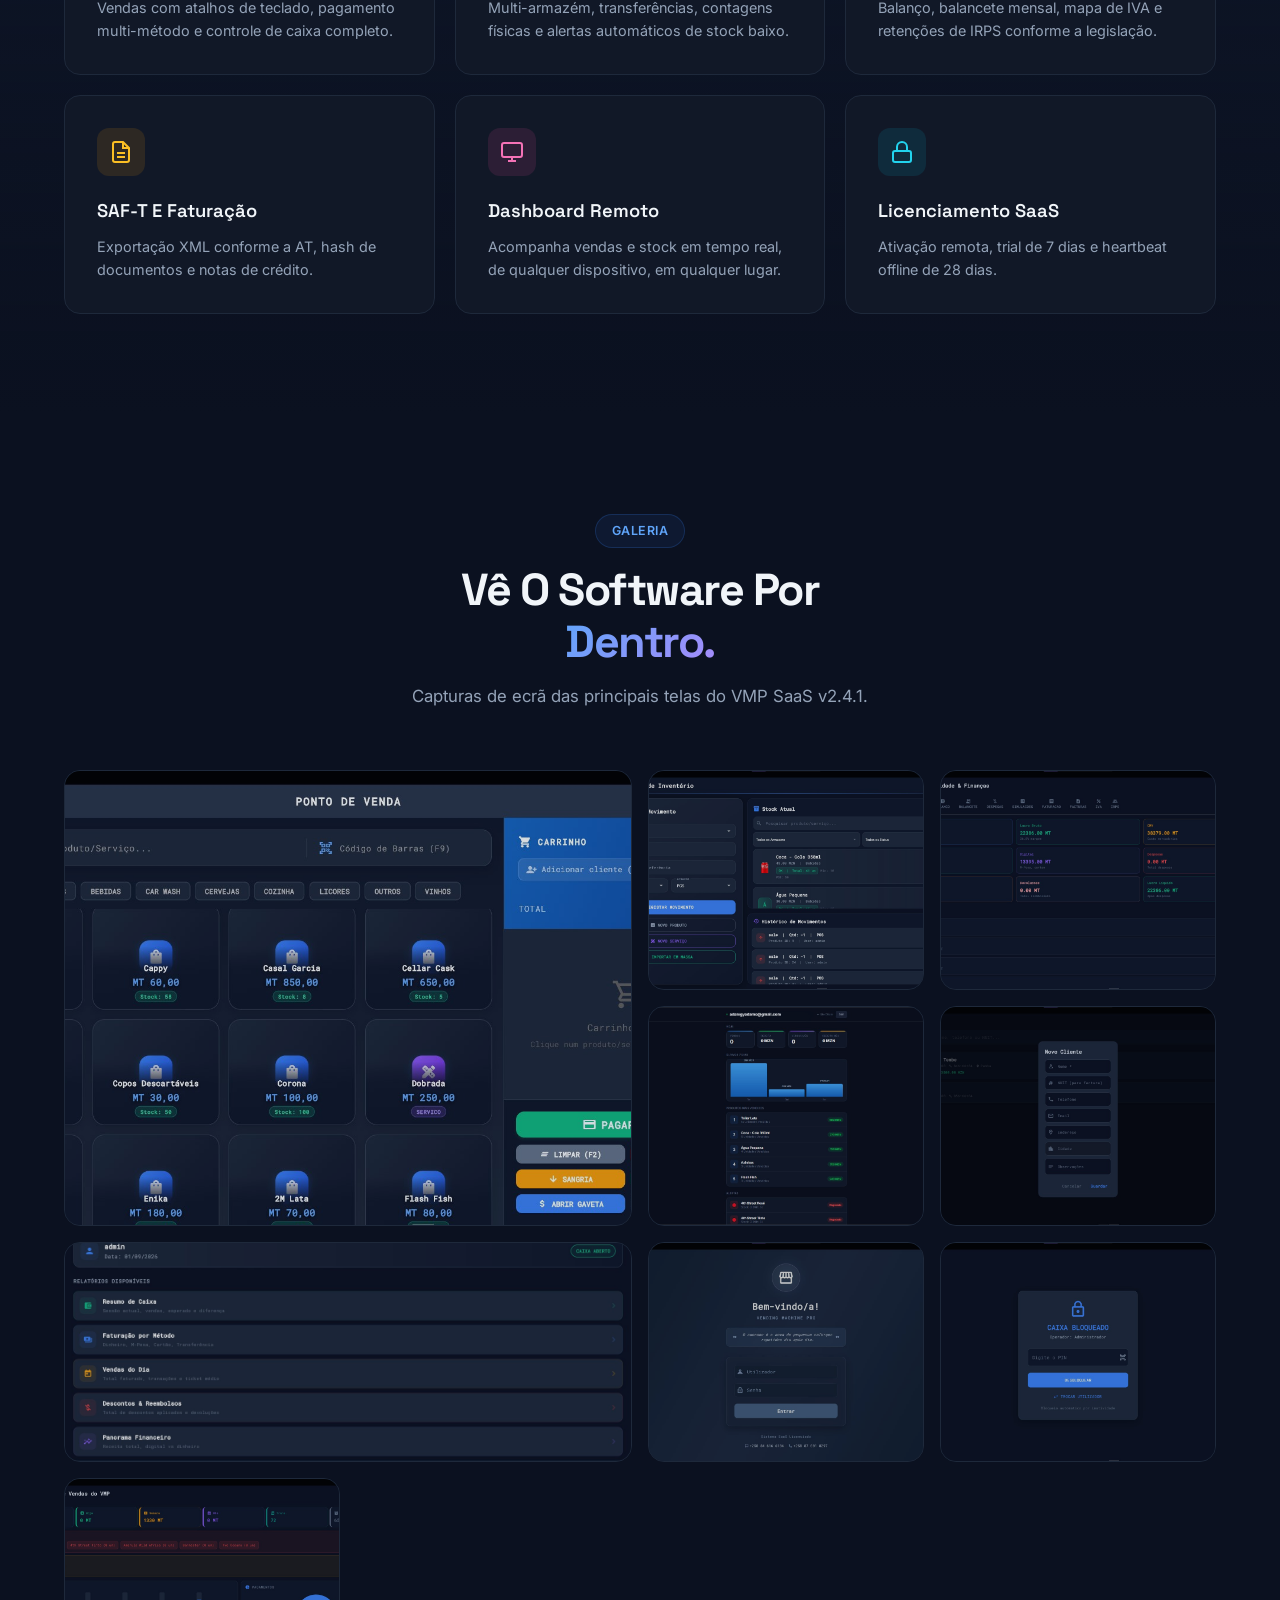
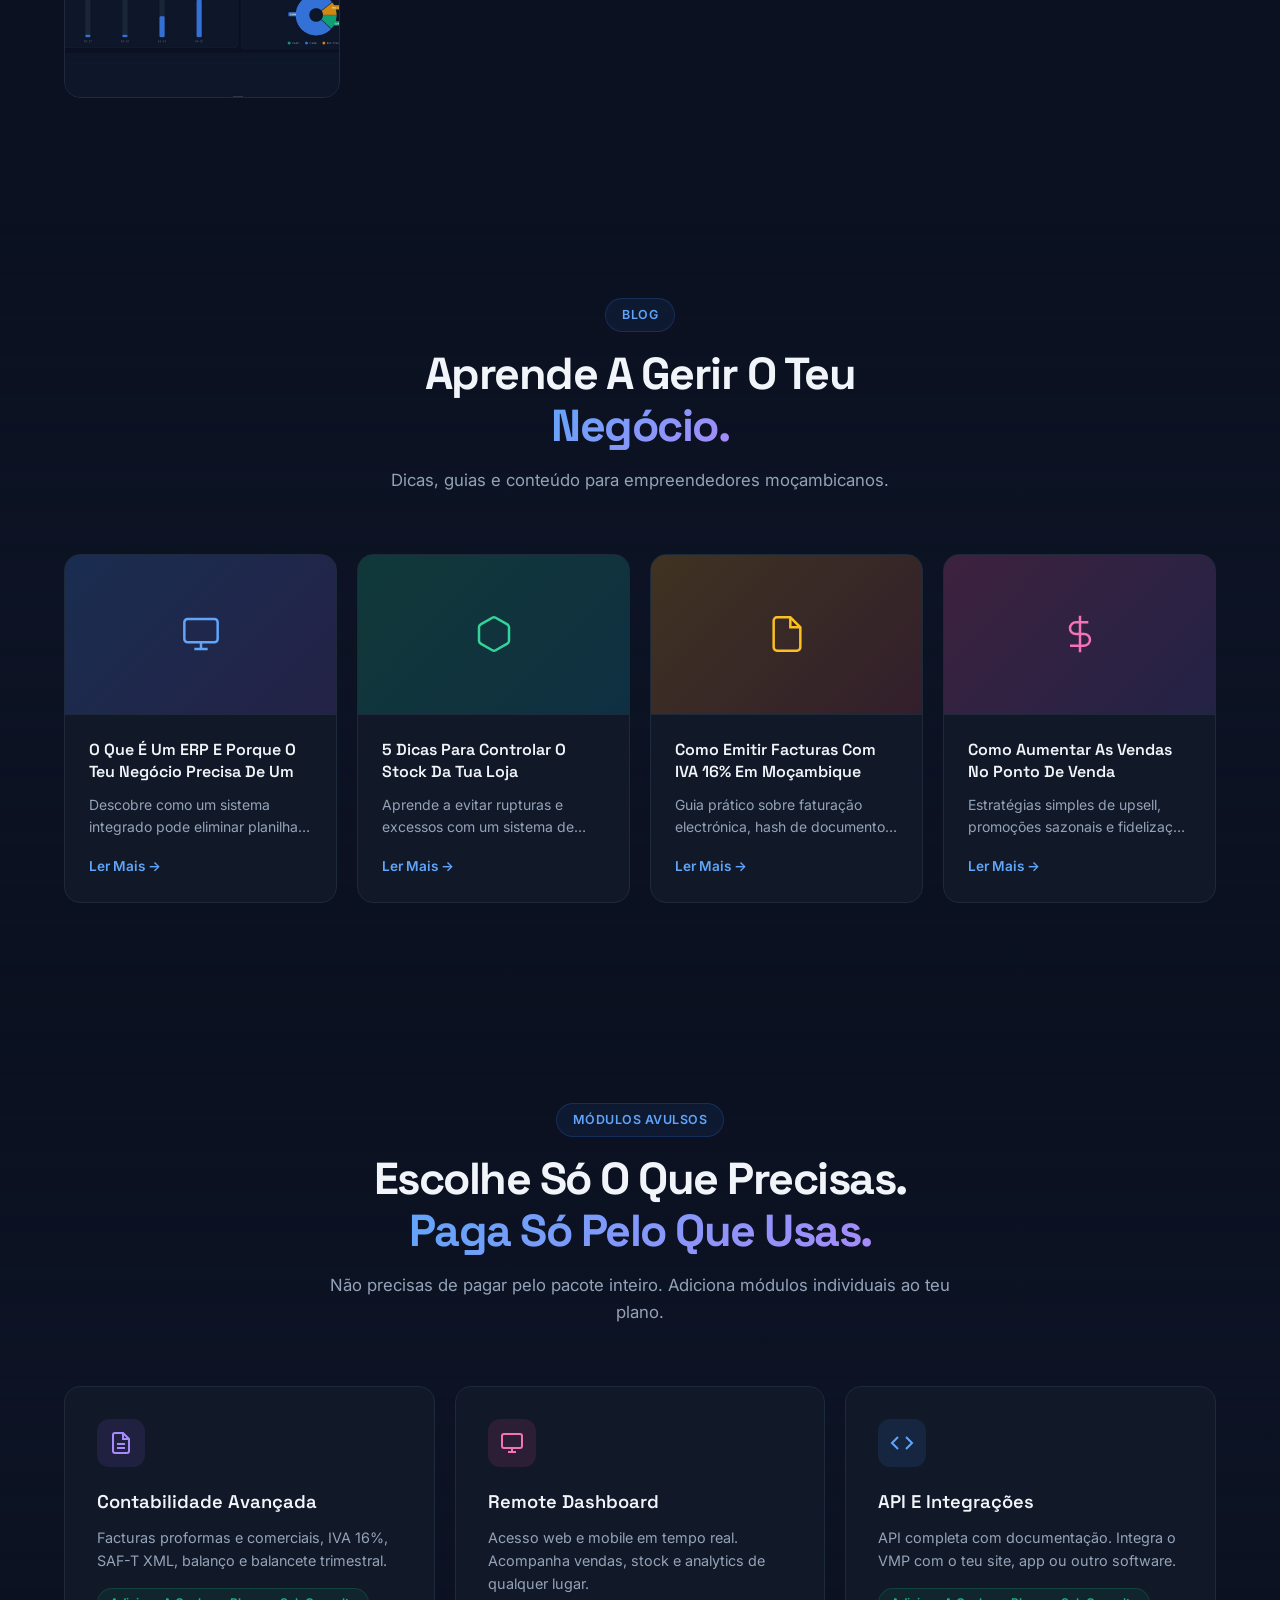
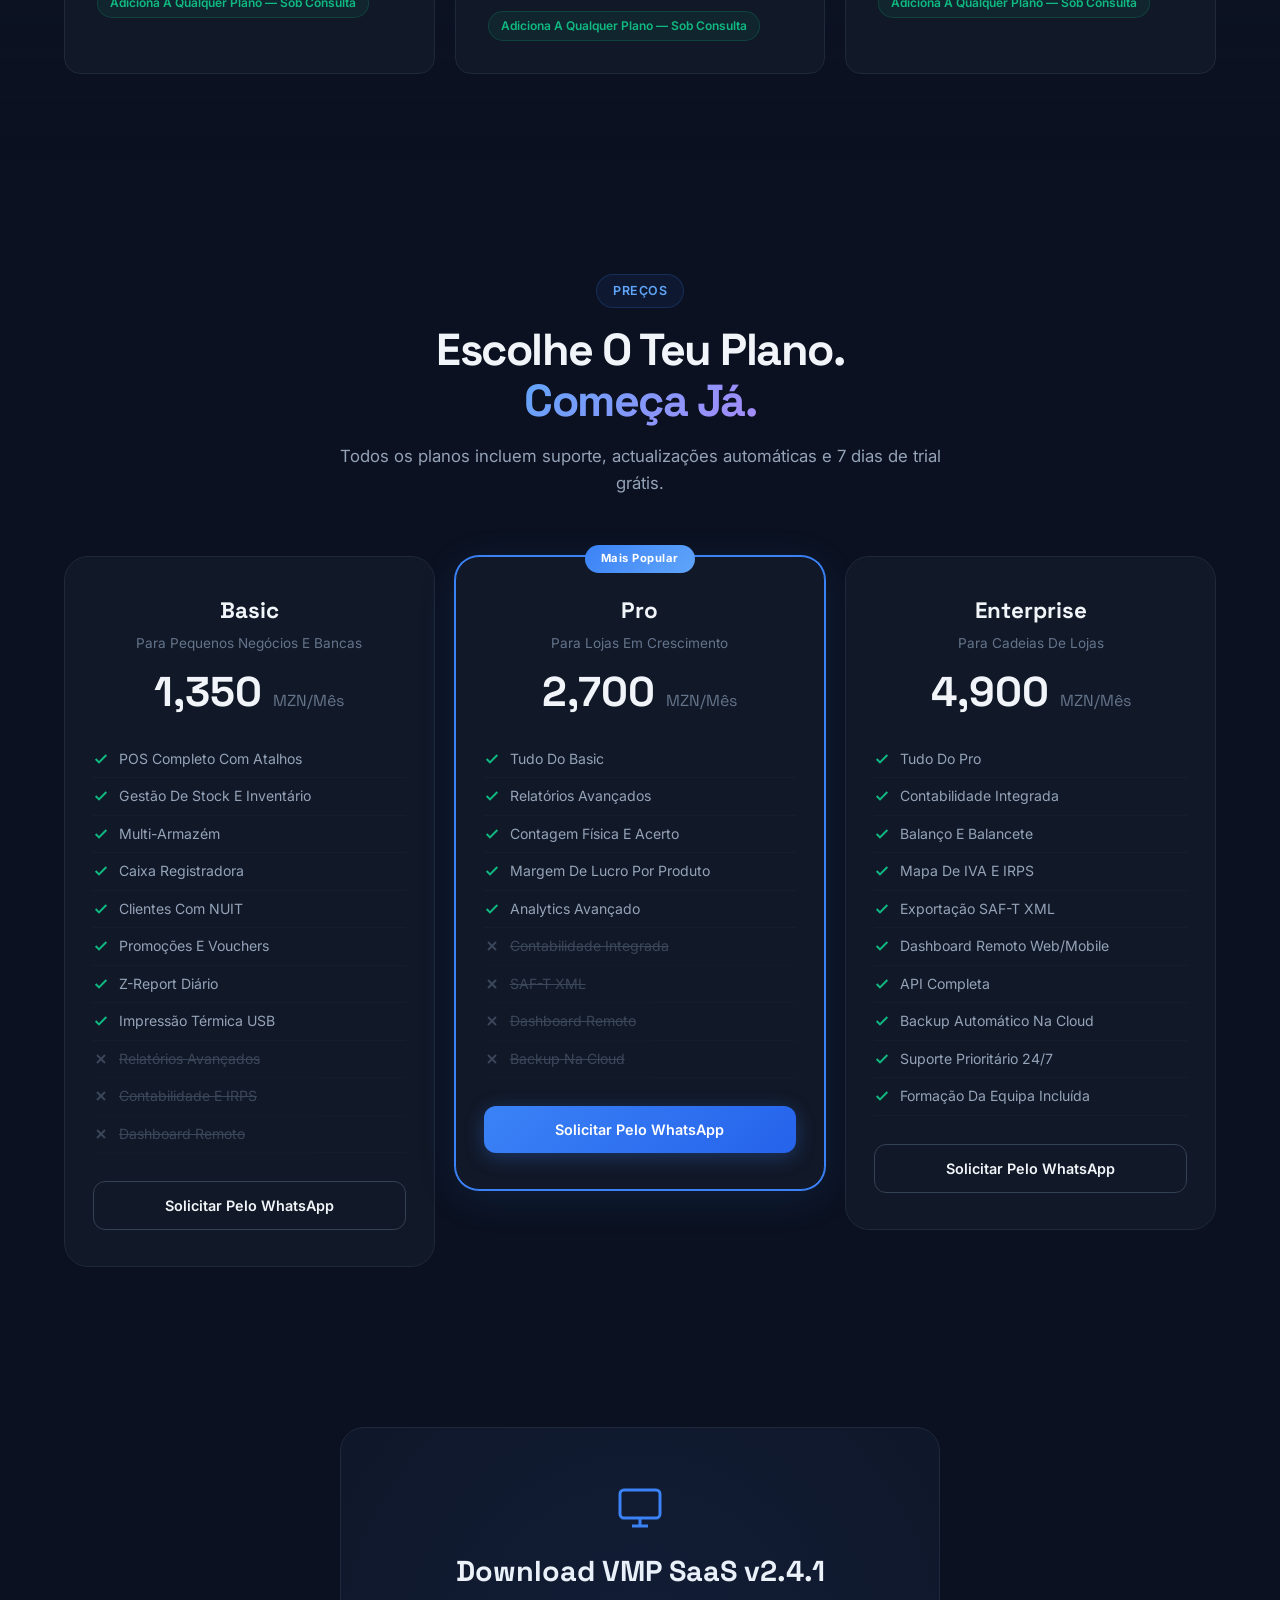
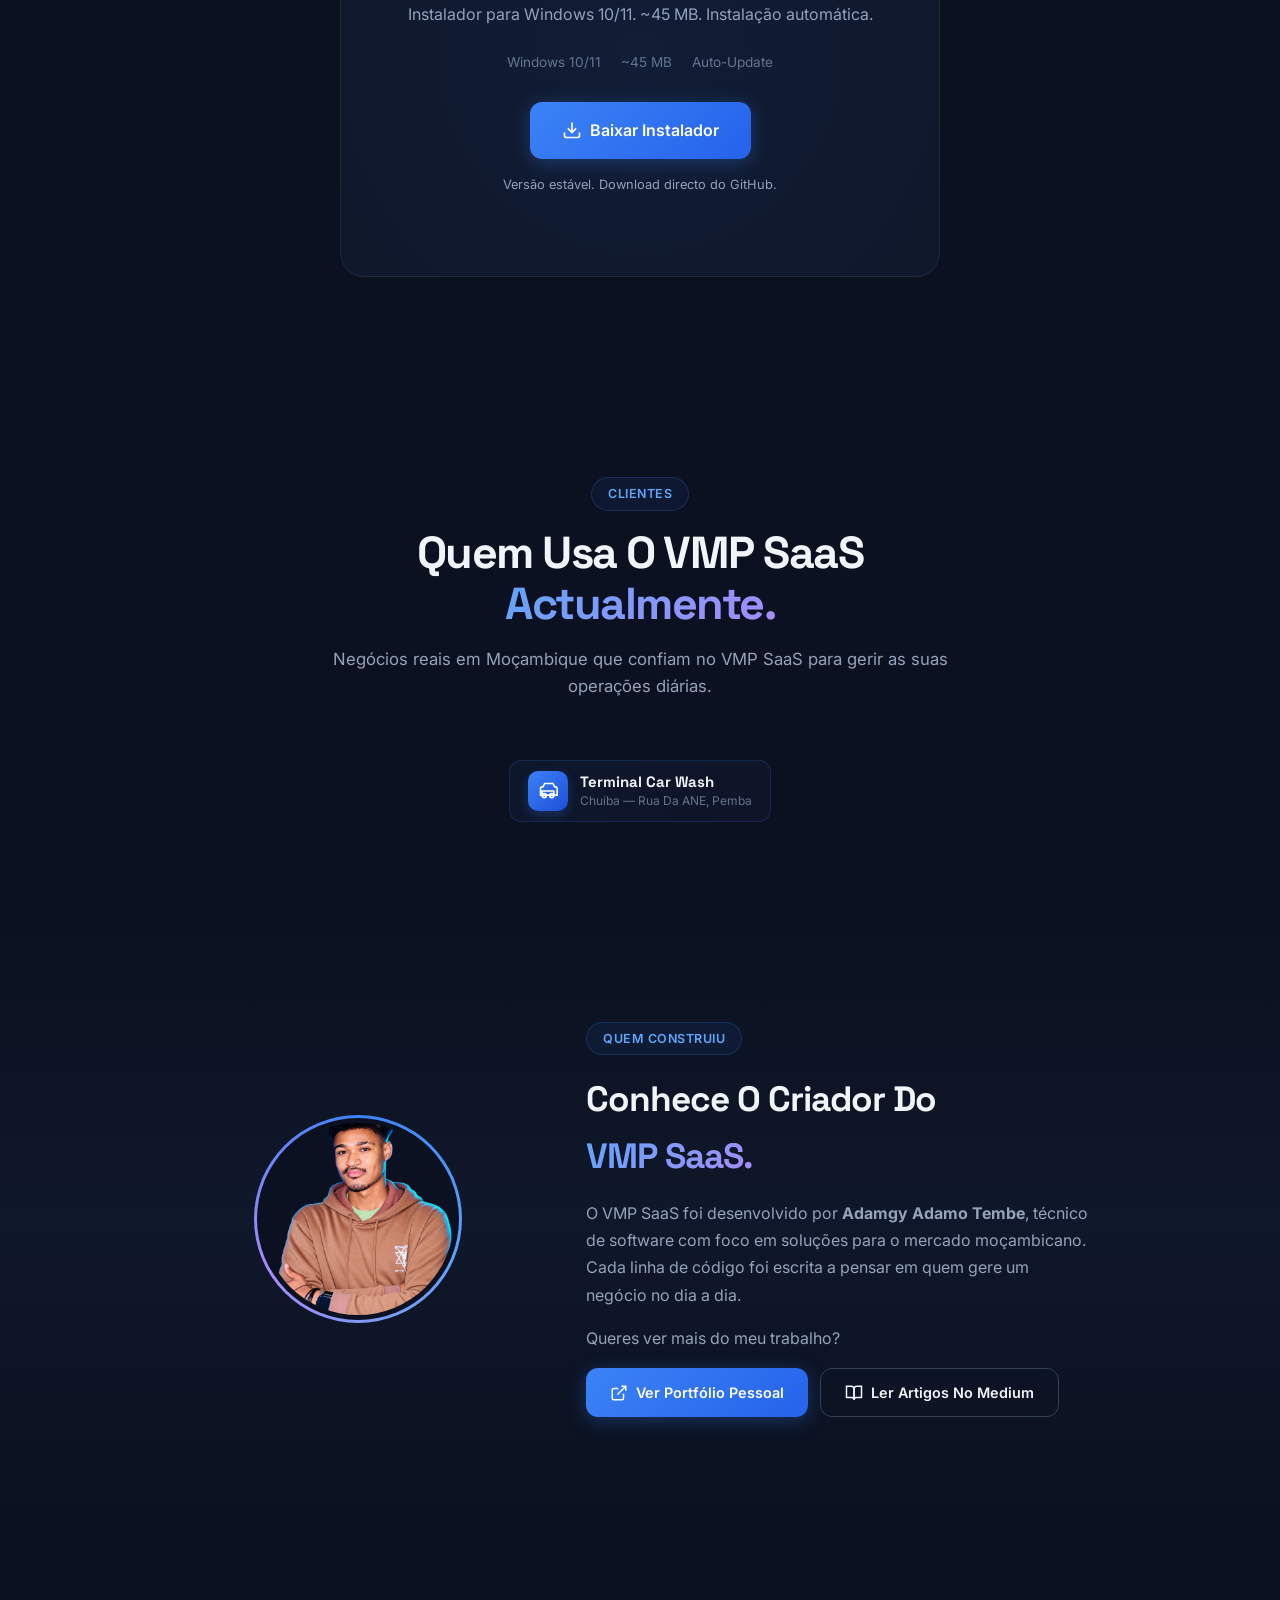
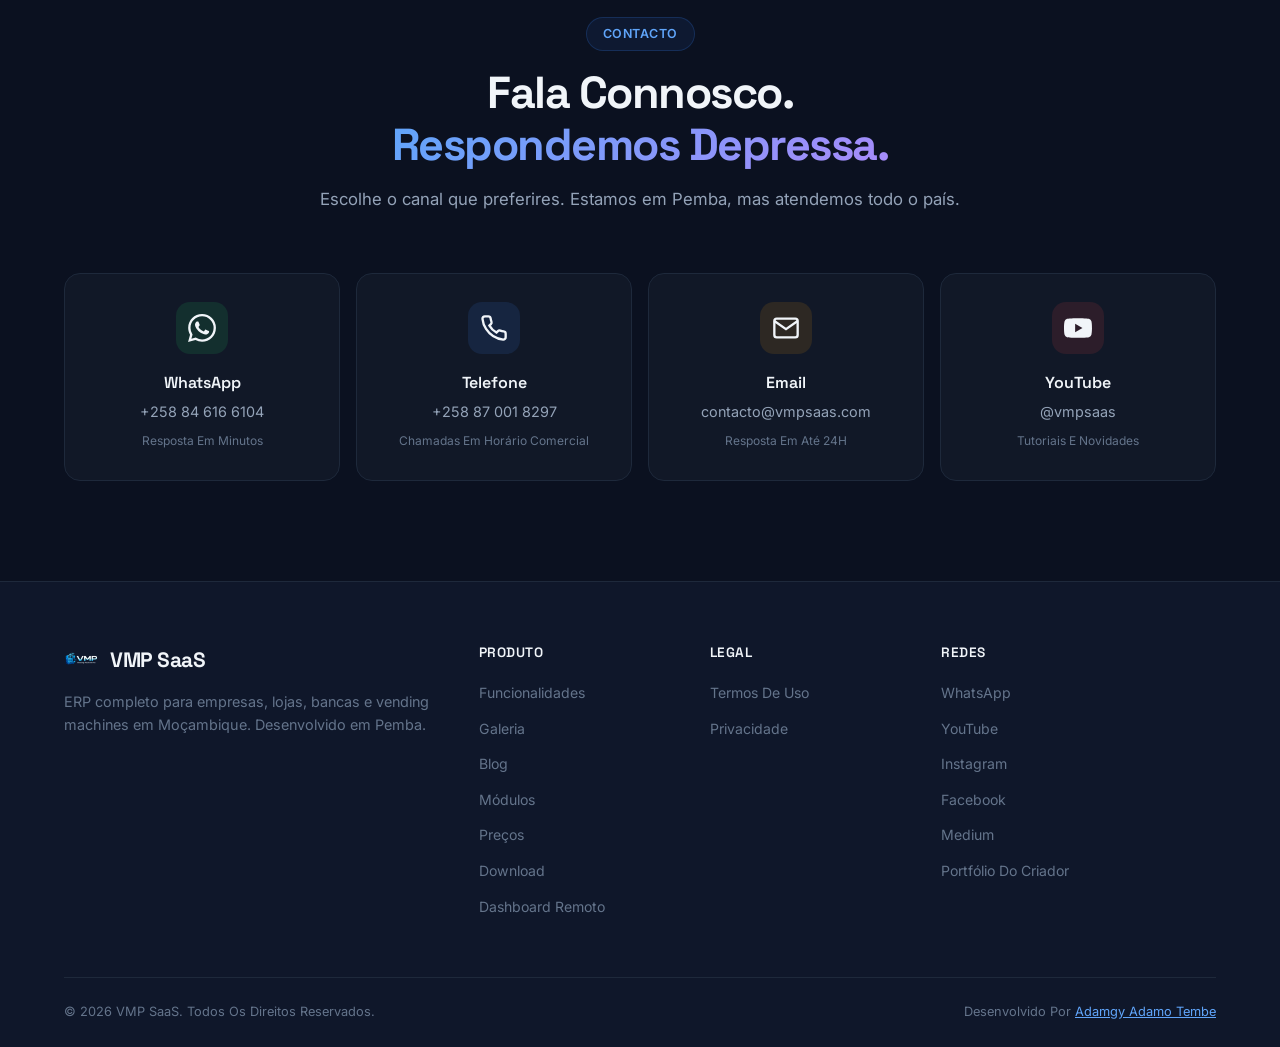
==== commit 5ac1cd4d: "style: Reduz cartão de clientes para formato chip compacto e adiciona CSS inline da secção" ====
--- a/index.html
+++ b/index.html
@@ -504,22 +504,114 @@
       <h2>Quem Usa O VMP SaaS<br><span class="text-gradient">Actualmente.</span></h2>
       <p>Negócios reais em Moçambique que confiam no VMP SaaS para gerir as suas operações diárias.</p>
     </div>
-    <div style="display: grid; grid-template-columns: repeat(auto-fit, minmax(320px, 1fr)); gap: 24px; max-width: 720px; margin: 0 auto;">
-      <div style="background: linear-gradient(135deg, rgba(59,130,246,0.08), rgba(139,92,246,0.05)); border: 1px solid rgba(59,130,246,0.2); border-radius: 20px; padding: 32px; text-align: center;">
-        <div style="width: 72px; height: 72px; border-radius: 18px; background: linear-gradient(135deg, #3B82F6, #1D4ED8); display: flex; align-items: center; justify-content: center; margin: 0 auto 20px; box-shadow: 0 8px 24px rgba(59,130,246,0.3);">
-          <svg width="36" height="36" viewBox="0 0 24 24" fill="none" stroke="#fff" stroke-width="2"><path d="M5 17h14v-5H5v5zm-2 0V9a2 2 0 0 1 2-2h1l2-4h10l2 4h1a2 2 0 0 1 2 2v8h-2"/><circle cx="7.5" cy="17.5" r="2.5"/><circle cx="16.5" cy="17.5" r="2.5"/></svg>
-        </div>
-        <h3 style="font-size: 1.35rem; font-weight: 700; color: #E2E8F0; margin-bottom: 8px;">Terminal Car Wash</h3>
-        <p style="color: #94A3B8; font-size: 0.9375rem; margin-bottom: 16px;">Chuiba — Rua Da ANE, Pemba</p>
-        <div style="display: flex; justify-content: center; gap: 12px; flex-wrap: wrap;">
-          <span style="padding: 6px 14px; background: rgba(16,185,129,0.12); color: #34D399; border-radius: 20px; font-size: 0.75rem; font-weight: 600; border: 1px solid rgba(16,185,129,0.2);">POS Activo</span>
-          <span style="padding: 6px 14px; background: rgba(59,130,246,0.12); color: #60A5FA; border-radius: 20px; font-size: 0.75rem; font-weight: 600; border: 1px solid rgba(59,130,246,0.2);">Stock</span>
-          <span style="padding: 6px 14px; background: rgba(139,92,246,0.12); color: #A78BFA; border-radius: 20px; font-size: 0.75rem; font-weight: 600; border: 1px solid rgba(139,92,246,0.2);">Clientes</span>
-        </div>
-      </div>
-    </div>
-  </div>
-</section>
+
+    <!-- ============================================================
+         LISTA DE CLIENTES
+         Para adicionar um novo cliente, copie o bloco <div> abaixo
+         e altere apenas: nome, localização e (opcionalmente) o ícone.
+         ============================================================ -->
+    <div class="clients-row">
+
+      <!-- ===== CLIENTE 1 ===== -->
+      <div class="client-chip">
+        <div class="client-chip-icon" style="background: linear-gradient(135deg, #3B82F6, #1D4ED8);">
+          <svg width="20" height="20" viewBox="0 0 24 24" fill="none" stroke="#fff" stroke-width="2" stroke-linecap="round" stroke-linejoin="round">
+            <path d="M5 17h14v-5H5v5zm-2 0V9a2 2 0 0 1 2-2h1l2-4h10l2 4h1a2 2 0 0 1 2 2v8h-2"/>
+            <circle cx="7.5" cy="17.5" r="2.5"/>
+            <circle cx="16.5" cy="17.5" r="2.5"/>
+          </svg>
+        </div>
+        <div class="client-chip-info">
+          <div class="client-chip-name">Terminal Car Wash</div>
+          <div class="client-chip-location">Chuiba — Rua Da ANE, Pemba</div>
+        </div>
+      </div>
+
+      <!-- ===== ADICIONE MAIS CLIENTES AQUI =====
+      <div class="client-chip">
+        <div class="client-chip-icon" style="background: linear-gradient(135deg, #10B981, #047857);">
+          <svg width="20" height="20" viewBox="0 0 24 24" fill="none" stroke="#fff" stroke-width="2" stroke-linecap="round" stroke-linejoin="round">
+            <path d="M3 9l1-5h16l1 5"/>
+            <path d="M4 9v11a1 1 0 0 0 1 1h14a1 1 0 0 0 1-1V9"/>
+            <line x1="9" y1="13" x2="9" y2="17"/>
+            <line x1="15" y1="13" x2="15" y2="17"/>
+          </svg>
+        </div>
+        <div class="client-chip-info">
+          <div class="client-chip-name">Nome Do Cliente</div>
+          <div class="client-chip-location">Cidade — Endereço</div>
+        </div>
+      </div>
+      -->
+
+    </div>
+  </div>
+</section>
+
+<!-- CSS inline exclusivo da secção de clientes (não mexe no style.css) -->
+<style>
+  .clients-row {
+    display: flex;
+    flex-wrap: wrap;
+    justify-content: center;
+    align-items: center;
+    gap: 14px;
+    max-width: 900px;
+    margin: 0 auto;
+  }
+  .client-chip {
+    display: inline-flex;
+    align-items: center;
+    gap: 12px;
+    background: linear-gradient(135deg, rgba(59,130,246,0.06), rgba(139,92,246,0.04));
+    border: 1px solid rgba(59,130,246,0.18);
+    border-radius: 12px;
+    padding: 10px 18px;
+    transition: all 0.3s ease;
+    min-width: 260px;
+    max-width: 320px;
+  }
+  .client-chip:hover {
+    border-color: rgba(59,130,246,0.4);
+    transform: translateY(-2px);
+    box-shadow: 0 8px 24px rgba(59,130,246,0.12);
+  }
+  .client-chip-icon {
+    width: 40px;
+    height: 40px;
+    border-radius: 10px;
+    display: flex;
+    align-items: center;
+    justify-content: center;
+    flex-shrink: 0;
+    box-shadow: 0 4px 12px rgba(59,130,246,0.25);
+  }
+  .client-chip-info {
+    text-align: left;
+    line-height: 1.3;
+    min-width: 0;
+  }
+  .client-chip-name {
+    font-family: var(--font-title, 'Space Grotesk', sans-serif);
+    font-size: 0.9375rem;
+    font-weight: 700;
+    color: var(--text, #E2E8F0);
+    white-space: nowrap;
+    overflow: hidden;
+    text-overflow: ellipsis;
+  }
+  .client-chip-location {
+    font-size: 0.75rem;
+    color: var(--text-muted, #94A3B8);
+    margin-top: 2px;
+    white-space: nowrap;
+    overflow: hidden;
+    text-overflow: ellipsis;
+  }
+  @media (max-width: 480px) {
+    .client-chip { min-width: 100%; max-width: 100%; }
+  }
+</style>
 
 <section class="section creator" id="criador">
   <div class="container">
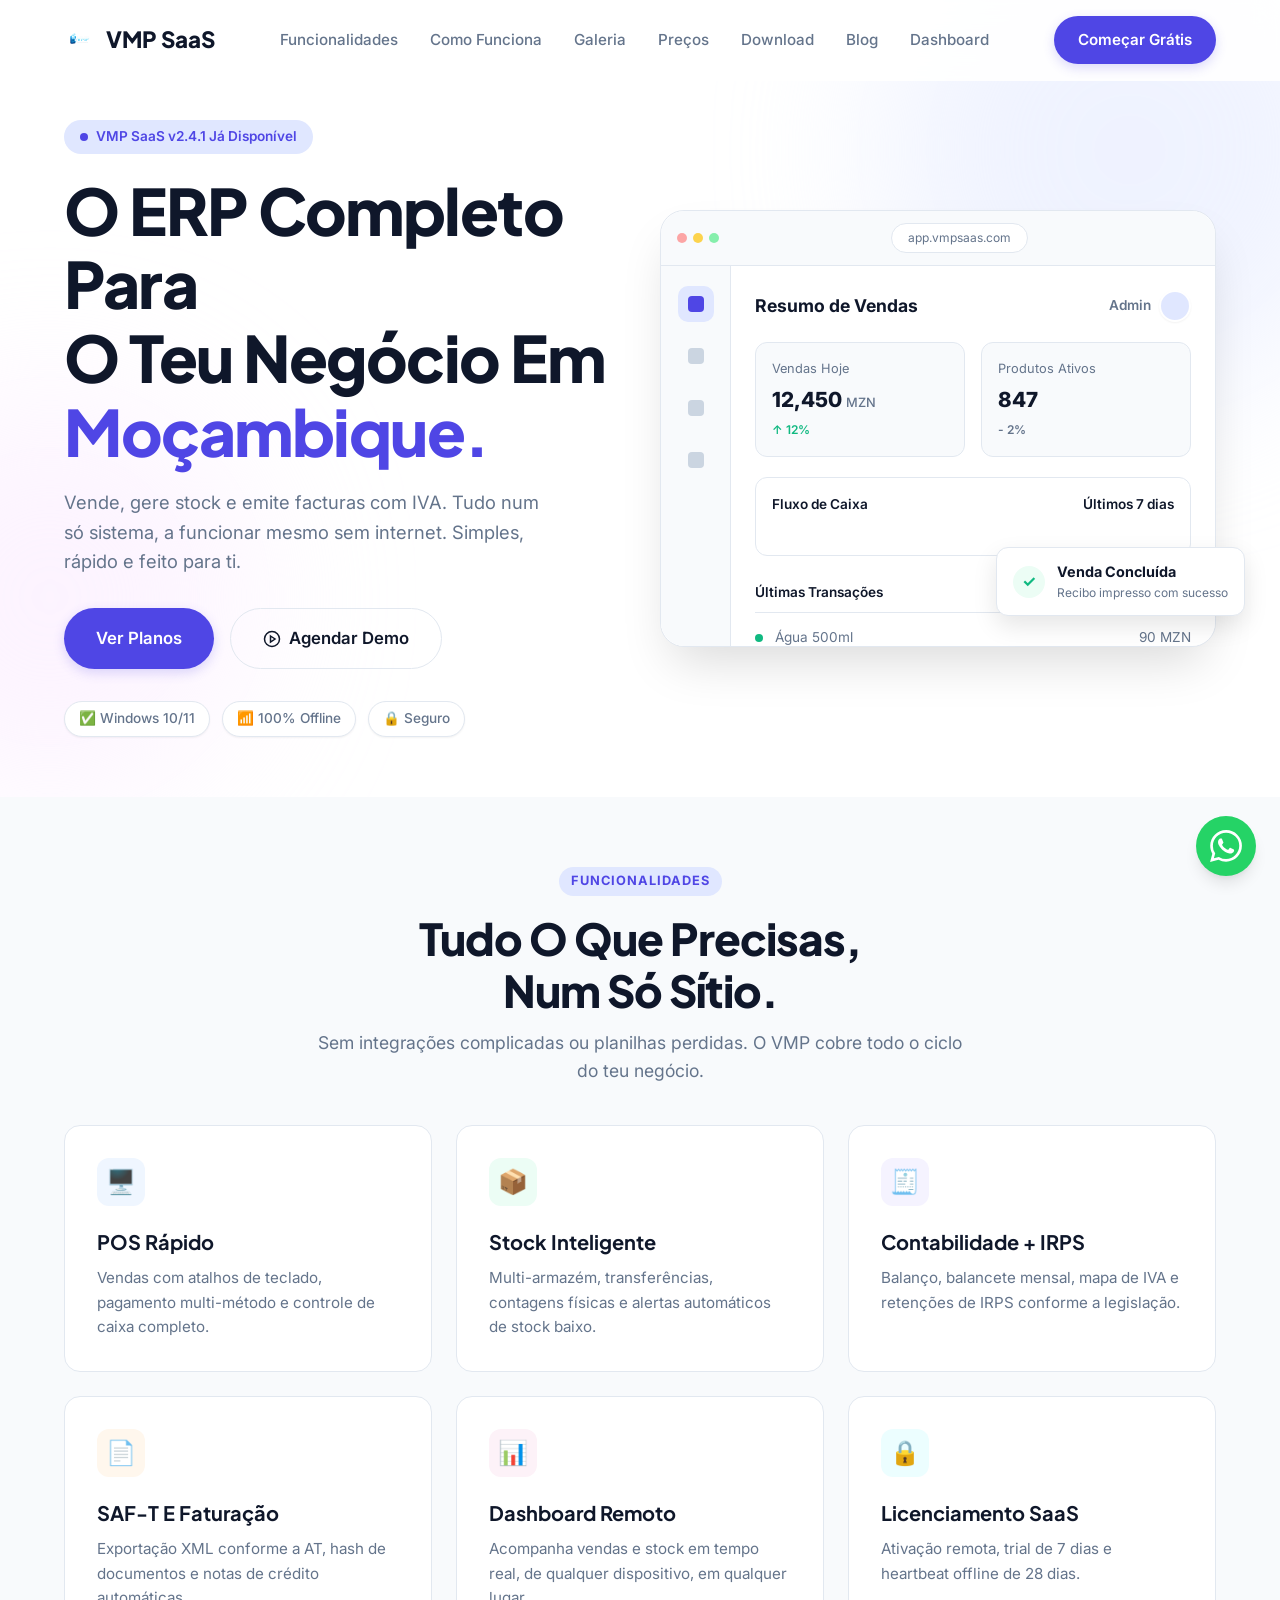
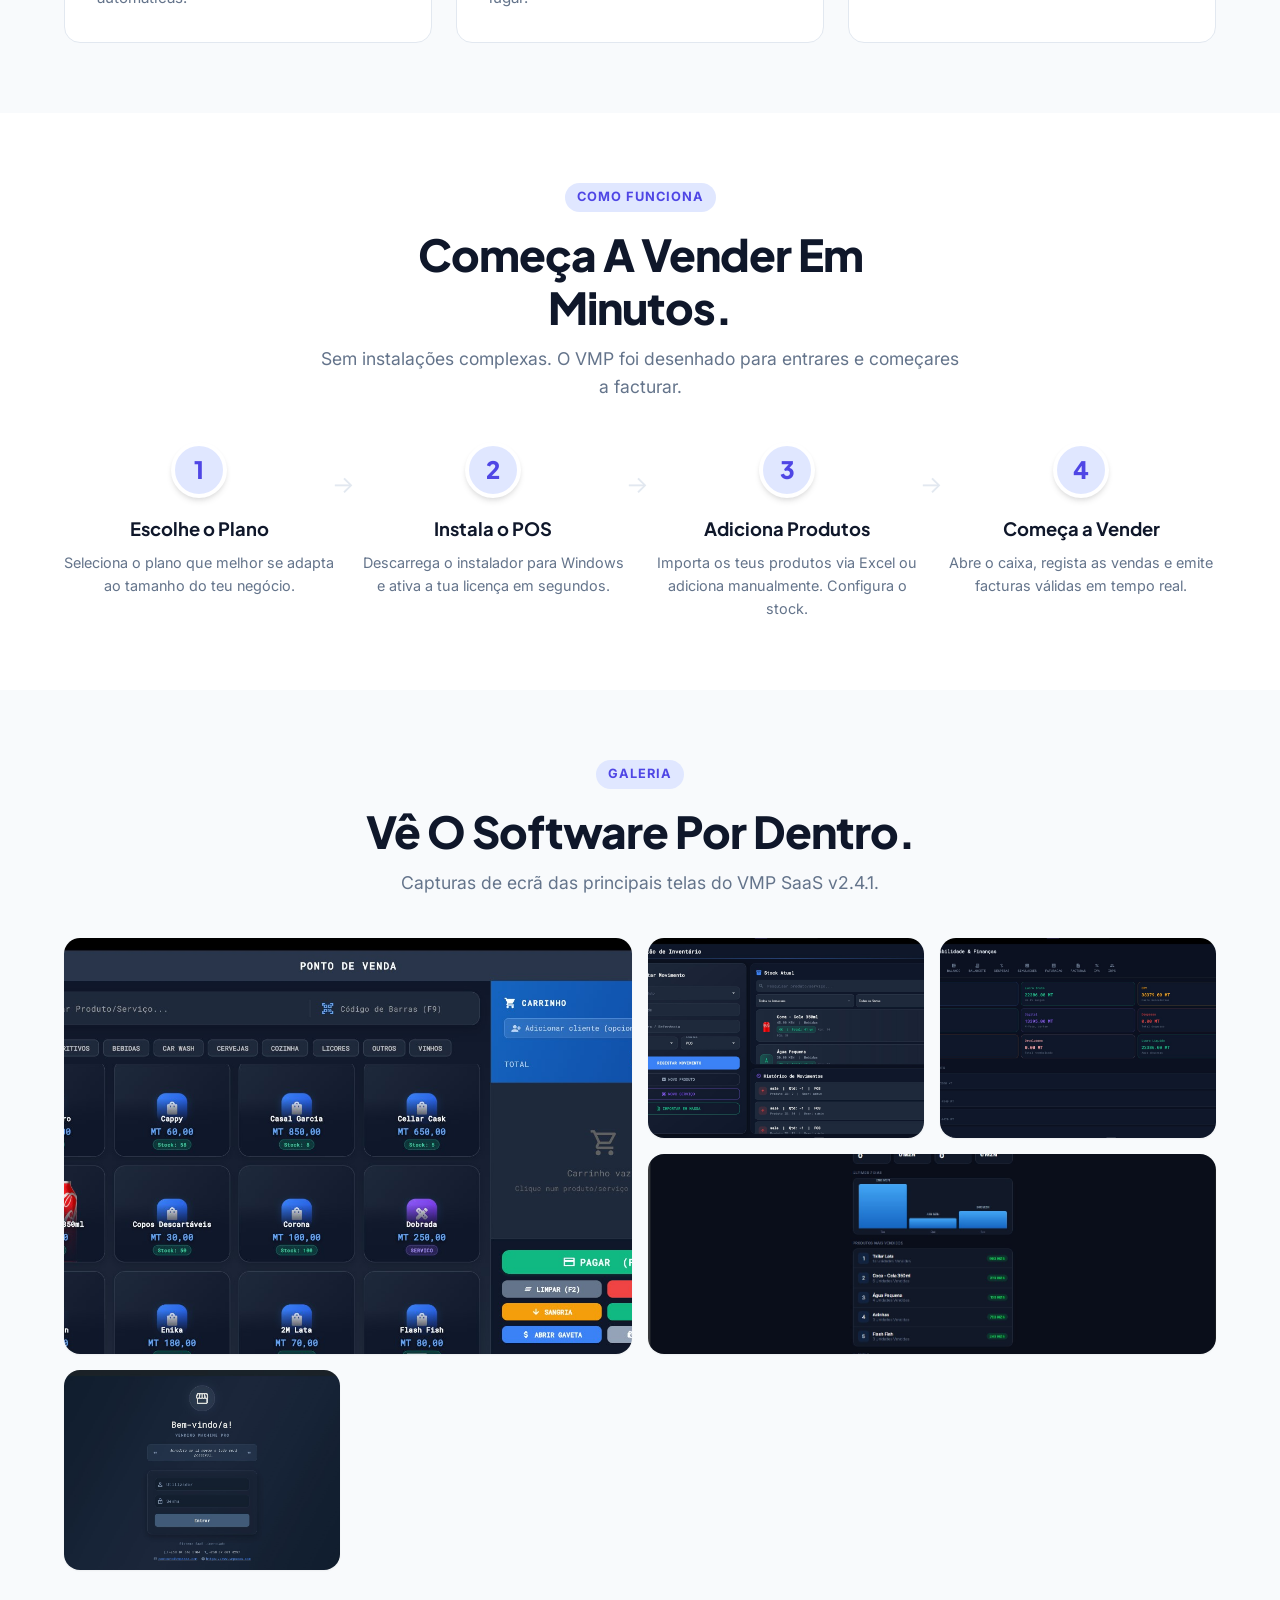
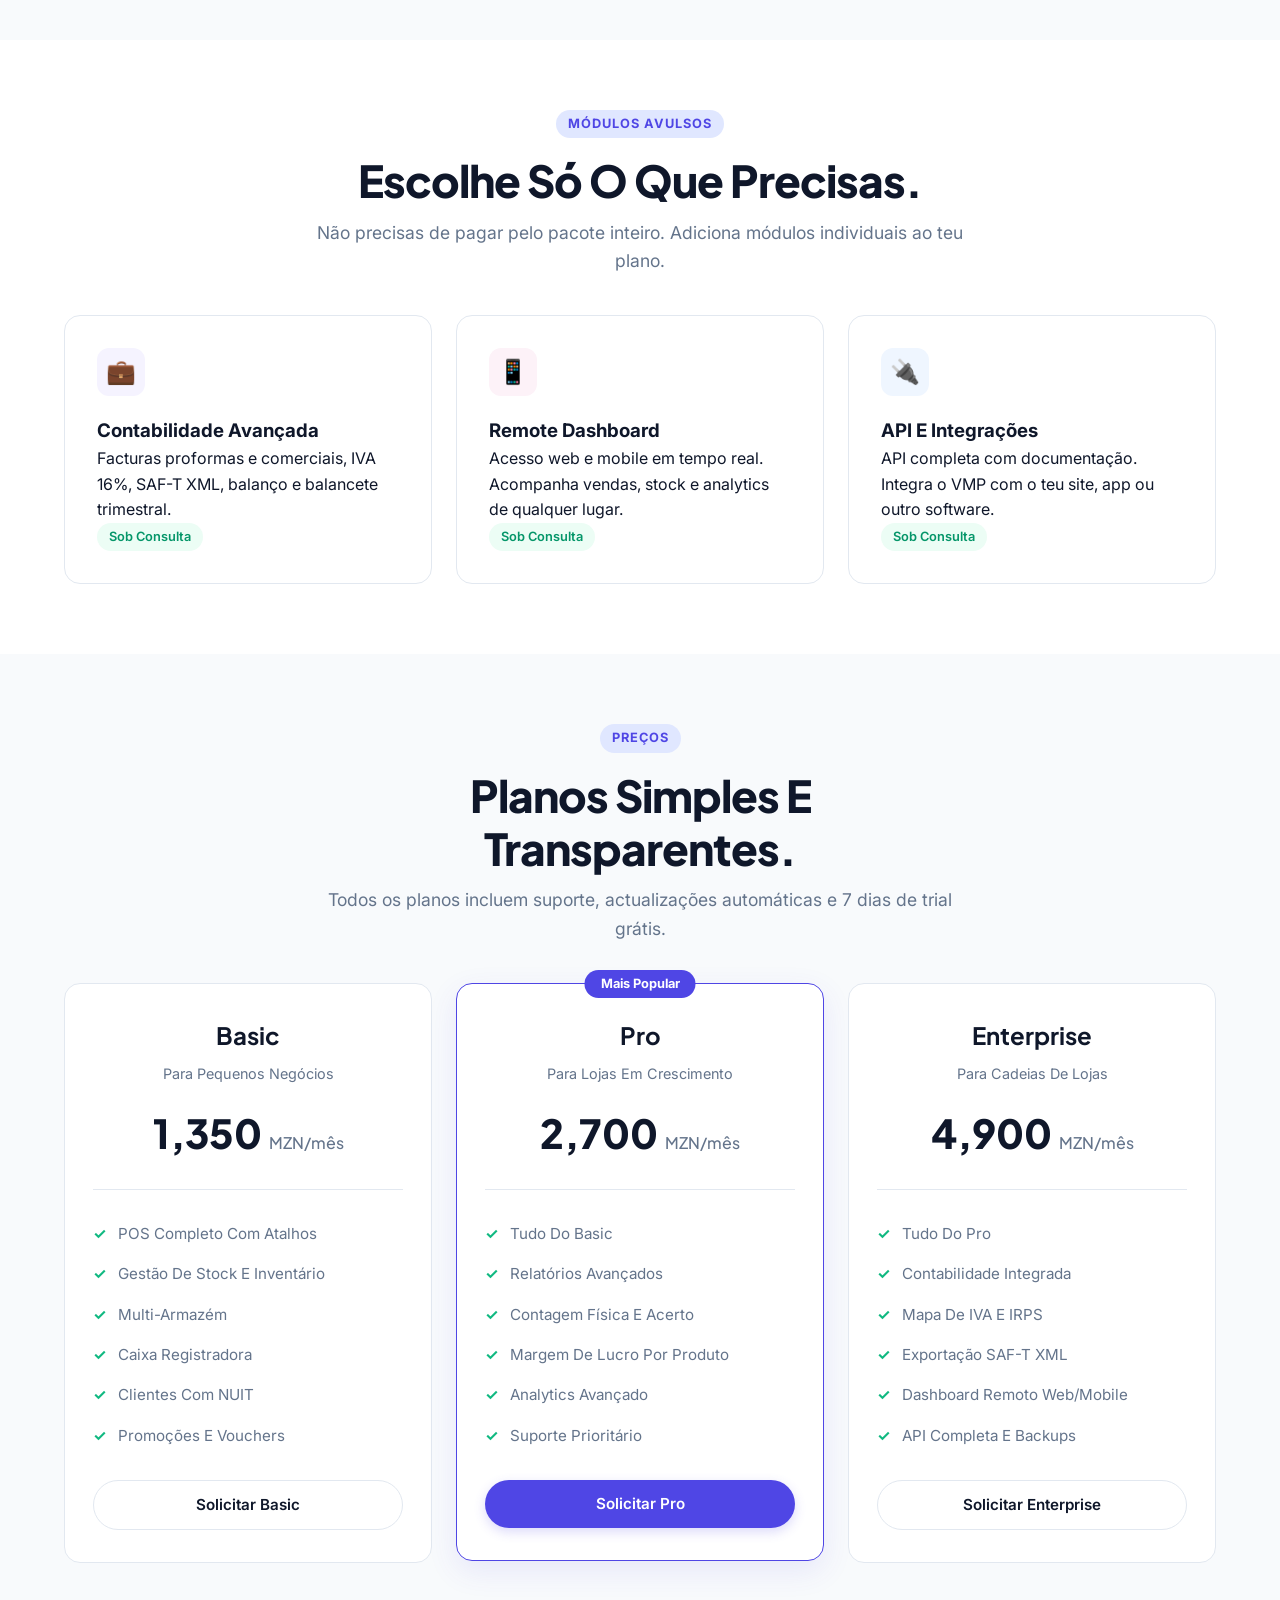
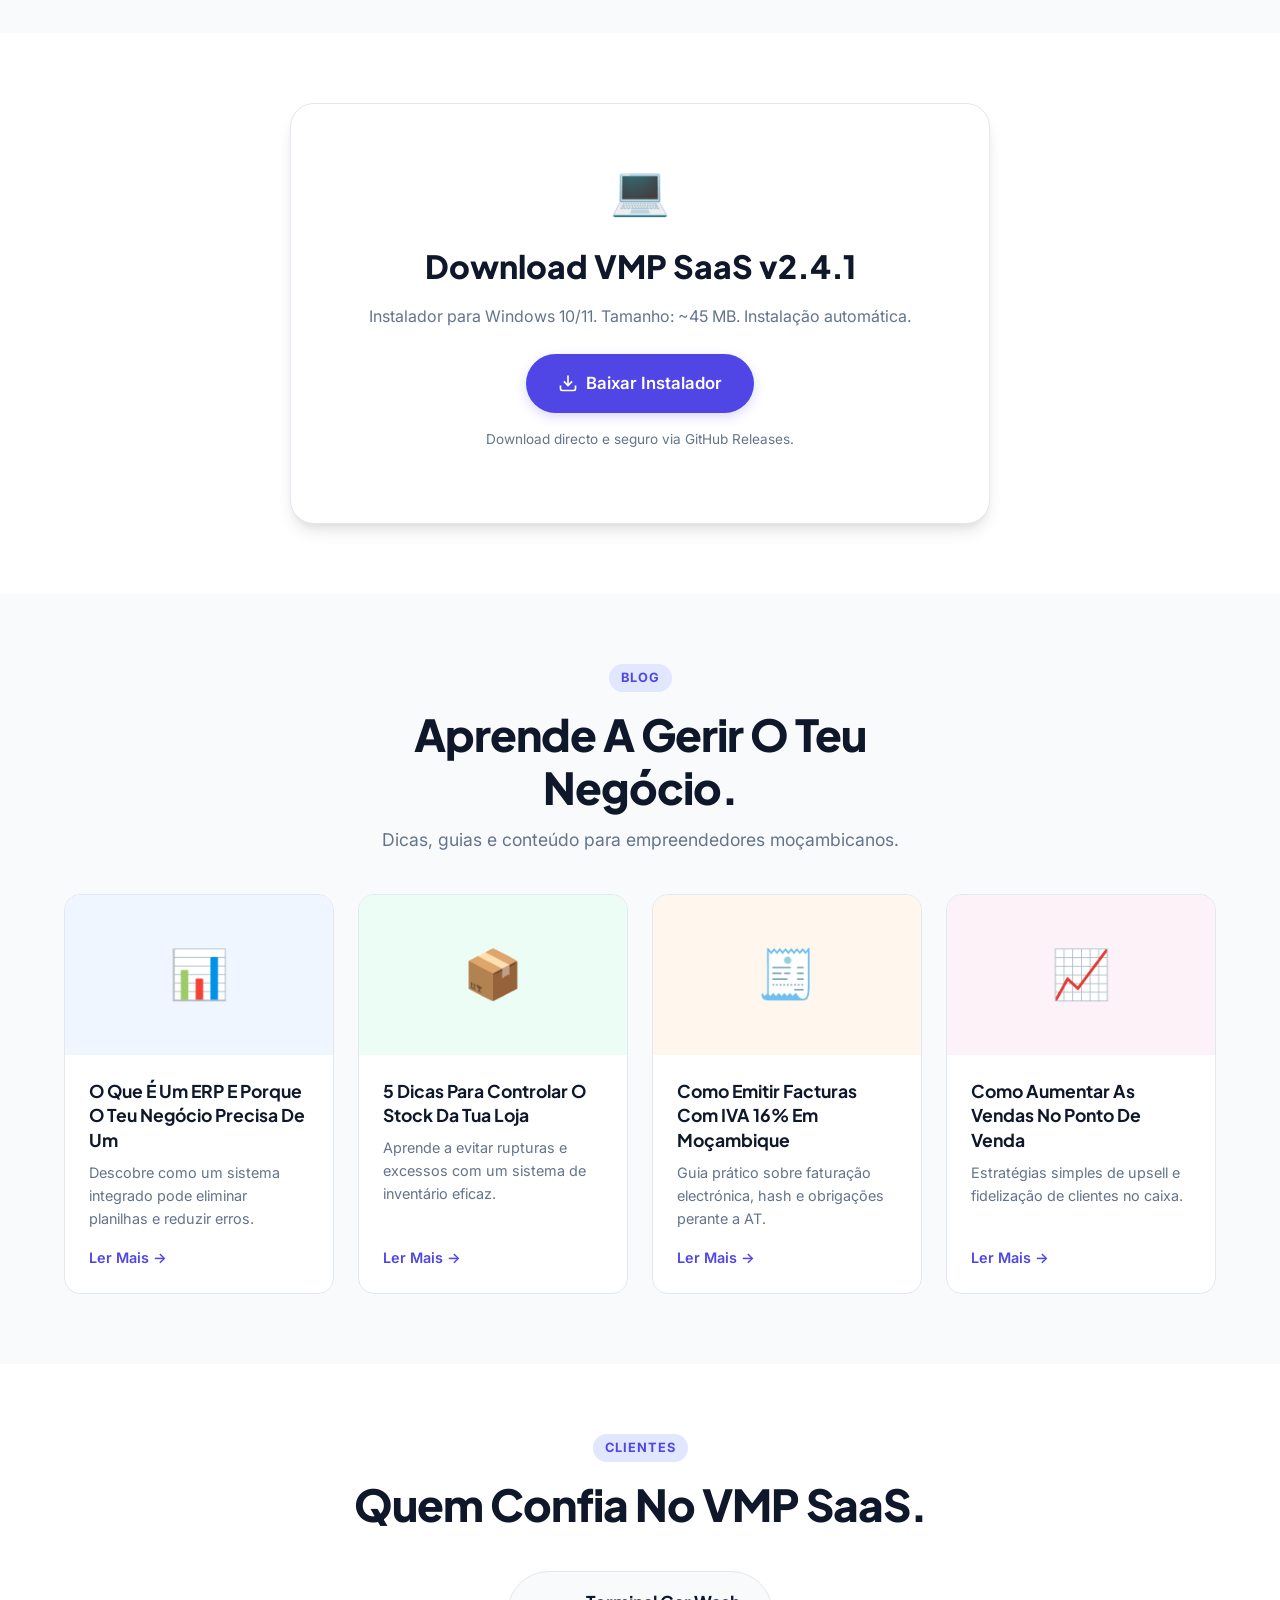
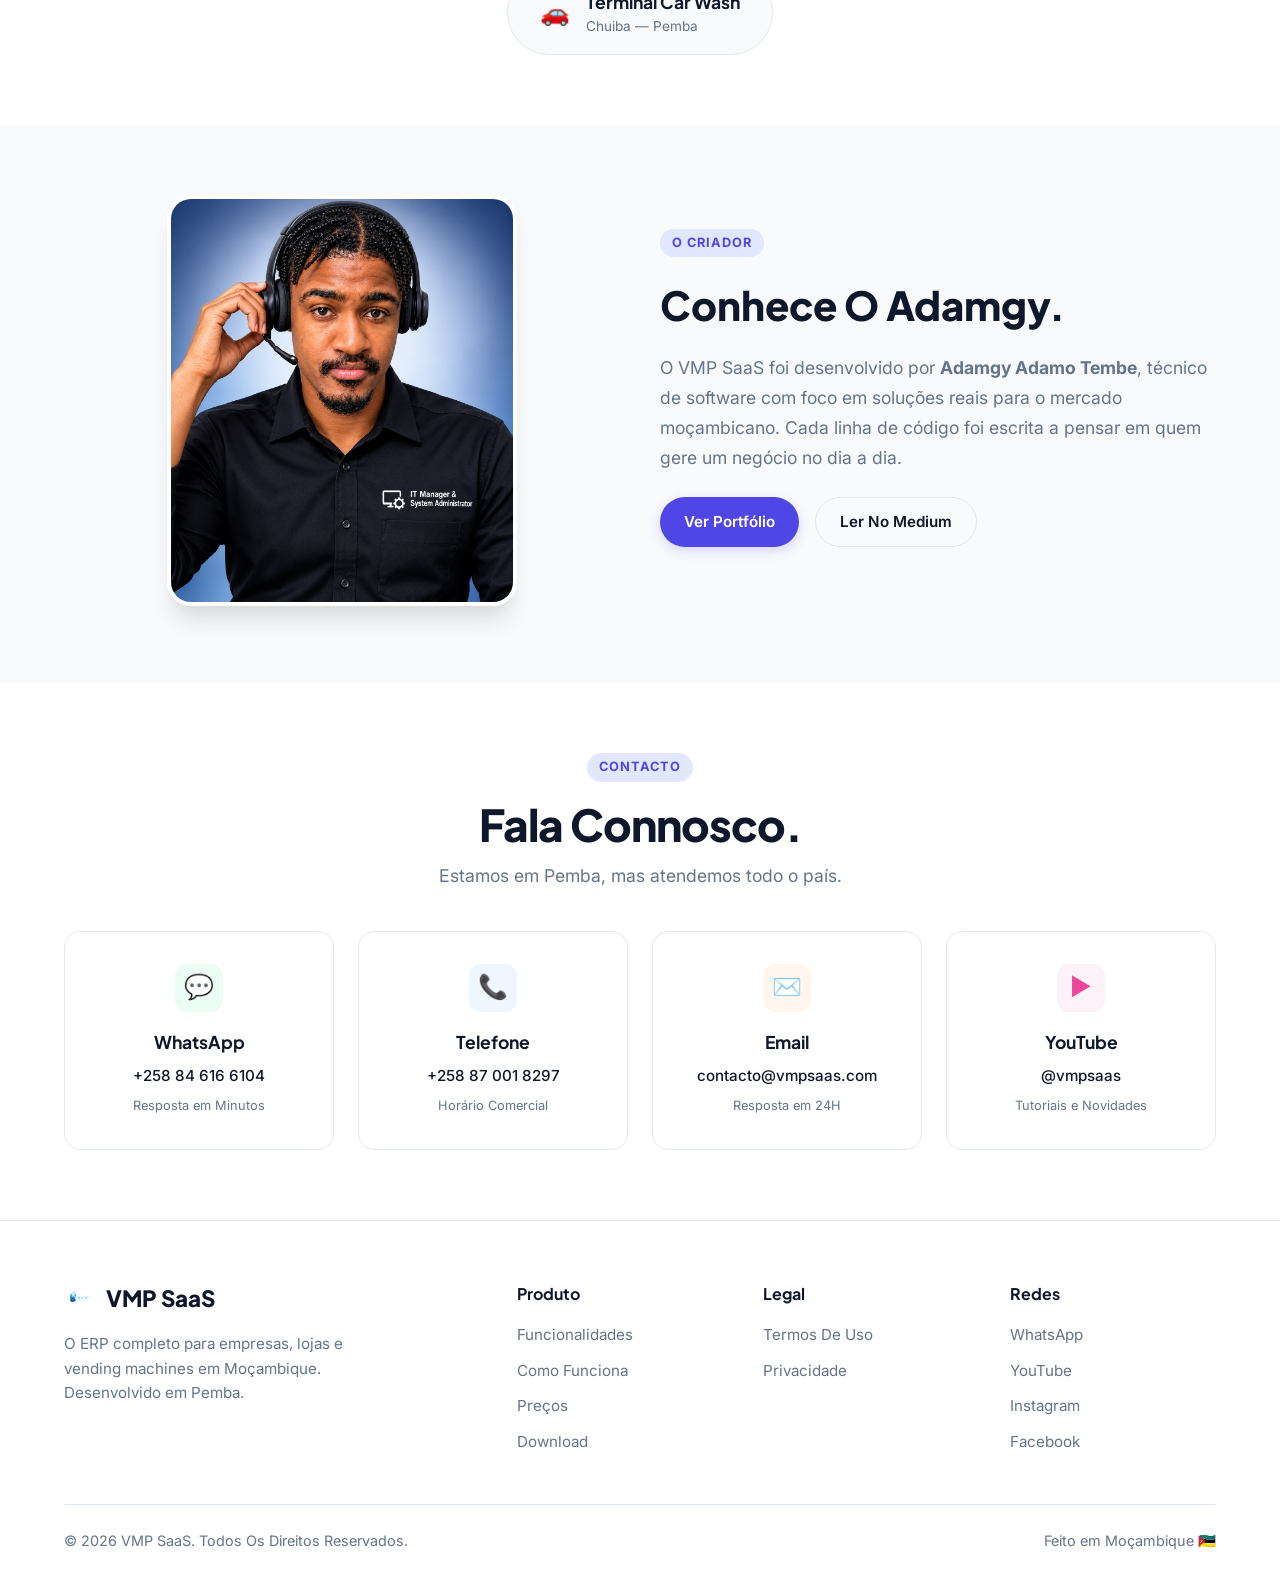
==== commit d4802464: "feat(landing): redesign completo para StoreGo style, light mode, novo mockup e otimizacao de espacos" ====
--- a/index.html
+++ b/index.html
@@ -6,7 +6,7 @@
   <meta name="description" content="VMP SaaS v2.4.1 — ERP Offline-First para Moçambique. POS, Stock, Contabilidade, IRPS, SAF-T. Trial grátis de 7 dias.">
   <meta name="keywords" content="ERP Moçambique, POS, software gestão stock, contabilidade, SAF-T, IRPS, faturação, VMP SaaS">
   <meta name="author" content="Adamgy Adamo Tembe">
-  <meta name="theme-color" content="#0B1120">
+  <meta name="theme-color" content="#ffffff">
   <meta name="robots" content="index, follow">
   <meta name="geo.region" content="MZ">
   <meta name="geo.placename" content="Pemba, Moçambique">
@@ -24,13 +24,24 @@
 
   <link rel="preconnect" href="https://fonts.googleapis.com">
   <link rel="preconnect" href="https://fonts.gstatic.com" crossorigin>
-  <link href="https://fonts.googleapis.com/css2?family=Space+Grotesk:wght@400;500;600;700&family=Inter:wght@400;500;600;700&display=swap" rel="stylesheet">
+  <link href="https://fonts.googleapis.com/css2?family=Plus+Jakarta+Sans:wght@400;500;600;700;800&family=Inter:wght@400;500;600&display=swap" rel="stylesheet">
   <link rel="manifest" href="manifest.json">
   <link rel="icon" type="image/png" href="assets/images/logo.png">
   <link rel="apple-touch-icon" href="assets/images/logo.png">
   <link rel="stylesheet" href="assets/css/style.css">
 
-  <!-- SoftwareApplication Schema (existente) -->
+  <!-- Correção Forçada para Planos Lado a Lado -->
+  <style>
+    @media (min-width: 900px) {
+      .pricing-grid {
+        display: grid !important;
+        grid-template-columns: repeat(3, 1fr) !important;
+        gap: 24px !important;
+      }
+    }
+  </style>
+
+  <!-- SoftwareApplication Schema -->
   <script type="application/ld+json">
   {
     "@context": "https://schema.org",
@@ -50,34 +61,8 @@
     "downloadUrl": "https://github.com/rozaytech/vmp/releases/download/v2.4.1/VMP-2.4.1-setup.exe"
   }
   </script>
-
-  <!-- Organization Schema (novo) -->
-  <script type="application/ld+json">
-  {
-    "@context": "https://schema.org",
-    "@type": "Organization",
-    "name": "VMP SaaS",
-    "url": "https://www.vmpsaas.com",
-    "logo": "https://vmpsaas.com/assets/images/logo.png",
-    "description": "ERP Offline-First para Moçambique. POS, Stock, Contabilidade, IRPS, SAF-T.",
-    "contactPoint": {
-      "@type": "ContactPoint",
-      "telephone": "+258846166104",
-      "contactType": "sales",
-      "availableLanguage": ["Portuguese"]
-    },
-    "sameAs": [
-      "https://www.youtube.com/@vmpsaas",
-      "https://wa.me/258846166104",
-      "https://www.instagram.com/rozay_camuflado",
-      "https://www.facebook.com/share/1D7jcPzTu9/"
-    ]
-  }
-  </script>
 </head>
 <body>
-
-<canvas id="heroCanvas" class="hero-canvas"></canvas>
 
 <header class="site-header" id="header">
   <div class="container header-inner">
@@ -87,18 +72,15 @@
     </a>
     <nav class="main-nav" id="mainNav">
       <a href="#funcionalidades">Funcionalidades</a>
+      <a href="#como-funciona">Como Funciona</a>
       <a href="#galeria">Galeria</a>
-      <a href="#blog">Blog</a>
-      <a href="#modulos">Módulos</a>
       <a href="#precos">Preços</a>
       <a href="#download">Download</a>
-      <a href="#clientes">Clientes</a>
-      <a href="#criador">Criador</a>
+      <a href="#blog">Blog</a>
       <a href="dashboard.html">Dashboard</a>
-      <a href="#contacto">Contacto</a>
     </nav>
     <div class="header-actions">
-      <a href="https://wa.me/258846166104" class="btn btn-sm btn-primary" target="_blank" rel="noopener">Falar No WhatsApp</a>
+      <a href="https://wa.me/258846166104?text=Ol%C3%A1!%20Gostaria%20de%20come%C3%A7ar%20a%20usar%20o%20VMP%20SaaS.%20Como%20fa%C3%A7o%20para%20obter%20o%20teste%20gr%C3%A1tis%20de%207%20dias%3F" class="btn btn-primary" target="_blank" rel="noopener">Começar Grátis</a>
       <button class="nav-toggle" id="navToggle" aria-label="Menu">
         <span></span><span></span><span></span>
       </button>
@@ -106,160 +88,156 @@
   </div>
 </header>
 
-<section class="hero" id="hero">
+<!-- ================= HERO ================= -->
+<section class="hero">
+  <div class="bg-blob blob-1"></div>
+  <div class="bg-blob blob-2"></div>
+  
   <div class="container hero-inner">
     <div class="hero-text">
       <div class="hero-label">
-        <span class="pulse-dot"></span>
-        v2.4.1 — Disponível Em Moçambique
+        <span class="dot"></span>
+        VMP SaaS v2.4.1 Já Disponível
       </div>
       <h1 class="hero-title">
-        <span class="line">Gestão Do Teu</span>
-        <span class="line accent">Negócio,</span>
-        <span class="line">Sem Complicação.</span>
+        O ERP Completo Para<br>
+        O Teu Negócio Em<br>
+        <span class="text-primary">Moçambique.</span>
       </h1>
-      <p class="hero-sub">ERP offline-first com POS, stock, contabilidade e IRPS. Feito para o mercado moçambicano. Começa em minutos.</p>
+      <p class="hero-sub">Vende, gere stock e emite facturas com IVA. Tudo num só sistema, a funcionar mesmo sem internet. Simples, rápido e feito para ti.</p>
       <div class="hero-ctas">
-        <a href="#precos" class="btn btn-lg btn-primary">Ver Planos E Preços</a>
-        <a href="https://wa.me/258846166104?text=Olá!%20Tenho%20interesse%20no%20VMP%20SaaS" class="btn btn-lg btn-outline" target="_blank" rel="noopener">Agendar Demonstração</a>
+        <a href="#precos" class="btn btn-lg btn-primary">Ver Planos</a>
+        <a href="https://wa.me/258846166104?text=Ol%C3%A1!%20Gostaria%20de%20agendar%20uma%20demonstra%C3%A7%C3%A3o%20do%20VMP%20SaaS%20para%20conhecer%20melhor%20as%20funcionalidades." class="btn btn-lg btn-outline" target="_blank" rel="noopener">
+          <svg width="18" height="18" viewBox="0 0 24 24" fill="none" stroke="currentColor" stroke-width="2"><circle cx="12" cy="12" r="10"/><polygon points="10 8 16 12 10 16 10 8"/></svg>
+          Agendar Demo
+        </a>
       </div>
       <div class="hero-trust">
-        <div class="trust-item">
-          <strong>7 Dias</strong>
-          <span>De Trial Grátis</span>
-        </div>
-        <div class="trust-divider"></div>
-        <div class="trust-item">
-          <strong>Offline</strong>
-          <span>Funciona Sem Internet</span>
-        </div>
-        <div class="trust-divider"></div>
-        <div class="trust-item">
-          <strong>IVA 16%</strong>
-          <span>Integrado E Automático</span>
-        </div>
-      </div>
-    </div>
+        <div class="trust-badges">
+          <span class="badge-outline">✅ Windows 10/11</span>
+          <span class="badge-outline">📶 100% Offline</span>
+          <span class="badge-outline">🔒 Seguro</span>
+        </div>
+      </div>
+    </div>
+    
     <div class="hero-visual">
-      <div class="mockup-frame">
+      <div class="mockup-wrapper">
         <div class="mockup-header">
           <div class="mockup-dots"><span></span><span></span><span></span></div>
-          <div class="mockup-title">VMP SaaS — POS</div>
+          <div class="mockup-url">app.vmpsaas.com</div>
         </div>
         <div class="mockup-body">
           <div class="mockup-sidebar">
-            <div class="mockup-nav-item active"></div>
-            <div class="mockup-nav-item"></div>
-            <div class="mockup-nav-item"></div>
-            <div class="mockup-nav-item"></div>
+            <div class="ms-item active"><div class="ms-icon"></div></div>
+            <div class="ms-item"><div class="ms-icon"></div></div>
+            <div class="ms-item"><div class="ms-icon"></div></div>
+            <div class="ms-item"><div class="ms-icon"></div></div>
           </div>
           <div class="mockup-content">
-            <div class="mockup-kpi-row">
-              <div class="mockup-kpi"><div class="kpi-bar" style="--h:60%"></div><span>Vendas</span></div>
-              <div class="mockup-kpi"><div class="kpi-bar" style="--h:80%"></div><span>Stock</span></div>
-              <div class="mockup-kpi"><div class="kpi-bar" style="--h:45%"></div><span>Clientes</span></div>
+            <div class="mc-header">
+              <div class="mc-title">Resumo de Vendas</div>
+              <div class="mc-user">
+                <span class="mc-user-name">Admin</span>
+                <div class="mc-avatar"></div>
+              </div>
             </div>
-            <div class="mockup-chart">
-              <div class="chart-col" style="--h:30%"></div>
-              <div class="chart-col" style="--h:55%"></div>
-              <div class="chart-col" style="--h:40%"></div>
-              <div class="chart-col" style="--h:70%"></div>
-              <div class="chart-col" style="--h:50%"></div>
-              <div class="chart-col" style="--h:85%"></div>
-              <div class="chart-col" style="--h:65%"></div>
+            
+            <div class="mc-stats-grid">
+              <div class="mc-stat-card">
+                <span class="mc-stat-label">Vendas Hoje</span>
+                <strong class="mc-stat-value">12,450 <small>MZN</small></strong>
+                <span class="mc-stat-trend positive">↑ 12%</span>
+              </div>
+              <div class="mc-stat-card">
+                <span class="mc-stat-label">Produtos Ativos</span>
+                <strong class="mc-stat-value">847</strong>
+                <span class="mc-stat-trend neutral">- 2%</span>
+              </div>
             </div>
-            <div class="mockup-table">
-              <div class="table-row head"><span>Produto</span><span>Qtd</span><span>Total</span></div>
-              <div class="table-row"><span>Água 500ml</span><span>3</span><span>90 MZN</span></div>
-              <div class="table-row"><span>Bolacha Oreo</span><span>2</span><span>120 MZN</span></div>
-              <div class="table-row"><span>Sumo 350ml</span><span>1</span><span>75 MZN</span></div>
+            
+            <div class="mc-chart-container">
+              <div class="mc-chart-header">
+                <span>Fluxo de Caixa</span>
+                <span class="mc-chart-legend">Últimos 7 dias</span>
+              </div>
+              <div class="mc-chart">
+                <div class="mc-bar" style="height: 40%"></div>
+                <div class="mc-bar" style="height: 70%"></div>
+                <div class="mc-bar" style="height: 55%"></div>
+                <div class="mc-bar active" style="height: 90%"></div>
+                <div class="mc-bar" style="height: 65%"></div>
+                <div class="mc-bar" style="height: 80%"></div>
+                <div class="mc-bar" style="height: 50%"></div>
+              </div>
+            </div>
+            
+            <div class="mc-table">
+              <div class="mc-tr head"><span>Últimas Transações</span><span>Total</span></div>
+              <div class="mc-tr">
+                <span><span class="mc-dot green"></span> Água 500ml</span>
+                <span>90 MZN</span>
+              </div>
+              <div class="mc-tr">
+                <span><span class="mc-dot blue"></span> Bolacha Oreo</span>
+                <span>120 MZN</span>
+              </div>
+              <div class="mc-tr">
+                <span><span class="mc-dot purple"></span> Sumo 350ml</span>
+                <span>75 MZN</span>
+              </div>
             </div>
           </div>
         </div>
-      </div>
-      <div class="mockup-float-card float-1">
-        <div class="float-icon">
-          <svg width="20" height="20" viewBox="0 0 24 24" fill="none" stroke="#10B981" stroke-width="2.5"><polyline points="23 6 13.5 15.5 8.5 10.5 1 18"/><polyline points="17 6 23 6 23 12"/></svg>
-        </div>
-        <div class="float-text"><strong>+12%</strong><span>Vs Ontem</span></div>
-      </div>
-      <div class="mockup-float-card float-2">
-        <div class="float-icon">
-          <svg width="20" height="20" viewBox="0 0 24 24" fill="none" stroke="#3B82F6" stroke-width="2"><polyline points="6 9 6 2 18 2 18 9"/><path d="M6 18H4a2 2 0 0 1-2-2v-5a2 2 0 0 1 2-2h16a2 2 0 0 1 2 2v5a2 2 0 0 1-2 2h-2"/><rect x="6" y="14" width="12" height="8"/></svg>
-        </div>
-        <div class="float-text"><strong>Recibo</strong><span>Impresso</span></div>
-      </div>
-    </div>
-  </div>
-</section>
-
-<section class="stats-bar">
-  <div class="container stats-inner">
-    <div class="stat">
-      <div class="stat-num" data-target="500">0</div>
-      <div class="stat-label">Negócios Geridos</div>
-    </div>
-    <div class="stat">
-      <div class="stat-num" data-target="99">0</div>
-      <div class="stat-label">% Uptime Garantido</div>
-    </div>
-    <div class="stat">
-      <div class="stat-num" data-target="24">0</div>
-      <div class="stat-label">H Suporte Técnico</div>
-    </div>
-    <div class="stat">
-      <div class="stat-num" data-target="7">0</div>
-      <div class="stat-label">Dias De Trial</div>
-    </div>
-  </div>
-</section>
-<section class="section features" id="funcionalidades">
-  <div class="container">
-    <div class="section-header">
-      <span class="section-tag">Funcionalidades</span>
-      <h2>Tudo O Que Precisas,<br><span class="text-gradient">Num Só Sítio.</span></h2>
-      <p>Sem integrações complicadas. Sem planilhas. O VMP SaaS cobre todo o ciclo do teu negócio.</p>
-    </div>
-    <div class="features-grid">
-      <div class="feature-card">
-        <div class="feature-icon" style="--bg: rgba(59,130,246,0.12); --color: #60A5FA;">
-          <svg width="24" height="24" viewBox="0 0 24 24" fill="none" stroke="#60A5FA" stroke-width="2"><rect x="2" y="3" width="20" height="14" rx="2"/><line x1="8" y1="21" x2="16" y2="21"/><line x1="12" y1="17" x2="12" y2="21"/></svg>
-        </div>
+        
+        <div class="mockup-float-card">
+          <div class="float-icon success">✓</div>
+          <div class="float-text">
+            <strong>Venda Concluída</strong>
+            <span>Recibo impresso com sucesso</span>
+          </div>
+        </div>
+      </div>
+    </div>
+  </div>
+</section>
+
+<!-- ================= FEATURES ================= -->
+<section class="section bg-light" id="funcionalidades">
+  <div class="container">
+    <div class="section-header">
+      <span class="tag">Funcionalidades</span>
+      <h2>Tudo O Que Precisas,<br>Num Só Sítio.</h2>
+      <p>Sem integrações complicadas ou planilhas perdidas. O VMP cobre todo o ciclo do teu negócio.</p>
+    </div>
+    <div class="grid-3">
+      <div class="card feature-card">
+        <div class="icon-box blue">🖥️</div>
         <h3>POS Rápido</h3>
         <p>Vendas com atalhos de teclado, pagamento multi-método e controle de caixa completo.</p>
       </div>
-      <div class="feature-card">
-        <div class="feature-icon" style="--bg: rgba(16,185,129,0.12); --color: #34D399;">
-          <svg width="24" height="24" viewBox="0 0 24 24" fill="none" stroke="#34D399" stroke-width="2"><path d="M21 16V8a2 2 0 0 0-1-1.73l-7-4a2 2 0 0 0-2 0l-7 4A2 2 0 0 0 3 8v8a2 2 0 0 0 1 1.73l7 4a2 2 0 0 0 2 0l7-4A2 2 0 0 0 21 16z"/><polyline points="3.27 6.96 12 12.01 20.73 6.96"/><line x1="12" y1="22.08" x2="12" y2="12"/></svg>
-        </div>
+      <div class="card feature-card">
+        <div class="icon-box green">📦</div>
         <h3>Stock Inteligente</h3>
         <p>Multi-armazém, transferências, contagens físicas e alertas automáticos de stock baixo.</p>
       </div>
-      <div class="feature-card">
-        <div class="feature-icon" style="--bg: rgba(139,92,246,0.12); --color: #A78BFA;">
-          <svg width="24" height="24" viewBox="0 0 24 24" fill="none" stroke="#A78BFA" stroke-width="2"><path d="M14 2H6a2 2 0 0 0-2 2v16a2 2 0 0 0 2 2h12a2 2 0 0 0 2-2V8z"/><polyline points="14 2 14 8 20 8"/><line x1="16" y1="13" x2="8" y2="13"/><line x1="16" y1="17" x2="8" y2="17"/></svg>
-        </div>
+      <div class="card feature-card">
+        <div class="icon-box purple">🧾</div>
         <h3>Contabilidade + IRPS</h3>
         <p>Balanço, balancete mensal, mapa de IVA e retenções de IRPS conforme a legislação.</p>
       </div>
-      <div class="feature-card">
-        <div class="feature-icon" style="--bg: rgba(245,158,11,0.12); --color: #FBBF24;">
-          <svg width="24" height="24" viewBox="0 0 24 24" fill="none" stroke="#FBBF24" stroke-width="2"><path d="M14 2H6a2 2 0 0 0-2 2v16a2 2 0 0 0 2 2h12a2 2 0 0 0 2-2V8z"/><polyline points="14 2 14 8 20 8"/><line x1="16" y1="13" x2="8" y2="13"/><line x1="16" y1="17" x2="8" y2="17"/></svg>
-        </div>
+      <div class="card feature-card">
+        <div class="icon-box orange">📄</div>
         <h3>SAF-T E Faturação</h3>
-        <p>Exportação XML conforme a AT, hash de documentos e notas de crédito.</p>
-      </div>
-      <div class="feature-card">
-        <div class="feature-icon" style="--bg: rgba(236,72,153,0.12); --color: #F472B6;">
-          <svg width="24" height="24" viewBox="0 0 24 24" fill="none" stroke="#F472B6" stroke-width="2"><rect x="2" y="3" width="20" height="14" rx="2"/><line x1="8" y1="21" x2="16" y2="21"/><line x1="12" y1="17" x2="12" y2="21"/></svg>
-        </div>
+        <p>Exportação XML conforme a AT, hash de documentos e notas de crédito automáticas.</p>
+      </div>
+      <div class="card feature-card">
+        <div class="icon-box pink">📊</div>
         <h3>Dashboard Remoto</h3>
         <p>Acompanha vendas e stock em tempo real, de qualquer dispositivo, em qualquer lugar.</p>
       </div>
-      <div class="feature-card">
-        <div class="feature-icon" style="--bg: rgba(6,182,212,0.12); --color: #22D3EE;">
-          <svg width="24" height="24" viewBox="0 0 24 24" fill="none" stroke="#22D3EE" stroke-width="2"><rect x="3" y="11" width="18" height="11" rx="2" ry="2"/><path d="M7 11V7a5 5 0 0 1 10 0v4"/></svg>
-        </div>
+      <div class="card feature-card">
+        <div class="icon-box cyan">🔒</div>
         <h3>Licenciamento SaaS</h3>
         <p>Ativação remota, trial de 7 dias e heartbeat offline de 28 dias.</p>
       </div>
@@ -267,154 +245,120 @@
   </div>
 </section>
 
-<section class="section gallery" id="galeria">
-  <div class="container">
-    <div class="section-header">
-      <span class="section-tag">Galeria</span>
-      <h2>Vê O Software Por<br><span class="text-gradient">Dentro.</span></h2>
+<!-- ================= HOW IT WORKS ================= -->
+<section class="section" id="como-funciona">
+  <div class="container">
+    <div class="section-header">
+      <span class="tag">Como Funciona</span>
+      <h2>Começa A Vender Em<br>Minutos.</h2>
+      <p>Sem instalações complexas. O VMP foi desenhado para entrares e começares a facturar.</p>
+    </div>
+    <div class="steps-grid">
+      <div class="step-card">
+        <div class="step-num">1</div>
+        <h3>Escolhe o Plano</h3>
+        <p>Seleciona o plano que melhor se adapta ao tamanho do teu negócio.</p>
+      </div>
+      <div class="step-card">
+        <div class="step-num">2</div>
+        <h3>Instala o POS</h3>
+        <p>Descarrega o instalador para Windows e ativa a tua licença em segundos.</p>
+      </div>
+      <div class="step-card">
+        <div class="step-num">3</div>
+        <h3>Adiciona Produtos</h3>
+        <p>Importa os teus produtos via Excel ou adiciona manualmente. Configura o stock.</p>
+      </div>
+      <div class="step-card">
+        <div class="step-num">4</div>
+        <h3>Começa a Vender</h3>
+        <p>Abre o caixa, regista as vendas e emite facturas válidas em tempo real.</p>
+      </div>
+    </div>
+  </div>
+</section>
+
+<!-- ================= GALLERY ================= -->
+<section class="section bg-light" id="galeria">
+  <div class="container">
+    <div class="section-header">
+      <span class="tag">Galeria</span>
+      <h2>Vê O Software Por Dentro.</h2>
       <p>Capturas de ecrã das principais telas do VMP SaaS v2.4.1.</p>
     </div>
     <div class="gallery-grid">
       <div class="gallery-item large">
-        <img src="assets/images/gallery/pos-screen.jpg" alt="Tela Do POS VMP SaaS" loading="lazy">
+        <img src="assets/images/gallery/pos-screen.jpg" alt="Tela Do POS" loading="lazy">
         <div class="gallery-overlay"><span>Ponto De Venda</span></div>
       </div>
       <div class="gallery-item">
         <img src="assets/images/gallery/stock-screen.jpg" alt="Gestão De Stock" loading="lazy">
-        <div class="gallery-overlay"><span>Stock E Armazéns</span></div>
+        <div class="gallery-overlay"><span>Stock</span></div>
       </div>
       <div class="gallery-item">
         <img src="assets/images/gallery/accounting-screen.jpg" alt="Contabilidade" loading="lazy">
         <div class="gallery-overlay"><span>Contabilidade</span></div>
       </div>
-      <div class="gallery-item">
+      <div class="gallery-item wide">
         <img src="assets/images/gallery/dashboard-screen.jpg" alt="Dashboard Remoto" loading="lazy">
         <div class="gallery-overlay"><span>Dashboard Remoto</span></div>
       </div>
       <div class="gallery-item">
-        <img src="assets/images/gallery/customers-screen.jpg" alt="Gestão De Clientes" loading="lazy">
-        <div class="gallery-overlay"><span>Clientes</span></div>
-      </div>
-      <div class="gallery-item wide">
-        <img src="assets/images/gallery/reports-screen.jpg" alt="Relatórios" loading="lazy">
-        <div class="gallery-overlay"><span>Relatórios E Analytics</span></div>
-      </div>
-      <div class="gallery-item">
         <img src="assets/images/gallery/login-screen.jpg" alt="Tela De Login" loading="lazy">
-        <div class="gallery-overlay"><span>Login</span></div>
-      </div>
-      <div class="gallery-item">
-        <img src="assets/images/gallery/lock-screen.jpg" alt="Bloqueio De Segurança" loading="lazy">
-        <div class="gallery-overlay"><span>Bloqueio De Segurança</span></div>
-      </div>
-      <div class="gallery-item">
-        <img src="assets/images/gallery/local-dashboard-screen.jpg" alt="Dashboard Local" loading="lazy">
-        <div class="gallery-overlay"><span>Dashboard Local</span></div>
-      </div>
-    </div>
-  </div>
-</section>
-<section class="section blog" id="blog">
-  <div class="container">
-    <div class="section-header">
-      <span class="section-tag">Blog</span>
-      <h2>Aprende A Gerir O Teu<br><span class="text-gradient">Negócio.</span></h2>
-      <p>Dicas, guias e conteúdo para empreendedores moçambicanos.</p>
-    </div>
-    <div class="blog-grid">
-      <article class="blog-card">
-        <div class="blog-image" style="background: linear-gradient(135deg, rgba(59,130,246,0.2), rgba(139,92,246,0.15));">
-          <svg width="40" height="40" viewBox="0 0 24 24" fill="none" stroke="#60A5FA" stroke-width="1.5"><rect x="2" y="3" width="20" height="14" rx="2"/><line x1="8" y1="21" x2="16" y2="21"/><line x1="12" y1="17" x2="12" y2="21"/></svg>
-        </div>
-        <div class="blog-content">
-          <h3>O Que É Um ERP E Porque O Teu Negócio Precisa De Um</h3>
-          <p>Descobre como um sistema integrado pode eliminar planilhas e reduzir erros no dia a dia da tua loja.</p>
-          <a href="/blog/o-que-e-um-erp.html" class="blog-link">Ler Mais →</a>
-        </div>
-      </article>
-      <article class="blog-card">
-        <div class="blog-image" style="background: linear-gradient(135deg, rgba(16,185,129,0.2), rgba(6,182,212,0.15));">
-          <svg width="40" height="40" viewBox="0 0 24 24" fill="none" stroke="#34D399" stroke-width="1.5"><path d="M21 16V8a2 2 0 0 0-1-1.73l-7-4a2 2 0 0 0-2 0l-7 4A2 2 0 0 0 3 8v8a2 2 0 0 0 1 1.73l7 4a2 2 0 0 0 2 0l7-4A2 2 0 0 0 21 16z"/></svg>
-        </div>
-        <div class="blog-content">
-          <h3>5 Dicas Para Controlar O Stock Da Tua Loja</h3>
-          <p>Aprende a evitar rupturas e excessos com um sistema de gestão de inventário simples e eficaz.</p>
-          <a href="/blog/5-dicas-controlar-stock.html" class="blog-link">Ler Mais →</a>
-        </div>
-      </article>
-      <article class="blog-card">
-        <div class="blog-image" style="background: linear-gradient(135deg, rgba(245,158,11,0.2), rgba(239,68,68,0.15));">
-          <svg width="40" height="40" viewBox="0 0 24 24" fill="none" stroke="#FBBF24" stroke-width="1.5"><path d="M14 2H6a2 2 0 0 0-2 2v16a2 2 0 0 0 2 2h12a2 2 0 0 0 2-2V8z"/><polyline points="14 2 14 8 20 8"/></svg>
-        </div>
-        <div class="blog-content">
-          <h3>Como Emitir Facturas Com IVA 16% Em Moçambique</h3>
-          <p>Guia prático sobre faturação electrónica, hash de documentos e obrigações perante a AT.</p>
-          <a href="/blog/como-emitir-facturas-iva-mocambique.html" class="blog-link">Ler Mais →</a>
-        </div>
-      </article>
-      <article class="blog-card">
-        <div class="blog-image" style="background: linear-gradient(135deg, rgba(236,72,153,0.2), rgba(139,92,246,0.15));">
-          <svg width="40" height="40" viewBox="0 0 24 24" fill="none" stroke="#F472B6" stroke-width="1.5"><line x1="12" y1="1" x2="12" y2="23"/><path d="M17 5H9.5a3.5 3.5 0 0 0 0 7h5a3.5 3.5 0 0 1 0 7H6"/></svg>
-        </div>
-        <div class="blog-content">
-          <h3>Como Aumentar As Vendas No Ponto De Venda</h3>
-          <p>Estratégias simples de upsell, promoções sazonais e fidelização de clientes no caixa.</p>
-          <a href="/blog/como-aumentar-vendas-ponto-de-venda.html" class="blog-link">Ler Mais →</a>
-        </div>
-      </article>
-    </div>
-  </div>
-</section>
-
-<section class="section modules" id="modulos">
-  <div class="container">
-    <div class="section-header">
-      <span class="section-tag">Módulos Avulsos</span>
-      <h2>Escolhe Só O Que Precisas.<br><span class="text-gradient">Paga Só Pelo Que Usas.</span></h2>
+        <div class="gallery-overlay"><span>Login Seguro</span></div>
+      </div>
+    </div>
+  </div>
+</section>
+
+<!-- ================= MODULES ================= -->
+<section class="section" id="modulos">
+  <div class="container">
+    <div class="section-header">
+      <span class="tag">Módulos Avulsos</span>
+      <h2>Escolhe Só O Que Precisas.</h2>
       <p>Não precisas de pagar pelo pacote inteiro. Adiciona módulos individuais ao teu plano.</p>
     </div>
-    <div class="modules-grid">
-      <div class="module-card">
-        <div class="module-icon" style="--bg: rgba(139,92,246,0.12); --color: #A78BFA;">
-          <svg width="24" height="24" viewBox="0 0 24 24" fill="none" stroke="#A78BFA" stroke-width="2"><path d="M14 2H6a2 2 0 0 0-2 2v16a2 2 0 0 0 2 2h12a2 2 0 0 0 2-2V8z"/><polyline points="14 2 14 8 20 8"/><line x1="16" y1="13" x2="8" y2="13"/><line x1="16" y1="17" x2="8" y2="17"/></svg>
-        </div>
+    <div class="grid-3">
+      <div class="card module-card">
+        <div class="icon-box purple">💼</div>
         <h3>Contabilidade Avançada</h3>
         <p>Facturas proformas e comerciais, IVA 16%, SAF-T XML, balanço e balancete trimestral.</p>
-        <span class="module-note">Adiciona A Qualquer Plano — Sob Consulta</span>
-      </div>
-      <div class="module-card">
-        <div class="module-icon" style="--bg: rgba(236,72,153,0.12); --color: #F472B6;">
-          <svg width="24" height="24" viewBox="0 0 24 24" fill="none" stroke="#F472B6" stroke-width="2"><rect x="2" y="3" width="20" height="14" rx="2"/><line x1="8" y1="21" x2="16" y2="21"/><line x1="12" y1="17" x2="12" y2="21"/></svg>
-        </div>
+        <span class="badge-success">Sob Consulta</span>
+      </div>
+      <div class="card module-card">
+        <div class="icon-box pink">📱</div>
         <h3>Remote Dashboard</h3>
         <p>Acesso web e mobile em tempo real. Acompanha vendas, stock e analytics de qualquer lugar.</p>
-        <span class="module-note">Adiciona A Qualquer Plano — Sob Consulta</span>
-      </div>
-      <div class="module-card">
-        <div class="module-icon" style="--bg: rgba(59,130,246,0.12); --color: #60A5FA;">
-          <svg width="24" height="24" viewBox="0 0 24 24" fill="none" stroke="#60A5FA" stroke-width="2"><polyline points="16 18 22 12 16 6"/><polyline points="8 6 2 12 8 18"/></svg>
-        </div>
+        <span class="badge-success">Sob Consulta</span>
+      </div>
+      <div class="card module-card">
+        <div class="icon-box blue">🔌</div>
         <h3>API E Integrações</h3>
         <p>API completa com documentação. Integra o VMP com o teu site, app ou outro software.</p>
-        <span class="module-note">Adiciona A Qualquer Plano — Sob Consulta</span>
-      </div>
-    </div>
-  </div>
-</section>
-
-<section class="section pricing" id="precos">
-  <div class="container">
-    <div class="section-header">
-      <span class="section-tag">Preços</span>
-      <h2>Escolhe O Teu Plano.<br><span class="text-gradient">Começa Já.</span></h2>
+        <span class="badge-success">Sob Consulta</span>
+      </div>
+    </div>
+  </div>
+</section>
+
+<!-- ================= PRICING ================= -->
+<section class="section bg-light" id="precos">
+  <div class="container">
+    <div class="section-header">
+      <span class="tag">Preços</span>
+      <h2>Planos Simples E Transparentes.</h2>
       <p>Todos os planos incluem suporte, actualizações automáticas e 7 dias de trial grátis.</p>
     </div>
+    
     <div class="pricing-grid">
-      <div class="pricing-card">
+      
+      <!-- PLANO BASIC -->
+      <div class="card pricing-card">
         <div class="pricing-header">
           <h3>Basic</h3>
-          <p class="pricing-desc">Para Pequenos Negócios E Bancas</p>
-          <div class="pricing-price">1,350 <span>MZN/Mês</span></div>
+          <p>Para Pequenos Negócios</p>
+          <div class="price">1,350 <span>MZN/mês</span></div>
         </div>
         <ul class="pricing-list">
           <li>POS Completo Com Atalhos</li>
@@ -423,20 +367,17 @@
           <li>Caixa Registradora</li>
           <li>Clientes Com NUIT</li>
           <li>Promoções E Vouchers</li>
-          <li>Z-Report Diário</li>
-          <li>Impressão Térmica USB</li>
-          <li class="missing">Relatórios Avançados</li>
-          <li class="missing">Contabilidade E IRPS</li>
-          <li class="missing">Dashboard Remoto</li>
         </ul>
-        <a href="https://wa.me/258846166104?text=Quero%20o%20plano%20Basic" class="btn btn-outline btn-full" target="_blank" rel="noopener">Solicitar Pelo WhatsApp</a>
-      </div>
-      <div class="pricing-card popular">
+        <a href="https://wa.me/258846166104?text=Ol%C3%A1!%20Tenho%20interesse%20no%20Plano%20Basic%20(1.350%20MZN%2Fm%C3%AAs).%20Poderiam%20enviar-me%20mais%20detalhes%20e%20explicar%20como%20proceder%20para%20a%20ativa%C3%A7%C3%A3o%3F" class="btn btn-outline btn-full" target="_blank">Solicitar Basic</a>
+      </div>
+      
+      <!-- PLANO PRO -->
+      <div class="card pricing-card popular">
         <div class="popular-badge">Mais Popular</div>
         <div class="pricing-header">
           <h3>Pro</h3>
-          <p class="pricing-desc">Para Lojas Em Crescimento</p>
-          <div class="pricing-price">2,700 <span>MZN/Mês</span></div>
+          <p>Para Lojas Em Crescimento</p>
+          <div class="price">2,700 <span>MZN/mês</span></div>
         </div>
         <ul class="pricing-list">
           <li>Tudo Do Basic</li>
@@ -444,243 +385,163 @@
           <li>Contagem Física E Acerto</li>
           <li>Margem De Lucro Por Produto</li>
           <li>Analytics Avançado</li>
-          <li class="missing">Contabilidade Integrada</li>
-          <li class="missing">SAF-T XML</li>
-          <li class="missing">Dashboard Remoto</li>
-          <li class="missing">Backup Na Cloud</li>
+          <li>Suporte Prioritário</li>
         </ul>
-        <a href="https://wa.me/258846166104?text=Quero%20o%20plano%20Pro" class="btn btn-primary btn-full" target="_blank" rel="noopener">Solicitar Pelo WhatsApp</a>
-      </div>
-      <div class="pricing-card">
+        <a href="https://wa.me/258846166104?text=Ol%C3%A1!%20Quero%20avan%C3%A7ar%20com%20o%20Plano%20Pro%20(2.700%20MZN%2Fm%C3%AAs).%20Gostaria%20de%20saber%20quais%20os%20pr%C3%B3ximos%20passos%20para%20come%C3%A7ar%20a%20usar%20o%20sistema." class="btn btn-primary btn-full" target="_blank">Solicitar Pro</a>
+      </div>
+
+      <!-- PLANO ENTERPRISE -->
+      <div class="card pricing-card">
         <div class="pricing-header">
           <h3>Enterprise</h3>
-          <p class="pricing-desc">Para Cadeias De Lojas</p>
-          <div class="pricing-price">4,900 <span>MZN/Mês</span></div>
+          <p>Para Cadeias De Lojas</p>
+          <div class="price">4,900 <span>MZN/mês</span></div>
         </div>
         <ul class="pricing-list">
           <li>Tudo Do Pro</li>
           <li>Contabilidade Integrada</li>
-          <li>Balanço E Balancete</li>
           <li>Mapa De IVA E IRPS</li>
           <li>Exportação SAF-T XML</li>
           <li>Dashboard Remoto Web/Mobile</li>
-          <li>API Completa</li>
-          <li>Backup Automático Na Cloud</li>
-          <li>Suporte Prioritário 24/7</li>
-          <li>Formação Da Equipa Incluída</li>
+          <li>API Completa E Backups</li>
         </ul>
-        <a href="https://wa.me/258846166104?text=Quero%20o%20plano%20Enterprise" class="btn btn-outline btn-full" target="_blank" rel="noopener">Solicitar Pelo WhatsApp</a>
-      </div>
-    </div>
-  </div>
-</section>
-
-<section class="section download" id="download">
+        <a href="https://wa.me/258846166104?text=Ol%C3%A1!%20A%20minha%20empresa%20necessita%20do%20Plano%20Enterprise%20(4.900%20MZN%2Fm%C3%AAs).%20Gostaria%20de%20falar%20com%20um%20especialista%20para%20avaliar%20as%20nossas%20necessidades%20espec%C3%ADficas." class="btn btn-outline btn-full" target="_blank">Solicitar Enterprise</a>
+      </div>
+
+    </div>
+  </div>
+</section>
+
+<!-- ================= DOWNLOAD ================= -->
+<section class="section" id="download">
   <div class="container">
     <div class="download-box">
-      <div class="download-icon">
-        <svg width="48" height="48" viewBox="0 0 24 24" fill="none" stroke="#3B82F6" stroke-width="1.5"><rect x="2" y="3" width="20" height="14" rx="2"/><line x1="8" y1="21" x2="16" y2="21"/><line x1="12" y1="17" x2="12" y2="21"/></svg>
-      </div>
+      <div class="dl-icon">💻</div>
       <h2>Download VMP SaaS v2.4.1</h2>
-      <p>Instalador para Windows 10/11. ~45 MB. Instalação automática.</p>
-      <div class="download-meta">
-        <span>Windows 10/11</span>
-        <span>~45 MB</span>
-        <span>Auto-Update</span>
-      </div>
-      <a href="https://github.com/rozaytech/vmp/releases/download/v2.4.1/VMP-2.4.1-setup.exe" class="btn btn-lg btn-primary" target="_blank" rel="noopener">
+      <p>Instalador para Windows 10/11. Tamanho: ~45 MB. Instalação automática.</p>
+      <a href="https://github.com/rozaytech/vmp/releases/download/v2.4.1/VMP-2.4.1-setup.exe" class="btn btn-lg btn-primary" target="_blank">
         <svg width="20" height="20" viewBox="0 0 24 24" fill="none" stroke="currentColor" stroke-width="2"><path d="M21 15v4a2 2 0 0 1-2 2H5a2 2 0 0 1-2-2v-4"/><polyline points="7 10 12 15 17 10"/><line x1="12" y1="15" x2="12" y2="3"/></svg>
         Baixar Instalador
       </a>
-      <p class="download-note">Versão estável. Download directo do GitHub.</p>
-    </div>
-  </div>
-</section>
-
-<section class="section clients" id="clientes">
-  <div class="container">
-    <div class="section-header">
-      <span class="section-tag">Clientes</span>
-      <h2>Quem Usa O VMP SaaS<br><span class="text-gradient">Actualmente.</span></h2>
-      <p>Negócios reais em Moçambique que confiam no VMP SaaS para gerir as suas operações diárias.</p>
-    </div>
-
-    <!-- ============================================================
-         LISTA DE CLIENTES
-         Para adicionar um novo cliente, copie o bloco <div> abaixo
-         e altere apenas: nome, localização e (opcionalmente) o ícone.
-         ============================================================ -->
-    <div class="clients-row">
-
-      <!-- ===== CLIENTE 1 ===== -->
-      <div class="client-chip">
-        <div class="client-chip-icon" style="background: linear-gradient(135deg, #3B82F6, #1D4ED8);">
-          <svg width="20" height="20" viewBox="0 0 24 24" fill="none" stroke="#fff" stroke-width="2" stroke-linecap="round" stroke-linejoin="round">
-            <path d="M5 17h14v-5H5v5zm-2 0V9a2 2 0 0 1 2-2h1l2-4h10l2 4h1a2 2 0 0 1 2 2v8h-2"/>
-            <circle cx="7.5" cy="17.5" r="2.5"/>
-            <circle cx="16.5" cy="17.5" r="2.5"/>
-          </svg>
-        </div>
-        <div class="client-chip-info">
-          <div class="client-chip-name">Terminal Car Wash</div>
-          <div class="client-chip-location">Chuiba — Rua Da ANE, Pemba</div>
-        </div>
-      </div>
-
-      <!-- ===== ADICIONE MAIS CLIENTES AQUI =====
-      <div class="client-chip">
-        <div class="client-chip-icon" style="background: linear-gradient(135deg, #10B981, #047857);">
-          <svg width="20" height="20" viewBox="0 0 24 24" fill="none" stroke="#fff" stroke-width="2" stroke-linecap="round" stroke-linejoin="round">
-            <path d="M3 9l1-5h16l1 5"/>
-            <path d="M4 9v11a1 1 0 0 0 1 1h14a1 1 0 0 0 1-1V9"/>
-            <line x1="9" y1="13" x2="9" y2="17"/>
-            <line x1="15" y1="13" x2="15" y2="17"/>
-          </svg>
-        </div>
-        <div class="client-chip-info">
-          <div class="client-chip-name">Nome Do Cliente</div>
-          <div class="client-chip-location">Cidade — Endereço</div>
-        </div>
-      </div>
-      -->
-
-    </div>
-  </div>
-</section>
-
-<!-- CSS inline exclusivo da secção de clientes (não mexe no style.css) -->
-<style>
-  .clients-row {
-    display: flex;
-    flex-wrap: wrap;
-    justify-content: center;
-    align-items: center;
-    gap: 14px;
-    max-width: 900px;
-    margin: 0 auto;
-  }
-  .client-chip {
-    display: inline-flex;
-    align-items: center;
-    gap: 12px;
-    background: linear-gradient(135deg, rgba(59,130,246,0.06), rgba(139,92,246,0.04));
-    border: 1px solid rgba(59,130,246,0.18);
-    border-radius: 12px;
-    padding: 10px 18px;
-    transition: all 0.3s ease;
-    min-width: 260px;
-    max-width: 320px;
-  }
-  .client-chip:hover {
-    border-color: rgba(59,130,246,0.4);
-    transform: translateY(-2px);
-    box-shadow: 0 8px 24px rgba(59,130,246,0.12);
-  }
-  .client-chip-icon {
-    width: 40px;
-    height: 40px;
-    border-radius: 10px;
-    display: flex;
-    align-items: center;
-    justify-content: center;
-    flex-shrink: 0;
-    box-shadow: 0 4px 12px rgba(59,130,246,0.25);
-  }
-  .client-chip-info {
-    text-align: left;
-    line-height: 1.3;
-    min-width: 0;
-  }
-  .client-chip-name {
-    font-family: var(--font-title, 'Space Grotesk', sans-serif);
-    font-size: 0.9375rem;
-    font-weight: 700;
-    color: var(--text, #E2E8F0);
-    white-space: nowrap;
-    overflow: hidden;
-    text-overflow: ellipsis;
-  }
-  .client-chip-location {
-    font-size: 0.75rem;
-    color: var(--text-muted, #94A3B8);
-    margin-top: 2px;
-    white-space: nowrap;
-    overflow: hidden;
-    text-overflow: ellipsis;
-  }
-  @media (max-width: 480px) {
-    .client-chip { min-width: 100%; max-width: 100%; }
-  }
-</style>
-
-<section class="section creator" id="criador">
-  <div class="container">
-    <div class="creator-inner">
-      <div class="creator-visual">
-        <div class="creator-photo-wrap">
-          <div class="creator-photo-ring"></div>
-          <img src="assets/images/criador.png" alt="Adamgy Adamo Tembe" class="creator-photo">
-        </div>
-      </div>
-      <div class="creator-content">
-        <span class="section-tag">Quem Construiu</span>
-        <h2>Conhece O Criador Do<br><span class="text-gradient">VMP SaaS.</span></h2>
-        <p>O VMP SaaS foi desenvolvido por <strong>Adamgy Adamo Tembe</strong>, técnico de software com foco em soluções para o mercado moçambicano. Cada linha de código foi escrita a pensar em quem gere um negócio no dia a dia.</p>
-        <p>Queres ver mais do meu trabalho?</p>
-        <div class="creator-cta">
-          <a href="https://adamgy.vmpsaas.com/" class="btn btn-primary" target="_blank" rel="noopener">
-            <svg width="18" height="18" viewBox="0 0 24 24" fill="none" stroke="currentColor" stroke-width="2"><path d="M18 13v6a2 2 0 0 1-2 2H5a2 2 0 0 1-2-2V8a2 2 0 0 1 2-2h6"/><polyline points="15 3 21 3 21 9"/><line x1="10" y1="14" x2="21" y2="3"/></svg>
-            Ver Portfólio Pessoal
-          </a>
-          <a href="https://medium.com/@freelancer.adamgy" class="btn btn-outline" target="_blank" rel="noopener">
-            <svg width="18" height="18" viewBox="0 0 24 24" fill="none" stroke="currentColor" stroke-width="2"><path d="M2 3h6a4 4 0 0 1 4 4v14a3 3 0 0 0-3-3H2z"/><path d="M22 3h-6a4 4 0 0 0-4 4v14a3 3 0 0 1 3-3h7z"/></svg>
-            Ler Artigos No Medium
-          </a>
-        </div>
-      </div>
-    </div>
-  </div>
-</section>
-
-<section class="section contact" id="contacto">
-  <div class="container">
-    <div class="section-header">
-      <span class="section-tag">Contacto</span>
-      <h2>Fala Connosco.<br><span class="text-gradient">Respondemos Depressa.</span></h2>
-      <p>Escolhe o canal que preferires. Estamos em Pemba, mas atendemos todo o país.</p>
-    </div>
-    <div class="contact-grid">
-      <a href="https://wa.me/258846166104" class="contact-card" target="_blank" rel="noopener">
-        <div class="contact-icon" style="--bg: rgba(37,211,102,0.12); --color: #25D366;">
-          <svg width="28" height="28" viewBox="0 0 24 24" fill="currentColor"><path d="M17.472 14.382c-.297-.149-1.758-.867-2.03-.967-.273-.099-.471-.148-.67.15-.197.297-.767.966-.94 1.164-.173.199-.347.223-.644.075-.297-.15-1.255-.463-2.39-1.475-.883-.788-1.48-1.761-1.653-2.059-.173-.297-.018-.458.13-.606.134-.133.298-.347.446-.52.149-.174.198-.298.298-.497.099-.198.05-.371-.025-.52-.075-.149-.669-1.612-.916-2.207-.242-.579-.487-.5-.669-.51-.173-.008-.371-.01-.57-.01-.198 0-.52.074-.792.372-.272.297-1.04 1.016-1.04 2.479 0 1.462 1.065 2.875 1.213 3.074.149.198 2.096 3.2 5.077 4.487.709.306 1.262.489 1.694.625.712.227 1.36.195 1.871.118.571-.085 1.758-.719 2.006-1.413.248-.694.248-1.289.173-1.413-.074-.124-.272-.198-.57-.347m-5.421 7.403h-.004a9.87 9.87 0 01-5.031-1.378l-.361-.214-3.741.982.998-3.648-.235-.374a9.86 9.86 0 01-1.51-5.26c.001-5.45 4.436-9.884 9.888-9.884 2.64 0 5.122 1.03 6.988 2.898a9.825 9.825 0 012.893 6.994c-.003 5.45-4.437 9.884-9.885 9.884m8.413-18.297A11.815 11.815 0 0012.05 0C5.495 0 .16 5.335.157 11.892c0 2.096.547 4.142 1.588 5.945L.057 24l6.305-1.654a11.882 11.882 0 005.683 1.448h.005c6.554 0 11.89-5.335 11.893-11.893a11.821 11.821 0 00-3.48-8.413z"/></svg>
-        </div>
+      <p class="dl-note">Download directo e seguro via GitHub Releases.</p>
+    </div>
+  </div>
+</section>
+
+<!-- ================= BLOG ================= -->
+<section class="section bg-light" id="blog">
+  <div class="container">
+    <div class="section-header">
+      <span class="tag">Blog</span>
+      <h2>Aprende A Gerir O Teu Negócio.</h2>
+      <p>Dicas, guias e conteúdo para empreendedores moçambicanos.</p>
+    </div>
+    <div class="grid-4">
+      <article class="card blog-card">
+        <div class="blog-img bg-blue">📊</div>
+        <div class="blog-content">
+          <h3>O Que É Um ERP E Porque O Teu Negócio Precisa De Um</h3>
+          <p>Descobre como um sistema integrado pode eliminar planilhas e reduzir erros.</p>
+          <a href="#" class="blog-link" data-blog-id="1">Ler Mais →</a>
+        </div>
+      </article>
+      <article class="card blog-card">
+        <div class="blog-img bg-green">📦</div>
+        <div class="blog-content">
+          <h3>5 Dicas Para Controlar O Stock Da Tua Loja</h3>
+          <p>Aprende a evitar rupturas e excessos com um sistema de inventário eficaz.</p>
+          <a href="#" class="blog-link" data-blog-id="2">Ler Mais →</a>
+        </div>
+      </article>
+      <article class="card blog-card">
+        <div class="blog-img bg-orange">🧾</div>
+        <div class="blog-content">
+          <h3>Como Emitir Facturas Com IVA 16% Em Moçambique</h3>
+          <p>Guia prático sobre faturação electrónica, hash e obrigações perante a AT.</p>
+          <a href="#" class="blog-link" data-blog-id="3">Ler Mais →</a>
+        </div>
+      </article>
+      <article class="card blog-card">
+        <div class="blog-img bg-pink">📈</div>
+        <div class="blog-content">
+          <h3>Como Aumentar As Vendas No Ponto De Venda</h3>
+          <p>Estratégias simples de upsell e fidelização de clientes no caixa.</p>
+          <a href="#" class="blog-link" data-blog-id="4">Ler Mais →</a>
+        </div>
+      </article>
+    </div>
+  </div>
+</section>
+
+<!-- ================= CLIENTS ================= -->
+<section class="section" id="clientes">
+  <div class="container">
+    <div class="section-header">
+      <span class="tag">Clientes</span>
+      <h2>Quem Confia No VMP SaaS.</h2>
+    </div>
+    <div class="clients-wrap">
+      <div class="client-box">
+        <div class="client-icon">🚗</div>
+        <div>
+          <h4>Terminal Car Wash</h4>
+          <p>Chuiba — Pemba</p>
+        </div>
+      </div>
+    </div>
+  </div>
+</section>
+
+<!-- ================= CREATOR ================= -->
+<section class="section bg-light" id="criador">
+  <div class="container creator-inner">
+    <div class="creator-img-wrap">
+      <img src="assets/images/criador.png" alt="Adamgy Adamo Tembe" class="creator-img">
+    </div>
+    <div class="creator-text">
+      <span class="tag">O Criador</span>
+      <h2>Conhece O Adamgy.</h2>
+      <p>O VMP SaaS foi desenvolvido por <strong>Adamgy Adamo Tembe</strong>, técnico de software com foco em soluções reais para o mercado moçambicano. Cada linha de código foi escrita a pensar em quem gere um negócio no dia a dia.</p>
+      <div class="hero-ctas">
+        <a href="https://adamgy.vmpsaas.com/" class="btn btn-primary" target="_blank">Ver Portfólio</a>
+        <a href="https://medium.com/@freelancer.adamgy" class="btn btn-outline" target="_blank">Ler No Medium</a>
+      </div>
+    </div>
+  </div>
+</section>
+
+<!-- ================= CONTACT ================= -->
+<section class="section" id="contacto">
+  <div class="container">
+    <div class="section-header">
+      <span class="tag">Contacto</span>
+      <h2>Fala Connosco.</h2>
+      <p>Estamos em Pemba, mas atendemos todo o país.</p>
+    </div>
+    <div class="grid-4">
+      <a href="https://wa.me/258846166104" class="card contact-card" target="_blank">
+        <div class="icon-box green">💬</div>
         <h3>WhatsApp</h3>
         <p>+258 84 616 6104</p>
-        <span class="contact-note">Resposta Em Minutos</span>
+        <span>Resposta em Minutos</span>
       </a>
-      <a href="tel:+258870018297" class="contact-card">
-        <div class="contact-icon" style="--bg: rgba(59,130,246,0.12); --color: #60A5FA;">
-          <svg width="28" height="28" viewBox="0 0 24 24" fill="none" stroke="currentColor" stroke-width="2"><path d="M22 16.92v3a2 2 0 0 1-2.18 2 19.79 19.79 0 0 1-8.63-3.07 19.5 19.5 0 0 1-6-6 19.79 19.79 0 0 1-3.07-8.67A2 2 0 0 1 4.11 2h3a2 2 0 0 1 2 1.72c.127.96.361 1.903.7 2.81a2 2 0 0 1-.45 2.11L8.09 9.91a16 16 0 0 0 6 6l1.27-1.27a2 2 0 0 1 2.11-.45c.907.339 1.85.573 2.81.7A2 2 0 0 1 22 16.92z"/></svg>
-        </div>
+      <a href="tel:+258870018297" class="card contact-card">
+        <div class="icon-box blue">📞</div>
         <h3>Telefone</h3>
         <p>+258 87 001 8297</p>
-        <span class="contact-note">Chamadas Em Horário Comercial</span>
+        <span>Horário Comercial</span>
       </a>
-      <a href="mailto:contacto@vmpsaas.com" class="contact-card">
-        <div class="contact-icon" style="--bg: rgba(245,158,11,0.12); --color: #FBBF24;">
-          <svg width="28" height="28" viewBox="0 0 24 24" fill="none" stroke="currentColor" stroke-width="2"><path d="M4 4h16c1.1 0 2 .9 2 2v12c0 1.1-.9 2-2 2H4c-1.1 0-2-.9-2-2V6c0-1.1.9-2 2-2z"/><polyline points="22,6 12,13 2,6"/></svg>
-        </div>
+      <a href="mailto:contacto@vmpsaas.com" class="card contact-card">
+        <div class="icon-box orange">✉️</div>
         <h3>Email</h3>
         <p>contacto@vmpsaas.com</p>
-        <span class="contact-note">Resposta Em Até 24H</span>
+        <span>Resposta em 24H</span>
       </a>
-      <a href="https://www.youtube.com/@vmpsaas" class="contact-card" target="_blank" rel="noopener">
-        <div class="contact-icon" style="--bg: rgba(239,68,68,0.12); --color: #F87171;">
-          <svg width="28" height="28" viewBox="0 0 24 24" fill="currentColor"><path d="M23.498 6.186a3.016 3.016 0 0 0-2.122-2.136C19.505 3.545 12 3.545 12 3.545s-7.505 0-9.377.505A3.017 3.017 0 0 0 .502 6.186C0 8.07 0 12 0 12s0 3.93.502 5.814a3.016 3.016 0 0 0 2.122 2.136c1.871.505 9.376.505 9.376.505s7.505 0 9.377-.505a3.015 3.015 0 0 0 2.122-2.136C24 15.93 24 12 24 12s0-3.93-.502-5.814zM9.545 15.568V8.432L15.818 12l-6.273 3.568z"/></svg>
-        </div>
+      <a href="https://www.youtube.com/@vmpsaas" class="card contact-card" target="_blank">
+        <div class="icon-box pink">▶️</div>
         <h3>YouTube</h3>
         <p>@vmpsaas</p>
-        <span class="contact-note">Tutoriais E Novidades</span>
+        <span>Tutoriais e Novidades</span>
       </a>
     </div>
   </div>
@@ -694,18 +555,15 @@
           <img src="assets/images/logo.png" alt="VMP SaaS">
           <span>VMP SaaS</span>
         </a>
-        <p>ERP completo para empresas, lojas, bancas e vending machines em Moçambique. Desenvolvido em Pemba.</p>
+        <p>O ERP completo para empresas, lojas e vending machines em Moçambique. Desenvolvido em Pemba.</p>
       </div>
       <div class="footer-col">
         <h4>Produto</h4>
         <ul>
           <li><a href="#funcionalidades">Funcionalidades</a></li>
-          <li><a href="#galeria">Galeria</a></li>
-          <li><a href="#blog">Blog</a></li>
-          <li><a href="#modulos">Módulos</a></li>
+          <li><a href="#como-funciona">Como Funciona</a></li>
           <li><a href="#precos">Preços</a></li>
           <li><a href="#download">Download</a></li>
-          <li><a href="dashboard.html">Dashboard Remoto</a></li>
         </ul>
       </div>
       <div class="footer-col">
@@ -718,23 +576,21 @@
       <div class="footer-col">
         <h4>Redes</h4>
         <ul>
-          <li><a href="https://wa.me/258846166104" target="_blank" rel="noopener">WhatsApp</a></li>
-          <li><a href="https://www.youtube.com/@vmpsaas" target="_blank" rel="noopener">YouTube</a></li>
-          <li><a href="https://www.instagram.com/rozay_camuflado" target="_blank" rel="noopener">Instagram</a></li>
-          <li><a href="https://www.facebook.com/share/1D7jcPzTu9/" target="_blank" rel="noopener">Facebook</a></li>
-          <li><a href="https://medium.com/@freelancer.adamgy" target="_blank" rel="noopener">Medium</a></li>
-          <li><a href="https://adamgy.vmpsaas.com/" target="_blank" rel="noopener">Portfólio Do Criador</a></li>
+          <li><a href="https://wa.me/258846166104" target="_blank">WhatsApp</a></li>
+          <li><a href="https://www.youtube.com/@vmpsaas" target="_blank">YouTube</a></li>
+          <li><a href="https://www.instagram.com/rozay_camuflado" target="_blank">Instagram</a></li>
+          <li><a href="https://www.facebook.com/share/1D7jcPzTu9/" target="_blank">Facebook</a></li>
         </ul>
       </div>
     </div>
     <div class="footer-bottom">
       <span>&copy; 2026 VMP SaaS. Todos Os Direitos Reservados.</span>
-      <span>Desenvolvido Por <a href="https://www.instagram.com/rozay_camuflado" target="_blank" rel="noopener">Adamgy Adamo Tembe</a></span>
+      <span>Feito em Moçambique 🇲🇿</span>
     </div>
   </div>
 </footer>
 
-<a href="https://wa.me/258846166104" class="float-wa" target="_blank" rel="noopener" aria-label="Falar No WhatsApp">
+<a href="https://wa.me/258846166104" class="float-wa" target="_blank" aria-label="WhatsApp">
   <svg viewBox="0 0 24 24"><path d="M17.472 14.382c-.297-.149-1.758-.867-2.03-.967-.273-.099-.471-.148-.67.15-.197.297-.767.966-.94 1.164-.173.199-.347.223-.644.075-.297-.15-1.255-.463-2.39-1.475-.883-.788-1.48-1.761-1.653-2.059-.173-.297-.018-.458.13-.606.134-.133.298-.347.446-.52.149-.174.198-.298.298-.497.099-.198.05-.371-.025-.52-.075-.149-.669-1.612-.916-2.207-.242-.579-.487-.5-.669-.51-.173-.008-.371-.01-.57-.01-.198 0-.52.074-.792.372-.272.297-1.04 1.016-1.04 2.479 0 1.462 1.065 2.875 1.213 3.074.149.198 2.096 3.2 5.077 4.487.709.306 1.262.489 1.694.625.712.227 1.36.195 1.871.118.571-.085 1.758-.719 2.006-1.413.248-.694.248-1.289.173-1.413-.074-.124-.272-.198-.57-.347m-5.421 7.403h-.004a9.87 9.87 0 01-5.031-1.378l-.361-.214-3.741.982.998-3.648-.235-.374a9.86 9.86 0 01-1.51-5.26c.001-5.45 4.436-9.884 9.888-9.884 2.64 0 5.122 1.03 6.988 2.898a9.825 9.825 0 012.893 6.994c-.003 5.45-4.437 9.884-9.885 9.884m8.413-18.297A11.815 11.815 0 0012.05 0C5.495 0 .16 5.335.157 11.892c0 2.096.547 4.142 1.588 5.945L.057 24l6.305-1.654a11.882 11.882 0 005.683 1.448h.005c6.554 0 11.89-5.335 11.893-11.893a11.821 11.821 0 00-3.48-8.413z"/></svg>
 </a>
 
@@ -742,47 +598,15 @@
   <svg width="20" height="20" viewBox="0 0 24 24" fill="none" stroke="currentColor" stroke-width="2.5"><polyline points="18 15 12 9 6 15"/></svg>
 </button>
 
-<!-- FAQPage Schema -->
-<script type="application/ld+json">
-{
-  "@context": "https://schema.org",
-  "@type": "FAQPage",
-  "mainEntity": [
-    {
-      "@type": "Question",
-      "name": "Quais são os planos disponíveis?",
-      "acceptedAnswer": {
-        "@type": "Answer",
-        "text": "Temos três planos: Basic (1.350 MZN/mês), Pro (2.700 MZN/mês) e Enterprise (4.900 MZN/mês). Cada plano inclui diferentes funcionalidades e limites de utilizadores e produtos."
-      }
-    },
-    {
-      "@type": "Question",
-      "name": "Posso testar o VMP SaaS antes de pagar?",
-      "acceptedAnswer": {
-        "@type": "Answer",
-        "text": "Sim, oferecemos 7 dias de trial grátis com todas as funcionalidades do plano Enterprise. Após o trial, pode escolher o plano que melhor se adapta ao seu negócio."
-      }
-    },
-    {
-      "@type": "Question",
-      "name": "O VMP SaaS funciona sem internet?",
-      "acceptedAnswer": {
-        "@type": "Answer",
-        "text": "Sim, o VMP SaaS é offline-first. Funciona perfeitamente sem internet, e sincroniza automaticamente os dados quando a conexão é restabelecida. Ideal para zonas com internet instável."
-      }
-    },
-    {
-      "@type": "Question",
-      "name": "O IVA já está incluído nos preços?",
-      "acceptedAnswer": {
-        "@type": "Answer",
-        "text": "Os preços são apresentados sem IVA. O IVA de 16% é aplicado na faturação, conforme exige a legislação moçambicana."
-      }
-    }
-  ]
-}
-</script>
+<!-- BLOG MODAL -->
+<div class="blog-modal" id="blogModal">
+  <div class="blog-modal-backdrop"></div>
+  <div class="blog-modal-card">
+    <button class="blog-modal-close" id="blogModalClose">&times;</button>
+    <h3 id="blogModalTitle"></h3>
+    <div class="blog-modal-body" id="blogModalBody"></div>
+  </div>
+</div>
 
 <script src="assets/js/script.js"></script>
 </body>
--- a/assets/css/style.css
+++ b/assets/css/style.css
@@ -1,29 +1,25 @@
 /* =========================================================
-   VMP SaaS — Redesign v2.4.1
-   Fontes: Space Grotesk (títulos) + Inter (corpo)
-   Paleta: Dark Navy (#0B1120, #0F172A, #1E293B)
+   VMP SaaS — StoreGo Inspired Redesign (Light Mode)
+   Fontes: Plus Jakarta Sans + Inter
    ========================================================= */
 
 :root {
-  --bg: #0B1120;
-  --bg-elevated: #0F172A;
-  --bg-card: #111827;
-  --bg-hover: #1E293B;
-  --border: #1E293B;
-  --border-light: #334155;
-  --text: #F1F5F9;
-  --text-secondary: #94A3B8;
-  --text-muted: #64748B;
-  --accent: #3B82F6;
-  --accent-light: #60A5FA;
-  --accent-glow: rgba(59,130,246,0.35);
-  --success: #10B981;
-  --warning: #F59E0B;
-  --danger: #EF4444;
-  --radius: 12px;
-  --radius-lg: 16px;
-  --radius-xl: 24px;
-  --font-title: 'Space Grotesk', sans-serif;
+  --bg: #ffffff;
+  --bg-alt: #f8fafc;
+  --text-main: #0f172a;
+  --text-muted: #64748b;
+  --primary: #4f46e5; /* Indigo */
+  --primary-hover: #4338ca;
+  --primary-light: #e0e7ff;
+  --border: #e2e8f0;
+  --success: #10b981;
+  --shadow-sm: 0 1px 2px 0 rgba(0, 0, 0, 0.05);
+  --shadow-md: 0 4px 6px -1px rgba(0, 0, 0, 0.1), 0 2px 4px -1px rgba(0, 0, 0, 0.06);
+  --shadow-lg: 0 10px 15px -3px rgba(0, 0, 0, 0.1), 0 4px 6px -2px rgba(0, 0, 0, 0.05);
+  --shadow-xl: 0 20px 25px -5px rgba(0, 0, 0, 0.1), 0 10px 10px -5px rgba(0, 0, 0, 0.04);
+  --radius: 16px;
+  --radius-lg: 24px;
+  --font-title: 'Plus Jakarta Sans', sans-serif;
   --font-body: 'Inter', sans-serif;
   --max-width: 1200px;
 }
@@ -33,491 +29,293 @@
 body {
   font-family: var(--font-body);
   background: var(--bg);
-  color: var(--text);
+  color: var(--text-main);
   line-height: 1.6;
   -webkit-font-smoothing: antialiased;
   overflow-x: hidden;
 }
-::selection { background: rgba(59,130,246,0.25); color: #fff; }
-
-/* ===== HERO CANVAS (GRÁFICOS/DASHBOARDS) ===== */
-.hero-canvas {
-  position: fixed; top: 0; left: 0;
-  width: 100%; height: 100%;
-  z-index: 0;
-  pointer-events: none;
-  opacity: 0.35;
-}
-
-/* ===== UTILIDADES ===== */
+
 .container { max-width: var(--max-width); margin: 0 auto; padding: 0 24px; }
-.text-gradient {
-  background: linear-gradient(135deg, var(--accent-light), #A78BFA);
-  -webkit-background-clip: text;
-  -webkit-text-fill-color: transparent;
-  background-clip: text;
-}
+.text-primary { color: var(--primary); }
+.bg-light { background-color: var(--bg-alt); }
 
 /* ===== BOTÕES ===== */
 .btn {
   display: inline-flex; align-items: center; justify-content: center; gap: 8px;
-  padding: 12px 24px; border-radius: var(--radius); font-family: var(--font-body);
-  font-size: 0.9rem; font-weight: 600; text-decoration: none; border: none;
-  cursor: pointer; transition: all 0.25s cubic-bezier(0.4,0,0.2,1);
-  white-space: nowrap; position: relative; overflow: hidden;
-}
-.btn::before {
-  content: ''; position: absolute; inset: 0;
-  background: linear-gradient(90deg, transparent, rgba(255,255,255,0.08), transparent);
-  transform: translateX(-100%); transition: transform 0.6s;
-}
-.btn:hover::before { transform: translateX(100%); }
-.btn-sm { padding: 8px 18px; font-size: 0.85rem; }
-.btn-lg { padding: 16px 32px; font-size: 1rem; }
-.btn-primary {
-  background: linear-gradient(135deg, var(--accent), #2563EB);
-  color: #fff; box-shadow: 0 4px 20px rgba(59,130,246,0.3);
-}
-.btn-primary:hover { transform: translateY(-2px); box-shadow: 0 8px 30px rgba(59,130,246,0.4); color: #fff; }
-.btn-outline {
-  background: transparent; color: var(--text);
-  border: 1.5px solid var(--border-light);
-}
-.btn-outline:hover { border-color: var(--accent); color: var(--accent-light); transform: translateY(-2px); }
+  padding: 12px 24px; border-radius: 100px; font-family: var(--font-body);
+  font-size: 0.95rem; font-weight: 600; text-decoration: none; border: none;
+  cursor: pointer; transition: all 0.2s;
+}
+.btn-lg { padding: 16px 32px; font-size: 1.05rem; }
+.btn-primary { background: var(--primary); color: #fff; box-shadow: 0 4px 12px rgba(79, 70, 229, 0.2); }
+.btn-primary:hover { background: var(--primary-hover); transform: translateY(-2px); box-shadow: 0 6px 16px rgba(79, 70, 229, 0.3); }
+.btn-outline { background: transparent; color: var(--text-main); border: 1.5px solid var(--border); }
+.btn-outline:hover { background: var(--bg-alt); border-color: var(--text-main); transform: translateY(-2px); }
 .btn-full { width: 100%; }
 
 /* ===== HEADER ===== */
 .site-header {
   position: fixed; top: 0; left: 0; right: 0; z-index: 1000;
-  background: rgba(11,17,32,0.7); backdrop-filter: blur(20px); -webkit-backdrop-filter: blur(20px);
-  border-bottom: 1px solid rgba(30,41,59,0.5);
-  transition: all 0.3s;
-}
-.site-header.scrolled { background: rgba(11,17,32,0.92); }
-.header-inner { display: flex; align-items: center; justify-content: space-between; height: 72px; }
-.brand {
-  display: flex; align-items: center; gap: 10px;
-  font-family: var(--font-title); font-size: 1.3rem; font-weight: 700;
-  color: var(--text); text-decoration: none; letter-spacing: -0.5px;
-}
-.brand img { width: 36px; height: 36px; border-radius: 8px; object-fit: cover; }
-.main-nav { display: flex; align-items: center; gap: 6px; }
-.main-nav a {
-  padding: 8px 14px; border-radius: 8px; font-size: 0.88rem; font-weight: 500;
-  color: var(--text-secondary); text-decoration: none; transition: all 0.2s;
-}
-.main-nav a:hover { color: var(--text); background: rgba(255,255,255,0.04); }
-.header-actions { display: flex; align-items: center; gap: 12px; }
-.nav-toggle {
-  display: none; flex-direction: column; gap: 5px; background: none; border: none;
-  cursor: pointer; padding: 6px;
-}
-.nav-toggle span { display: block; width: 24px; height: 2px; background: var(--text); border-radius: 2px; transition: 0.3s; }
-.nav-toggle.active span:nth-child(1) { transform: rotate(45deg) translate(5px,5px); }
-.nav-toggle.active span:nth-child(2) { opacity: 0; }
-.nav-toggle.active span:nth-child(3) { transform: rotate(-45deg) translate(5px,-5px); }
+  background: rgba(255, 255, 255, 0.9); backdrop-filter: blur(12px);
+  border-bottom: 1px solid transparent; transition: all 0.3s;
+}
+.site-header.scrolled { border-bottom-color: var(--border); box-shadow: var(--shadow-sm); }
+.header-inner { display: flex; align-items: center; justify-content: space-between; height: 80px; }
+.brand { display: flex; align-items: center; gap: 10px; font-family: var(--font-title); font-size: 1.4rem; font-weight: 800; color: var(--text-main); text-decoration: none; }
+.brand img { width: 32px; height: 32px; border-radius: 8px; }
+.main-nav { display: flex; align-items: center; gap: 32px; }
+.main-nav a { font-size: 0.95rem; font-weight: 500; color: var(--text-muted); text-decoration: none; transition: color 0.2s; }
+.main-nav a:hover { color: var(--primary); }
+.header-actions { display: flex; align-items: center; gap: 16px; }
+.nav-toggle { display: none; flex-direction: column; gap: 5px; background: none; border: none; cursor: pointer; }
+.nav-toggle span { width: 24px; height: 2px; background: var(--text-main); border-radius: 2px; transition: 0.3s; }
 
 /* ===== HERO ===== */
 .hero {
-  position: relative; z-index: 1;
-  min-height: 100vh; display: flex; align-items: center;
-  padding: 120px 0 80px; overflow: hidden;
-}
-.hero::before {
-  content: ''; position: absolute; top: -50%; left: -50%; width: 200%; height: 200%;
-  background: radial-gradient(circle at 50% 50%, rgba(59,130,246,0.08) 0%, transparent 50%);
-  pointer-events: none; animation: pulseGlow 8s ease-in-out infinite;
-}
-@keyframes pulseGlow { 0%,100%{opacity:0.5;transform:scale(1)} 50%{opacity:1;transform:scale(1.05)} }
-.hero-inner { display: grid; grid-template-columns: 1fr 1fr; gap: 60px; align-items: center; position: relative; }
-.hero-label {
-  display: inline-flex; align-items: center; gap: 8px;
-  padding: 6px 14px; background: rgba(16,185,129,0.08);
-  border: 1px solid rgba(16,185,129,0.2); border-radius: 100px;
-  font-size: 0.8rem; font-weight: 600; color: var(--success); margin-bottom: 24px;
-}
-.pulse-dot { width: 6px; height: 6px; border-radius: 50%; background: var(--success); animation: pulse 2s infinite; }
-@keyframes pulse { 0%,100%{opacity:1} 50%{opacity:0.3} }
-.hero-title {
-  font-family: var(--font-title); font-size: clamp(2.5rem, 5.5vw, 4.5rem);
-  font-weight: 700; line-height: 1.05; letter-spacing: -2px; margin-bottom: 24px;
-}
-.hero-title .line { display: block; }
-.hero-title .accent { color: var(--accent-light); }
-.hero-sub { font-size: 1.1rem; color: var(--text-secondary); max-width: 480px; margin-bottom: 32px; line-height: 1.7; }
-.hero-ctas { display: flex; gap: 14px; flex-wrap: wrap; margin-bottom: 40px; }
-.hero-trust { display: flex; align-items: center; gap: 20px; flex-wrap: wrap; }
-.trust-item { display: flex; flex-direction: column; }
-.trust-item strong { font-family: var(--font-title); font-size: 1.1rem; color: var(--text); }
-.trust-item span { font-size: 0.8rem; color: var(--text-muted); }
-.trust-divider { width: 1px; height: 32px; background: var(--border); }
-
-/* ===== MOCKUP ===== */
-.hero-visual { position: relative; display: flex; justify-content: center; }
-.mockup-frame {
-  background: var(--bg-elevated); border: 1px solid var(--border); border-radius: var(--radius-lg);
-  box-shadow: 0 25px 80px rgba(0,0,0,0.6), 0 0 60px rgba(59,130,246,0.08);
-  overflow: hidden; width: 100%; max-width: 520px;
-  transform: perspective(1000px) rotateY(-5deg) rotateX(3deg);
-  transition: transform 0.5s;
-}
-.mockup-frame:hover { transform: perspective(1000px) rotateY(0deg) rotateX(0deg); }
-.mockup-header {
-  display: flex; align-items: center; gap: 10px; padding: 14px 18px;
-  border-bottom: 1px solid var(--border); background: rgba(0,0,0,0.2);
-}
+  position: relative; padding: 120px 0 60px; /* Reduzido */
+  overflow: hidden; background: #fff;
+}
+.bg-blob { position: absolute; border-radius: 50%; filter: blur(80px); z-index: 0; opacity: 0.5; }
+.blob-1 { top: -100px; right: -100px; width: 500px; height: 500px; background: #e0e7ff; }
+.blob-2 { bottom: 0; left: -150px; width: 400px; height: 400px; background: #fae8ff; }
+.hero-inner { display: grid; grid-template-columns: 1fr 1fr; gap: 40px; align-items: center; position: relative; z-index: 1; }
+.hero-label { display: inline-flex; align-items: center; gap: 8px; padding: 6px 16px; background: var(--primary-light); border-radius: 100px; font-size: 0.85rem; font-weight: 600; color: var(--primary); margin-bottom: 20px; }
+.hero-label .dot { width: 8px; height: 8px; border-radius: 50%; background: var(--primary); animation: pulse 2s infinite; }
+.hero-title { font-family: var(--font-title); font-size: clamp(2.5rem, 5vw, 4rem); font-weight: 800; line-height: 1.15; letter-spacing: -1.5px; margin-bottom: 20px; color: var(--text-main); }
+.hero-sub { font-size: 1.15rem; color: var(--text-muted); margin-bottom: 32px; max-width: 480px; }
+.hero-ctas { display: flex; gap: 16px; flex-wrap: wrap; margin-bottom: 32px; }
+.hero-trust { display: flex; align-items: center; gap: 12px; }
+
+/* Selos de confiança no Hero */
+.trust-badges { display: flex; gap: 12px; flex-wrap: wrap; }
+.badge-outline {
+  display: inline-flex; align-items: center; padding: 6px 14px;
+  border: 1px solid var(--border); border-radius: 100px;
+  font-size: 0.85rem; font-weight: 500; color: var(--text-muted);
+  background: #fff; box-shadow: var(--shadow-sm);
+}
+
+/* ===== MOCKUP (NOVO) ===== */
+.hero-visual { display: flex; justify-content: flex-end; }
+.mockup-wrapper {
+  position: relative; background: #fff; border: 1px solid var(--border); border-radius: var(--radius-lg);
+  box-shadow: 0 25px 50px -12px rgba(0, 0, 0, 0.15); width: 100%; max-width: 580px; overflow: visible;
+}
+.mockup-header { display: flex; align-items: center; padding: 12px 16px; border-bottom: 1px solid var(--border); background: var(--bg-alt); border-radius: var(--radius-lg) var(--radius-lg) 0 0; }
 .mockup-dots { display: flex; gap: 6px; }
-.mockup-dots span { width: 10px; height: 10px; border-radius: 50%; }
-.mockup-dots span:nth-child(1) { background: #EF4444; }
-.mockup-dots span:nth-child(2) { background: #F59E0B; }
-.mockup-dots span:nth-child(3) { background: #10B981; }
-.mockup-title { margin-left: auto; font-size: 0.7rem; color: var(--text-muted); font-family: monospace; }
-.mockup-body { display: flex; padding: 16px; gap: 12px; }
-.mockup-sidebar { display: flex; flex-direction: column; gap: 8px; }
-.mockup-nav-item { width: 32px; height: 32px; border-radius: 8px; background: var(--bg-hover); }
-.mockup-nav-item.active { background: var(--accent); }
-.mockup-content { flex: 1; display: flex; flex-direction: column; gap: 12px; }
-.mockup-kpi-row { display: flex; gap: 8px; }
-.mockup-kpi { flex: 1; background: var(--bg-card); border-radius: 8px; padding: 10px; text-align: center; }
-.mockup-kpi .kpi-bar { height: 24px; background: linear-gradient(90deg, var(--accent), var(--accent-light)); border-radius: 4px; margin-bottom: 6px; width: var(--h); animation: growBar 1.5s ease-out forwards; }
-@keyframes growBar { from { width: 0; } to { width: var(--h); } }
-.mockup-kpi span { font-size: 0.6rem; color: var(--text-muted); }
-.mockup-chart { display: flex; align-items: flex-end; gap: 6px; height: 70px; background: var(--bg-card); border-radius: 8px; padding: 10px; }
-.chart-col { flex: 1; background: linear-gradient(to top, var(--accent), var(--accent-light)); border-radius: 3px 3px 0 0; height: var(--h); opacity: 0.7; animation: growCol 1.2s ease-out forwards; transform-origin: bottom; }
-@keyframes growCol { from { transform: scaleY(0); } to { transform: scaleY(1); } }
-.mockup-table { background: var(--bg-card); border-radius: 8px; padding: 10px; }
-.table-row { display: flex; justify-content: space-between; font-size: 0.65rem; padding: 4px 0; color: var(--text-secondary); border-bottom: 1px solid var(--border); }
-.table-row.head { color: var(--text-muted); font-weight: 600; text-transform: uppercase; font-size: 0.55rem; letter-spacing: 0.5px; }
-.table-row:last-child { border-bottom: none; }
+.mockup-dots span { width: 10px; height: 10px; border-radius: 50%; background: #e2e8f0; }
+.mockup-dots span:nth-child(1) { background: #fca5a5; }
+.mockup-dots span:nth-child(2) { background: #fcd34d; }
+.mockup-dots span:nth-child(3) { background: #86efac; }
+.mockup-url { margin: 0 auto; font-size: 0.75rem; color: var(--text-muted); background: #fff; padding: 4px 16px; border-radius: 100px; border: 1px solid var(--border); }
+.mockup-body { display: flex; height: 380px; background: #fff; border-radius: 0 0 var(--radius-lg) var(--radius-lg); overflow: hidden; }
+.mockup-sidebar { width: 70px; border-right: 1px solid var(--border); background: #f8fafc; padding: 20px 0; display: flex; flex-direction: column; align-items: center; gap: 16px; }
+.ms-item { width: 36px; height: 36px; border-radius: 10px; display: flex; align-items: center; justify-content: center; cursor: pointer; transition: 0.2s; }
+.ms-item.active { background: var(--primary-light); }
+.ms-icon { width: 16px; height: 16px; border-radius: 4px; background: #cbd5e1; }
+.ms-item.active .ms-icon { background: var(--primary); }
+.mockup-content { flex: 1; padding: 24px; display: flex; flex-direction: column; gap: 20px; }
+.mc-header { display: flex; justify-content: space-between; align-items: center; }
+.mc-title { font-weight: 700; font-size: 1.1rem; color: var(--text-main); }
+.mc-user { display: flex; align-items: center; gap: 8px; }
+.mc-user-name { font-size: 0.85rem; font-weight: 600; color: var(--text-muted); }
+.mc-avatar { width: 32px; height: 32px; border-radius: 50%; background: var(--primary-light); border: 2px solid #fff; box-shadow: var(--shadow-sm); }
+.mc-stats-grid { display: grid; grid-template-columns: 1fr 1fr; gap: 16px; }
+.mc-stat-card { background: var(--bg-alt); padding: 16px; border-radius: 12px; border: 1px solid var(--border); display: flex; flex-direction: column; }
+.mc-stat-label { font-size: 0.8rem; color: var(--text-muted); margin-bottom: 4px; }
+.mc-stat-value { font-size: 1.3rem; font-weight: 800; color: var(--text-main); }
+.mc-stat-value small { font-size: 0.8rem; font-weight: 500; color: var(--text-muted); }
+.mc-stat-trend { font-size: 0.75rem; font-weight: 600; margin-top: 4px; }
+.mc-stat-trend.positive { color: var(--success); }
+.mc-stat-trend.neutral { color: var(--text-muted); }
+.mc-chart-container { background: #fff; border: 1px solid var(--border); border-radius: 12px; padding: 16px; flex: 1; display: flex; flex-direction: column; }
+.mc-chart-header { display: flex; justify-content: space-between; align-items: center; margin-bottom: 16px; }
+.mc-chart-header span { font-size: 0.85rem; font-weight: 600; color: var(--text-main); }
+.mc-chart-legend { font-size: 0.75rem; color: var(--text-muted); }
+.mc-chart { display: flex; align-items: flex-end; gap: 8px; flex: 1; padding-bottom: 8px; }
+.mc-bar { flex: 1; background: var(--primary-light); border-radius: 4px 4px 0 0; transition: 0.3s; }
+.mc-bar:nth-child(even) { background: var(--primary); opacity: 0.8; }
+.mc-bar.active { background: var(--primary); opacity: 1; box-shadow: 0 -4px 10px rgba(79, 70, 229, 0.3); }
+.mc-table { display: flex; flex-direction: column; gap: 8px; }
+.mc-tr { display: flex; justify-content: space-between; font-size: 0.85rem; padding: 6px 0; border-bottom: 1px dashed var(--border); color: var(--text-muted); }
+.mc-tr.head { font-weight: 600; color: var(--text-main); border-bottom: 1px solid var(--border); padding-bottom: 8px; }
+.mc-tr:last-child { border-bottom: none; }
+.mc-dot { display: inline-block; width: 8px; height: 8px; border-radius: 50%; margin-right: 8px; }
+.mc-dot.green { background: #10b981; }
+.mc-dot.blue { background: #3b82f6; }
+.mc-dot.purple { background: #8b5cf6; }
 .mockup-float-card {
-  position: absolute; background: var(--bg-elevated); border: 1px solid var(--border);
-  border-radius: var(--radius); padding: 10px 14px; display: flex; align-items: center; gap: 10px;
-  box-shadow: 0 8px 30px rgba(0,0,0,0.4); animation: float 4s ease-in-out infinite;
-}
-.mockup-float-card .float-icon { display: flex; align-items: center; justify-content: center; }
-.mockup-float-card .float-text { display: flex; flex-direction: column; }
-.mockup-float-card .float-text strong { font-size: 0.85rem; color: var(--text); }
-.mockup-float-card .float-text span { font-size: 0.7rem; color: var(--text-muted); }
-.float-1 { top: 10%; right: -20px; animation-delay: 0s; }
-.float-2 { bottom: 15%; left: -30px; animation-delay: 2s; }
-@keyframes float { 0%,100%{transform:translateY(0)} 50%{transform:translateY(-10px)} }
-
-/* ===== STATS ===== */
-.stats-bar { position: relative; z-index: 1; background: var(--bg-elevated); border-top: 1px solid var(--border); border-bottom: 1px solid var(--border); padding: 50px 0; }
-.stats-inner { display: grid; grid-template-columns: repeat(4, 1fr); gap: 32px; text-align: center; }
-.stat-num { font-family: var(--font-title); font-size: 2.5rem; font-weight: 700; color: var(--text); line-height: 1; }
-.stat-label { font-size: 0.875rem; color: var(--text-muted); margin-top: 8px; }
-
-/* ===== SECTIONS ===== */
-.section { position: relative; z-index: 1; padding: 100px 0; }
-.section-header { text-align: center; max-width: 640px; margin: 0 auto 60px; }
-.section-tag {
-  display: inline-block; padding: 6px 16px; background: rgba(59,130,246,0.08);
-  border: 1px solid rgba(59,130,246,0.2); border-radius: 100px;
-  font-size: 0.78rem; font-weight: 600; color: var(--accent-light); text-transform: uppercase; letter-spacing: 0.5px; margin-bottom: 16px;
-}
-.section-header h2 { font-family: var(--font-title); font-size: clamp(1.8rem, 4vw, 2.8rem); font-weight: 700; letter-spacing: -1.5px; line-height: 1.15; margin-bottom: 16px; }
-.section-header p { font-size: 1.05rem; color: var(--text-secondary); }
+  position: absolute; bottom: 30px; right: -30px; background: #fff; border: 1px solid var(--border);
+  border-radius: 12px; padding: 12px 16px; display: flex; align-items: center; gap: 12px;
+  box-shadow: 0 10px 25px rgba(0,0,0,0.1); animation: float 4s ease-in-out infinite;
+}
+.float-icon.success { width: 32px; height: 32px; border-radius: 50%; background: #ecfdf5; color: #10b981; display: flex; align-items: center; justify-content: center; font-weight: bold; }
+.float-text { display: flex; flex-direction: column; }
+.float-text strong { font-size: 0.9rem; color: var(--text-main); }
+.float-text span { font-size: 0.75rem; color: var(--text-muted); }
+@keyframes float { 0%, 100% { transform: translateY(0); } 50% { transform: translateY(-10px); } }
+
+/* ===== SECTIONS & GRIDS ===== */
+.section { padding: 70px 0; } /* Reduzido de 100px para 70px */
+.section-header { text-align: center; max-width: 650px; margin: 0 auto 40px; } /* Reduzido de 60px para 40px */
+.tag { display: inline-block; padding: 4px 12px; background: var(--primary-light); color: var(--primary); border-radius: 100px; font-size: 0.8rem; font-weight: 700; text-transform: uppercase; letter-spacing: 1px; margin-bottom: 16px; }
+.section-header h2 { font-family: var(--font-title); font-size: clamp(2rem, 4vw, 2.75rem); font-weight: 800; letter-spacing: -1px; color: var(--text-main); margin-bottom: 12px; line-height: 1.2; }
+.section-header p { font-size: 1.1rem; color: var(--text-muted); }
+
+.grid-3 { display: grid; grid-template-columns: repeat(3, 1fr); gap: 24px; }
+.grid-4 { display: grid; grid-template-columns: repeat(4, 1fr); gap: 24px; }
+
+/* ===== CARDS GENÉRICOS ===== */
+.card {
+  background: #fff; border: 1px solid var(--border); border-radius: var(--radius);
+  padding: 32px; transition: all 0.3s; display: flex; flex-direction: column;
+}
+.card:hover { border-color: transparent; box-shadow: var(--shadow-lg); transform: translateY(-4px); }
 
 /* ===== FEATURES ===== */
-.features { background: linear-gradient(180deg, var(--bg) 0%, rgba(15,23,42,0.5) 50%, var(--bg) 100%); }
-.features-grid { display: grid; grid-template-columns: repeat(3, 1fr); gap: 20px; }
-.feature-card {
-  background: var(--bg-card); border: 1px solid var(--border); border-radius: var(--radius-lg);
-  padding: 32px; transition: all 0.3s; position: relative; overflow: hidden;
-}
-.feature-card::before {
-  content: ''; position: absolute; top: 0; left: 0; right: 0; height: 2px;
-  background: linear-gradient(90deg, transparent, var(--accent), transparent); opacity: 0; transition: opacity 0.3s;
-}
-.feature-card:hover::before { opacity: 0.6; }
-.feature-card:hover { border-color: var(--border-light); transform: translateY(-6px); box-shadow: 0 20px 50px rgba(0,0,0,0.3); }
-.feature-icon {
-  width: 48px; height: 48px; border-radius: 12px; display: flex; align-items: center; justify-content: center;
-  font-size: 1.4rem; margin-bottom: 20px; background: var(--bg); transition: transform 0.3s;
-}
-.feature-card:hover .feature-icon { transform: scale(1.1); }
-.feature-card h3 { font-family: var(--font-title); font-size: 1.15rem; font-weight: 600; margin-bottom: 10px; }
-.feature-card p { font-size: 0.9rem; color: var(--text-secondary); line-height: 1.6; }
+.icon-box { width: 48px; height: 48px; border-radius: 12px; display: flex; align-items: center; justify-content: center; font-size: 1.5rem; margin-bottom: 20px; }
+.icon-box.blue { background: #eff6ff; color: #3b82f6; }
+.icon-box.green { background: #ecfdf5; color: #10b981; }
+.icon-box.purple { background: #f5f3ff; color: #8b5cf6; }
+.icon-box.orange { background: #fff7ed; color: #f59e0b; }
+.icon-box.pink { background: #fdf2f8; color: #ec4899; }
+.icon-box.cyan { background: #ecfeff; color: #06b6d4; }
+.feature-card h3 { font-family: var(--font-title); font-size: 1.25rem; font-weight: 700; margin-bottom: 8px; }
+.feature-card p { font-size: 0.95rem; color: var(--text-muted); line-height: 1.6; }
+
+/* ===== HOW IT WORKS ===== */
+.steps-grid { display: grid; grid-template-columns: repeat(4, 1fr); gap: 24px; position: relative; }
+.step-card { text-align: center; position: relative; }
+.step-card::after { content: '→'; position: absolute; top: 24px; right: -20px; font-size: 1.5rem; color: var(--border); }
+.step-card:last-child::after { display: none; }
+.step-num { width: 56px; height: 56px; border-radius: 50%; background: var(--primary-light); color: var(--primary); font-family: var(--font-title); font-size: 1.5rem; font-weight: 800; display: flex; align-items: center; justify-content: center; margin: 0 auto 16px; border: 4px solid #fff; box-shadow: var(--shadow-md); }
+.step-card h3 { font-family: var(--font-title); font-size: 1.15rem; font-weight: 700; margin-bottom: 8px; }
+.step-card p { font-size: 0.9rem; color: var(--text-muted); }
 
 /* ===== GALLERY ===== */
-.gallery-grid { display: grid; grid-template-columns: repeat(4, 1fr); grid-auto-rows: 220px; gap: 16px; }
-.gallery-item {
-  position: relative; border-radius: var(--radius-lg); overflow: hidden;
-  border: 1px solid var(--border); background: var(--bg-elevated);
-  transition: all 0.3s; cursor: pointer;
-}
-.gallery-item:hover { transform: translateY(-4px); border-color: var(--border-light); box-shadow: 0 16px 40px rgba(0,0,0,0.4); }
-.gallery-item img { width: 100%; height: 100%; object-fit: cover; opacity: 0.85; transition: opacity 0.3s; }
-.gallery-item:hover img { opacity: 1; }
+.gallery-grid { display: grid; grid-template-columns: repeat(4, 1fr); grid-auto-rows: 200px; gap: 16px; }
+.gallery-item { border-radius: var(--radius); overflow: hidden; position: relative; cursor: pointer; box-shadow: var(--shadow-sm); }
+.gallery-item img { width: 100%; height: 100%; object-fit: cover; transition: transform 0.4s; }
+.gallery-item:hover img { transform: scale(1.05); }
 .gallery-item.large { grid-column: span 2; grid-row: span 2; }
 .gallery-item.wide { grid-column: span 2; }
-.gallery-overlay {
-  position: absolute; inset: 0; background: linear-gradient(to top, rgba(11,17,32,0.9) 0%, transparent 60%);
-  display: flex; align-items: flex-end; padding: 20px; opacity: 0; transition: opacity 0.3s;
-}
+.gallery-overlay { position: absolute; inset: 0; background: linear-gradient(to top, rgba(0,0,0,0.7), transparent); display: flex; align-items: flex-end; padding: 20px; opacity: 0; transition: opacity 0.3s; }
 .gallery-item:hover .gallery-overlay { opacity: 1; }
-.gallery-overlay span { font-family: var(--font-title); font-size: 1rem; font-weight: 600; color: var(--text); }
+.gallery-overlay span { color: #fff; font-weight: 600; font-family: var(--font-title); }
+
+/* ===== MODULES ===== */
+.badge-success { display: inline-block; padding: 4px 12px; background: #ecfdf5; color: #059669; border-radius: 100px; font-size: 0.8rem; font-weight: 600; margin-top: auto; align-self: flex-start; }
+
+/* ===== PRICING ===== */
+.pricing-grid { display: grid; grid-template-columns: repeat(3, 1fr); gap: 24px; align-items: start; }
+.pricing-card { position: relative; padding: 32px 28px; }
+.pricing-card.popular { border-color: var(--primary); box-shadow: 0 10px 30px rgba(79, 70, 229, 0.1); }
+.popular-badge { position: absolute; top: -14px; left: 50%; transform: translateX(-50%); background: var(--primary); color: #fff; padding: 4px 16px; border-radius: 100px; font-size: 0.8rem; font-weight: 700; }
+.pricing-header { text-align: center; margin-bottom: 24px; padding-bottom: 24px; border-bottom: 1px solid var(--border); }
+.pricing-header h3 { font-family: var(--font-title); font-size: 1.5rem; font-weight: 700; margin-bottom: 8px; }
+.pricing-header p { font-size: 0.9rem; color: var(--text-muted); margin-bottom: 16px; }
+.price { font-family: var(--font-title); font-size: 2.5rem; font-weight: 800; color: var(--text-main); }
+.price span { font-size: 1rem; font-weight: 500; color: var(--text-muted); }
+.pricing-list { list-style: none; margin-bottom: 24px; flex: 1; }
+.pricing-list li { padding: 8px 0; font-size: 0.95rem; color: var(--text-muted); display: flex; align-items: center; gap: 12px; }
+.pricing-list li::before { content: '✓'; color: var(--success); font-weight: bold; }
+
+/* ===== DOWNLOAD ===== */
+.download-box { background: #fff; border: 1px solid var(--border); border-radius: var(--radius-lg); padding: 48px 32px; text-align: center; max-width: 700px; margin: 0 auto; box-shadow: var(--shadow-lg); }
+.dl-icon { font-size: 3rem; margin-bottom: 12px; }
+.download-box h2 { font-family: var(--font-title); font-size: 2rem; font-weight: 800; margin-bottom: 12px; }
+.download-box p { color: var(--text-muted); margin-bottom: 24px; }
+.dl-note { margin-top: 16px; font-size: 0.85rem; color: var(--text-muted); }
 
 /* ===== BLOG ===== */
-.blog { background: linear-gradient(180deg, var(--bg) 0%, rgba(15,23,42,0.4) 50%, var(--bg) 100%); }
-.blog-grid { display: grid; grid-template-columns: repeat(4, 1fr); gap: 20px; }
-.blog-card {
-  background: var(--bg-card); border: 1px solid var(--border); border-radius: var(--radius-lg);
-  overflow: hidden; transition: all 0.3s; cursor: pointer;
-}
-.blog-card:hover { border-color: var(--border-light); transform: translateY(-6px); box-shadow: 0 20px 50px rgba(0,0,0,0.3); }
-.blog-image {
-  height: 160px; display: flex; align-items: center; justify-content: center;
-  border-bottom: 1px solid var(--border);
-}
-.blog-content { padding: 24px; }
-.blog-content h3 { font-family: var(--font-title); font-size: 1rem; font-weight: 600; margin-bottom: 10px; line-height: 1.4; }
-.blog-content p { font-size: 0.875rem; color: var(--text-secondary); line-height: 1.6; margin-bottom: 14px; display: -webkit-box; -webkit-line-clamp: 2; -webkit-box-orient: vertical; overflow: hidden; }
-.blog-link { font-size: 0.85rem; font-weight: 600; color: var(--accent-light); text-decoration: none; transition: color 0.2s; pointer-events: auto; }
-.blog-link:hover { color: var(--accent); }
-
-/* ===== MODULES ===== */
-.modules { background: linear-gradient(180deg, var(--bg) 0%, rgba(15,23,42,0.4) 50%, var(--bg) 100%); }
-.modules-grid { display: grid; grid-template-columns: repeat(3, 1fr); gap: 20px; }
-.module-card {
-  background: var(--bg-card); border: 1px solid var(--border); border-radius: var(--radius-lg);
-  padding: 32px; transition: all 0.3s; position: relative; overflow: hidden;
-}
-.module-card::before {
-  content: ''; position: absolute; top: 0; left: 0; right: 0; height: 2px;
-  background: linear-gradient(90deg, transparent, var(--accent), transparent); opacity: 0; transition: opacity 0.3s;
-}
-.module-card:hover::before { opacity: 0.6; }
-.module-card:hover { border-color: var(--border-light); transform: translateY(-6px); box-shadow: 0 20px 50px rgba(0,0,0,0.3); }
-.module-icon {
-  width: 48px; height: 48px; border-radius: 12px; display: flex; align-items: center; justify-content: center;
-  font-size: 1.4rem; margin-bottom: 20px; background: var(--bg); transition: transform 0.3s;
-}
-.module-card:hover .module-icon { transform: scale(1.1); }
-.module-card h3 { font-family: var(--font-title); font-size: 1.15rem; font-weight: 600; margin-bottom: 10px; }
-.module-card p { font-size: 0.9rem; color: var(--text-secondary); line-height: 1.6; margin-bottom: 16px; }
-.module-price { font-family: var(--font-title); font-size: 1.6rem; font-weight: 700; color: var(--text); margin-bottom: 8px; }
-.module-price span { font-size: 0.85rem; font-weight: 400; color: var(--text-muted); }
-.module-note {
-  display: inline-block; padding: 4px 12px; background: rgba(16,185,129,0.08);
-  border: 1px solid rgba(16,185,129,0.2); border-radius: 100px;
-  font-size: 0.75rem; font-weight: 600; color: var(--success);
-}
-
-/* ===== PRICING ===== */
-.pricing-grid { display: grid; grid-template-columns: repeat(3, 1fr); gap: 20px; align-items: start; }
-.pricing-card {
-  background: var(--bg-card); border: 1px solid var(--border); border-radius: var(--radius-xl);
-  padding: 36px 28px; position: relative; transition: all 0.3s;
-}
-.pricing-card:hover { border-color: var(--border-light); transform: translateY(-6px); box-shadow: 0 20px 60px rgba(0,0,0,0.35); }
-.pricing-card.popular { border-color: var(--accent); box-shadow: 0 0 0 1px var(--accent), 0 8px 40px rgba(59,130,246,0.12); }
-.pricing-card.popular:hover { box-shadow: 0 0 0 1px var(--accent), 0 20px 60px rgba(59,130,246,0.2); }
-.popular-badge {
-  position: absolute; top: -12px; left: 50%; transform: translateX(-50%);
-  background: linear-gradient(135deg, var(--accent), var(--accent-light)); color: #fff;
-  padding: 5px 16px; border-radius: 100px; font-size: 0.7rem; font-weight: 700; letter-spacing: 0.5px;
-}
-.pricing-header { text-align: center; margin-bottom: 28px; }
-.pricing-header h3 { font-family: var(--font-title); font-size: 1.4rem; font-weight: 700; margin-bottom: 4px; }
-.pricing-desc { font-size: 0.85rem; color: var(--text-muted); margin-bottom: 16px; }
-.pricing-price { font-family: var(--font-title); font-size: 2.6rem; font-weight: 700; color: var(--text); line-height: 1; }
-.pricing-price span { font-size: 1rem; font-weight: 400; color: var(--text-muted); }
-.pricing-list { list-style: none; margin-bottom: 28px; }
-.pricing-list li { display: flex; align-items: center; gap: 10px; padding: 7px 0; font-size: 0.88rem; color: var(--text-secondary); border-bottom: 1px solid rgba(30,41,59,0.4); }
-.pricing-list li::before {
-  content: ''; flex-shrink: 0; width: 16px; height: 16px;
-  background-image: url("data:image/svg+xml,%3Csvg xmlns='http://www.w3.org/2000/svg' viewBox='0 0 24 24' fill='none' stroke='%2310B981' stroke-width='3'%3E%3Cpolyline points='20 6 9 17 4 12'/%3E%3C/svg%3E");
-  background-size: contain;
-}
-.pricing-list li.missing { color: var(--text-muted); text-decoration: line-through; opacity: 0.5; }
-.pricing-list li.missing::before {
-  background-image: url("data:image/svg+xml,%3Csvg xmlns='http://www.w3.org/2000/svg' viewBox='0 0 24 24' fill='none' stroke='%2364748B' stroke-width='3'%3E%3Cline x1='18' y1='6' x2='6' y2='18'/%3E%3Cline x1='6' y1='6' x2='18' y2='18'/%3E%3C/svg%3E");
-}
-
-/* ===== DOWNLOAD ===== */
-.download { padding: 60px 0 100px; }
-.download-box {
-  background: var(--bg-elevated); border: 1px solid var(--border); border-radius: var(--radius-xl);
-  padding: 56px 40px; text-align: center; max-width: 600px; margin: 0 auto;
-  position: relative; overflow: hidden;
-}
-.download-box::before {
-  content: ''; position: absolute; top: -50%; left: -50%; width: 200%; height: 200%;
-  background: radial-gradient(circle at 50% 50%, rgba(59,130,246,0.06) 0%, transparent 50%);
-  pointer-events: none;
-}
-.download-icon { margin-bottom: 16px; display: flex; justify-content: center; }
-.download-box h2 { font-family: var(--font-title); font-size: 1.8rem; margin-bottom: 8px; }
-.download-box > p { color: var(--text-secondary); margin-bottom: 24px; }
-.download-meta { display: flex; justify-content: center; gap: 20px; margin-bottom: 28px; flex-wrap: wrap; }
-.download-meta span { font-size: 0.85rem; color: var(--text-muted); }
-.download-note { margin-top: 16px; font-size: 0.8rem; color: var(--text-muted); }
+.blog-card { padding: 0; overflow: hidden; cursor: pointer; }
+.blog-img { height: 160px; display: flex; align-items: center; justify-content: center; font-size: 3rem; }
+.bg-blue { background: #eff6ff; }
+.bg-green { background: #ecfdf5; }
+.bg-orange { background: #fff7ed; }
+.bg-pink { background: #fdf2f8; }
+.blog-content { padding: 24px; display: flex; flex-direction: column; flex: 1; }
+.blog-content h3 { font-family: var(--font-title); font-size: 1.1rem; font-weight: 700; margin-bottom: 8px; line-height: 1.4; }
+.blog-content p { font-size: 0.9rem; color: var(--text-muted); margin-bottom: 16px; flex: 1; }
+.blog-link { color: var(--primary); font-weight: 600; text-decoration: none; font-size: 0.9rem; }
+.blog-link:hover { text-decoration: underline; }
+
+/* ===== CLIENTS ===== */
+.clients-wrap { display: flex; justify-content: center; gap: 24px; flex-wrap: wrap; }
+.client-box { display: flex; align-items: center; gap: 16px; background: var(--bg-alt); border: 1px solid var(--border); padding: 16px 32px; border-radius: 100px; }
+.client-icon { font-size: 1.5rem; }
+.client-box h4 { font-family: var(--font-title); font-size: 1.1rem; font-weight: 700; }
+.client-box p { font-size: 0.85rem; color: var(--text-muted); }
 
 /* ===== CREATOR ===== */
-.creator { background: linear-gradient(180deg, var(--bg) 0%, var(--bg-elevated) 50%, var(--bg) 100%); }
-.creator-inner { display: grid; grid-template-columns: 1fr 1.5fr; gap: 60px; align-items: center; max-width: 900px; margin: 0 auto; }
-.creator-visual { display: flex; justify-content: center; }
-.creator-photo-wrap {
-  position: relative; width: 200px; height: 200px;
-}
-.creator-photo-ring {
-  position: absolute; inset: -4px; border-radius: 50%;
-  background: conic-gradient(from 0deg, var(--accent), var(--accent-light), #A78BFA, var(--accent));
-  animation: spinRing 10s linear infinite;
-}
-.creator-photo-ring::before {
-  content: ''; position: absolute; inset: 3px; border-radius: 50%; background: var(--bg);
-}
-@keyframes spinRing { to { transform: rotate(360deg); } }
-.creator-photo {
-  position: absolute; inset: 4px; width: calc(100% - 8px); height: calc(100% - 8px);
-  border-radius: 50%; object-fit: cover; z-index: 1;
-}
-.creator-content .section-tag { margin-bottom: 16px; }
-.creator-content h2 { font-family: var(--font-title); font-size: clamp(1.6rem, 3vw, 2.2rem); font-weight: 700; margin-bottom: 16px; letter-spacing: -1px; }
-.creator-content p { color: var(--text-secondary); margin-bottom: 16px; font-size: 1rem; line-height: 1.7; }
-.creator-cta { display: flex; gap: 12px; flex-wrap: wrap; }
+.creator-inner { display: grid; grid-template-columns: 1fr 1fr; gap: 40px; align-items: center; }
+.creator-img-wrap { text-align: center; }
+.creator-img { width: 100%; max-width: 350px; border-radius: var(--radius-lg); box-shadow: var(--shadow-xl); border: 4px solid #fff; }
+.creator-text h2 { font-family: var(--font-title); font-size: 2.5rem; font-weight: 800; margin-bottom: 16px; }
+.creator-text p { font-size: 1.1rem; color: var(--text-muted); margin-bottom: 24px; line-height: 1.7; }
 
 /* ===== CONTACT ===== */
-.contact-grid { display: grid; grid-template-columns: repeat(4, 1fr); gap: 16px; }
-.contact-card {
-  background: var(--bg-card); border: 1px solid var(--border); border-radius: var(--radius-lg);
-  padding: 28px 20px; text-align: center; text-decoration: none; color: inherit;
-  transition: all 0.3s; display: block;
-}
-.contact-card:hover { border-color: var(--border-light); transform: translateY(-4px); box-shadow: 0 12px 40px rgba(0,0,0,0.25); }
-.contact-icon {
-  width: 52px; height: 52px; border-radius: 14px; display: flex; align-items: center; justify-content: center;
-  margin: 0 auto 16px; background: var(--bg); transition: transform 0.3s;
-}
-.contact-card:hover .contact-icon { transform: scale(1.1); }
-.contact-card h3 { font-family: var(--font-title); font-size: 1rem; font-weight: 600; margin-bottom: 4px; color: var(--text); }
-.contact-card p { font-size: 0.9rem; color: var(--text-secondary); margin-bottom: 4px; }
-.contact-note { font-size: 0.75rem; color: var(--text-muted); }
+.contact-card { text-align: center; align-items: center; text-decoration: none; color: inherit; }
+.contact-card .icon-box { margin: 0 auto 16px; }
+.contact-card h3 { font-family: var(--font-title); font-size: 1.1rem; font-weight: 700; margin-bottom: 8px; }
+.contact-card p { font-size: 0.95rem; color: var(--text-main); font-weight: 500; margin-bottom: 8px; }
+.contact-card span { font-size: 0.8rem; color: var(--text-muted); }
 
 /* ===== FOOTER ===== */
-.site-footer { background: var(--bg-elevated); border-top: 1px solid var(--border); padding: 60px 0 24px; position: relative; z-index: 1; }
-.footer-grid { display: grid; grid-template-columns: 2fr 1fr 1fr 1.5fr; gap: 48px; margin-bottom: 48px; }
-.footer-brand p { margin-top: 12px; font-size: 0.9rem; color: var(--text-muted); line-height: 1.6; }
-.footer-col h4 { font-family: var(--font-title); font-size: 0.85rem; font-weight: 600; text-transform: uppercase; letter-spacing: 0.5px; color: var(--text); margin-bottom: 16px; }
+.site-footer { border-top: 1px solid var(--border); padding: 60px 0 24px; background: #fff; }
+.footer-grid { display: grid; grid-template-columns: 2fr 1fr 1fr 1fr; gap: 40px; margin-bottom: 40px; }
+.footer-brand p { margin-top: 16px; color: var(--text-muted); font-size: 0.95rem; max-width: 300px; }
+.footer-col h4 { font-family: var(--font-title); font-size: 1rem; font-weight: 700; margin-bottom: 16px; }
 .footer-col ul { list-style: none; }
 .footer-col li { margin-bottom: 10px; }
-.footer-col a { color: var(--text-muted); font-size: 0.88rem; text-decoration: none; transition: all 0.2s; }
-.footer-col a:hover { color: var(--text); }
-.footer-bottom { display: flex; justify-content: space-between; align-items: center; padding-top: 24px; border-top: 1px solid var(--border); font-size: 0.8rem; color: var(--text-muted); flex-wrap: wrap; gap: 12px; }
-.footer-bottom a { color: var(--accent-light); }
-
-/* ===== FLOAT WHATSAPP ===== */
-.float-wa {
-  position: fixed; bottom: 24px; right: 24px; width: 56px; height: 56px;
-  background: #25D366; border-radius: 50%; display: flex; align-items: center; justify-content: center;
-  color: #fff; text-decoration: none; box-shadow: 0 4px 20px rgba(37,211,102,0.4);
-  z-index: 1000; transition: all 0.3s;
-}
-.float-wa:hover { transform: scale(1.1); box-shadow: 0 6px 30px rgba(37,211,102,0.6); }
-.float-wa svg { width: 28px; height: 28px; fill: currentColor; }
-
-/* ===== SCROLL TOP ===== */
-.scroll-top {
-  position: fixed; bottom: 92px; right: 24px; width: 44px; height: 44px;
-  border-radius: 50%; background: var(--bg-elevated); border: 1px solid var(--border);
-  color: var(--text); display: flex; align-items: center; justify-content: center;
-  cursor: pointer; opacity: 0; visibility: hidden; transition: all 0.3s; z-index: 999;
-}
+.footer-col a { color: var(--text-muted); text-decoration: none; transition: color 0.2s; font-size: 0.95rem; }
+.footer-col a:hover { color: var(--primary); }
+.footer-bottom { border-top: 1px solid var(--border); padding-top: 24px; display: flex; justify-content: space-between; align-items: center; color: var(--text-muted); font-size: 0.9rem; }
+
+/* ===== FLOATING ELEMENTS ===== */
+.float-wa { position: fixed; bottom: 24px; right: 24px; width: 60px; height: 60px; background: #25D366; border-radius: 50%; display: flex; align-items: center; justify-content: center; box-shadow: var(--shadow-lg); z-index: 1000; transition: transform 0.2s; }
+.float-wa:hover { transform: scale(1.1); }
+.float-wa svg { width: 32px; height: 32px; fill: #fff; }
+.scroll-top { position: fixed; bottom: 96px; right: 30px; width: 48px; height: 48px; border-radius: 50%; background: #fff; border: 1px solid var(--border); color: var(--text-main); display: flex; align-items: center; justify-content: center; cursor: pointer; opacity: 0; visibility: hidden; transition: all 0.3s; z-index: 999; box-shadow: var(--shadow-md); }
 .scroll-top.visible { opacity: 1; visibility: visible; }
-.scroll-top:hover { border-color: var(--accent); color: var(--accent); transform: translateY(-2px); }
-
-/* ===== BLOG MODAL ===== */
-.blog-modal {
-  position: fixed; inset: 0; z-index: 2000;
-  display: flex; align-items: center; justify-content: center;
-  opacity: 0; visibility: hidden; transition: opacity 0.2s, visibility 0.2s;
-}
+.scroll-top:hover { background: var(--bg-alt); }
+
+/* ===== MODAL ===== */
+.blog-modal { position: fixed; inset: 0; z-index: 2000; display: flex; align-items: center; justify-content: center; opacity: 0; visibility: hidden; transition: all 0.3s; }
 .blog-modal.active { opacity: 1; visibility: visible; }
-.blog-modal-backdrop {
-  position: absolute; inset: 0; background: rgba(11,17,32,0.85); backdrop-filter: blur(4px);
-}
-.blog-modal-card {
-  position: relative; z-index: 1;
-  background: var(--bg-card); border: 1px solid var(--border); border-radius: var(--radius-xl);
-  max-width: 640px; width: 90%; max-height: 80vh;
-  display: flex; flex-direction: column;
-  box-shadow: 0 25px 80px rgba(0,0,0,0.6);
-}
-.blog-modal-close {
-  position: absolute; top: 16px; right: 20px;
-  background: none; border: none; color: var(--text-muted);
-  font-size: 1.8rem; line-height: 1; cursor: pointer; padding: 0; width: 36px; height: 36px;
-  display: flex; align-items: center; justify-content: center; border-radius: 8px;
-  transition: all 0.2s; z-index: 2;
-}
-.blog-modal-close:hover { color: var(--text); background: var(--bg-hover); }
-.blog-modal-card h3 {
-  font-family: var(--font-title); font-size: 1.3rem; font-weight: 700;
-  padding: 28px 32px 0; margin: 0; line-height: 1.3;
-}
-.blog-modal-body {
-  padding: 20px 32px 32px; overflow-y: auto;
-  font-size: 0.95rem; color: var(--text-secondary); line-height: 1.75;
-}
-.blog-modal-body p { margin-bottom: 14px; }
-.blog-modal-body p:last-child { margin-bottom: 0; }
+.blog-modal-backdrop { position: absolute; inset: 0; background: rgba(15, 23, 42, 0.6); backdrop-filter: blur(4px); }
+.blog-modal-card { position: relative; background: #fff; border-radius: var(--radius-lg); width: 90%; max-width: 700px; max-height: 80vh; display: flex; flex-direction: column; box-shadow: var(--shadow-xl); transform: translateY(20px); transition: transform 0.3s; }
+.blog-modal.active .blog-modal-card { transform: translateY(0); }
+.blog-modal-close { position: absolute; top: 20px; right: 20px; background: var(--bg-alt); border: none; width: 36px; height: 36px; border-radius: 50%; font-size: 1.5rem; cursor: pointer; display: flex; align-items: center; justify-content: center; color: var(--text-muted); transition: 0.2s; }
+.blog-modal-close:hover { background: var(--border); color: var(--text-main); }
+.blog-modal-card h3 { padding: 32px 32px 16px; font-family: var(--font-title); font-size: 1.5rem; font-weight: 800; margin: 0; }
+.blog-modal-body { padding: 0 32px 32px; overflow-y: auto; color: var(--text-muted); line-height: 1.7; }
+.blog-modal-body p { margin-bottom: 16px; }
 
 /* ===== RESPONSIVE ===== */
 @media (max-width: 1024px) {
-  .hero-inner { grid-template-columns: 1fr; text-align: center; gap: 50px; }
-  .hero-sub { margin-left: auto; margin-right: auto; }
+  .hero-inner { grid-template-columns: 1fr; text-align: center; }
+  .hero-sub { margin: 0 auto 32px; }
   .hero-ctas { justify-content: center; }
   .hero-trust { justify-content: center; }
-  .hero-visual { order: -1; }
-  .mockup-frame { max-width: 420px; transform: none; }
-  .mockup-float-card { display: none; }
-  .features-grid { grid-template-columns: repeat(2, 1fr); }
-  .gallery-grid { grid-template-columns: repeat(2, 1fr); grid-auto-rows: 180px; }
-  .gallery-item.large { grid-column: span 2; grid-row: span 1; }
-  .gallery-item.wide { grid-column: span 2; }
-  .blog-grid { grid-template-columns: repeat(2, 1fr); }
-  .modules-grid { grid-template-columns: 1fr; max-width: 480px; margin: 0 auto; }
-  .pricing-grid { grid-template-columns: 1fr; max-width: 480px; margin: 0 auto; }
+  .hero-visual { justify-content: center; margin-top: 40px; }
+  .grid-3, .grid-4 { grid-template-columns: repeat(2, 1fr); }
+  .steps-grid { grid-template-columns: repeat(2, 1fr); gap: 40px; }
+  .step-card::after { display: none; }
   .creator-inner { grid-template-columns: 1fr; text-align: center; }
-  .creator-cta { justify-content: center; }
-  .contact-grid { grid-template-columns: repeat(2, 1fr); }
+  .creator-img-wrap { margin-bottom: 32px; }
+  .creator-text .hero-ctas { justify-content: center; }
   .footer-grid { grid-template-columns: repeat(2, 1fr); }
-  .stats-inner { grid-template-columns: repeat(2, 1fr); gap: 24px; }
-}
-
-@media (max-width: 640px) {
-  .main-nav {
-    position: fixed; top: 72px; left: 0; right: 0; bottom: 0;
-    background: rgba(11,17,32,0.98); backdrop-filter: blur(20px);
-    flex-direction: column; padding: 40px 24px; gap: 8px;
-    transform: translateX(100%); opacity: 0; pointer-events: none; transition: all 0.3s;
-  }
-  .main-nav.open { transform: translateX(0); opacity: 1; pointer-events: all; }
-  .main-nav a { font-size: 1.1rem; padding: 12px; width: 100%; text-align: center; }
+}
+
+@media (max-width: 768px) {
+  .main-nav { position: fixed; top: 80px; left: 0; right: 0; background: #fff; flex-direction: column; padding: 32px 24px; gap: 24px; border-bottom: 1px solid var(--border); transform: translateY(-150%); transition: transform 0.3s; box-shadow: var(--shadow-md); }
+  .main-nav.open { transform: translateY(0); }
   .nav-toggle { display: flex; }
-  .hero { padding: 100px 0 60px; }
-  .hero-title { font-size: 2.2rem; }
-  .hero-ctas { flex-direction: column; }
-  .hero-ctas .btn { width: 100%; }
-  .trust-divider { display: none; }
-  .features-grid { grid-template-columns: 1fr; }
-  .gallery-grid { grid-template-columns: 1fr; grid-auto-rows: 200px; }
+  .hero-title { font-size: 2.5rem; }
+  .grid-3, .grid-4 { grid-template-columns: 1fr; }
+  .gallery-grid { grid-template-columns: 1fr; grid-auto-rows: 250px; }
   .gallery-item.large, .gallery-item.wide { grid-column: span 1; }
-  .blog-grid { grid-template-columns: 1fr; }
-  .contact-grid { grid-template-columns: 1fr; }
   .footer-grid { grid-template-columns: 1fr; gap: 32px; }
-  .footer-bottom { flex-direction: column; text-align: center; }
-  .stats-inner { grid-template-columns: 1fr 1fr; }
-  .stat-num { font-size: 1.8rem; }
-  .section { padding: 60px 0; }
-  .blog-modal-card { width: 95%; max-height: 85vh; border-radius: var(--radius-lg); }
-  .blog-modal-card h3 { padding: 24px 24px 0; font-size: 1.1rem; }
-  .blog-modal-body { padding: 16px 24px 24px; }
-}
-
-@media (prefers-reduced-motion: reduce) {
-  *, *::before, *::after { animation-duration: 0.01ms !important; transition-duration: 0.01ms !important; }
-}
+  .footer-bottom { flex-direction: column; text-align: center; gap: 16px; }
+}
